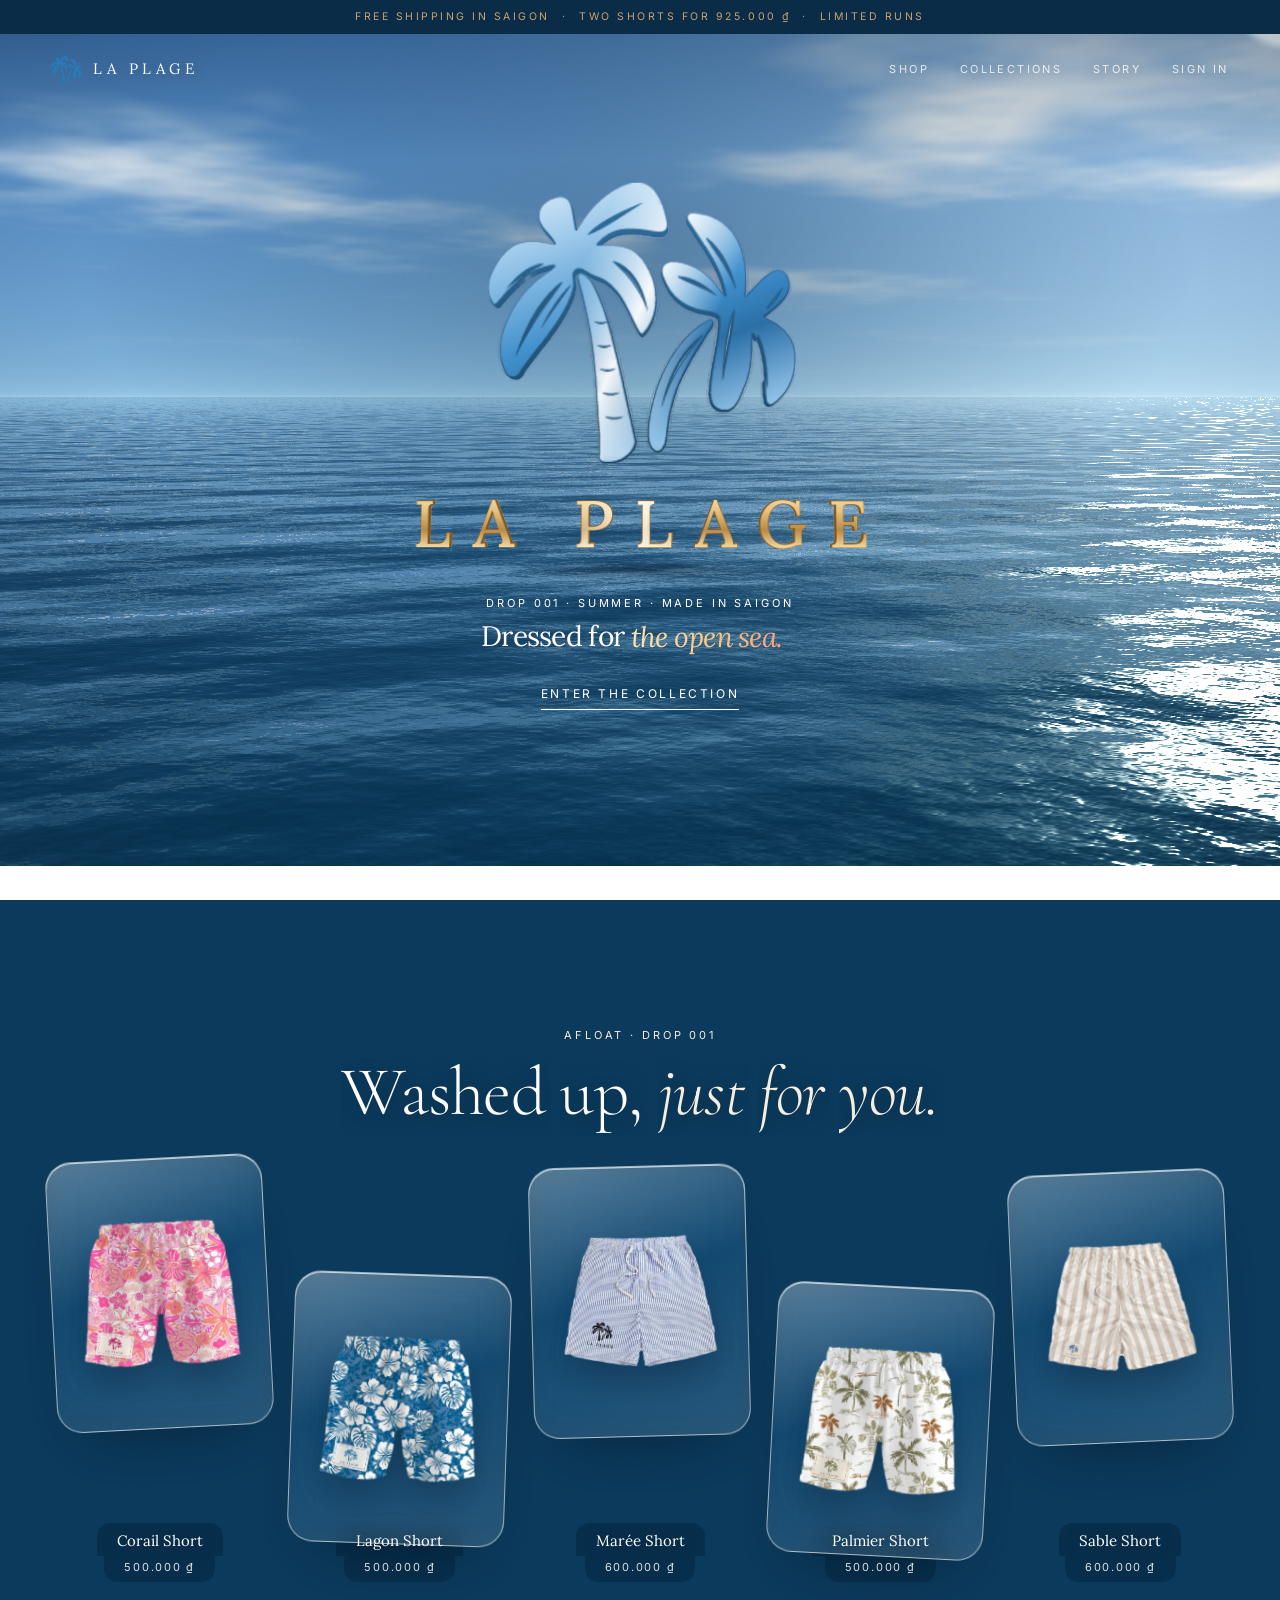
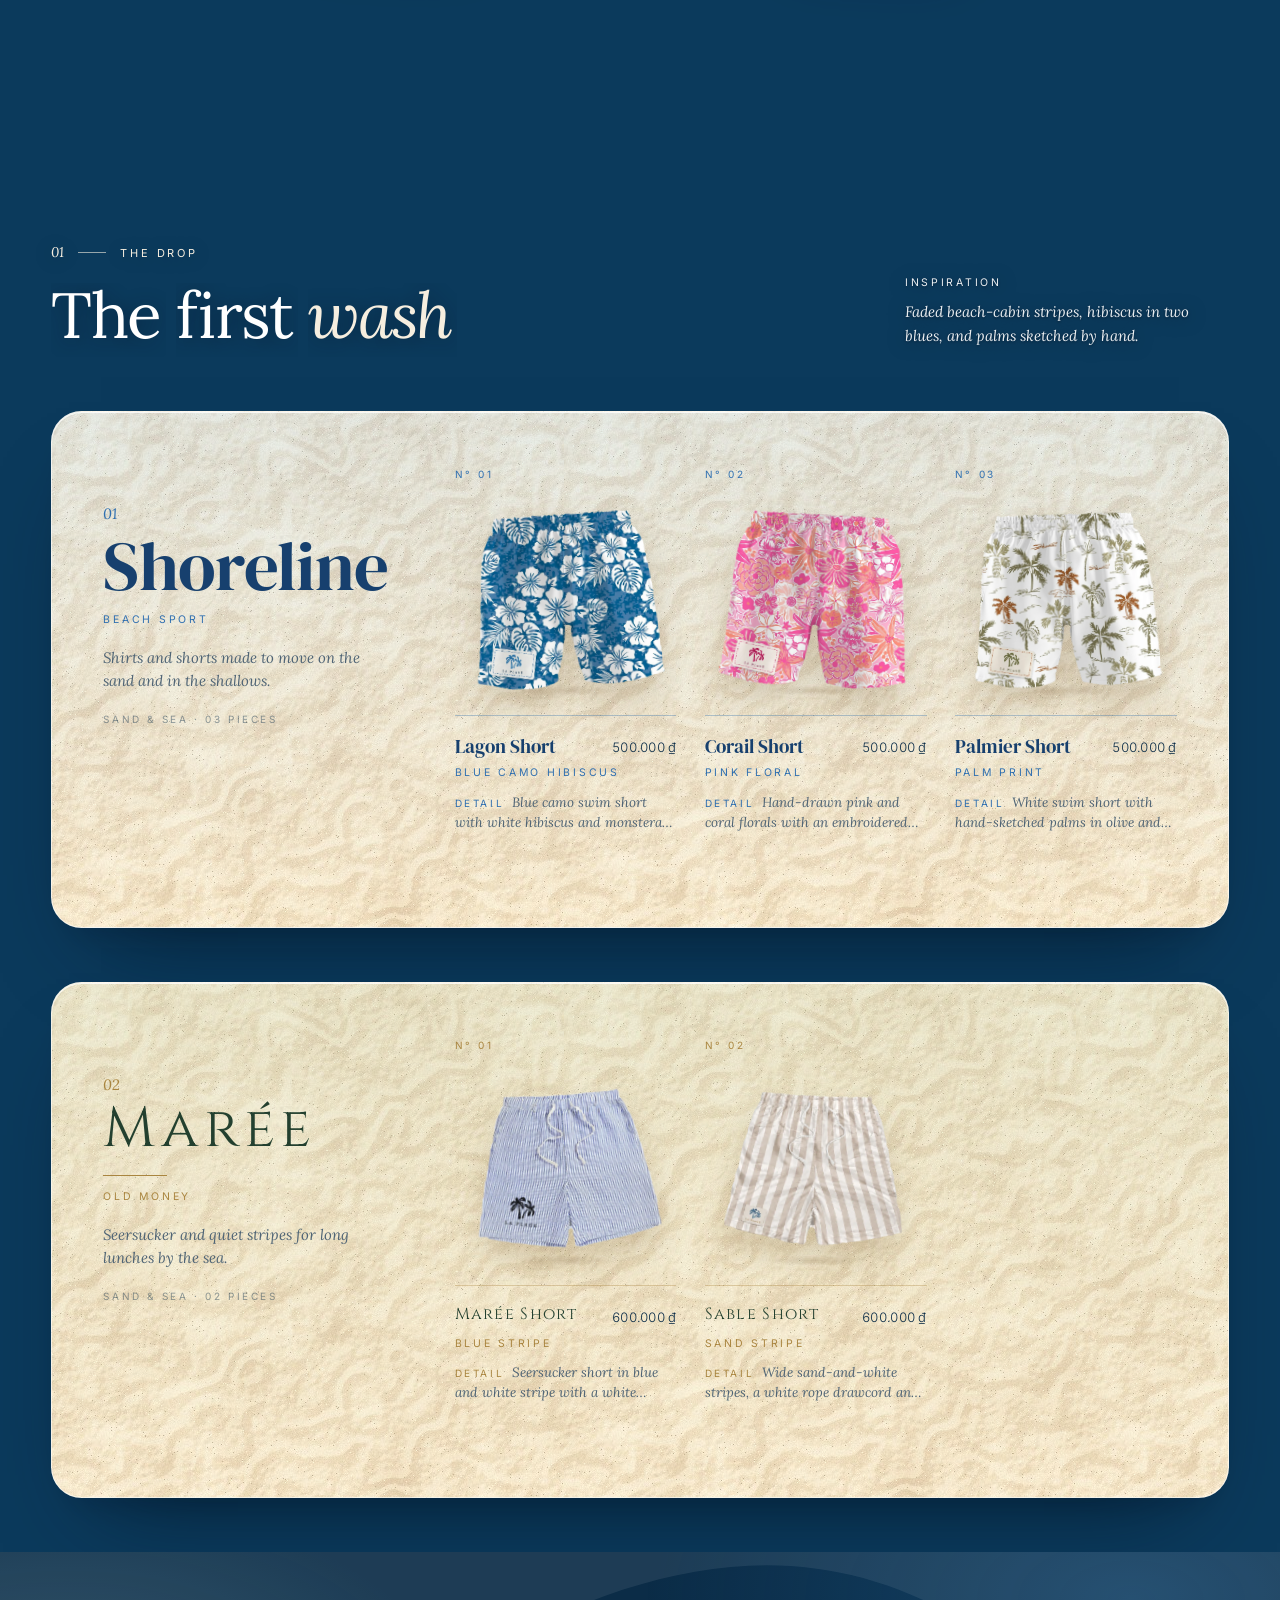
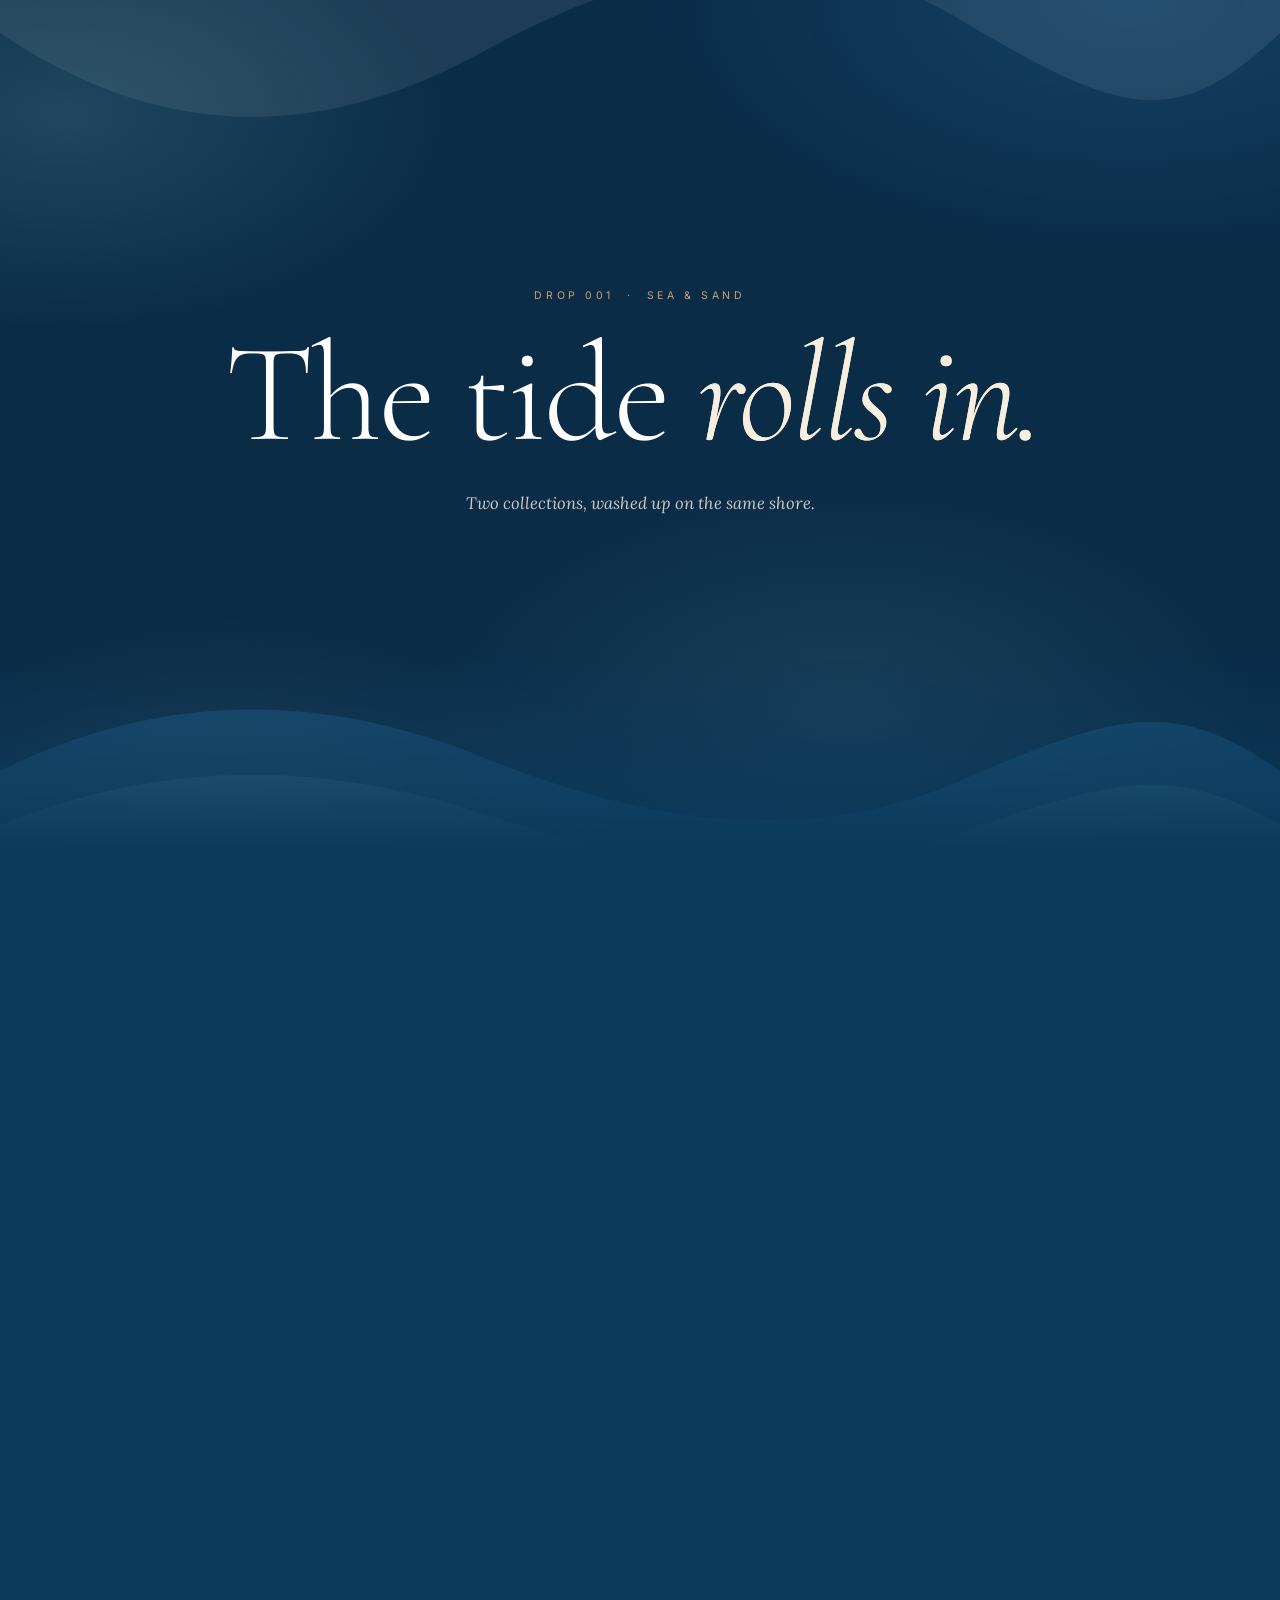
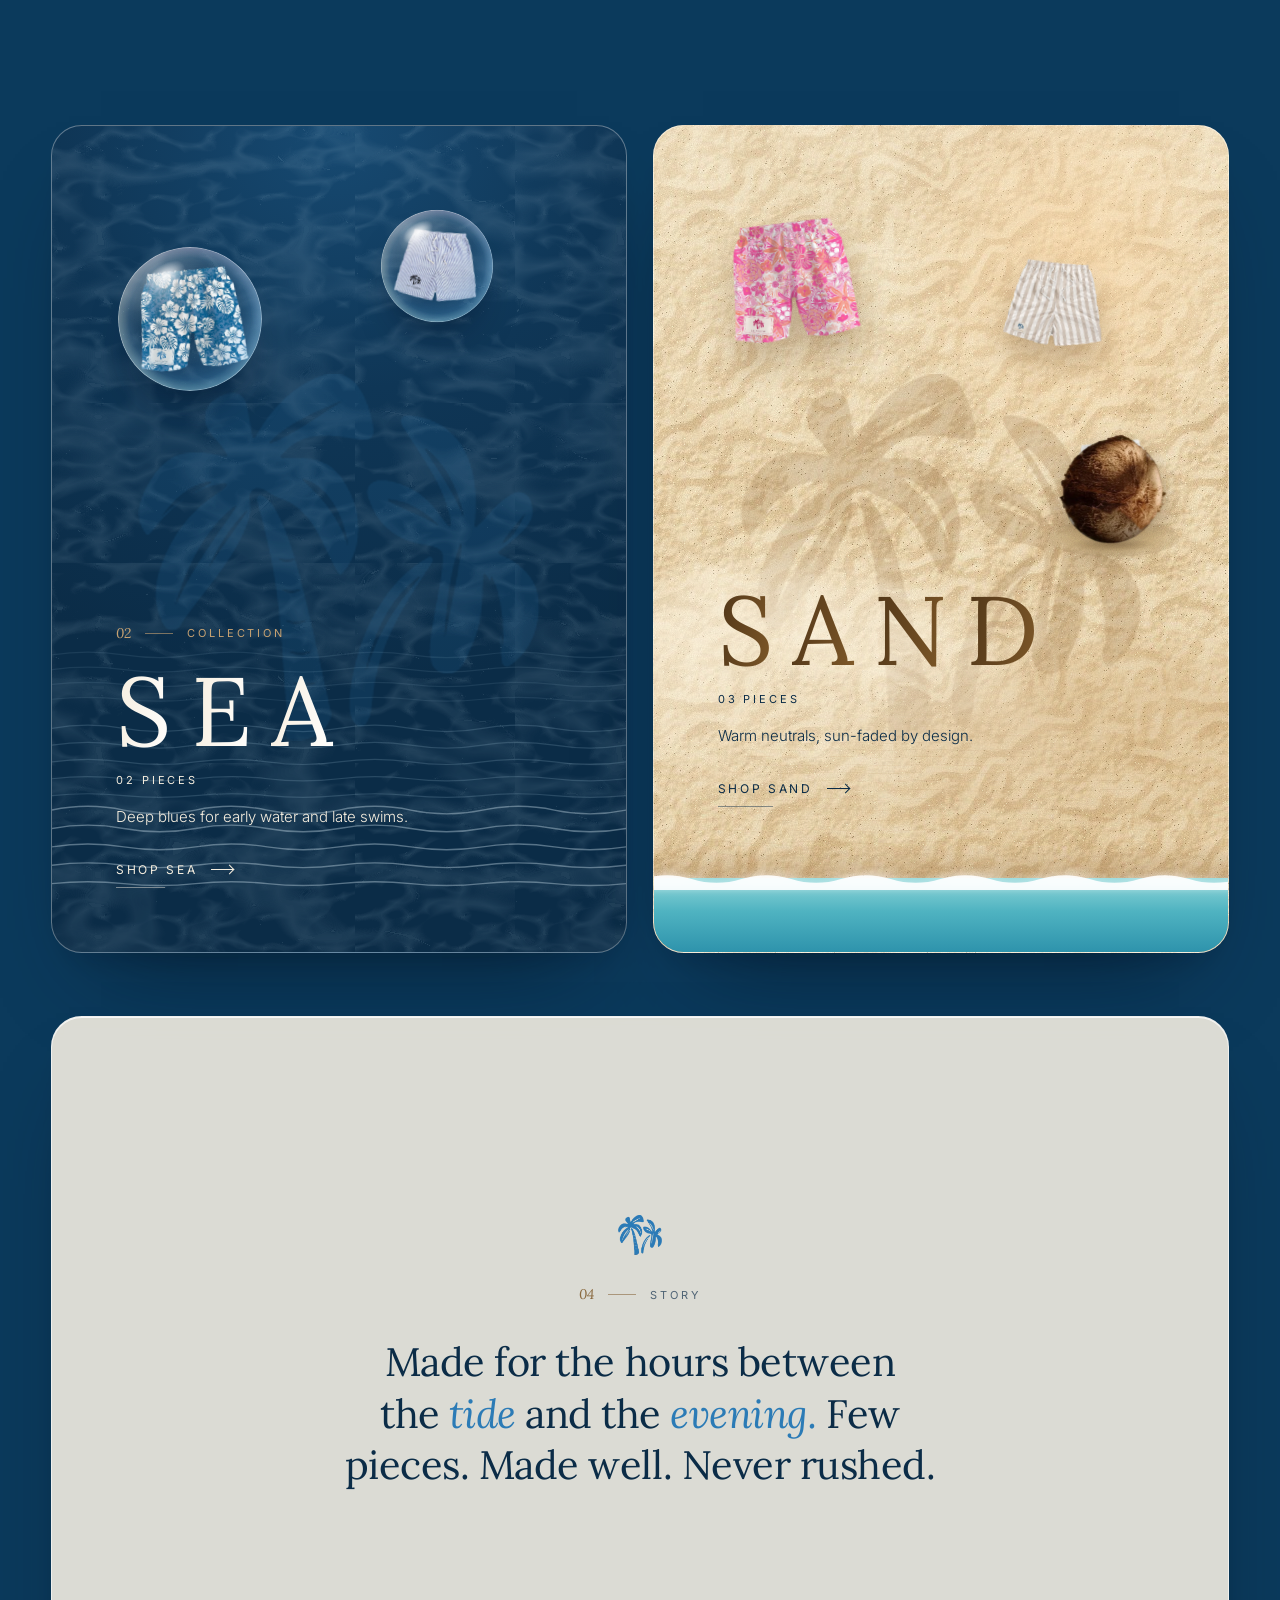
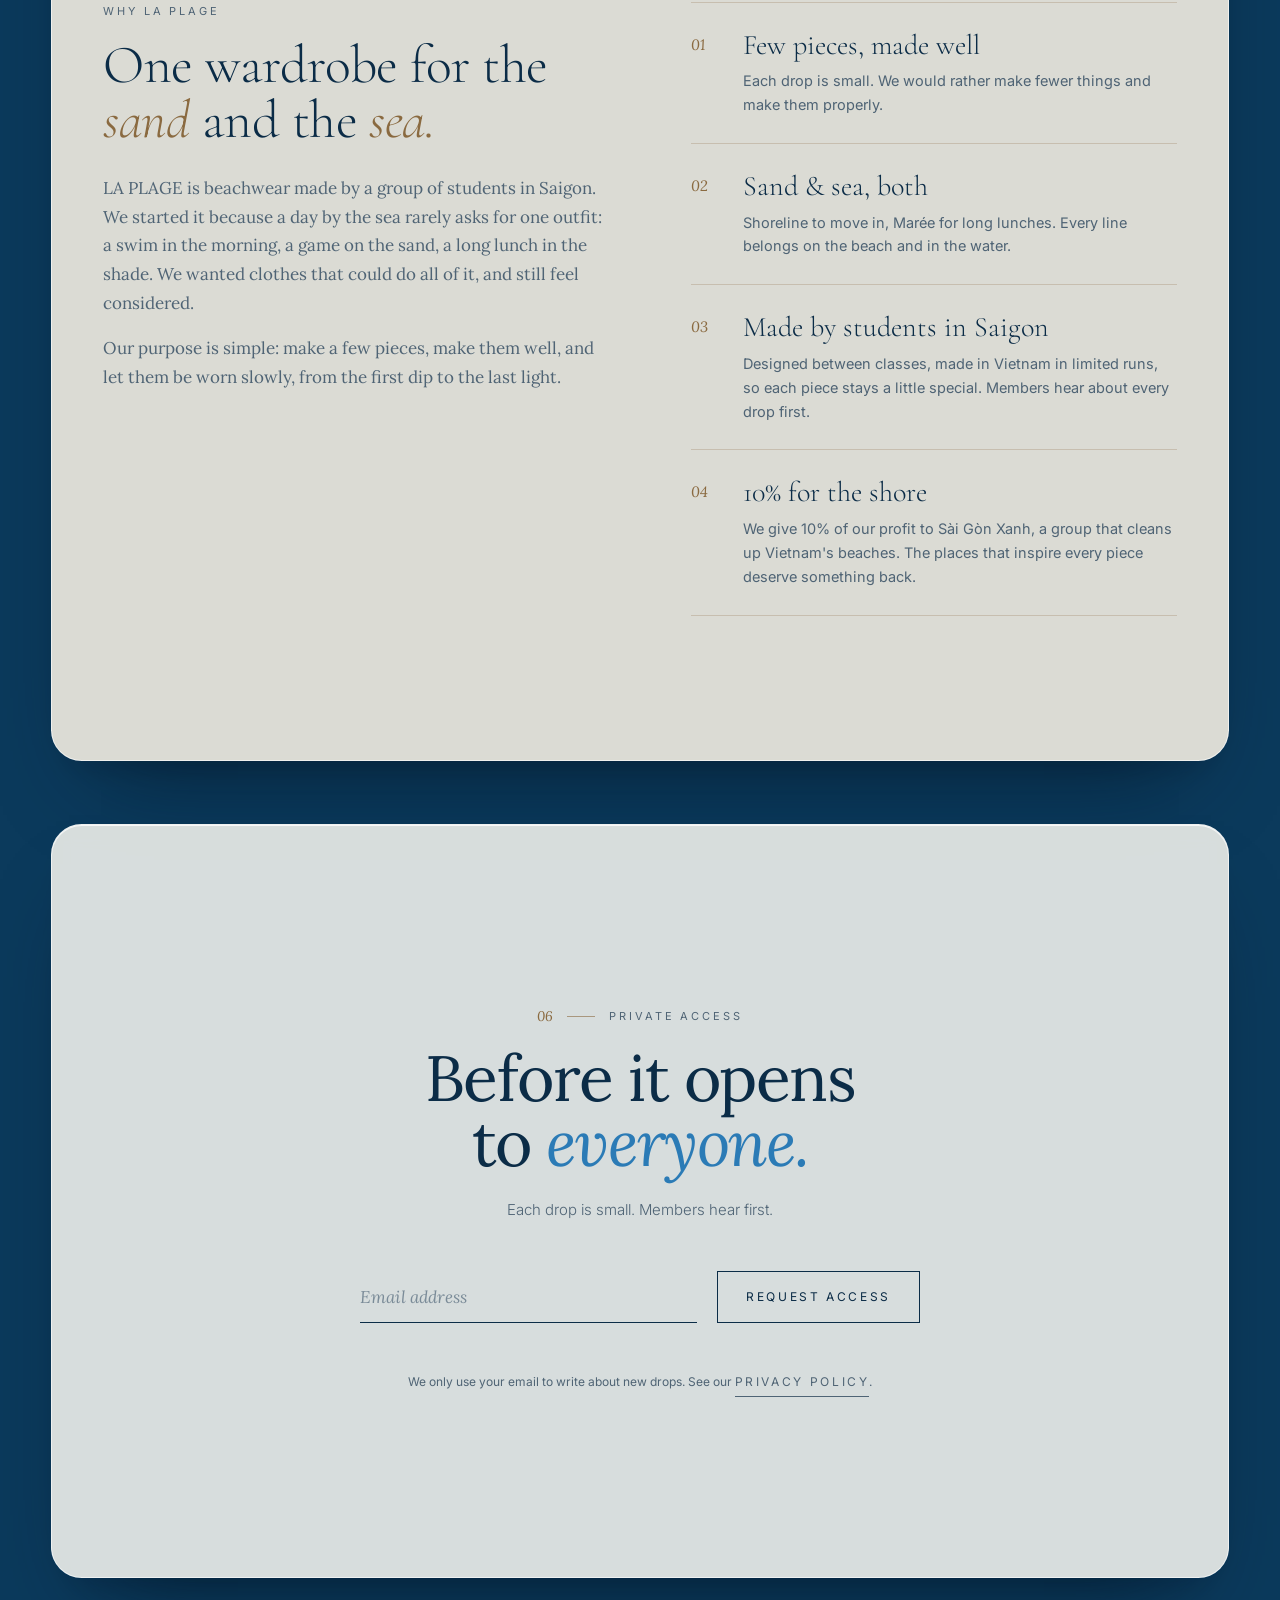
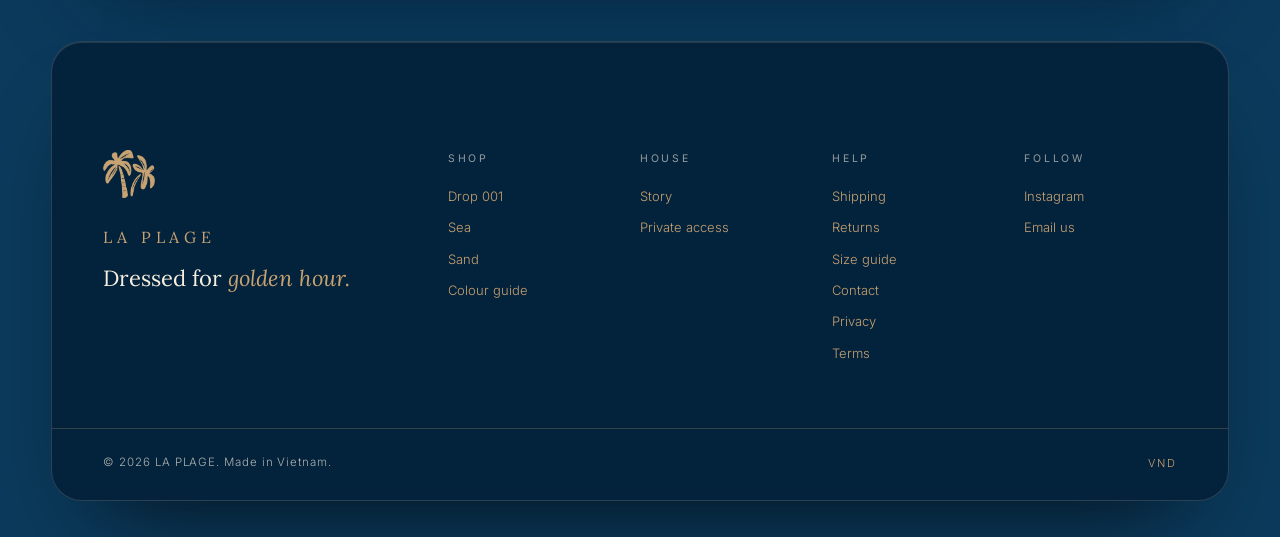
==== index.html @ 29849f06 "Colour guide for Maree and Sable; size guide in the product view - Maree and Sable in the colour gui" ====
<!doctype html>
<html lang="en" class="no-js">
<head>
  <meta charset="utf-8">
  <meta name="viewport" content="width=device-width, initial-scale=1">
  <title>LA PLAGE · Dressed for golden hour.</title>
  <meta name="description" content="LA PLAGE. Beachwear made by students in Saigon. Few pieces, made well. Drop 001 · Summer.">
  <meta name="theme-color" content="#FFFFFF">
  <meta property="og:type" content="website">
  <meta property="og:site_name" content="LA PLAGE">
  <meta property="og:title" content="LA PLAGE · Dressed for golden hour.">
  <meta property="og:description" content="Beachwear made by students in Saigon. Drop 001: shorts from 500.000 ₫, two for 925.000 ₫. Free shipping in Saigon.">
  <meta property="og:url" content="https://la-plage-eight.vercel.app/">
  <meta property="og:image" content="https://la-plage-eight.vercel.app/assets/brand/og.jpg">
  <meta property="og:image:width" content="1200">
  <meta property="og:image:height" content="630">
  <meta name="twitter:card" content="summary_large_image">
  <link rel="icon" href="assets/brand/mark.png">
  <link rel="preconnect" href="https://fonts.googleapis.com">
  <link rel="preconnect" href="https://fonts.gstatic.com" crossorigin>
  <link rel="stylesheet" href="https://fonts.googleapis.com/css2?family=Cinzel:wght@400;500&family=Cormorant+Garamond:ital,wght@0,300;1,300&family=DM+Serif+Display:ital@0;1&family=Playfair+Display:ital,wght@1,500&family=Inter:wght@300;400;500&family=Lora:ital,wght@0,400;0,500;1,400;1,500&display=swap">
  <link rel="stylesheet" href="styles.css?v=60">
  <link rel="stylesheet" href="portal/portal.css?v=47">
  <script>document.documentElement.classList.replace('no-js','js')</script>
</head>
<body>
  <!-- the live ocean sits behind the whole page; every section floats over it -->
  <canvas class="ocean-bg" data-ocean aria-hidden="true"></canvas>
  <a class="skip-link" href="#main">Skip to content</a>

  <!-- Welcome wave: the page opens under water and the wave washes back -->
  <div class="intro" aria-hidden="true" data-intro>
    <canvas class="intro__canvas"></canvas>
    <p class="intro__brand" data-intro-brand>
      <img src="assets/brand/mark.png" alt="" width="660" height="603">
      <span>LA PLAGE</span>
    </p>
  </div>

  <div class="announce" role="note">
    <p>Free shipping in Saigon <span aria-hidden="true">·</span> Two shorts for 925.000 ₫ <span aria-hidden="true">·</span> Limited runs</p>
  </div>

  <!-- Sticky navigation: logo + four scroll links, frosted glass once you scroll -->
  <header class="nav" data-nav>
    <div class="nav__inner">
      <a class="nav__logo" href="#top" aria-label="LA PLAGE, back to top">
        <img class="nav__mark" src="assets/brand/mark.png" alt="" width="660" height="603">
        <span class="nav__wordmark">LA PLAGE</span>
      </a>
      <nav class="nav__links" aria-label="Sections">
        <ul>
          <li><a href="#drop" data-spy="drop">Shop</a></li>
          <li><a href="#collections" data-spy="collections">Collections</a></li>
          <li><a href="#story" data-spy="story">Story</a></li>
          <li class="nav__account-item"><a href="account.html" data-account-link>Sign in</a></li>
        </ul>
      </nav>
      <a class="nav__account" href="account.html" data-account-link>Sign in</a>
    </div>
  </header>

  <main id="main">
    <!-- Hero: a live ocean, the LA PLAGE logo in 3D (drag to turn it) and the drop behind glass -->
    <section class="hero hero--ocean" id="top" aria-labelledby="hero-title" data-hero>
      <div class="hero__veil" aria-hidden="true"></div>
      <div class="hero__content wrap">
        <div class="logo3d" data-logo3d data-animate="fade" data-delay="150" role="img" aria-label="LA PLAGE logo. Drag to turn it around.">
          <div class="logo3d__stage" data-motion>
            <div class="logo3d__obj" data-logo3d-obj data-motion></div>
          </div>
          <span class="logo3d__shadow" aria-hidden="true" data-motion></span>
        </div>
        <p class="label hero__label" data-animate="fade-up" data-delay="400">Drop 001 · Summer · Made in Saigon</p>
        <h1 class="hero__title" id="hero-title">
          <span class="visually-hidden">Dressed for golden hour.</span>
          <span class="hero__lead" aria-hidden="true" data-animate="words" data-delay="500">Dressed for</span>
          <span class="slogan" aria-hidden="true" data-slogan data-animate="fade-up" data-delay="700"><em class="slogan__line is-on" data-motion>golden hour.</em></span>
        </h1>
        <a class="link link--underlined hero__cta" href="#drop" data-animate="fade-up" data-delay="900">Enter the collection</a>
      </div>
    </section>

    <!-- Afloat: featured pieces in glass, bobbing on the open water -->
    <section class="drift" aria-labelledby="drift-title" data-drift>
      <div class="drift__head wrap">
        <p class="label drift__label" data-animate="fade-up">Afloat · Drop 001</p>
        <h2 class="drift__title" id="drift-title" data-animate="words" data-delay="100">Washed up, <em>just for you.</em></h2>
      </div>
      <ul class="glass-row drift__row" data-glass-row aria-label="Featured pieces"></ul>
    </section>

    <!-- The first wash -->
    <section class="drop section" id="drop" aria-labelledby="drop-title">
      <div class="drop__head wrap">
        <div>
          <p class="label label--index" data-animate="fade-up"><span>01</span> The drop</p>
          <h2 class="display-2" id="drop-title" data-animate="words" data-delay="100">The first <em>wash</em></h2>
        </div>
        <p class="drop__note" data-animate="fade-up" data-delay="200"><span>Inspiration</span>Faded beach-cabin stripes, hibiscus in two blues, and palms sketched by hand.</p>
      </div>

      <div class="strip strip--gallery" data-strip data-layout="gallery">
        <div class="strip__viewport" data-strip-viewport>
          <!-- One sandy row for each line on show (Shoreline, Marée), rendered from data/products.json -->
          <div class="strip__track rows" id="strip-track" data-strip-track></div>
        </div>
      </div>
    </section>

    <!-- Interlude: a fast wave rushes up the screen and the tide rolls in -->
    <section class="tide" aria-labelledby="tide-title" data-tide>
      <div class="tide__stage">
      <div class="tide__sea" aria-hidden="true">
        <span class="tide__wave tide__wave--foam" data-motion></span>
        <span class="tide__wave tide__wave--aqua" data-motion></span>
        <span class="tide__wave tide__wave--sea" data-motion></span>
        <span class="tide__wave tide__wave--deep" data-motion></span>
      </div>
      <div class="tide__life" aria-hidden="true">
        <span class="tide__caustics" data-motion></span>
        <span class="tide__swell tide__swell--1" data-motion></span>
        <span class="tide__swell tide__swell--2" data-motion></span>
        <span class="tide__swell tide__swell--3" data-motion></span>
      </div>
      <div class="tide__words wrap">
        <p class="tide__kicker" data-motion>Drop 001 &nbsp;·&nbsp; Sea &amp; Sand</p>
        <h2 class="tide__phrase" id="tide-title" data-motion><span class="tide__line" data-motion>The tide</span> <em class="tide__line" data-motion>rolls in.</em></h2>
        <p class="tide__sub" data-motion>Two collections, washed up on the same shore.</p>
      </div>
      </div>
    </section>

    <!-- Sea / Sand -->
    <section class="panels section" id="collections" aria-label="Collections">
      <div class="panel panel--sea" data-collection="sea" data-motion>
        <div class="panel__fade" aria-hidden="true"></div>
        <a class="panel__link" href="#drop" data-collection-link="sea">Shop Sea</a>
        <div class="panel__light" aria-hidden="true" data-motion></div>
        <div class="panel__palm palm" aria-hidden="true" data-animate="fade" data-delay="200"></div>
        <div class="panel__fan" aria-hidden="true" data-fan="sea"></div>
        <div class="panel__caption" data-motion>
          <p class="label label--index" data-animate="fade-up" data-delay="0"><span>02</span> Collection</p>
          <h2 class="panel__title" data-animate="words" data-delay="120"><em>Sea</em></h2>
          <p class="panel__count" data-count="sea" data-animate="fade-up" data-delay="240"></p>
          <p class="panel__text" data-animate="fade-up" data-delay="320">Deep blues for early water and late swims.</p>
          <span class="panel__cta" data-animate="fade-up" data-delay="440" data-motion>Shop Sea<span class="panel__arrow" aria-hidden="true" data-motion></span></span>
        </div>
      </div>
      <div class="panel panel--sand" data-collection="sand" data-motion>
        <div class="panel__fade" aria-hidden="true"></div>
        <a class="panel__link" href="#drop" data-collection-link="sand">Shop Sand</a>
        <div class="panel__light" aria-hidden="true" data-motion></div>
        <div class="panel__palm palm" aria-hidden="true" data-animate="fade" data-delay="320"></div>
        <div class="panel__fan" aria-hidden="true" data-fan="sand"></div>
        <div class="panel__caption" data-motion>
          <p class="label label--index" data-animate="fade-up" data-delay="120"><span>03</span> Collection</p>
          <h2 class="panel__title" data-animate="words" data-delay="240"><em>Sand</em></h2>
          <p class="panel__count" data-count="sand" data-animate="fade-up" data-delay="360"></p>
          <p class="panel__text" data-animate="fade-up" data-delay="440">Warm neutrals, sun-faded by design.</p>
          <span class="panel__cta" data-animate="fade-up" data-delay="560" data-motion>Shop Sand<span class="panel__arrow" aria-hidden="true" data-motion></span></span>
        </div>
      </div>
    </section>

    <!-- Story -->
    <section class="story section float-card" data-motion id="story" aria-labelledby="story-title">
      <div class="story__inner wrap">
        <img class="story__mark" src="assets/brand/mark.png" alt="" width="44" height="40" data-animate="fade-up">
        <p class="label label--index label--center" data-animate="fade-up" data-delay="80"><span>04</span> Story</p>
        <h2 class="visually-hidden" id="story-title">Our story</h2>
        <p class="story__text" data-animate="words" data-delay="160">Made for the hours between the <em>tide</em> and the <em>evening.</em> Few pieces. Made well. Never rushed.</p>
      </div>
      <!-- Why we made LA PLAGE, and what it is for -->
      <div class="why wrap">
        <div class="why__intro">
          <p class="label" data-animate="fade-up">Why LA PLAGE</p>
          <h3 class="why__title" data-animate="words" data-delay="100">One wardrobe for the <em>sand</em> and the <em>sea.</em></h3>
          <p class="why__lead" data-animate="fade-up" data-delay="200">LA PLAGE is beachwear made by a group of students in Saigon. We started it because a day by the sea rarely asks for one outfit: a swim in the morning, a game on the sand, a long lunch in the shade. We wanted clothes that could do all of it, and still feel considered.</p>
          <p class="why__lead" data-animate="fade-up" data-delay="280">Our purpose is simple: make a few pieces, make them well, and let them be worn slowly, from the first dip to the last light.</p>
        </div>
        <ol class="why__points" data-stagger="fade-up" data-stagger-step="120">
          <li class="why__point">
            <span class="why__num">01</span>
            <h4 class="why__name">Few pieces, made well</h4>
            <p class="why__text">Each drop is small. We would rather make fewer things and make them properly.</p>
          </li>
          <li class="why__point">
            <span class="why__num">02</span>
            <h4 class="why__name">Sand &amp; sea, both</h4>
            <p class="why__text">Shoreline to move in, Marée for long lunches. Every line belongs on the beach and in the water.</p>
          </li>
          <li class="why__point">
            <span class="why__num">03</span>
            <h4 class="why__name">Made by students in Saigon</h4>
            <p class="why__text">Designed between classes, made in Vietnam in limited runs, so each piece stays a little special. Members hear about every drop first.</p>
          </li>
          <li class="why__point">
            <span class="why__num">04</span>
            <h4 class="why__name">10% for the shore</h4>
            <p class="why__text">We give 10% of our profit to Sài Gòn Xanh, a group that cleans up Vietnam's beaches. The places that inspire every piece deserve something back.</p>
          </li>
        </ol>
      </div>
    </section>

    <!-- Lookbook: hidden until the real photos from the shoot are in (remove "hidden" and add them to the nav and footer) -->
    <section class="lookbook section float-card" data-motion id="lookbook" aria-labelledby="lookbook-title" hidden>
      <div class="lookbook__head wrap">
        <p class="label label--index" data-animate="fade-up"><span>05</span> Lookbook</p>
        <h2 class="display-2" id="lookbook-title" data-animate="words" data-delay="100">Golden hour, <em>Mũi Né</em></h2>
      </div>
      <div class="lookbook__grid wrap">
        <figure class="look" data-animate="fade-up">
          <div class="look__frame" data-animate="clip"><img data-parallax="0.08" src="assets/img/lookbook/look-01.svg" alt="Placeholder: a wide, empty beach in soft morning light" width="900" height="1400" loading="lazy" decoding="async"></div>
          <figcaption><span>Look 01</span> Lagon Short, Blue Camo Hibiscus</figcaption>
        </figure>
        <figure class="look look--low" data-animate="fade-up" data-delay="140">
          <div class="look__frame" data-animate="clip" data-delay="140"><img data-parallax="0.14" src="assets/img/lookbook/look-02.svg" alt="Placeholder: low sun over the water at golden hour" width="900" height="1400" loading="lazy" decoding="async"></div>
          <figcaption><span>Look 02</span> Corail Short, Pink Floral</figcaption>
        </figure>
        <figure class="look" data-animate="fade-up" data-delay="280">
          <div class="look__frame" data-animate="clip" data-delay="280"><img data-parallax="0.06" src="assets/img/lookbook/look-03.svg" alt="Placeholder: pale sand and calm sea under a clear sky" width="900" height="1400" loading="lazy" decoding="async"></div>
          <figcaption><span>Look 03</span> Palmier Short, Palm Print</figcaption>
        </figure>
      </div>
    </section>

    <!-- Private access -->
    <section class="access section float-card" data-motion id="access" aria-labelledby="access-title">
      <div class="access__inner wrap">
        <p class="label label--index label--center" data-animate="fade-up"><span>06</span> Private access</p>
        <h2 class="display-2" id="access-title" data-animate="words" data-delay="100">Before it opens to <em>everyone.</em></h2>
        <p class="access__text" data-animate="fade-up" data-delay="300">Each drop is small. Members hear first.</p>
        <form class="access__form" novalidate data-access-form data-animate="fade-up" data-delay="420">
          <label class="visually-hidden" for="access-email">Email address</label>
          <input class="access__input" id="access-email" name="email" type="email" autocomplete="email" placeholder="Email address" required aria-describedby="access-status">
          <button class="btn-outline" type="submit">Request access</button>
        </form>
        <p class="access__status" id="access-status" role="status" aria-live="polite"></p>
        <p class="access__legal">We only use your email to write about new drops. See our <a class="link link--underlined" href="privacy.html">privacy policy</a>.</p>
      </div>
    </section>
  </main>

  <!-- Footer -->
  <footer class="footer float-card float-card--dark" data-motion>
    <div class="footer__inner wrap" data-stagger="fade-up" data-stagger-step="90">
      <div class="footer__brand">
        <div class="footer__mark palm" aria-hidden="true"></div>
        <p class="footer__wordmark">LA PLAGE</p>
        <p class="footer__tag">Dressed for <em>golden hour.</em></p>
      </div>
      <nav class="footer__col" aria-label="Shop">
        <h3>Shop</h3>
        <ul>
          <li><a class="link" href="#drop">Drop 001</a></li>
          <li><a class="link" href="#collections">Sea</a></li>
          <li><a class="link" href="#collections">Sand</a></li>
          <li><a class="link" href="colour-guide.html">Colour guide</a></li>
        </ul>
      </nav>
      <nav class="footer__col" aria-label="House">
        <h3>House</h3>
        <ul>
          <li><a class="link" href="#story">Story</a></li>
          <li><a class="link" href="#access">Private access</a></li>
        </ul>
      </nav>
      <nav class="footer__col" aria-label="Help">
        <h3>Help</h3>
        <ul>
          <li><a class="link" href="help.html#shipping">Shipping</a></li>
          <li><a class="link" href="help.html#returns">Returns</a></li>
          <li><a class="link" href="help.html#sizes">Size guide</a></li>
          <li><a class="link" href="help.html#contact">Contact</a></li>
          <li><a class="link" href="privacy.html">Privacy</a></li>
          <li><a class="link" href="terms.html">Terms</a></li>
        </ul>
      </nav>
      <div class="footer__col">
        <h3>Follow</h3>
        <ul>
          <li><a class="link" href="https://www.instagram.com/laplage.vn/" target="_blank" rel="noopener">Instagram</a></li>
          <li><a class="link" href="mailto:laplage.vn@gmail.com">Email us</a></li>
        </ul>
      </div>
    </div>
    <div class="footer__base wrap">
      <p>&copy; <span data-year>2026</span> LA PLAGE. Made in Vietnam.</p>
      <div class="footer__locale">
        <span class="footer__currency">VND</span>
      </div>
    </div>
  </footer>

  <!-- Product spotlight: one piece at a time, floating, with details and sizes -->
  <div class="spotlight" role="dialog" aria-modal="true" aria-labelledby="spot-title" hidden data-spotlight data-motion>
    <button class="spotlight__close ui-btn link" type="button" data-spot-close>Close</button>
    <div class="spotlight__info" data-motion>
      <p class="label">Drop 001 · <span data-spot-index>01 / 05</span></p>
      <h2 class="spotlight__title" id="spot-title" data-spot-title></h2>
      <p class="spotlight__desc" data-spot-desc></p>
      <dl class="spotlight__facts">
        <div><dt>Colour</dt><dd data-spot-color></dd></div>
        <div><dt>Price</dt><dd data-spot-price></dd></div>
      </dl>
      <p class="spotlight__offer" data-spot-offer hidden></p>
    </div>
    <figure class="spotlight__stage" data-spot-stage data-motion>
      <div class="spotlight__shadow" data-motion aria-hidden="true"></div>
      <div class="spotlight__float" data-motion>
        <img class="spotlight__img" data-spot-img data-motion src="" alt="" width="1200" height="1500" decoding="async">
      </div>
      <p class="spotlight__hint" aria-hidden="true"><span></span>Drag to tilt</p>
      <div class="spotlight__guide" data-spot-guide hidden></div>
    </figure>
    <div class="spotlight__buy" data-motion>
      <div class="spotlight__colors" data-spot-colors hidden>
        <p class="label">Colour</p>
        <div class="spotlight__swatches" role="radiogroup" aria-label="Colour" data-spot-swatches></div>
      </div>
      <p class="label">Size</p>
      <div class="spotlight__sizes" role="radiogroup" aria-label="Size" data-spot-sizes></div>
      <div class="spotlight__views" data-spot-views></div>
      <button type="button" class="spotlight__guide-btn" aria-pressed="false" data-spot-guide-btn hidden>Pattern &amp; colours</button>
      <button type="button" class="spotlight__guide-btn" aria-pressed="false" data-spot-size-btn hidden>Size guide</button>
      <a class="btn-outline spotlight__cta" href="#access" data-spot-access>Pre-order</a>
    </div>
    <button class="spotlight__nav spotlight__nav--prev" type="button" aria-label="Previous product" data-spot-prev>
      <svg viewBox="0 0 40 12" aria-hidden="true"><path d="M40 6H1M6 1L1 6l5 5" fill="none" stroke="currentColor" stroke-width="1"/></svg>
    </button>
    <button class="spotlight__nav spotlight__nav--next" type="button" aria-label="Next product" data-spot-next>
      <svg viewBox="0 0 40 12" aria-hidden="true"><path d="M0 6h39M34 1l5 5-5 5" fill="none" stroke="currentColor" stroke-width="1"/></svg>
    </button>
  </div>

  <script src="intro.js?v=46" defer></script>
  <script src="ocean.js?v=46" defer></script>
  <script src="piece3d.js?v=51" defer></script>
  <script src="main.js?v=58" defer></script>
  <script src="firebase-config.js?v=47"></script>
  <script type="module" src="portal/site.js?v=47"></script>
</body>
</html>
---- styles.css ----
/* ==========================================================================
   LA PLAGE · beach luxury design system
   Tokens first, then base, components, sections, and the scroll animation system.
   ========================================================================== */

:root {
  /* ---- Colour ---- */
  --white: #FFFFFF;
  --foam: #FBF8F2;          /* warm off-white for quiet surfaces */
  --sand-light: #F6EEDF;
  --sand: #C7A272;
  --sand-ink: #8A6A40;      /* sand darkened for small text on white (AA) */
  --sea: #2B7BB6;
  --sea-deep: #0B2C47;
  --ink: #0B2C47;           /* text colour: deep sea, never black */
  --ink-soft: #4F6475;      /* muted deep sea for secondary text (AA on white) */
  --line: rgba(11, 44, 71, .12);
  --glass: rgba(255, 255, 255, .58);
  --glass-strong: rgba(255, 255, 255, .78);

  /* ---- Type families ---- */
  --serif: "Lora", Georgia, "Times New Roman", serif;
  --display: "Cormorant Garamond", "Lora", Georgia, serif;   /* big, light, high-contrast statements */
  --sans: "Inter", system-ui, -apple-system, "Segoe UI", Helvetica, Arial, sans-serif;

  /* ---- Type scale (fluid) ---- */
  --fs-mega: clamp(52px, 8.6vw, 148px);    /* panel titles */
  --fs-display: clamp(34px, 4.6vw, 76px);  /* hero slogan */
  --fs-h2: clamp(34px, 5vw, 80px);         /* section headlines */
  --fs-lead: clamp(24px, 3.1vw, 44px);     /* story */
  --fs-h3: 19px;                           /* product names */
  --fs-body: 15px;
  --fs-small: 13px;
  --fs-label: 11px;

  /* ---- Tracking & leading ---- */
  --track-display: -.025em;
  --track-label: .26em;
  --track-wordmark: .3em;
  --lh-display: 1.02;
  --lh-body: 1.65;

  /* ---- Space ---- */
  --gutter: clamp(16px, 4vw, 56px);
  --section-y: clamp(110px, 18vh, 210px);
  --bar-h: 34px;
  --nav-h: 72px;

  /* ---- Motion ---- */
  --ease-out: cubic-bezier(.16, 1, .3, 1);
  --ease-expo: cubic-bezier(.76, 0, .24, 1);
  --ease-soft: cubic-bezier(.22, .61, .36, 1);
  --dur-ui: 240ms;
  --dur-reveal: 1100ms;
  --dur-words: 1000ms;
  --dur-clip: 1400ms;

  /* Brand mark (interim: derived from the provided PNG; swap for the palm-only SVG layer) */
  --mark-url: url("assets/brand/mark.png");

}

/* ==========================================================================
   Base
   ========================================================================== */
*, *::before, *::after { box-sizing: border-box; }
html { -webkit-text-size-adjust: 100%; scroll-behavior: smooth; }
html.has-smooth { scroll-behavior: auto; }   /* main.js glides the page itself */
body {
  margin: 0;
  background: var(--white);
  color: var(--ink);
  font-family: var(--sans);
  font-size: var(--fs-body);
  font-weight: 400;
  line-height: var(--lh-body);
  -webkit-font-smoothing: antialiased;
  text-rendering: optimizeLegibility;
  font-kerning: normal;
  overflow-x: hidden;
}
img, video { display: block; max-width: 100%; height: auto; }
a { color: inherit; text-decoration: none; }
ul { list-style: none; margin: 0; padding: 0; }
h1, h2, h3, p, figure { margin: 0; }
button { font: inherit; color: inherit; }
em { font-style: italic; }
::selection { background: var(--sand-light); color: var(--sea-deep); }

.wrap { padding-inline: var(--gutter); }
.section[id], .hero[id] { scroll-margin-top: calc(var(--nav-h) - 1px); }

.visually-hidden {
  position: absolute !important; width: 1px; height: 1px; overflow: hidden;
  clip: rect(0 0 0 0); clip-path: inset(50%); white-space: nowrap;
}
.skip-link {
  position: fixed; top: 8px; left: 8px; z-index: 100;
  padding: 10px 14px; background: var(--sea-deep); color: var(--white);
  font-size: 12px; letter-spacing: .12em; text-transform: uppercase;
  transform: translateY(-160%); transition: transform .3s var(--ease-out);
}
.skip-link:focus { transform: none; }

:focus-visible { outline: 1px solid currentColor; outline-offset: 4px; }

/* ==========================================================================
   Typography
   Lora carries the voice: roman for the statement, italic for the feeling.
   Inter stays small, light and widely tracked for labels and UI.
   ========================================================================== */
.display-2 {
  font-family: var(--serif); font-weight: 400;
  font-size: var(--fs-h2); line-height: var(--lh-display);
  letter-spacing: var(--track-display);
  margin-top: 18px;
  text-wrap: balance;
}
.display-2 em, .hero__title em, .story__text em, .panel__title em, .footer__tag em {
  font-style: italic; font-weight: 400;
  color: var(--sea);
}
.label {
  font-family: var(--sans);
  font-size: var(--fs-label); font-weight: 400;
  letter-spacing: var(--track-label);
  text-transform: uppercase;
  color: var(--ink-soft);
}
/* Numbered section labels: "01 ── The drop" */
.label--index { display: inline-flex; align-items: center; gap: 14px; }
.label--index span {
  font-family: var(--serif); font-style: italic; font-size: 14px;
  letter-spacing: 0; text-transform: none; color: var(--sand-ink);
  display: inline-flex; align-items: center; gap: 14px;
}
.label--index span::after { content: ""; width: 28px; height: 1px; background: currentColor; opacity: .6; }
.label--center { justify-content: center; }

/* ==========================================================================
   Links & buttons
   ========================================================================== */
.ui-btn {
  background: none; border: 0; padding: 0; cursor: pointer;
  font-family: var(--sans); font-size: 12px; font-weight: 400;
  letter-spacing: .18em; text-transform: uppercase;
}

/* Thin underline that draws in on hover */
.link { position: relative; display: inline-block; }
.link::after {
  content: ""; position: absolute; left: 0; right: 0; bottom: -3px; height: 1px;
  background: currentColor;
  transform: scaleX(0); transform-origin: right center;
  transition: transform .7s var(--ease-out);
}
.link:hover::after, .link:focus-visible::after,
a:hover > .link::after, a:focus-visible > .link::after { transform: scaleX(1); transform-origin: left center; }

/* Always underlined; on hover the line retracts and redraws */
.link--underlined {
  font-family: var(--sans); font-size: 12px; font-weight: 400;
  letter-spacing: .22em; text-transform: uppercase; padding-bottom: 6px;
}
.link--underlined::after { transform: scaleX(1); transform-origin: left center; bottom: 0; }
.link--underlined:hover::after, .link--underlined:focus-visible::after,
a:hover > .link--underlined::after, a:focus-visible > .link--underlined::after {
  animation: redraw 1s var(--ease-out);
}
@keyframes redraw {
  0%   { transform: scaleX(1); transform-origin: right center; }
  45%  { transform: scaleX(0); transform-origin: right center; }
  46%  { transform: scaleX(0); transform-origin: left center; }
  100% { transform: scaleX(1); transform-origin: left center; }
}

.btn-outline {
  appearance: none; background: transparent; cursor: pointer; color: var(--sea-deep);
  border: 1px solid var(--sea-deep); border-radius: 0;
  padding: 15px 28px;
  font-family: var(--sans); font-size: 12px; font-weight: 400;
  letter-spacing: .22em; text-transform: uppercase;
  transition: background-color .5s var(--ease-soft), color .5s var(--ease-soft);
}
.btn-outline:hover { background: var(--sea-deep); color: var(--white); }

/* Palm mark, tinted with currentColor via mask */
.palm {
  background-color: currentColor;
  -webkit-mask: var(--mark-url) center / contain no-repeat;
          mask: var(--mark-url) center / contain no-repeat;
  aspect-ratio: 660 / 603;
}

/* ==========================================================================
   Scroll animation system
   Add data-animate="fade-up | fade | words | clip | line" to any element,
   optional data-delay="ms". Add data-stagger="fade-up" to a parent to reveal
   its children one after another (data-stagger-step="ms").
   Elements reveal once, when they enter the viewport.
   ========================================================================== */
.js [data-animate] { --delay: 0ms; }

.js [data-animate="fade-up"] {
  opacity: 0; transform: translate3d(0, 36px, 0);
  transition: opacity var(--dur-reveal) var(--ease-out), transform var(--dur-reveal) var(--ease-out);
  transition-delay: var(--delay);
}
.js [data-animate="fade"] {
  opacity: 0;
  transition: opacity 1400ms var(--ease-soft);
  transition-delay: var(--delay);
}
.js [data-animate="fade-up"].is-visible,
.js [data-animate="fade"].is-visible { opacity: 1; transform: none; }

/* Words rise one by one from behind a mask (hidden until split, so there is no flash) */
.js [data-animate="words"]:not([data-anim-prepared]) { opacity: 0; }
.js [data-animate="words"] .w {
  display: inline-block; overflow: hidden; vertical-align: top;
  padding: 0 .08em .14em 0; margin: 0 -.08em -.14em 0;   /* room for italic overhang and descenders */
}
.js [data-animate="words"] .w__i {
  display: inline-block;
  transform: translate3d(0, 110%, 0) rotate(4deg); transform-origin: left bottom;
  opacity: 0;
  transition:
    transform var(--dur-words) var(--ease-out),
    opacity calc(var(--dur-words) * .6) var(--ease-soft);
  transition-delay: calc(var(--delay) + var(--wi, 0) * 70ms);
}
.js [data-animate="words"].is-visible .w__i { transform: none; opacity: 1; }

/* Images: a curtain lifts while the photo settles */
.js [data-animate="clip"] {
  clip-path: inset(100% 0 0 0);
  transition: clip-path var(--dur-clip) var(--ease-expo);
  transition-delay: var(--delay);
}
.js [data-animate="clip"] img { scale: 1.14; transition: scale calc(var(--dur-clip) + 400ms) var(--ease-out); transition-delay: var(--delay); }
.js [data-animate="clip"].is-visible { clip-path: inset(0 0 0 0); }
.js [data-animate="clip"].is-visible img { scale: 1; }

/* Hairlines draw from the left */
.js [data-animate="line"] {
  transform: scaleX(0); transform-origin: left center;
  transition: transform 1600ms var(--ease-expo);
  transition-delay: var(--delay);
}
.js [data-animate="line"].is-visible { transform: none; }

/* ==========================================================================
   Welcome wave (canvas drawn by intro.js)
   Covers the page from first paint so nothing flashes, then washes away.
   ========================================================================== */
.intro { display: none; }
.js .intro {
  display: block;
  position: fixed; inset: 0; z-index: 200;
  background: linear-gradient(180deg, #34B4B8 0%, #2AA9B2 35%, #1A97A6 70%, #148AA0 100%);   /* matches the first frame of the canvas */
  pointer-events: none;
  transition: opacity 350ms var(--ease-soft);
  animation: intro-failsafe 1ms linear 10s forwards;   /* never trap the page */
}
.js .intro.is-drawing { background: transparent; }
.js .intro.is-leaving { opacity: 0; }
@keyframes intro-failsafe { to { opacity: 0; visibility: hidden; } }
.intro__canvas { position: absolute; inset: 0; width: 100%; height: 100%; display: block; will-change: opacity; }
.intro__brand {
  position: absolute; left: 50%; top: 50%; transform: translate(-50%, -50%);
  display: flex; flex-direction: column; align-items: center; gap: 18px;
  will-change: opacity, transform;
  animation: brand-in 900ms cubic-bezier(.16, 1, .3, 1) both;
  color: var(--white);
  font-family: var(--serif); font-size: clamp(18px, 2vw, 26px); letter-spacing: var(--track-wordmark);
  margin-right: -.3em;
  text-shadow: 0 1px 18px rgba(10, 78, 106, .45);
}
.intro__brand img { width: clamp(46px, 5vw, 70px); filter: brightness(0) invert(1); opacity: .95; }
html.intro-on { overflow: hidden; }
@keyframes brand-in { from { opacity: 0; letter-spacing: .5em; } to { opacity: 1; } }

/* ==========================================================================
   Announcement bar
   ========================================================================== */
.announce {
  position: relative; z-index: 31;
  height: var(--bar-h);
  display: flex; align-items: center; justify-content: center;
  background: var(--sea-deep); color: var(--sand);
  font-size: 10.5px; font-weight: 400; letter-spacing: .24em; text-transform: uppercase;
  text-align: center; padding-inline: 16px;
}
.announce span { margin-inline: .6em; }

/* ==========================================================================
   Sticky navigation (logo + four scroll links, glass on scroll)
   ========================================================================== */
.nav {
  position: fixed; left: 0; right: 0; top: 0; z-index: 30;
  transform: translate3d(0, var(--nav-y, var(--bar-h)), 0);
  height: var(--nav-h);
  color: var(--sea-deep);
  border-bottom: 1px solid transparent;
  transition:
    height var(--dur-ui) var(--ease-out),
    background-color var(--dur-ui) var(--ease-soft),
    border-color var(--dur-ui) var(--ease-soft),
    -webkit-backdrop-filter var(--dur-ui) var(--ease-soft),
    backdrop-filter var(--dur-ui) var(--ease-soft);
}
.nav.is-glass {
  --nav-h: 60px;
  background: var(--glass);
  -webkit-backdrop-filter: blur(18px) saturate(1.6);
          backdrop-filter: blur(18px) saturate(1.6);
  border-bottom-color: rgba(11, 44, 71, .08);
}
@supports not ((backdrop-filter: blur(1px)) or (-webkit-backdrop-filter: blur(1px))) {
  .nav.is-glass { background: rgba(255, 255, 255, .94); }
}
.nav__inner {
  height: 100%;
  display: flex; align-items: center; justify-content: space-between; gap: 24px;
  padding-inline: var(--gutter);
}
.nav__logo { display: inline-flex; align-items: center; gap: 12px; min-height: 44px; }
.nav__mark { width: 30px; height: auto; transition: width var(--dur-ui) var(--ease-out); }
.nav.is-glass .nav__mark { width: 26px; }
.nav__wordmark {
  font-family: var(--serif); font-weight: 400;
  font-size: 15px; letter-spacing: var(--track-wordmark);
  margin-right: -.3em;
}
.nav__links ul { display: flex; gap: clamp(18px, 2.4vw, 36px); }
.nav__links a {
  position: relative; display: inline-flex; align-items: center; min-height: 44px;
  font-size: 11px; font-weight: 400; letter-spacing: .22em; text-transform: uppercase;
  opacity: .78;
  transition: opacity var(--dur-ui) var(--ease-soft);
}
.nav__links a::after {
  content: ""; position: absolute; left: 0; right: .22em; bottom: 10px; height: 1px;
  background: currentColor;
  transform: scaleX(0); transform-origin: right center;
  transition: transform 600ms var(--ease-out);
}
.nav__links a:hover, .nav__links a:focus-visible, .nav__links a[aria-current="true"] { opacity: 1; }
.nav__links a:hover::after, .nav__links a:focus-visible::after, .nav__links a[aria-current="true"]::after {
  transform: scaleX(1); transform-origin: left center;
}
/* Over the photo, before the glass: a faint light halo keeps text legible */
.nav:not(.is-glass) .nav__links a,
.nav:not(.is-glass) .nav__wordmark { text-shadow: 0 0 8px rgba(255, 255, 255, .8), 0 0 2px rgba(255, 255, 255, .6); }

/* Over the welcome photos the nav reads in white */
@media (min-width: 641px) {
  .nav:not(.is-glass) { color: var(--white); }
  .nav:not(.is-glass) .nav__links a,
  .nav:not(.is-glass) .nav__wordmark { text-shadow: 0 1px 12px rgba(11, 44, 71, .35); }
}

/* Phones: logo on top, the four links underneath, glass from the start */
@media (max-width: 640px) {
  :root { --nav-h: 92px; }
  .nav { --nav-h: 92px; background: rgba(255, 255, 255, .42);
         -webkit-backdrop-filter: blur(14px) saturate(1.5); backdrop-filter: blur(14px) saturate(1.5); }
  .nav.is-glass { --nav-h: 84px; background: var(--glass-strong); }
  .nav__inner { flex-direction: column; justify-content: center; gap: 0; }
  .nav__logo { min-height: 40px; }
  .nav__mark { width: 22px; }
  .nav.is-glass .nav__mark { width: 20px; }
  .nav__wordmark { font-size: 13px; }
  .nav__links ul { gap: 18px; }
  .nav__links a { min-height: 40px; font-size: 10px; letter-spacing: .18em; }
  .nav__links a::after { bottom: 8px; }
}

/* ==========================================================================
   Hero: a live ocean (ocean.js), the LA PLAGE logo in 3D, and the drop behind glass
   ========================================================================== */
.hero {
  position: relative; overflow: hidden; isolation: isolate;
  min-height: 100vh; min-height: 100svh;
  margin-top: calc(var(--bar-h) * -1);
  display: flex; align-items: flex-start; justify-content: center;
  background: linear-gradient(180deg, #2A6FA8 0%, #9CC7DE 46%, #0E4A6B 47%, #04243A 100%);   /* shown until the ocean draws, or if it can't */
}
.hero__ocean { position: absolute; inset: 0; z-index: -2; width: 100%; height: 100%; display: block; }
/* a soft veil keeps the words legible and the bottom melts into the white page */
.hero__veil {
  position: absolute; inset: 0; z-index: -1; pointer-events: none;
  background:
    radial-gradient(60% 45% at 50% 30%, rgba(4, 30, 52, .34), rgba(4, 30, 52, 0) 72%),
    linear-gradient(180deg, rgba(4, 30, 52, .35) 0, rgba(4, 30, 52, 0) 160px),
    linear-gradient(180deg, rgba(255, 255, 255, 0) calc(100% - 22vh), rgba(255, 255, 255, .6) calc(100% - 7vh), #fff 100%);
}

.hero__content {
  position: relative; width: 100%; max-width: 1400px;
  padding-top: calc(var(--nav-h) + clamp(10px, 3vh, 40px)); padding-bottom: clamp(90px, 16vh, 170px);
  display: flex; flex-direction: column; align-items: center; text-align: center;
  color: var(--white); text-shadow: 0 1px 24px rgba(4, 30, 52, .35);
}
.hero__label { color: var(--white) !important; font-weight: 400; margin-top: clamp(6px, 1.5vh, 18px); }
.hero__title {
  font-family: var(--serif); font-weight: 400;
  font-size: clamp(30px, 3.6vw, 58px); line-height: 1.04; letter-spacing: var(--track-display);
  margin: 10px 0 clamp(20px, 3.5vh, 40px);
  color: var(--white);
}
.hero__lead { display: inline; }
.hero__lead::after { content: " "; }
/* the slogan: a sunlit gradient drifting through the letters, turning to a new line every few seconds */
@property --sun { syntax: "<percentage>"; inherits: true; initial-value: 0%; }
.slogan {
  display: inline-grid; justify-items: start; vertical-align: top;
  padding-bottom: .12em;
  filter: drop-shadow(0 2px 22px rgba(11, 44, 71, .35));
}
.hero__title .slogan__line {
  grid-area: 1 / 1;
  font-style: italic; white-space: nowrap;
  padding: .04em .12em .26em 0; margin-bottom: -.22em;   /* room for the italic overhang and descenders (g, y), which the gradient would otherwise cut off */
  background: linear-gradient(100deg, #FFE7B0 0%, #FFC27A 22%, #FF9A7A 40%, #FFD9A0 55%, #8FF0E4 75%, #FFE7B0 100%);
  background-size: 260% 100%;
  background-position: var(--sun) 50%;
  -webkit-background-clip: text; background-clip: text;
  color: transparent; text-shadow: none;
  animation: sun-drift 9s ease-in-out infinite alternate;
  opacity: 0; transform: translate3d(0, 55%, 0) rotate(2deg); filter: blur(8px);
  transform-origin: left bottom;
  transition: opacity 900ms var(--ease-soft), transform 1100ms var(--ease-out), filter 900ms var(--ease-soft);
}
.hero__title .slogan__line.is-on  { opacity: 1; transform: none; filter: blur(0); }
.hero__title .slogan__line.is-off { opacity: 0; transform: translate3d(0, -45%, 0) rotate(-1deg); filter: blur(8px); transition-duration: 700ms, 800ms, 700ms; }
@keyframes sun-drift { from { --sun: 0%; } to { --sun: 100%; } }
.hero__cta { white-space: nowrap; margin-top: clamp(28px, 5vh, 52px); }

/* ---- the logo in 3D ----
   Each part is a stack of thin slices a pixel apart: the front slice carries a pearl or gold finish,
   the slices behind it form the solid edge, so the logo has real depth as it turns. */
.logo3d {
  --w: clamp(120px, min(13vw, 22vh), 230px);
  position: relative; width: calc(var(--w) * 1.5); padding: 10px 0 6px;
  perspective: 1100px; cursor: grab; touch-action: pan-y; user-select: none; -webkit-user-select: none;
}
.logo3d.is-grabbing { cursor: grabbing; }
.logo3d__stage { animation: logo-float 7s ease-in-out infinite; transform-style: preserve-3d; }
@keyframes logo-float { 0%, 100% { transform: translate3d(0, 0, 0); } 50% { transform: translate3d(0, -10px, 0); } }
.logo3d__obj { position: relative; transform-style: preserve-3d; will-change: transform; --sheen: 50%; --side-light: 1; }
.logo3d__mark { position: relative; width: var(--w); aspect-ratio: 660 / 603; margin: 0 auto; transform-style: preserve-3d; }
.logo3d__slice {
  position: absolute; inset: 0;
  -webkit-mask: var(--mark-url) center / contain no-repeat; mask: var(--mark-url) center / contain no-repeat;
  transform: translateZ(calc(var(--z) * -1.05px + 13px));
}
/* the polished front: a pearly blue chrome with a sheen that slides as it turns */
.logo3d__slice.is-front, .logo3d__slice.is-back {
  background:
    linear-gradient(115deg, rgba(255, 255, 255, 0) calc(var(--sheen) - 18%), rgba(255, 255, 255, .95) var(--sheen), rgba(255, 255, 255, 0) calc(var(--sheen) + 18%)),
    linear-gradient(160deg, #E9F4FC 0%, #9CC8EA 22%, #3F8FCB 48%, #2B6FA6 62%, #8EC0E6 82%, #E2F1FB 100%);
}
/* the solid edge, shaded by how it faces the light */
.logo3d__slice.is-side { background: linear-gradient(180deg, #2E6E9F, #163F60); filter: brightness(var(--side-light)); }

.logo3d__word { position: relative; margin-top: clamp(10px, 1.8vw, 22px); height: 1.2em; font-size: clamp(26px, 3.1vw, 48px); transform-style: preserve-3d; }
.logo3d__text {
  position: absolute; left: 50%; top: 0; white-space: nowrap; text-align: center;
  font-family: var(--serif); font-weight: 500; letter-spacing: .32em; padding-left: .32em; line-height: 1.2;
  transform: translateX(-50%) translateZ(calc(var(--z) * -1px + 7px));
  text-shadow: none;
}
/* the wordmark in polished gold */
.logo3d__text.is-front, .logo3d__text.is-back {
  background:
    linear-gradient(110deg, rgba(255, 255, 255, 0) calc(var(--sheen) - 15%), rgba(255, 252, 240, .95) var(--sheen), rgba(255, 255, 255, 0) calc(var(--sheen) + 15%)),
    linear-gradient(180deg, #FFF0C8 0%, #E7C17E 34%, #B88A45 58%, #F2D79C 80%, #9C6E31 100%);
  -webkit-background-clip: text; background-clip: text; color: transparent;
}
.logo3d__text.is-side { color: #7A5524; filter: brightness(var(--side-light)); }
/* a soft shadow on the water beneath it */
.logo3d__shadow {
  position: absolute; left: 50%; bottom: -14px; width: 60%; height: 22px; translate: -50% 0; pointer-events: none;
  background: radial-gradient(closest-side, rgba(2, 20, 36, .45), rgba(2, 20, 36, 0));
  animation: logo-shadow 7s ease-in-out infinite;
}
@keyframes logo-shadow { 0%, 100% { transform: scale(1); opacity: .9; } 50% { transform: scale(.86); opacity: .6; } }

/* ---- the drop behind glass ---- */
.glass-row {
  list-style: none; margin: 0; padding: 0;
  display: grid; grid-template-columns: repeat(5, minmax(0, 1fr)); gap: clamp(12px, 1.6vw, 26px);
  width: min(100%, 1040px, 118vh);
}
.glass { text-shadow: none; }
.glass__frame {
  position: relative; display: grid; place-items: center; width: 100%; aspect-ratio: 1 / 1; padding: 12%;
  appearance: none; cursor: pointer; color: inherit;
  border-radius: 22px; border: 1px solid rgba(255, 255, 255, .55);
  background:
    linear-gradient(160deg, rgba(255, 255, 255, .34) 0%, rgba(255, 255, 255, .08) 45%, rgba(255, 255, 255, .16) 100%);
  -webkit-backdrop-filter: blur(14px) saturate(1.3); backdrop-filter: blur(14px) saturate(1.3);
  box-shadow: inset 0 1px 0 rgba(255, 255, 255, .7), inset 0 -18px 40px rgba(4, 30, 52, .12), 0 30px 60px -30px rgba(2, 20, 36, .6);
  transform: perspective(900px) rotateX(var(--ty, 0deg)) rotateY(var(--tx, 0deg));
  transition: transform 500ms var(--ease-out), border-color 400ms var(--ease-soft), background-color 400ms var(--ease-soft);
  overflow: hidden;
}
/* a light reflection that crosses the glass on hover */
.glass__frame::after {
  content: ""; position: absolute; inset: -40%; pointer-events: none;
  background: linear-gradient(115deg, rgba(255, 255, 255, 0) 40%, rgba(255, 255, 255, .45) 50%, rgba(255, 255, 255, 0) 60%);
  transform: translateX(-60%); transition: transform 900ms var(--ease-out);
}
.glass__frame:hover::after, .glass__frame:focus-visible::after { transform: translateX(60%); }
.glass__frame:hover { border-color: rgba(255, 255, 255, .9); }
.glass__frame img {
  width: 100%; height: 100%; object-fit: contain;
  filter: drop-shadow(0 18px 18px rgba(2, 20, 36, .35));
  animation: glass-bob 6s ease-in-out calc(var(--k) * -1.1s) infinite;
  transition: scale 500ms var(--ease-out);
}
.glass__frame:hover img { scale: 1.08; }
@keyframes glass-bob { 0%, 100% { translate: 0 0; } 50% { translate: 0 -7px; } }
.glass__name { margin-top: 14px; font-family: var(--serif); font-size: 15px; color: var(--white); text-shadow: 0 1px 14px rgba(4, 30, 52, .5); }
.glass__price { margin-top: 2px; font-size: 11px; letter-spacing: .16em; color: rgba(255, 255, 255, .85); }

@media (max-width: 900px) {
  .glass-row {
    grid-template-columns: none; grid-auto-flow: column; grid-auto-columns: 42%;
    overflow-x: auto; scroll-snap-type: x mandatory; padding: 4px 4px 10px; scrollbar-width: none;
  }
  .glass-row::-webkit-scrollbar { display: none; }
  .glass { scroll-snap-align: center; }
}
@media (max-width: 760px) {
  .hero__content { padding-top: calc(var(--nav-h) + 6vh); }
  .logo3d { --w: 42vw; }
  .hero__lead { display: block; }
  .hero__lead::after { content: none; }
  .glass-row { grid-auto-columns: 58%; }
}

/* Palms grow up into place once the welcome wave has uncovered them */
.js [data-animate="grow"] {
  opacity: 0; transform: translate3d(0, 6%, 0) scale(.94);
  transition: opacity 1400ms var(--ease-soft), transform 1800ms var(--ease-out);
  transition-delay: var(--delay);
}
.js [data-animate="grow"].is-visible { opacity: 1; transform: none; }

/* ==========================================================================
   The first drop
   ========================================================================== */
.drop { padding: clamp(70px, 12vh, 140px) 0 0; position: relative; }
.drop__head {
  max-width: 1360px; margin-inline: auto;
  display: flex; flex-wrap: wrap; justify-content: space-between; align-items: flex-end; gap: 24px;
  margin-bottom: clamp(44px, 7vh, 80px);
}
.drop__controls { display: flex; align-items: center; gap: 16px; color: var(--ink-soft); }
.drop__controls .ui-btn { font-size: 11px; }
.drop__controls .ui-btn:disabled { opacity: .35; cursor: default; }
.drop__divider { width: 28px; height: 1px; background: var(--line); }

.strip__viewport {
  overflow-x: auto; overflow-y: hidden;
  scroll-snap-type: x mandatory;
  -webkit-overflow-scrolling: touch;
  scrollbar-width: none;
  overscroll-behavior-x: contain;
}
.strip__viewport::-webkit-scrollbar { display: none; }
.strip__track {
  display: flex; gap: clamp(14px, 2vw, 32px);
  padding-inline: var(--gutter);
  width: max-content;
  will-change: transform;
}
.strip__item { width: clamp(250px, 27vw, 430px); flex: none; scroll-snap-align: start; scroll-margin-left: var(--gutter); }

/* Desktop drag mode (enabled by JS on fine pointers) */
.strip.is-draggable .strip__viewport { overflow: hidden; scroll-snap-type: none; cursor: none; touch-action: pan-y; }
.strip__viewport { padding-block: 64px 12px; margin-block: -64px -12px; }   /* room for the pop */
.strip.is-draggable .strip__track { user-select: none; -webkit-user-select: none; }
.strip.is-dragging a { pointer-events: none; }
.strip img { -webkit-user-drag: none; user-select: none; }

.card { display: block; transition: opacity 500ms var(--ease-soft), filter 500ms var(--ease-soft), scale 600ms var(--ease-out); }
.card__media {
  position: relative; background: var(--white);
  aspect-ratio: 4 / 5;
  perspective: 1000px;
}
.card__lift {
  position: absolute; inset: 0;
  transform: translate3d(0, 0, 0) rotateX(0deg) rotateY(0deg) rotate(0deg) scale(1);
  transition: transform 750ms cubic-bezier(.2, 1.3, .35, 1);
  will-change: transform;
}
.card__lift img { width: 100%; height: 100%; object-fit: cover; }
/* Second view (e.g. the back of a tee) fades in on hover */
.card__lift .card__hover { position: absolute; inset: 0; opacity: 0; transition: opacity 600ms var(--ease-soft); }
/* Soft ground shadow that spreads as the garment lifts */
.card__shadow {
  position: absolute; left: 22%; right: 22%; bottom: 13%; height: 6%;
  background: radial-gradient(closest-side, rgba(11, 44, 71, .22), rgba(11, 44, 71, 0));
  opacity: 0; transform: scale(.7);
  transition: opacity 600ms var(--ease-soft), transform 750ms var(--ease-out);
}
.card__quick {
  display: flex; justify-content: space-between; align-items: center; gap: 12px;
  margin-top: 14px;
  opacity: 0; translate: 0 8px;
  transition: opacity 400ms var(--ease-soft), translate 500ms var(--ease-out);
}
.card__sizes { display: flex; gap: 6px; }
.card__sizes span {
  min-width: 28px; padding: 4px 6px; text-align: center;
  border: 1px solid var(--line);
  font-size: 10px; letter-spacing: .1em; color: var(--ink-soft);
}
.card__view {
  font-family: var(--serif); font-style: italic; font-size: 15px; color: var(--sea);
}
.card__view::after { content: " \2192"; font-style: normal; }

@media (hover: hover) and (pointer: fine) {
  /* The hovered piece pops out, tilting toward the cursor; everything else steps back */
  .card:hover .card__lift {
    transform: translate3d(0, -7%, 40px) rotateX(var(--rx, 0deg)) rotateY(var(--ry, 0deg)) rotate(-2.5deg) scale(1.13);
  }
  .card:hover .card__shadow { opacity: 1; transform: scale(1.05); }
  .card:hover .card__hover { opacity: 1; }
  .card:hover .card__quick { opacity: 1; translate: 0 0; }
  .strip__track:has(.card:hover) .card:not(:hover) { opacity: .28; filter: saturate(.4) blur(1.5px); scale: .96; }
  .strip.is-dragging .card { opacity: 1 !important; filter: none !important; scale: 1 !important; }
}
.card:focus-visible .card__hover { opacity: 1; }
.card:focus-visible .card__quick { opacity: 1; translate: 0 0; }

.card__meta {
  display: grid; grid-template-columns: 1fr auto; gap: 6px 16px;
  padding-top: 18px; border-top: 1px solid var(--line); margin-top: 4px;
}
.card__name { font-family: var(--serif); font-size: var(--fs-h3); font-weight: 400; line-height: 1.3; }
.card__name em { font-style: italic; }
.card__price { font-size: var(--fs-small); font-weight: 300; font-variant-numeric: tabular-nums; letter-spacing: .02em; padding-top: 3px; }
.card__color {
  grid-column: 1 / -1;
  font-size: 10.5px; font-weight: 400; letter-spacing: var(--track-label); text-transform: uppercase;
  color: var(--sand-ink);
}
.card__dots { display: inline-flex; gap: 4px; margin-right: 8px; vertical-align: -1px; }
.card__dots i { width: 9px; height: 9px; border-radius: 50%; box-shadow: inset 0 0 0 1px rgba(11, 44, 71, .18); }

.strip__progress { margin-top: clamp(36px, 5vh, 56px); }
.strip__progress::before { content: ""; display: block; height: 1px; background: var(--line); }
.strip__progress span {
  display: block; height: 1px; margin-top: -1px; background: var(--sea-deep);
  width: 18%; transform-origin: left; will-change: transform;
}

.drag-cursor {
  position: fixed; left: 0; top: 0; z-index: 25; pointer-events: none;
  width: 84px; height: 84px; margin: -42px 0 0 -42px;
  border-radius: 50%;
  border: 1px solid rgba(11, 44, 71, .45);
  background: rgba(255, 255, 255, .55);
  backdrop-filter: blur(6px); -webkit-backdrop-filter: blur(6px);
  display: grid; place-items: center;
  font-family: var(--serif); font-style: italic; font-size: 14px; letter-spacing: .02em;
  opacity: 0; transform: translate3d(-200px, -200px, 0) scale(.6);
  transition: opacity .35s var(--ease-soft);
}
.drag-cursor span { transition: transform .45s var(--ease-out); }
.drag-cursor.is-visible { opacity: 1; }
.drag-cursor.is-pressed span { transform: scale(.86); }

@media (max-width: 640px) {
  .drop__controls { display: none; }
  .strip__item { width: 76vw; }
}

/* The drop as three rows, one for each line (Lagon, Riva, Marée), each on its own stretch of sand.
   The pieces float over the sand like the Sand collection; the hover pop stays exactly as above. */
.strip--gallery .strip__viewport { overflow: visible; padding: 0; margin: 0; }
.strip--gallery .rows { display: grid; gap: 0; width: auto; padding: 0; transform: none !important; will-change: auto; }
.row {
  position: relative;
  display: grid; grid-template-columns: minmax(200px, 300px) minmax(0, 1fr); gap: clamp(24px, 4vw, 72px); align-items: start;
  padding: clamp(48px, 7vh, 76px) max(var(--gutter), calc((100% - 1360px) / 2));
  background: url("data:image/svg+xml,%3Csvg xmlns='http://www.w3.org/2000/svg' width='160' height='160'%3E%3Cfilter id='n'%3E%3CfeTurbulence type='fractalNoise' baseFrequency='.95' numOctaves='2' stitchTiles='stitch'/%3E%3CfeColorMatrix values='0 0 0 0 .5 0 0 0 0 .38 0 0 0 0 .22 0 0 0 .3 0'/%3E%3C/filter%3E%3Crect width='100%25' height='100%25' filter='url(%23n)'/%3E%3C/svg%3E") 0 0 / 160px 160px, linear-gradient(180deg, #F8EEDB 0%, #F2E1C2 100%);
}
.row:nth-child(even) { background: url("data:image/svg+xml,%3Csvg xmlns='http://www.w3.org/2000/svg' width='160' height='160'%3E%3Cfilter id='n'%3E%3CfeTurbulence type='fractalNoise' baseFrequency='.95' numOctaves='2' stitchTiles='stitch'/%3E%3CfeColorMatrix values='0 0 0 0 .5 0 0 0 0 .38 0 0 0 0 .22 0 0 0 .3 0'/%3E%3C/filter%3E%3Crect width='100%25' height='100%25' filter='url(%23n)'/%3E%3C/svg%3E") 0 0 / 160px 160px, linear-gradient(180deg, #F3E3C6 0%, #EBD4AC 100%); }
/* a wet ripple line where one stretch of sand meets the next */
.row + .row::before { content: ""; position: absolute; left: 0; right: 0; top: -14px; height: 28px; background: url("data:image/svg+xml,%3Csvg xmlns='http://www.w3.org/2000/svg' viewBox='0 0 1440 40' preserveAspectRatio='none'%3E%3Cpath d='M0 22 C 180 6, 360 6, 540 20 S 900 36, 1080 18 S 1320 8, 1440 20' fill='none' stroke='%23fff' stroke-opacity='.8' stroke-width='2'/%3E%3Cpath d='M0 30 C 200 16, 380 16, 560 28 S 920 40, 1100 26 S 1330 18, 1440 28' fill='none' stroke='%23B9965F' stroke-opacity='.25' stroke-width='1.5'/%3E%3C/svg%3E") 0 0 / 100% 100%; pointer-events: none; }
.row__head { color: var(--sea-deep); padding-top: clamp(0px, 4vh, 48px); }
.row__index { font-family: var(--serif); font-style: italic; font-size: 15px; color: var(--sand-ink); }
.row__name { font-family: var(--display); font-weight: 300; font-size: clamp(52px, 5.4vw, 92px); line-height: .95; letter-spacing: -.01em; margin-top: 6px; }
.row__kind { margin-top: 12px; font-size: 10.5px; letter-spacing: var(--track-label); text-transform: uppercase; color: var(--sand-ink); }
.row__note { margin-top: 18px; max-width: 30ch; font-family: var(--serif); font-style: italic; font-size: 15px; line-height: 1.55; color: var(--ink-soft); }
.row__where { margin-top: 18px; font-size: 10px; letter-spacing: var(--track-label); text-transform: uppercase; color: rgba(11, 44, 71, .45); }
.row__items {
  display: grid; grid-template-columns: repeat(auto-fill, minmax(clamp(170px, 16vw, 240px), 1fr));
  gap: clamp(28px, 4vh, 48px) clamp(18px, 2.2vw, 36px);
  counter-reset: piece;
}
.strip--gallery .strip__item { width: auto; counter-increment: piece; }
.strip--gallery .strip__item::before {
  content: "N\B0  " counter(piece, decimal-leading-zero);
  display: block; margin-bottom: 6px;
  font-size: 10px; letter-spacing: var(--track-label); text-transform: uppercase; color: var(--sand-ink);
}
/* each piece floats a little above the sand, gently bobbing, at its own slight tilt, with its shadow on the sand */
.row .card__media { background: transparent; aspect-ratio: 1 / 1; animation: sand-float 6.5s ease-in-out calc(var(--k, 0) * -1.6s) infinite; }
@keyframes sand-float { 0%, 100% { translate: 0 0; } 50% { translate: 0 -8px; } }
.row .card__lift img { object-fit: contain; padding: 6%; rotate: var(--r, 0deg); filter: drop-shadow(0 16px 16px rgba(110, 80, 40, .22)); }
.row .card__shadow { opacity: .6; transform: scale(.82); bottom: 6%; background: radial-gradient(closest-side, rgba(110, 80, 40, .3), rgba(110, 80, 40, 0)); }
.row .card__meta { border-top-color: rgba(138, 106, 64, .25); }
/* Front / Back switch for pieces printed on both sides */
.card__sides { display: flex; gap: 6px; margin-top: 12px; }
.card__side {
  appearance: none; cursor: pointer; padding: 6px 12px; border: 1px solid rgba(138, 106, 64, .35); border-radius: 999px; background: rgba(255, 250, 240, .6);
  font-size: 10px; letter-spacing: .18em; text-transform: uppercase; color: var(--sand-ink);
  transition: background-color 250ms var(--ease-soft), color 250ms var(--ease-soft), border-color 250ms var(--ease-soft);
}
.card__side:hover { border-color: var(--sea-deep); }
.card__side[aria-pressed="true"] { background: var(--sea-deep); border-color: var(--sea-deep); color: var(--sand-light); }
.card__lift img { transition: opacity 180ms var(--ease-soft), transform 360ms var(--ease-out); }
.card__lift img.is-turning { opacity: 0; transform: rotateY(70deg); }
.card__detail {
  margin-top: 10px; max-width: 34ch;
  font-family: var(--serif); font-style: italic; font-size: 13.5px; line-height: 1.5; color: var(--ink-soft);
  display: -webkit-box; -webkit-line-clamp: 2; -webkit-box-orient: vertical; overflow: hidden;
}
.card__detail span {
  font-family: var(--sans); font-style: normal; font-size: 10px; letter-spacing: var(--track-label); text-transform: uppercase;
  color: var(--sand-ink); margin-right: 8px;
}
/* a short note on where the pieces come from, beside the title */
.drop__note { max-width: 36ch; font-family: var(--serif); font-style: italic; font-size: 15px; line-height: 1.6; color: var(--ink-soft); }
.drop__note span { display: block; margin-bottom: 8px; font-family: var(--sans); font-style: normal; font-size: 10.5px; letter-spacing: var(--track-label); text-transform: uppercase; color: var(--sand-ink); }

@media (max-width: 860px) {
  .row { grid-template-columns: minmax(0, 1fr); }
  .row__note { max-width: 40ch; }
}
@media (max-width: 600px) {
  .row__items { grid-template-columns: repeat(2, minmax(0, 1fr)); gap: 32px 14px; }
  .strip--gallery .card__name { font-size: 16px; }
  .strip--gallery .card__meta { grid-template-columns: 1fr; }
  .card__detail { font-size: 12.5px; }
}

/* ==========================================================================
   Interlude: the tide rolls in
   When it comes into view, four layers of water (foam, aqua, sea, deep sea) rush up the screen
   one after another, each with a rolling crest, and the words rise out of the deep. It plays
   again each time you come back down to it.
   ========================================================================== */
/* The section is taller than the screen and its stage stays pinned while you scroll through it,
   so the wave and the words always play out in full view instead of sliding past. */
.tide { position: relative; height: 190vh; background: #fff; }
.tide__stage {
  position: sticky; top: 0; overflow: hidden; isolation: isolate;
  --fade-bottom: 1;
  height: 100vh; height: 100svh;
  display: grid; place-items: center; text-align: center;
}
.tide__sea { position: absolute; inset: 0; z-index: -1; }
.tide__wave {
  --wave: url("data:image/svg+xml,%3Csvg xmlns='http://www.w3.org/2000/svg' viewBox='0 0 720 80' preserveAspectRatio='none'%3E%3Cpath d='M0 80 V40 C 90 8, 180 8, 270 34 S 450 72, 540 44 S 660 10, 720 40 V80 Z'/%3E%3C/svg%3E");
  position: absolute; left: 0; right: 0; bottom: 0; height: 100%;
  background: var(--c);
  transform: translate3d(0, 112%, 0);
  transition: transform 1050ms cubic-bezier(.16, .84, .24, 1) var(--d);
}
/* the rolling crest riding on top of each layer */
.tide__wave::before {
  content: ""; position: absolute; left: 0; bottom: calc(100% - 1px); width: 200%; height: clamp(46px, 7vw, 110px);
  background: var(--c);
  -webkit-mask: var(--wave) 0 0 / 50% 100% repeat-x; mask: var(--wave) 0 0 / 50% 100% repeat-x;
  animation: tide-roll var(--roll) linear infinite;
}
@keyframes tide-roll { to { transform: translate3d(-50%, 0, 0); } }
.tide__wave--foam { --c: #F2FBFB; --d: 0ms;   --roll: 2.6s; }
.tide__wave--aqua { --c: #8ED8DA; --d: 110ms; --roll: 3.4s; }
.tide__wave--sea  { --c: var(--sea); --d: 220ms; --roll: 4.2s; }
.tide__wave--deep { --c: var(--sea-deep); --d: 340ms; --roll: 5.6s; }
.tide.is-in .tide__wave { transform: translate3d(0, 0, 0); }

/* the bottom of the stage settles back into deep sea, so it meets the collections with no line */
.tide__stage::after {
  content: ""; position: absolute; left: 0; right: 0; bottom: 0; height: 26%; pointer-events: none; z-index: 0;
  background: linear-gradient(180deg, rgba(11, 44, 71, 0) 0%, var(--sea-deep) 100%);
}
/* once the deep sea has settled, it stays alive: drifting light, rolling swells, the words breathing */
.tide__life { position: absolute; inset: 0; z-index: -1; pointer-events: none; opacity: 0; transition: opacity 1200ms var(--ease-soft) 900ms; overflow: hidden; }
.tide.is-in .tide__life { opacity: 1; }
.tide__caustics {
  position: absolute; inset: -30%;
  background:
    radial-gradient(28% 22% at 22% 30%, rgba(142, 216, 218, .16), transparent 70%),
    radial-gradient(34% 26% at 74% 22%, rgba(43, 123, 182, .28), transparent 70%),
    radial-gradient(30% 24% at 60% 72%, rgba(142, 216, 218, .12), transparent 70%),
    radial-gradient(26% 20% at 30% 78%, rgba(255, 226, 176, .08), transparent 70%);
  animation: tide-light 16s ease-in-out infinite alternate;
}
@keyframes tide-light {
  from { transform: translate3d(-4%, -2%, 0) rotate(0deg) scale(1); }
  to   { transform: translate3d(5%, 3%, 0) rotate(8deg) scale(1.08); }
}
.tide__swell {
  --wave: url("data:image/svg+xml,%3Csvg xmlns='http://www.w3.org/2000/svg' viewBox='0 0 720 80' preserveAspectRatio='none'%3E%3Cpath d='M0 80 V40 C 90 8, 180 8, 270 34 S 450 72, 540 44 S 660 10, 720 40 V80 Z'/%3E%3C/svg%3E");
  position: absolute; left: 0; width: 200%; bottom: var(--b); height: var(--h);
  background: var(--c);
  -webkit-mask: var(--wave) 0 0 / 50% 100% repeat-x; mask: var(--wave) 0 0 / 50% 100% repeat-x;
  animation: tide-roll var(--roll) linear infinite, swell-bob 5s ease-in-out infinite alternate;
}
.tide__swell--1 { --c: rgba(43, 123, 182, .35); --b: -2%; --h: 22%; --roll: 14s; }
.tide__swell--2 { --c: rgba(142, 216, 218, .18); --b: -6%; --h: 18%; --roll: 9s; animation-direction: reverse, alternate; }
.tide__swell--3 { --c: rgba(255, 255, 255, .08); --b: 76%; --h: 30%; --roll: 22s; transform: scaleY(-1); }
@keyframes swell-bob { from { translate: 0 0; } to { translate: 0 -14px; } }
.tide.is-in .tide__phrase { animation: phrase-breathe 6s ease-in-out 2s infinite; }
@keyframes phrase-breathe { 0%, 100% { transform: translate3d(0, 0, 0); letter-spacing: -.02em; } 50% { transform: translate3d(0, -8px, 0); letter-spacing: -.012em; } }
.tide__phrase em.tide__line {
  background: linear-gradient(100deg, #F6EEDF 0%, #FFE2B0 30%, #9EE6E2 50%, #F6EEDF 70%, #F6EEDF 100%);
  background-size: 250% 100%; background-position: var(--sun) 50%;
  -webkit-background-clip: text; background-clip: text; color: transparent; padding-right: .1em;
}
.tide.is-in .tide__phrase em.tide__line { animation: sun-drift 7s ease-in-out infinite alternate; }

.tide__words { position: relative; color: var(--white); padding-block: 14vh; }
.tide__kicker, .tide__sub {
  opacity: 0; transform: translate3d(0, 18px, 0);
  transition: opacity 900ms var(--ease-soft), transform 1100ms var(--ease-out);
}
.tide__kicker {
  font-size: 10.5px; letter-spacing: .34em; text-transform: uppercase; color: var(--sand);
  transition-delay: 420ms;
}
.tide__phrase {
  margin: 26px 0 30px;
  font-family: var(--display); font-weight: 300;
  font-size: clamp(60px, 11vw, 196px); line-height: .92; letter-spacing: -.02em;
}
.tide__line { display: inline-block; opacity: 0; transform: translate3d(0, 40%, 0); filter: blur(10px); transition: opacity 1000ms var(--ease-soft), transform 1300ms var(--ease-out), filter 1000ms var(--ease-soft); }
.tide__phrase span.tide__line { transition-delay: 460ms; }
.tide__phrase em.tide__line { font-style: italic; color: var(--sand-light); transition-delay: 600ms; }
.tide__sub {
  font-family: var(--serif); font-style: italic; font-size: clamp(15px, 1.3vw, 19px); color: rgba(246, 238, 223, .82);
  transition-delay: 820ms;
}
.tide.is-in .tide__kicker, .tide.is-in .tide__sub { opacity: 1; transform: none; }
.tide.is-in .tide__line { opacity: 1; transform: none; filter: blur(0); }
@media (max-width: 760px) {
  .tide__phrase em.tide__line { display: block; }
}

/* ==========================================================================
   Sea / Sand panels
   ========================================================================== */
/* Two collections side by side. On hover the chosen one breathes wider,
   its pieces fan out like swatch cards, and the light in it comes alive. */
.panels { display: flex; position: relative; }
/* the white page mists into the two collections instead of meeting them at a hard edge */
/* the tide's deep sea fades softly down into both collections: above the water light and the sand pattern, behind the pieces */
.panel__fade { position: absolute; left: 0; right: 0; top: 0; height: clamp(200px, 33vh, 340px); z-index: 1; pointer-events: none; background: var(--tide-fade); }
.panels { --tide-fade: linear-gradient(180deg, var(--sea-deep) 0, rgba(11, 44, 71, .8) clamp(40px, 7vh, 80px), rgba(11, 44, 71, .4) clamp(100px, 17vh, 190px), rgba(11, 44, 71, .12) clamp(150px, 25vh, 270px), rgba(11, 44, 71, 0) clamp(200px, 33vh, 340px)); }
.panel {
  --ease-lux: cubic-bezier(.2, .9, .25, 1);
  position: relative; overflow: hidden; isolation: isolate;
  flex: 1 1 0; min-width: 0;
  min-height: clamp(620px, 92vh, 940px);
  display: flex; align-items: flex-end;
  padding: clamp(32px, 5vw, 72px);
}
.panel--sea  { color: var(--sand-light); background: radial-gradient(120% 80% at 50% 0%, #174A72 0%, #0F3656 40%, var(--sea-deep) 85%); }
.panel--sand {
  color: var(--sea-deep);
  /* real beach sand: wind ripples and grains, lit from the upper left, with a soft sunny wash on top */
  background:
    linear-gradient(180deg, rgba(255, 246, 228, .38) 0%, rgba(255, 246, 228, .12) 45%, rgba(170, 120, 60, .10) 100%),
    url("assets/collections/sand.jpg") 0 0 / 512px 512px repeat,
    #E9D3A8;
}
/* living light: drifting caustics on the sea, a warm sun glow and fine grain on the sand */
.panel__light { position: absolute; inset: -10%; z-index: -2; pointer-events: none; transition: opacity 1200ms var(--ease-soft); }
.panel--sea .panel__light {
  background:
    url("data:image/svg+xml,%3Csvg xmlns='http://www.w3.org/2000/svg' width='420' height='420'%3E%3Cfilter id='c'%3E%3CfeTurbulence type='turbulence' baseFrequency='.011 .02' numOctaves='2' seed='5' stitchTiles='stitch'/%3E%3CfeColorMatrix values='0 0 0 0 .75 0 0 0 0 .9 0 0 0 0 1 -3.6 0 0 0 .95'/%3E%3C/filter%3E%3Crect width='100%25' height='100%25' filter='url(%23c)'/%3E%3C/svg%3E") 0 0 / 520px 520px,
    url("data:image/svg+xml,%3Csvg xmlns='http://www.w3.org/2000/svg' width='420' height='420'%3E%3Cfilter id='c'%3E%3CfeTurbulence type='turbulence' baseFrequency='.016 .028' numOctaves='2' seed='11' stitchTiles='stitch'/%3E%3CfeColorMatrix values='0 0 0 0 .75 0 0 0 0 .9 0 0 0 0 1 -4 0 0 0 .9'/%3E%3C/filter%3E%3Crect width='100%25' height='100%25' filter='url(%23c)'/%3E%3C/svg%3E") 0 0 / 360px 360px;
  mix-blend-mode: screen; opacity: .1;
  animation: caustic-drift 46s linear infinite;
}
@keyframes caustic-drift { to { background-position: 520px 260px, -360px 180px; } }
.panel--sand .panel__light {
  background:
    radial-gradient(40% 32% at var(--gx, 70%) 22%, rgba(255, 214, 160, .55), rgba(255, 214, 160, 0) 70%),
    url("data:image/svg+xml,%3Csvg xmlns='http://www.w3.org/2000/svg' width='160' height='160'%3E%3Cfilter id='n'%3E%3CfeTurbulence type='fractalNoise' baseFrequency='.9' numOctaves='2' stitchTiles='stitch'/%3E%3CfeColorMatrix values='0 0 0 0 .5 0 0 0 0 .38 0 0 0 0 .22 0 0 0 .35 0'/%3E%3C/filter%3E%3Crect width='100%25' height='100%25' filter='url(%23n)'/%3E%3C/svg%3E") 0 0 / 160px 160px;
  opacity: .8;
  animation: sun-wander 18s ease-in-out infinite alternate;
}
@keyframes sun-wander { from { translate: -4% 0; } to { translate: 4% 2%; } }

/* sheen that follows the cursor */
.panel::after {
  content: ""; position: absolute; inset: 0; z-index: -1; pointer-events: none;
  background: radial-gradient(520px circle at var(--mx, 50%) var(--my, 40%), var(--sheen), transparent 60%);
  opacity: 0; transition: opacity 700ms var(--ease-soft);
}
.panel--sea  { --sheen: rgba(120, 190, 235, .16); }
.panel--sand { --sheen: rgba(255, 236, 205, .55); }

.panel__palm {
  position: absolute; z-index: -1;
  width: 70%; left: 15%; top: 30%;
  opacity: .14;
  transition: translate 1800ms var(--ease-lux), scale 1800ms var(--ease-lux), rotate 1800ms var(--ease-lux), opacity 1200ms var(--ease-soft);
}
.panel--sea .panel__palm  { color: var(--sea); }
.panel--sand .panel__palm { color: #8A6236; }   /* one big palm, pressed into the sand like the one under the sea */
.js .panel--sand .panel__palm[data-animate].is-visible { opacity: .2; }
.js .panel__palm[data-animate].is-visible { opacity: .14; }

/* the pieces, each floating in a glass bubble */
/* the whole panel is one link to the drop; the pieces float above it, scattered all over */
.panel__link { position: absolute; inset: 0; z-index: 1; font-size: 0; color: transparent; }
.panel__link:focus-visible { outline: 1px solid currentColor; outline-offset: -8px; }
.panel--sea .panel__link:focus-visible  { outline-color: var(--sand-light); }
.panel--sand .panel__link:focus-visible { outline-color: var(--sea-deep); }
.panel__fan {
  position: absolute; inset: clamp(50px, 9vh, 100px) 0 0; z-index: 2;   /* starts below the mist */
  --size: clamp(140px, 12.5vw, 230px);
  pointer-events: none;
}
.bubble {
  position: absolute; left: var(--x); top: var(--y); margin: 0;
  width: var(--size); aspect-ratio: 1;
  translate: -50% -50%;
  transform: scale(calc(var(--s) * .9));
  transition: transform 1300ms var(--ease-lux);
  transition-delay: calc(var(--i) * 70ms);
}
/* each piece wanders slowly around its spot */
.bubble__flow {
  position: absolute; inset: 0;
  animation: flow var(--flow, 22s) ease-in-out var(--flow-delay, 0s) infinite;
}
@keyframes flow {
  0%, 100% { transform: translate3d(0, 0, 0); }
  25%      { transform: translate3d(var(--fx), calc(var(--fy) * -1), 0); }
  50%      { transform: translate3d(calc(var(--fx) * -.5), var(--fy), 0); }
  75%      { transform: translate3d(calc(var(--fx) * -1), calc(var(--fy) * -.4), 0); }
}
.bubble__float {
  position: absolute; inset: 0;
  animation: bubble-bob var(--bob, 6s) ease-in-out var(--bob-delay, 0s) infinite;
}
@keyframes bubble-bob {
  0%, 100% { transform: translate3d(0, 0, 0) rotate(0deg); }
  30%      { transform: translate3d(3px, -9px, 0) rotate(1.5deg); }
  65%      { transform: translate3d(-4px, -4px, 0) rotate(-1.2deg); }
}
.bubble__glass {
  position: absolute; inset: 0; border-radius: 50%;
  display: grid; place-items: center;
  background:
    radial-gradient(circle at 32% 26%, rgba(255, 255, 255, .5) 0, rgba(255, 255, 255, .12) 16%, rgba(255, 255, 255, 0) 34%),
    radial-gradient(circle at 50% 50%, rgba(255, 255, 255, .02) 0, rgba(255, 255, 255, .04) 55%, var(--rim) 100%);
  box-shadow:
    inset 0 0 0 1px rgba(255, 255, 255, .35),
    inset -14px -20px 38px var(--deep-tint),
    inset 12px 16px 30px rgba(255, 255, 255, .16),
    0 34px 60px -34px var(--drop);
  -webkit-backdrop-filter: blur(2px) saturate(1.35);
          backdrop-filter: blur(2px) saturate(1.35);
  overflow: hidden;
}
/* a faint rainbow film turning slowly around the rim */
.bubble__glass::before {
  content: ""; position: absolute; inset: 0; border-radius: 50%;
  background: conic-gradient(from 0deg, rgba(255, 170, 200, .35), rgba(170, 220, 255, .35), rgba(190, 255, 220, .32), rgba(255, 235, 170, .32), rgba(255, 170, 200, .35));
  -webkit-mask: radial-gradient(circle, transparent 60%, #000 71%, transparent 74%);
          mask: radial-gradient(circle, transparent 60%, #000 71%, transparent 74%);
  mix-blend-mode: screen; opacity: .7;
  animation: film-turn 14s linear infinite;
}
@keyframes film-turn { to { rotate: 360deg; } }
/* the bright window reflection */
.bubble__glass::after {
  content: ""; position: absolute; left: 18%; top: 12%; width: 30%; height: 16%;
  border-radius: 50%; rotate: -32deg;
  background: radial-gradient(closest-side, rgba(255, 255, 255, .9), rgba(255, 255, 255, 0));
  filter: blur(.5px);
}
.bubble__item {
  rotate: var(--r, 0deg);   /* each piece hangs at its own slight tilt */
  width: 78%; height: 78%; object-fit: contain;
  filter: drop-shadow(0 10px 14px rgba(11, 44, 71, .28));
  animation: item-drift calc(var(--bob, 6s) * 1.3) ease-in-out var(--bob-delay, 0s) infinite;
}
@keyframes item-drift {
  0%, 100% { transform: translate3d(0, 2%, 0) rotate(-2deg); }
  50%      { transform: translate3d(0, -3%, 0) rotate(2deg); }
}
.panel--sea  { --rim: rgba(170, 220, 255, .3);  --deep-tint: rgba(70, 150, 210, .32); --drop: rgba(0, 10, 25, .7); }
.panel--sand { --rim: rgba(199, 162, 114, .32); --deep-tint: rgba(199, 162, 114, .3); --drop: rgba(120, 90, 50, .45); }
.panel--sand .bubble__glass { box-shadow: inset 0 0 0 1px rgba(199, 162, 114, .45), inset -14px -20px 38px var(--deep-tint), inset 12px 16px 30px rgba(255, 255, 255, .5), 0 34px 60px -34px var(--drop); }
.bubble figcaption {
  position: absolute; left: 0; right: 0; top: calc(100% + 10px);
  text-align: center; white-space: nowrap;
  font-family: var(--serif); font-style: italic; font-size: 13px;
  opacity: 0; translate: 0 -6px;
  transition: opacity 500ms var(--ease-soft), translate 700ms var(--ease-lux);
}

/* tiny bubbles rising through the sea */
.panel__rise { position: absolute; inset: 0; z-index: -1; pointer-events: none; overflow: hidden; }
.panel__rise span {
  position: absolute; left: var(--x); bottom: -20px;
  width: var(--size); height: var(--size); border-radius: 50%;
  background: radial-gradient(circle at 35% 30%, rgba(255, 255, 255, .8), rgba(255, 255, 255, .08) 60%, rgba(255, 255, 255, .3) 100%);
  box-shadow: inset 0 0 0 1px rgba(255, 255, 255, .35);
  opacity: 0;
  animation: rise var(--dur) linear var(--delay) infinite;
}
@keyframes rise {
  0%   { transform: translate3d(0, 0, 0); opacity: 0; }
  10%  { opacity: .7; }
  50%  { transform: translate3d(var(--sway), -55vh, 0); }
  90%  { opacity: .5; }
  100% { transform: translate3d(0, -110vh, 0); opacity: 0; }
}

/* Sea: fine engraved swell lines, layer behind layer */
.panel__waves { position: absolute; left: 0; right: 0; bottom: 0; height: 46%; z-index: -1; pointer-events: none; overflow: hidden; }
.wave-layer { position: absolute; left: 0; width: 200%; }
.wave-layer svg { display: block; width: 100%; height: 100%; }
.wave-layer path { fill: none; stroke: rgba(196, 229, 247, .5); stroke-width: 1.2; vector-effect: non-scaling-stroke; }
.wave-layer--0 { bottom: 0;   height: 44%; opacity: .55; animation: wave-roll 22s linear infinite, wave-bob 7s ease-in-out infinite alternate; }
.wave-layer--1 { bottom: 30%; height: 34%; opacity: .32; animation: wave-roll 32s linear infinite reverse, wave-bob 9s ease-in-out -3s infinite alternate; }
.wave-layer--2 { bottom: 56%; height: 26%; opacity: .18; animation: wave-roll 46s linear infinite, wave-bob 11s ease-in-out -6s infinite alternate; }
.wave-layer--0 path { stroke: rgba(225, 243, 252, .65); stroke-width: 1.4; }
@keyframes wave-roll { from { transform: translate3d(0, 0, 0); } to { transform: translate3d(-50%, 0, 0); } }
@keyframes wave-bob { from { translate: 0 -5px; } to { translate: 0 6px; } }

/* Sand: dunes, wind ripples and the shoreline */
.panel__beach { position: absolute; inset: 0; z-index: -1; pointer-events: none; overflow: hidden; }
.beach__dune { position: absolute; border-radius: 50% 50% 0 0 / 100% 100% 0 0; filter: blur(28px); }
.beach__dune--a { left: -40%; right: 20%; bottom: 6%; height: 40%; background: linear-gradient(180deg, rgba(255, 248, 232, .7), rgba(255, 248, 232, 0) 80%); }
.beach__dune--b { left: 25%; right: -45%; bottom: 2%; height: 34%; background: linear-gradient(180deg, rgba(205, 168, 118, .4), rgba(205, 168, 118, 0) 80%); }
.beach__ripples {
  position: absolute; left: 0; right: 0; bottom: 8%; height: 58%;
  background: url("data:image/svg+xml,%3Csvg xmlns='http://www.w3.org/2000/svg' width='240' height='40'%3E%3Cpath d='M0 20 Q 30 12 60 20 T 120 20 T 180 20 T 240 20' fill='none' stroke='%23A77E4C' stroke-opacity='.22' stroke-width='1.2'/%3E%3C/svg%3E") 0 0 / 240px 22px repeat;
  -webkit-mask: linear-gradient(180deg, transparent, #000 40%, #000 85%, transparent);
          mask: linear-gradient(180deg, transparent, #000 40%, #000 85%, transparent);
  transform: perspective(500px) rotateX(48deg); transform-origin: 50% 100%;
}
.panel__shore { position: absolute; left: 0; right: 0; bottom: 0; height: 9%; }
.shore__water {
  position: absolute; inset: 0;
  background: linear-gradient(180deg, #8FD6D8 0%, #4FB3C1 45%, #2E93AC 100%);
}
.shore__wet {
  position: absolute; left: 0; right: 0; bottom: 100%; height: 34px;
  background: linear-gradient(0deg, rgba(150, 112, 70, .32), rgba(150, 112, 70, 0));
  transform-origin: 50% 100%;
  animation: shore-wet 7s ease-in-out infinite;
}
.shore__foam {
  position: absolute; left: -2%; width: 104%; bottom: calc(100% - 12px); height: 22px;
  fill: rgba(255, 255, 255, .9);
  filter: drop-shadow(0 -2px 4px rgba(255, 255, 255, .6));
  animation: shore-lap 7s cubic-bezier(.45, 0, .25, 1) infinite;
}
@keyframes shore-lap {
  0%, 100% { transform: translate3d(0, 0, 0) scaleY(.85); }
  42%      { transform: translate3d(-14px, -16px, 0) scaleY(1.2); }
  70%      { transform: translate3d(-6px, -6px, 0) scaleY(1); }
}
@keyframes shore-wet { 0%, 100% { transform: scaleY(.6); opacity: .7; } 45% { transform: scaleY(1.3); opacity: 1; } }
.panel--sand { padding-bottom: calc(clamp(32px, 5vw, 72px) + 9vh); }   /* caption sits above the shoreline */

/* Sand pieces: each hides inside a coconut that cracks open when tapped */
.nut {
  position: absolute; inset: 0; padding: 0; border: 0; background: none; color: inherit;
  appearance: none; cursor: pointer; pointer-events: auto;
  -webkit-tap-highlight-color: transparent;
  transition: scale 500ms var(--ease-lux);
}
.nut:hover { scale: 1.05; }
.nut:focus-visible { outline: 1px solid var(--sea-deep); outline-offset: 6px; border-radius: 50%; }
.coconut__shadow {
  position: absolute; left: 20%; right: 20%; bottom: 2%; height: 9%;
  background: radial-gradient(closest-side, rgba(70, 45, 20, .32), rgba(70, 45, 20, 0));
  animation: coconut-shadow var(--bob, 6s) ease-in-out var(--bob-delay, 0s) infinite;
}
@keyframes coconut-shadow { 0%, 100% { transform: scale(1); opacity: .9; } 30% { transform: scale(.82); opacity: .6; } 65% { transform: scale(.9); opacity: .75; } }

/* the whole coconut bobs and, every few seconds, gives a little wiggle */
.nut__shell {
  position: absolute; left: 12%; right: 12%; bottom: 7%; aspect-ratio: 1;
  transform-origin: 50% 90%; z-index: 1;
  animation:
    nut-bob var(--bob, 6s) ease-in-out var(--bob-delay, 0s) infinite,
    nut-wiggle 3.2s ease-in-out calc(var(--i) * .8s + 1s) infinite;
}
/* its two halves, split along a jagged crack */
.nut__half {
  position: absolute; inset: 0;
  filter: drop-shadow(0 14px 14px rgba(70, 45, 20, .3));
  transition: transform 600ms var(--ease-lux), filter 400ms var(--ease-soft);
}
.nut__half img { width: 100%; height: 100%; display: block; object-fit: contain; }
.nut__half--l { transform-origin: 30% 100%; }
.nut__half--r { transform-origin: 70% 100%; }
.nut__half--l img { clip-path: polygon(0 0, 53% 0, 48% 18%, 55% 34%, 47% 52%, 54% 70%, 48% 86%, 52% 100%, 0 100%); }
.nut__half--r img { clip-path: polygon(52% 0, 100% 0, 100% 100%, 51% 100%, 47% 86%, 53% 70%, 46% 52%, 54% 34%, 47% 18%); }
@keyframes nut-bob { 0%, 100% { translate: 0 0; } 30% { translate: 0 -6px; } 65% { translate: 0 -3px; } }
/* every few seconds the coconut gives a little wiggle, inviting a tap */
/* every few seconds the coconut jiggles, as if the piece inside wants out */
@keyframes nut-wiggle { 0%, 70%, 100% { rotate: 0deg; } 74% { rotate: -6deg; } 78% { rotate: 5deg; } 82% { rotate: -4deg; } 86% { rotate: 2deg; } 90% { rotate: 0deg; } }
/* it already sits a little cracked, and the crack widens with each jiggle */
.bubble--coconut:not(.is-open) .nut__half--l { animation: nut-peek-l 3.2s ease-in-out calc(var(--i) * .8s + 1s) infinite; }
.bubble--coconut:not(.is-open) .nut__half--r { animation: nut-peek-r 3.2s ease-in-out calc(var(--i) * .8s + 1s) infinite; }
@keyframes nut-peek-l { 0%, 66%, 100% { transform: translate3d(-5%, 1%, 0) rotate(-5deg); } 78% { transform: translate3d(-9%, 2%, 0) rotate(-9deg); } }
@keyframes nut-peek-r { 0%, 66%, 100% { transform: translate3d(5%, 1%, 0) rotate(5deg); } 78% { transform: translate3d(9%, 2%, 0) rotate(9deg); } }
@keyframes nut-shake { 0%, 100% { rotate: 0deg; } 20% { rotate: -7deg; } 40% { rotate: 6deg; } 60% { rotate: -4deg; } 80% { rotate: 3deg; } }

/* once it is open, a half coconut with its white flesh sits where it stood */
.nut__inside {
  position: absolute; left: 10%; right: 10%; bottom: -2%; aspect-ratio: 327 / 311;
  background: url("assets/collections/coconut-half.webp") center / contain no-repeat;
  filter: drop-shadow(0 12px 12px rgba(70, 45, 20, .3));
  opacity: 0; scale: .4;
  transition: opacity 300ms var(--ease-soft), scale 500ms var(--ease-lux);
}

/* the piece waiting inside: a corner of it peeks out of the crack and over the rim */
.nut__piece {
  position: absolute; left: 6%; right: 6%; top: -12%; bottom: 22%; z-index: 0;
  display: grid; place-items: center;
  opacity: 1; transform: translate3d(0, 16%, 0) scale(.66) rotate(-6deg);
  transition: opacity 300ms var(--ease-soft), transform 500ms var(--ease-lux);
}
.bubble--coconut:not(.is-open) .nut__piece { animation: nut-peek-piece 3.2s ease-in-out calc(var(--i) * .8s + 1s) infinite; }
@keyframes nut-peek-piece { 0%, 66%, 100% { translate: 0 0; } 78% { translate: 0 -7%; } }

/* Sand pieces float free in the warm air, no glass */
.bubble--free .bubble__float { display: grid; place-items: center; }
.bubble--free .bubble__item { width: 92%; height: 92%; filter: drop-shadow(0 22px 20px rgba(90, 60, 30, .3)); }
.bubble--coconut .bubble__item { width: 100%; height: 100%; filter: drop-shadow(0 18px 18px rgba(90, 60, 30, .3)); }

/* a few drops of coconut water */
.splash {
  position: absolute; left: 50%; top: 46%; width: 7px; height: 9px; margin-left: -3.5px;
  border-radius: 50% 50% 50% 50% / 60% 60% 40% 40%;
  background: radial-gradient(circle at 35% 30%, #fff, rgba(240, 248, 250, .7));
  box-shadow: 0 0 0 1px rgba(199, 162, 114, .25);
  --sx: calc((var(--k) - 1.5) * 30px);
  opacity: 0;
}
@keyframes splash {
  0%   { transform: translate3d(0, 0, 0) scale(.4); opacity: 1; }
  55%  { transform: translate3d(var(--sx), calc(-46px - var(--k) * 6px), 0) scale(1); opacity: 1; }
  100% { transform: translate3d(calc(var(--sx) * 1.5), 14px, 0) scale(.7); opacity: 0; }
}

/* a little mound of sand each coconut sits in */
.nut__mound {
  position: absolute; left: 4%; right: 4%; bottom: -2%; height: 26%; border-radius: 50%; pointer-events: none;
  background:
    url("data:image/svg+xml,%3Csvg xmlns='http://www.w3.org/2000/svg' width='120' height='120'%3E%3Cfilter id='n'%3E%3CfeTurbulence type='fractalNoise' baseFrequency='1.1' numOctaves='2' stitchTiles='stitch'/%3E%3CfeColorMatrix values='0 0 0 0 .45 0 0 0 0 .33 0 0 0 0 .18 0 0 0 .55 0'/%3E%3C/filter%3E%3Crect width='100%25' height='100%25' filter='url(%23n)'/%3E%3C/svg%3E") 0 0 / 120px 120px,
    radial-gradient(closest-side, #E9D2A6 0%, #E3C793 55%, rgba(227, 199, 147, 0) 100%);
}
@keyframes hint-bob { 0%, 100% { transform: translate3d(0, 0, 0); } 50% { transform: translate3d(0, -6px, 0); } }
.bubble.is-open .nut__piece { cursor: zoom-in; }

/* Sea bubbles pop: the glass swells and bursts into droplets, and the piece is set free */
.bubble[data-pop] .bubble__item { position: absolute; left: 11%; top: 11%; width: 78%; height: 78%; transition: translate 700ms var(--ease-out), scale 700ms var(--ease-out); }
.bubble[data-pop] .bubble__glass { -webkit-backdrop-filter: none; backdrop-filter: none; transition: transform 260ms cubic-bezier(.3, 1.6, .5, 1), opacity 200ms ease-in 120ms; }
.bubble.is-popped .bubble__glass { transform: scale(1.22); opacity: 0; }
.bubble.is-popped .bubble__item { translate: 0 4%; scale: 1.1; filter: drop-shadow(0 18px 18px rgba(0, 10, 25, .45)); }
.bubble:not(.is-popped) .bubble__glass { transition: transform 1400ms var(--ease-out), opacity 1400ms var(--ease-soft); }   /* forms again slowly */
.pop-drop {
  position: absolute; left: 50%; top: 50%; width: 7px; height: 7px; margin: -3.5px 0 0 -3.5px; border-radius: 50%;
  background: radial-gradient(circle at 35% 30%, #fff, rgba(200, 235, 255, .6));
  opacity: 0; pointer-events: none;
}
.bubble.is-popped .pop-drop { animation: pop-drop 620ms cubic-bezier(.2, .7, .3, 1) both; }
@keyframes pop-drop {
  0%   { opacity: 1; transform: rotate(var(--a)) translate3d(0, -38%, 0) scale(1); }
  100% { opacity: 0; transform: rotate(var(--a)) translate3d(0, calc(var(--l) * -2.2), 0) scale(.4); }
}
.bubble.is-popped { cursor: zoom-in; }

/* the free pieces and sea bubbles can be tapped to see them */
.bubble[data-view] { pointer-events: auto; cursor: pointer; }
.bubble[data-view]:focus { outline: none; }
.bubble[data-view]:focus-visible .bubble__float { outline: 1px solid currentColor; outline-offset: 6px; border-radius: 50%; }
.bubble[data-view]:hover .bubble__float { scale: 1.06; }
.bubble__float { transition: scale 500ms var(--ease-out); }

/* cracked open */
.bubble.is-open { z-index: 2; }
.is-open .nut__shell { animation: nut-shake 380ms ease-in-out; }
.is-open .nut__half { transition: transform 900ms cubic-bezier(.3, 1.45, .55, 1) 380ms, filter 500ms var(--ease-soft) 380ms; }
.is-open .nut__half--l { transform: translate3d(-42%, 12%, 0) rotate(-32deg); filter: drop-shadow(3px 0 0 #FBF6EC) drop-shadow(0 14px 14px rgba(70, 45, 20, .3)); }
.is-open .nut__half--r { transform: translate3d(42%, 12%, 0) rotate(32deg); filter: drop-shadow(-3px 0 0 #FBF6EC) drop-shadow(0 14px 14px rgba(70, 45, 20, .3)); }
.is-open .nut__inside { opacity: 1; scale: 1; transition: opacity 400ms var(--ease-soft) 380ms, scale 700ms var(--ease-lux) 380ms; }
.is-open .nut__piece {
  z-index: 2; opacity: 1; transform: translate3d(0, -22%, 0) scale(.9);
  transition: opacity 400ms var(--ease-soft) 460ms, transform 1000ms cubic-bezier(.3, 1.5, .5, 1) 440ms;
}
.is-open .splash { animation: splash 900ms cubic-bezier(.2, .7, .4, 1) 400ms both; }
.bubble.is-open figcaption { opacity: .85; translate: 0 0; transition-delay: 700ms; }
.bubble--coconut figcaption { top: calc(100% + 4px); }

/* caption */
.panel__caption { position: relative; z-index: 1; pointer-events: none; max-width: 380px; transition: translate 1100ms var(--ease-lux); }
.panel--sea .label, .panel--sea .label--index span { color: var(--sand); }
.panel--sand .label { color: var(--sand-ink); }
.panel__title {
  font-family: var(--serif); font-weight: 400;
  font-size: clamp(60px, 7.6vw, 128px); line-height: 1; letter-spacing: .2em;
  text-transform: uppercase; white-space: nowrap;   /* SAND and SEA stay on one line */
  margin: 16px -.2em 12px 0;
}
.panel__title em { font-style: normal; }
.panel__title .w { padding-top: .18em; margin-top: -.18em; }   /* room for letters lifting */
.ltr {
  display: inline-block;
  -webkit-background-clip: text; background-clip: text; color: transparent;
  background-size: 320% 100%;
}
/* Sea: pearl-white letters rolling like a swell, a cool light passing through them */
.panel--sea .ltr {
  background-image: linear-gradient(100deg, #F6EEDF 0%, #FFFFFF 30%, #9FD3EA 46%, #FFFFFF 58%, #F6EEDF 100%);
  animation: letter-swell 4.4s ease-in-out calc(var(--k) * .22s) infinite, letter-light 7s linear calc(var(--k) * .3s) infinite;
}
@keyframes letter-swell {
  0%, 100% { transform: translate3d(0, 0, 0) rotate(0deg); }
  35%      { transform: translate3d(0, -.09em, 0) rotate(-2deg); }
  70%      { transform: translate3d(0, .03em, 0) rotate(1deg); }
}
/* Sand: golden letters with a slow sunlit shimmer, settling gently */
.panel--sand .ltr {
  background-image: linear-gradient(100deg, #4F3518 0%, #7A5527 26%, #B8894C 44%, #F2D7A2 50%, #B8894C 56%, #7A5527 74%, #4F3518 100%);
  filter: drop-shadow(0 2px 10px rgba(255, 244, 222, .55));   /* lifts the title off the sand */
  animation: letter-settle 6s ease-in-out calc(var(--k) * .35s) infinite, letter-light 8s linear calc(var(--k) * .28s) infinite;
}
@keyframes letter-settle {
  0%, 100% { transform: translate3d(0, 0, 0); }
  50%      { transform: translate3d(0, -.04em, 0); }
}
@keyframes letter-light { from { background-position: 100% 0; } to { background-position: -220% 0; } }
.panel__count { font-size: 11px; letter-spacing: var(--track-label); text-transform: uppercase; opacity: .7; margin-bottom: 16px; }
.panel__text { font-size: var(--fs-body); font-weight: 300; line-height: 1.6; margin-bottom: 28px; opacity: .9; }
.panel__cta {
  position: relative; display: inline-flex; align-items: center; gap: 14px; padding-bottom: 8px;
  font-size: 12px; letter-spacing: .22em; text-transform: uppercase;
}
.panel__cta::after {
  content: ""; position: absolute; left: 0; bottom: 0; height: 1px; width: 100%;
  background: currentColor; opacity: .45;
  transform-origin: left; transform: scaleX(.42);
  transition: transform 900ms var(--ease-lux), opacity 600ms var(--ease-soft);
}
.panel__arrow { position: relative; width: 22px; height: 1px; background: currentColor; transition: width 900ms var(--ease-lux); }
.panel__arrow::after {
  content: ""; position: absolute; right: 0; top: -3px; width: 7px; height: 7px;
  border-top: 1px solid currentColor; border-right: 1px solid currentColor; rotate: 45deg;
}


@media (hover: hover) and (pointer: fine) and (min-width: 761px) {
  .panel:hover::after { opacity: 1; }
  .panel--sea:hover .panel__light  { opacity: .2; }
  .panel--sand:hover .panel__light { opacity: .85; }
  .panel:hover .panel__palm { translate: 0 -3%; scale: 1.06; rotate: -2deg; opacity: .2; }
  .panel:hover .panel__caption { translate: 0 -10px; }
  .panel:hover .panel__cta::after { transform: scaleX(1); opacity: 1; }
  .panel:hover .panel__arrow { width: 40px; }
}
/* fanned out: on hover with a mouse, always on touch screens */
@media (hover: hover) and (pointer: fine) {
  .panel:hover .bubble, .panel:focus-within .bubble {
    transform: translate3d(calc(var(--dx) * 28px), calc(var(--dy) * 20px), 0) scale(var(--s));
  }
  .panel:hover .bubble figcaption { opacity: .85; translate: 0 0; transition-delay: calc(350ms + var(--i) * 60ms); }
}
@media (hover: none), (pointer: coarse) {
  .bubble { transform: scale(var(--s)); }
  .panel__cta::after { transform: scaleX(1); }
}

@media (max-width: 760px) {
  .panels { flex-direction: column; }
  .panel { min-height: 86svh; }
  .panel__fan { --size: 27vw; }
  .bubble { left: var(--mx, var(--x)); top: var(--my, var(--y)); transform: scale(var(--ms, var(--s))); }
}

/* drop filter chips */
.drop__filter { display: flex; gap: 8px; margin-left: auto; }
.chip {
  appearance: none; cursor: pointer; background: transparent; color: var(--sea-deep);
  min-height: 36px; padding: 0 16px; border: 1px solid var(--line); border-radius: 0;
  font-family: var(--sans); font-size: 11px; letter-spacing: .2em; text-transform: uppercase;
  transition: background-color 300ms var(--ease-soft), color 300ms var(--ease-soft), border-color 300ms var(--ease-soft);
}
.chip:hover { border-color: var(--sea-deep); }
.chip[aria-pressed="true"] { background: var(--sea-deep); color: var(--white); border-color: var(--sea-deep); }
@media (max-width: 640px) { .drop__filter { margin-left: 0; } }

/* ==========================================================================
   Story
   ========================================================================== */
/* a soft sand-coloured swell rises over the collections, and the story fades into the white below */
.story { position: relative; background: linear-gradient(180deg, var(--sand-light) 0%, var(--sand-light) 70%, #fff 100%); }
.story::before {
  content: ""; position: absolute; left: 0; right: 0; bottom: 100%; height: clamp(40px, 6vw, 90px); pointer-events: none;
  background: var(--sand-light);
  -webkit-mask: url("data:image/svg+xml,%3Csvg xmlns='http://www.w3.org/2000/svg' viewBox='0 0 1440 90' preserveAspectRatio='none'%3E%3Cpath d='M0 90 V52 C 240 10, 480 10, 720 46 S 1200 84, 1440 30 V90 Z'/%3E%3C/svg%3E") 0 0 / 100% 100%;
          mask: url("data:image/svg+xml,%3Csvg xmlns='http://www.w3.org/2000/svg' viewBox='0 0 1440 90' preserveAspectRatio='none'%3E%3Cpath d='M0 90 V52 C 240 10, 480 10, 720 46 S 1200 84, 1440 30 V90 Z'/%3E%3C/svg%3E") 0 0 / 100% 100%;
}
.story__inner {
  max-width: 1000px; margin: 0 auto; text-align: center;
  padding-block: clamp(120px, 22vh, 240px) clamp(40px, 7vh, 80px);
  display: flex; flex-direction: column; align-items: center;
}
.story__mark { width: 44px; height: auto; margin-bottom: 28px; }
.story__text {
  font-family: var(--serif); font-weight: 400;
  font-size: var(--fs-lead); line-height: 1.3; letter-spacing: -.012em;
  max-width: 24ch; margin: 30px 0 48px;
  text-wrap: balance;
}

/* Why LA PLAGE: what the brand is for, under the story line */
.why {
  max-width: 1200px; margin: 0 auto; padding-bottom: clamp(100px, 16vh, 180px);
  display: grid; grid-template-columns: minmax(0, 1.05fr) minmax(0, 1fr); gap: clamp(40px, 6vw, 110px); align-items: start;
  text-align: left; color: var(--sea-deep);
}
.why__title {
  margin: 18px 0 26px;
  font-family: var(--display); font-weight: 300; font-size: clamp(38px, 4.2vw, 68px); line-height: 1.02; letter-spacing: -.01em;
}
.why__title em { font-style: italic; color: var(--sand-ink); }
.why__lead { max-width: 46ch; font-family: var(--serif); font-size: 17px; line-height: 1.7; color: var(--ink-soft); }
.why__lead + .why__lead { margin-top: 16px; }
.why__points { list-style: none; margin: 0; padding: 0; display: grid; gap: 0; }
.why__point {
  display: grid; grid-template-columns: 34px minmax(0, 1fr); grid-template-rows: auto auto; column-gap: 18px; row-gap: 8px; align-content: start;
  padding: 26px 0; border-top: 1px solid rgba(138, 106, 64, .25);
}
.why__name, .why__text { grid-column: 2; margin: 0; }
.why__point:last-child { border-bottom: 1px solid rgba(138, 106, 64, .25); }
.why__num { grid-column: 1; grid-row: 1; font-family: var(--serif); font-style: italic; font-size: 15px; color: var(--sand-ink); padding-top: 4px; }
.why__name { font-family: var(--display); font-weight: 300; font-size: clamp(24px, 2.2vw, 32px); line-height: 1.15; }
.why__text { font-size: 14.5px; line-height: 1.65; color: var(--ink-soft); }
@media (max-width: 860px) {
  .why { grid-template-columns: minmax(0, 1fr); }
}

/* ==========================================================================
   Lookbook
   ========================================================================== */
.lookbook { padding: var(--section-y) 0 clamp(120px, 20vh, 220px); }
.lookbook__head { margin-bottom: clamp(52px, 9vh, 104px); }
.lookbook__grid {
  display: grid; grid-template-columns: repeat(3, 1fr);
  gap: clamp(14px, 2.4vw, 40px); align-items: start;
}
.look--low { margin-top: clamp(60px, 12vw, 180px); }
.look:nth-child(3) { margin-top: clamp(24px, 5vw, 72px); }
.look__frame { overflow: hidden; aspect-ratio: 9 / 14; background: var(--sand-light); }
.look__frame img {
  width: 100%; height: 118%; object-fit: cover;
  margin-top: -9%;
  will-change: transform;
}
.look figcaption {
  display: flex; align-items: baseline; gap: 14px; padding-top: 16px;
  font-family: var(--serif); font-style: italic; font-size: 15px; color: var(--ink-soft);
}
.look figcaption span {
  font-family: var(--sans); font-style: normal; font-weight: 400;
  letter-spacing: var(--track-label); text-transform: uppercase; font-size: 10.5px; color: var(--sea-deep);
}

@media (max-width: 760px) {
  .lookbook__grid { grid-template-columns: 1fr 1fr; }
  .look:first-child { grid-column: 1 / -1; width: 78%; }
  .look--low { margin-top: 0; }
  .look:nth-child(3) { margin-top: 64px; }
}

/* ==========================================================================
   Private access
   ========================================================================== */
.access { background: linear-gradient(180deg, #fff 0%, var(--foam) 30%); }
.access__inner {
  max-width: 760px; margin: 0 auto; text-align: center;
  padding-block: clamp(120px, 20vh, 210px);
  display: flex; flex-direction: column; align-items: center;
}
.access__text { color: var(--ink-soft); font-weight: 300; margin: 22px 0 48px; }
.access__form { display: flex; gap: 20px; align-items: flex-end; width: 100%; max-width: 560px; }
.access__input {
  flex: 1; min-width: 0;
  appearance: none; border: 0; border-bottom: 1px solid var(--sea-deep); border-radius: 0;
  background: transparent; padding: 14px 0;
  font-family: var(--serif); font-style: italic; font-size: 17px; color: var(--sea-deep);
  transition: border-color .4s var(--ease-soft);
}
.access__input::placeholder { color: #7A8B98; }
.access__input:focus { outline: none; border-bottom-color: var(--sea); }
.access__input:focus-visible { outline: none; box-shadow: 0 1px 0 0 var(--sea); }
.access__input[aria-invalid="true"] { border-bottom-color: #A23B2A; }
.access__status { min-height: 1.6em; margin-top: 18px; font-size: 13px; color: var(--ink-soft); }
.access__status.is-error { color: #A23B2A; }

@media (max-width: 520px) {
  .access__form { flex-direction: column; align-items: stretch; }
}

/* ==========================================================================
   Footer
   ========================================================================== */
/* the footer arrives as a deep-sea swell */
.footer { position: relative; }
.footer::before {
  content: ""; position: absolute; left: 0; right: 0; bottom: 100%; height: clamp(40px, 6vw, 90px); pointer-events: none;
  background: var(--sea-deep);
  -webkit-mask: url("data:image/svg+xml,%3Csvg xmlns='http://www.w3.org/2000/svg' viewBox='0 0 1440 90' preserveAspectRatio='none'%3E%3Cpath d='M0 90 V40 C 300 84, 560 84, 820 44 S 1260 6, 1440 50 V90 Z'/%3E%3C/svg%3E") 0 0 / 100% 100%;
          mask: url("data:image/svg+xml,%3Csvg xmlns='http://www.w3.org/2000/svg' viewBox='0 0 1440 90' preserveAspectRatio='none'%3E%3Cpath d='M0 90 V40 C 300 84, 560 84, 820 44 S 1260 6, 1440 50 V90 Z'/%3E%3C/svg%3E") 0 0 / 100% 100%;
}
.footer { background: var(--sea-deep); color: var(--sand); font-size: 13px; font-weight: 300; }
.footer__inner {
  display: grid; grid-template-columns: 2fr repeat(4, 1fr); gap: 40px;
  padding-block: clamp(72px, 12vh, 120px) 64px;
}
.footer__mark { width: 52px; color: var(--sand); margin-bottom: 26px; }
.footer__wordmark { font-family: var(--serif); letter-spacing: var(--track-wordmark); font-size: 16px; }
.footer__tag { margin-top: 10px; font-family: var(--serif); font-size: 22px; color: var(--sand-light); }
.footer__tag em { color: var(--sand); }
.footer__col h3 {
  font-family: var(--sans); font-size: 10.5px; font-weight: 400;
  letter-spacing: var(--track-label); text-transform: uppercase;
  color: rgba(246, 238, 223, .6); margin-bottom: 18px;
}
.footer__col li + li { margin-top: 10px; }
.footer__base {
  display: flex; justify-content: space-between; align-items: center; gap: 16px; flex-wrap: wrap;
  border-top: 1px solid rgba(199, 162, 114, .25);
  padding-block: 24px 28px;
  font-size: 11.5px; letter-spacing: .08em; color: rgba(246, 238, 223, .7);
}
.footer__locale { display: flex; align-items: center; gap: 28px; }
.footer__lang { display: flex; align-items: center; gap: 8px; color: var(--sand); }
.footer__lang .ui-btn { font-size: 11px; opacity: .55; transition: opacity .3s; }
.footer__lang .ui-btn[aria-pressed="true"] { opacity: 1; }
.footer__currency { font-size: 11px; letter-spacing: .16em; color: var(--sand); }

@media (max-width: 900px) {
  .footer__inner { grid-template-columns: 1fr 1fr; }
  .footer__brand { grid-column: 1 / -1; }
}

/* ==========================================================================
   Product spotlight
   ========================================================================== */
html.spot-on { overflow: hidden; }
.spotlight {
  position: fixed; inset: 0; z-index: 150;
  display: grid;
  grid-template-columns: minmax(220px, 1fr) minmax(0, 1.6fr) minmax(200px, 1fr);
  align-items: center; gap: clamp(16px, 3vw, 56px);
  padding: 96px clamp(24px, 5vw, 88px) 64px;
  background: var(--white);   /* pure white, like the product photos, so the garment floats with no box */
  color: var(--sea-deep);
  opacity: 0;
  transition: opacity 450ms var(--ease-soft);
}
.spotlight[hidden] { display: none; }
.spotlight.is-open { opacity: 1; }
.spotlight__close { position: absolute; top: 28px; right: clamp(24px, 5vw, 88px); font-size: 11px; letter-spacing: .22em; }

.spotlight__info, .spotlight__buy {
  opacity: 0; translate: 0 16px;
  transition: opacity 600ms var(--ease-out) 150ms, translate 800ms var(--ease-out) 150ms;
}
.spotlight.is-open .spotlight__info, .spotlight.is-open .spotlight__buy { opacity: 1; translate: 0 0; }
.spotlight__title {
  font-family: var(--serif); font-weight: 400;
  font-size: clamp(30px, 3.4vw, 54px); line-height: 1.02; letter-spacing: -.02em;
  text-transform: uppercase; letter-spacing: .02em;
  margin: 18px 0 18px;
}
.spotlight__desc { max-width: 34ch; font-weight: 300; color: var(--ink-soft); }
.spotlight__facts { margin: 28px 0 0; display: grid; gap: 10px; max-width: 280px; }
.spotlight__facts div { display: flex; justify-content: space-between; border-top: 1px solid var(--line); padding-top: 10px; }
.spotlight__facts dt { font-size: 10.5px; letter-spacing: var(--track-label); text-transform: uppercase; color: var(--ink-soft); }
.spotlight__facts dd { margin: 0; font-family: var(--serif); font-style: italic; }

/* The garment: pops in, then floats */
.spotlight__stage { position: relative; margin: 0; height: min(72vh, 760px); perspective: 1200px; }
.spotlight__float {
  position: absolute; inset: 0;
  transform: rotateX(var(--rx, 0deg)) rotateY(var(--ry, 0deg));
  transition: transform 600ms var(--ease-out);
}
.spotlight__img {
  position: absolute; inset: 8%;
  filter: drop-shadow(0 30px 34px rgba(2, 20, 36, .3));
  width: 84%; height: 84%; max-width: none; object-fit: contain;
  animation: spot-float 6s ease-in-out infinite;
}
.spotlight.is-switching .spotlight__img { animation: spot-pop 900ms cubic-bezier(.2, 1.3, .35, 1) both, spot-float 6s ease-in-out 900ms infinite; }
@keyframes spot-pop {
  from { opacity: 0; transform: translate3d(var(--enter-x, 0), 40px, 0) scale(.72) rotate(-9deg); }
  to   { opacity: 1; transform: translate3d(0, 0, 0) scale(1) rotate(-2deg); }
}
@keyframes spot-float {
  0%, 100% { transform: translate3d(0, 0, 0) rotate(-2deg); }
  50%      { transform: translate3d(0, -14px, 0) rotate(-.8deg); }
}
.spotlight__shadow {
  position: absolute; left: 26%; right: 26%; bottom: 10%; height: 5%;
  background: radial-gradient(closest-side, rgba(11, 44, 71, .2), rgba(11, 44, 71, 0));
  animation: spot-shadow 6s ease-in-out infinite;
}
@keyframes spot-shadow { 0%, 100% { transform: scale(1); opacity: 1; } 50% { transform: scale(.86); opacity: .7; } }

.spotlight__buy { justify-self: end; width: 100%; max-width: 260px; }
.spotlight__sizes { display: flex; flex-wrap: wrap; gap: 8px; margin: 14px 0 22px; }
.size, .view-btn {
  appearance: none; background: transparent; cursor: pointer;
  min-width: 44px; min-height: 40px; padding: 0 10px;
  border: 1px solid var(--line); color: var(--sea-deep);
  font-family: var(--sans); font-size: 11px; letter-spacing: .12em;
  transition: background-color 200ms var(--ease-soft), color 200ms var(--ease-soft), border-color 200ms var(--ease-soft);
}
.size:hover, .view-btn:hover { border-color: var(--sea-deep); }
.size[aria-checked="true"], .view-btn[aria-pressed="true"] { background: var(--sea-deep); color: var(--white); border-color: var(--sea-deep); }
.spotlight__views { display: flex; gap: 8px; margin-bottom: 22px; }
.spotlight__swatches { display: flex; flex-wrap: wrap; gap: 8px; margin: 14px 0 22px; }
.swatch {
  appearance: none; background: transparent; cursor: pointer;
  display: inline-flex; align-items: center; gap: 8px;
  min-height: 40px; padding: 0 12px 0 8px;
  border: 1px solid var(--line); color: var(--sea-deep);
  font-family: var(--sans); font-size: 11px; letter-spacing: .12em; text-transform: uppercase;
  transition: border-color 200ms var(--ease-soft), box-shadow 200ms var(--ease-soft);
}
.swatch i { width: 18px; height: 18px; border-radius: 50%; box-shadow: inset 0 0 0 1px rgba(11, 44, 71, .2); }
.swatch:hover { border-color: var(--sea-deep); }
.swatch[aria-checked="true"] { border-color: var(--sea-deep); box-shadow: inset 0 0 0 1px var(--sea-deep); }
.spotlight__views:empty { display: none; }
.spotlight__cta { display: block; text-align: center; }

/* "Pattern & colours": the print from the colour guide, laid over the stage */
.spotlight__guide-btn {
  appearance: none; background: none; border: 0; cursor: pointer; padding: 0; margin: -6px 0 22px;
  display: inline-flex; align-items: center; gap: 10px;
  font-family: var(--sans); font-size: 11px; letter-spacing: .14em; text-transform: uppercase; color: var(--sea-deep);
}
.spotlight__guide-btn::before {
  content: ""; width: 22px; height: 22px; border-radius: 50%;
  background: conic-gradient(#0A6294 0 25%, #F65FA5 0 50%, #7BD6FB 0 75%, #84744F 0);
  box-shadow: inset 0 0 0 2px rgba(255, 255, 255, .7), 0 0 0 1px var(--line);
}
.spotlight__guide-btn:hover, .spotlight__guide-btn[aria-pressed="true"] { text-decoration: underline; text-underline-offset: 5px; }
.spotlight__guide-btn[hidden] { display: none; }
.spotlight__float, .spotlight__shadow { transition: opacity 400ms var(--ease-soft), transform 600ms var(--ease-out); }
.spotlight.is-guide .spotlight__float, .spotlight.is-guide .spotlight__shadow { opacity: 0; pointer-events: none; }
.spotlight__guide {
  position: absolute; inset: 2% 0; z-index: 2;
  display: grid; grid-template-columns: minmax(0, 1fr) minmax(0, 1.15fr); gap: clamp(16px, 2.4vw, 32px);
  padding: clamp(14px, 2vw, 24px);
  background: rgba(255, 255, 255, .72); border: 1px solid var(--line);
  -webkit-backdrop-filter: blur(10px); backdrop-filter: blur(10px);
  overflow-y: auto; overscroll-behavior: contain;
  animation: sg-in 500ms var(--ease-out) both;
}
.spotlight__guide[hidden] { display: none; }
@keyframes sg-in { from { opacity: 0; transform: translateY(14px) scale(.98); } to { opacity: 1; transform: none; } }
.sg__pattern { min-height: 220px; background-size: 340px auto; background-repeat: repeat; background-position: center; border: 1px solid var(--line); }
.sg__info { display: grid; align-content: start; gap: 12px; min-width: 0; }
.sg__h { font-family: var(--serif); font-style: italic; font-size: 17px; margin-top: 4px; }
.sg__bar { display: flex; height: 14px; border: 1px solid var(--line); }
.sg__bar span { flex-basis: 0; }
.sg__chips { display: grid; grid-template-columns: repeat(auto-fill, minmax(130px, 1fr)); gap: 8px 12px; }
.sg__chips li { display: grid; grid-template-columns: 22px 1fr; column-gap: 9px; align-items: center; font-size: 11px; line-height: 1.35; }
.sg__chips i { grid-row: span 2; width: 22px; height: 22px; border-radius: 50%; box-shadow: inset 0 0 0 1px rgba(11, 44, 71, .18); }
.sg__chips b { font-weight: 500; }
.sg__chips span { color: var(--sand-ink); letter-spacing: .04em; font-variant-numeric: tabular-nums; }
.sg__patch { display: grid; grid-template-columns: minmax(90px, 140px) 1fr; gap: 14px; align-items: center; margin-top: 4px; }
.sg__patch img { width: 100%; height: auto; }
.sg__more { justify-self: start; font-size: 12px; margin-top: 4px; }
@media (max-width: 860px) {
  /* on phones the panel takes the stage's place in the page flow and scrolls with it */
  .spotlight.is-guide .spotlight__stage { height: auto; }
  .spotlight__guide { position: relative; inset: auto; grid-template-columns: 1fr; overflow: visible; }
  .sg__pattern { min-height: 140px; background-size: 220px auto; }
}

.spotlight__nav {
  position: absolute; top: 50%; translate: 0 -50%;
  width: 64px; height: 44px; display: grid; place-items: center;
  background: none; border: 0; cursor: pointer; color: var(--sea-deep);
  transition: translate 300ms var(--ease-out), opacity 200ms;
  opacity: .7;
}
.spotlight__nav svg { width: 40px; height: 12px; }
.spotlight__nav--prev { left: clamp(4px, 1.5vw, 24px); }
.spotlight__nav--next { right: clamp(4px, 1.5vw, 24px); }
.spotlight__nav:hover { opacity: 1; }
.spotlight__nav--prev:hover { translate: -4px -50%; }
.spotlight__nav--next:hover { translate: 4px -50%; }

@media (max-width: 860px) {
  .spotlight {
    grid-template-columns: 1fr; grid-template-rows: auto 1fr auto;
    align-items: start; gap: 12px;
    padding: 72px 24px 28px; overflow-y: auto;
  }
  .spotlight__stage { height: 44vh; order: -1; }
  .spotlight__title { font-size: 28px; margin: 10px 0 10px; }
  .spotlight__facts { margin-top: 16px; max-width: none; }
  .spotlight__buy { justify-self: stretch; max-width: none; }
  .spotlight__close { top: 20px; right: 24px; }
  .spotlight__nav { top: calc(72px + 22vh); }
}

.spotlight__img.is-loading { opacity: 0 !important; }

/* the piece in 3D (piece3d.js) takes the photo's place; the photo stays underneath as the fallback */
.piece3d {
  position: absolute; inset: 0; width: 100%; height: 100%;
  cursor: grab; animation: spot-float 6s ease-in-out infinite;
}
.piece3d:active { cursor: grabbing; }
.spotlight.is-switching .piece3d { animation: spot-pop 900ms cubic-bezier(.2, 1.3, .35, 1) both, spot-float 6s ease-in-out 900ms infinite; }
.spotlight.has-3d .spotlight__img { visibility: hidden; }
.spotlight__hint { display: none; }
.spotlight.has-3d .spotlight__hint {
  position: absolute; left: 50%; bottom: 2%; translate: -50% 0; z-index: 1;
  display: inline-flex; align-items: center; gap: 10px; pointer-events: none;
  font-size: 10.5px; letter-spacing: var(--track-label); text-transform: uppercase; color: var(--ink-soft);
  transition: opacity 600ms var(--ease-soft);
}
.spotlight__hint span {
  width: 26px; height: 10px; border: 1px solid currentColor; border-radius: 6px; position: relative;
}
.spotlight__hint span::after {
  content: ""; position: absolute; top: 2px; left: 3px; width: 4px; height: 4px; border-radius: 50%; background: currentColor;
  animation: hint-drag 1.8s ease-in-out infinite;
}
@keyframes hint-drag { 0%, 100% { translate: 0 0; } 50% { translate: 14px 0; } }
.spotlight__float.is-turned ~ .spotlight__hint, .spotlight.is-guide .spotlight__hint { opacity: 0; }
@media (prefers-reduced-motion: reduce) { .piece3d { animation: none; } .spotlight__hint span::after { animation: none; } }

/* ==========================================================================
   Floating theme: the live ocean stays behind the whole page, and every
   section floats over it as a glass card, drifting very gently
   ========================================================================== */
body { background: #0B3A5C; }
.ocean-bg { position: fixed; inset: 0; z-index: -1; width: 100%; height: 100%; display: block; pointer-events: none; }
.hero { background: transparent; }
.hero__veil {
  background:
    radial-gradient(60% 45% at 50% 30%, rgba(4, 30, 52, .34), rgba(4, 30, 52, 0) 72%),
    linear-gradient(180deg, rgba(4, 30, 52, .35) 0, rgba(4, 30, 52, 0) 160px);
}

.float-card {
  position: relative;
  width: min(1360px, calc(100% - 2 * var(--gutter)));
  margin: clamp(36px, 7vh, 80px) auto;
  border-radius: clamp(22px, 2.4vw, 34px);
  background: rgba(255, 252, 246, .84);
  -webkit-backdrop-filter: blur(10px) saturate(1.15); backdrop-filter: blur(10px) saturate(1.15);
  border: 1px solid rgba(255, 255, 255, .6);
  box-shadow: inset 0 1px 0 rgba(255, 255, 255, .8), 0 50px 90px -50px rgba(2, 20, 36, .75), 0 18px 36px -24px rgba(2, 20, 36, .35);
  overflow: hidden;
  animation: card-float 9s ease-in-out infinite;
}
.float-card:nth-of-type(2n) { animation-delay: -3s; }
.float-card:nth-of-type(3n) { animation-delay: -6s; }
@keyframes card-float { 0%, 100% { translate: 0 0; } 50% { translate: 0 -6px; } }
.float-card--dark {
  background: rgba(4, 30, 52, .82); border-color: rgba(255, 255, 255, .14);
  box-shadow: inset 0 1px 0 rgba(255, 255, 255, .12), 0 50px 90px -50px rgba(0, 0, 0, .8);
}

/* the drop: its heading sits on the water, each line is its own floating sandy card */
.drop { padding-bottom: clamp(30px, 6vh, 70px); }
.drop__head, .drop__head .display-2 { color: var(--white); text-shadow: 0 2px 20px rgba(2, 20, 36, .45); }
.drop__head .display-2 em { color: var(--sand-light); }
.drop__head .label, .drop__head .label--index span { color: var(--sand-light); }
.drop__note, .drop__note span { color: rgba(255, 255, 255, .92); }
/* small italic text over the sun glitter: a tighter shadow keeps it legible on the brightest water */
.drop__note { text-shadow: 0 1px 3px rgba(2, 20, 36, .55), 0 2px 18px rgba(2, 20, 36, .5); }
.strip--gallery .rows { gap: clamp(30px, 6vh, 64px); }
.strip--gallery .rows .row {
  margin: 0 auto;
  padding: clamp(40px, 6vh, 72px) clamp(22px, 4vw, 64px);
  background: linear-gradient(180deg, rgba(255, 248, 232, .62), rgba(255, 244, 222, .5)), url("assets/collections/sand.jpg") 0 0 / 512px 512px repeat, #EAD6AE;
}
.row + .row::before { display: none; }

/* the tide fades out at its foot, straight into the live ocean */
.tide { background: transparent; }
.tide__stage { -webkit-mask-image: linear-gradient(180deg, #000 78%, transparent 100%); mask-image: linear-gradient(180deg, #000 78%, transparent 100%); }
.tide__stage::after { display: none; }

/* the two collections float side by side */
.panels { gap: clamp(16px, 2vw, 28px); width: min(1720px, calc(100% - 2 * var(--gutter))); margin: clamp(36px, 7vh, 80px) auto; }
.panel {
  border-radius: clamp(22px, 2.4vw, 34px);
  box-shadow: 0 50px 90px -50px rgba(2, 20, 36, .75), 0 18px 36px -24px rgba(2, 20, 36, .35);
  border: 1px solid rgba(255, 255, 255, .35);
  animation: card-float 9s ease-in-out infinite;
}
.panel--sand { animation-delay: -4.5s; }
.panel__fade { display: none; }

/* story, lookbook, access: drop the old wave edges, the cards carry the change now */
.story { background: rgba(250, 242, 228, .88); }
.story::before, .footer::before { display: none; }
.access { background: rgba(251, 248, 242, .86); }
.footer { margin-bottom: clamp(20px, 4vh, 40px); }

/* the product view floats as frosted glass over the ocean */
.spotlight { background: rgba(244, 249, 252, .8); -webkit-backdrop-filter: blur(22px) saturate(1.2); backdrop-filter: blur(22px) saturate(1.2); }

@media (max-width: 760px) {
  .panels { flex-direction: column; }
  .float-card, .panels { width: calc(100% - 24px); }
}

/* Welcome: the logo alone, big and centred over the ocean, with one quiet line beneath */
.hero { align-items: center; }
.hero__content { padding-top: calc(var(--nav-h) + 2vh); padding-bottom: 12vh; }
.logo3d { --w: clamp(150px, min(26vw, 34vh), 420px); }
/* short windows (small laptops): keep the logo clear of the menu bar */
@media (max-height: 720px) and (min-width: 761px) {
  .hero__content { padding-top: calc(var(--nav-h) + 28px); padding-bottom: 6vh; }
  .logo3d__word { font-size: clamp(30px, 4.2vw, 64px); }
  .hero__label { margin-top: 12px; }
}
.logo3d__word { font-size: clamp(34px, 5vw, 84px); }
.hero__label { margin-top: clamp(18px, 3vh, 34px); }
.hero__title { font-size: clamp(22px, 2.2vw, 34px); margin: 10px 0 0; }
.hero__cta { margin-top: clamp(18px, 3vh, 30px); }
.scroll-cue {
  position: absolute; left: 50%; bottom: clamp(18px, 4vh, 40px); translate: -50% 0;
  display: flex; flex-direction: column; align-items: center; gap: 10px;
  color: var(--white); text-shadow: 0 1px 12px rgba(4, 30, 52, .5);
  font-size: 10px; letter-spacing: .32em; text-transform: uppercase; padding-left: .32em;
}
.scroll-cue__line { position: relative; width: 1px; height: 46px; background: rgba(255, 255, 255, .35); overflow: hidden; }
.scroll-cue__line::after {
  content: ""; position: absolute; left: 0; top: 0; width: 100%; height: 40%; background: var(--white);
  animation: cue-drop 2.2s cubic-bezier(.6, 0, .3, 1) infinite;
}
@keyframes cue-drop { 0% { transform: translateY(-100%); } 100% { transform: translateY(260%); } }
@media (max-width: 760px) {
  .logo3d { --w: 62vw; }
  .logo3d__word { font-size: 9vw; }
}

/* ==========================================================================
   Afloat: pieces in glass bobbing on the open water, each at its own height,
   tilt and pace, with a soft reflection on the sea beneath
   ========================================================================== */
.drift { position: relative; padding: clamp(80px, 14vh, 150px) 0 clamp(60px, 10vh, 120px); text-align: center; }
.drift__head { margin-bottom: clamp(40px, 7vh, 80px); }
.drift__label { color: var(--sand-light) !important; }
.drift__title {
  margin-top: 14px; color: var(--white);
  font-family: var(--display); font-weight: 300; font-size: clamp(40px, 5.4vw, 92px); line-height: 1; letter-spacing: -.01em;
  text-shadow: 0 2px 30px rgba(2, 20, 36, .45);
}
.drift__title em { font-style: italic; color: var(--sand-light); }
/* as many columns as there are pieces, centred, and the cards grow so a short drop still fills the page */
.drift__row.glass-row {
  grid-template-columns: repeat(var(--n, 6), minmax(0, 1fr)); width: min(calc(var(--n, 6) * 340px), 1500px, calc(100% - 2 * var(--gutter))); margin: 0 auto;
  gap: clamp(14px, 1.8vw, 30px); padding-bottom: 60px;
}
.drift .glass__bob {
  position: relative;
  translate: 0 calc(var(--lift, 0px) + var(--swell, 0px)); rotate: var(--tilt, 0deg);
  animation: drift-bob calc(5.5s + var(--k) * .6s) ease-in-out calc(var(--k) * -1.3s) infinite;
  transition: translate 600ms var(--ease-out);
}
@keyframes drift-bob {
  0%, 100% { transform: translate3d(0, 0, 0) rotate(0deg); }
  35%      { transform: translate3d(0, -14px, 0) rotate(1.2deg); }
  70%      { transform: translate3d(0, -5px, 0) rotate(-1deg); }
}
.drift .glass__frame { aspect-ratio: 4 / 5; border-radius: 26px; }
.drift .glass__frame img { animation: none; }
/* the reflection on the water */
.glass__reflection {
  position: absolute; left: 6%; right: 6%; top: calc(100% + 6px); height: 55%; pointer-events: none; overflow: hidden;
  -webkit-mask-image: linear-gradient(180deg, rgba(0, 0, 0, .55), transparent 80%); mask-image: linear-gradient(180deg, rgba(0, 0, 0, .55), transparent 80%);
  opacity: .5; filter: blur(3px) saturate(1.2);
}
.glass__reflection img { width: 100%; height: 180%; object-fit: contain; transform: scaleY(-1); transform-origin: top; margin-top: -35%; }
.drift .glass__name, .drift .glass__price { position: relative; display: inline-block; }
.drift .glass__name { margin-top: calc(14px + 22%); padding: 6px 14px 2px; border-radius: 999px 999px 0 0; }
.drift .glass__name::before, .drift .glass__price::before { content: ""; position: absolute; inset: 0 -6px; z-index: -1; background: rgba(4, 30, 52, .38); -webkit-backdrop-filter: blur(6px); backdrop-filter: blur(6px); }
.drift .glass__name::before { border-radius: 14px 14px 0 0; }
.drift .glass__price { padding: 2px 14px 6px; display: block; width: max-content; margin: 0 auto; }
.drift .glass__price::before { border-radius: 0 0 14px 14px; }
@media (max-width: 900px) {
  .drift__row.glass-row { grid-template-columns: none; grid-auto-columns: 46%; width: 100%; padding: 4px 24px 60px; }
}
@media (max-width: 760px) {
  .drift__row.glass-row { grid-auto-columns: 62%; }
}

/* ==========================================================================
   Each line has its own voice: Shoreline in crisp navy display serif,
   Soleil in warm pink italic, Marée in old-money engraved capitals
   ========================================================================== */
.row[data-line="lagon"] { --line-ink: #17406E; --line-accent: #2F6FB0; --line-tint: rgba(214, 232, 247, .55); }
.row[data-line="riva"]  { --line-ink: #C2386F; --line-accent: #E77FA6; --line-tint: rgba(255, 222, 232, .55); }
.row[data-line="maree"] { --line-ink: #23402F; --line-accent: #A9853F; --line-tint: rgba(226, 232, 214, .55); }
.strip--gallery .rows .row[data-line] {
  background:
    linear-gradient(180deg, var(--line-tint), rgba(255, 248, 232, .45)),
    url("assets/collections/sand.jpg") 0 0 / 512px 512px repeat, #EAD6AE;
}
.row[data-line] .row__index, .row[data-line] .row__kind { color: var(--line-accent); }
.row[data-line] .row__name { color: var(--line-ink); }
.row[data-line] .card__name { color: var(--line-ink); }
.row[data-line] .card__color, .row[data-line] .card__detail span, .row[data-line] .strip__item::before { color: var(--line-accent); }
.row[data-line] .card__meta { border-top-color: color-mix(in srgb, var(--line-accent) 35%, transparent); }

.row[data-line="lagon"] .row__name { font-family: "DM Serif Display", var(--serif); font-weight: 400; letter-spacing: -.01em; }
.row[data-line="lagon"] .card__name { font-family: "DM Serif Display", var(--serif); }

.row[data-line="riva"] .row__name {
  font-family: "Playfair Display", var(--serif); font-style: italic; font-weight: 500; letter-spacing: -.02em;
  background: linear-gradient(100deg, #C2386F 0%, #F07C9E 45%, #F6A55E 100%); -webkit-background-clip: text; background-clip: text; color: transparent;
  padding: .06em .14em .14em 0; margin-bottom: -.1em;   /* room for the italic's swash and descenders */
}
.row[data-line="riva"] .card__name { font-family: "Playfair Display", var(--serif); font-style: italic; }

.row[data-line="maree"] .row__name { font-family: "Cinzel", var(--serif); font-weight: 400; font-size: clamp(42px, 4.4vw, 76px); letter-spacing: .1em; }
.row[data-line="maree"] .row__name::after { content: ""; display: block; width: 64px; height: 1px; margin-top: 18px; background: var(--line-accent); }
.row[data-line="maree"] .card__name { font-family: "Cinzel", var(--serif); font-size: 16px; letter-spacing: .08em; }

/* ==========================================================================
   Reduced motion: water and fades still play (as agreed), no movement elsewhere
   ========================================================================== */
@media (prefers-reduced-motion: reduce) {
  html { scroll-behavior: auto; }
  *:not(.intro):not([data-motion]), *:not([data-motion])::before, *:not([data-motion])::after { animation: none !important; transition-duration: .01ms !important; transition-delay: 0s !important; }
  .js [data-animate="fade-up"], .js [data-animate="fade"], .js [data-animate="words"] .w__i {
    transform: none !important;
    transition: opacity var(--dur-reveal) var(--ease-out) !important;
    transition-delay: var(--delay) !important;
  }
  .js [data-animate="words"] .w__i { transition-delay: calc(var(--delay) + var(--wi, 0) * 70ms) !important; }
  .js [data-animate="clip"] { clip-path: none !important; opacity: 0; transition: opacity var(--dur-reveal) var(--ease-out) !important; transition-delay: var(--delay) !important; }
  .js [data-animate="clip"].is-visible { opacity: 1; }
  .js [data-animate="clip"] img { scale: 1 !important; }
  .js [data-animate="line"] { transform: none !important; opacity: 0; transition: opacity var(--dur-reveal) var(--ease-out) !important; }
  .js [data-animate="line"].is-visible { opacity: 1; }
  .panel__palm { transition: opacity 1400ms var(--ease-soft) !important; }
  .panel:hover .panel__palm { translate: none; scale: none; }
}

/* ---------- Small-screen refinements ---------- */
@media (max-width: 520px) {
  .announce { font-size: 9.5px; letter-spacing: .14em; }
}

/* Loading a section from the menu: a frosted veil, and the palm turns once, quickly, while the page moves behind it */
.page-loader {
  position: fixed; inset: 0; z-index: 170; display: grid; place-items: center; pointer-events: none;
  background: rgba(244, 249, 252, .8); -webkit-backdrop-filter: blur(16px) saturate(1.2); backdrop-filter: blur(16px) saturate(1.2);
  opacity: 0; visibility: hidden;
}
.page-loader.is-on { visibility: visible; pointer-events: auto; animation: loader-veil 760ms ease-in-out both; }
@keyframes loader-veil { 0% { opacity: 0; } 14% { opacity: 1; } 80% { opacity: 1; } 100% { opacity: 0; } }
.page-loader img { width: clamp(56px, 6vw, 84px); height: auto; filter: drop-shadow(0 10px 18px rgba(11, 44, 71, .18)); }
.page-loader.is-on img { animation: loader-turn 600ms cubic-bezier(.65, 0, .35, 1) 60ms both; }
@keyframes loader-turn { from { rotate: 0deg; } to { rotate: 360deg; } }

/* ---- site fixes, Nov 2026 ---- */
.lookbook[hidden] { display: none !important; }
.spotlight__offer { margin-top: 14px; max-width: 280px; font-family: var(--serif); font-style: italic; font-size: 14px; line-height: 1.5; color: var(--sand-ink); }
.spotlight__offer[hidden] { display: none; }
.sg__size { display: grid; place-items: center; background: #fff; border-radius: 18px; overflow: hidden; }
.sg__size img { width: 100%; height: auto; max-height: 100%; object-fit: contain; }
.sg__table { width: 100%; border-collapse: collapse; font-size: 13px; font-variant-numeric: tabular-nums; }
.sg__table th, .sg__table td { padding: 7px 4px; border-bottom: 1px solid var(--line); text-align: center; color: var(--sea-deep); font-weight: 400; }
.sg__table thead th { font-size: 10.5px; letter-spacing: var(--track-label); color: var(--ink-soft); }
.sg__table tbody th { text-align: left; font-size: 10px; letter-spacing: .14em; text-transform: uppercase; color: var(--ink-soft); white-space: nowrap; }
.access__legal { margin-top: 10px; font-size: 12px; color: var(--ink-soft); }
---- portal/portal.css ----
/* ==========================================================================
   LA PLAGE · accounts, pre-orders and admin
   Only new class names (pf-*, .nav__account, .portal). Nothing here restyles
   an existing element of the site. Uses the site's tokens from styles.css.
   ========================================================================== */

/* ---- header control on phones: a small "Sign in" in the top-right corner, level with the logo ---- */
.nav__account { display: none; }
@media (max-width: 640px) {
  .nav__links li.nav__account-item { display: none; }
  .nav__account {
    display: inline-flex; align-items: center; position: absolute; top: 0; right: var(--gutter); min-height: 40px;
    font-size: 10px; font-weight: 400; letter-spacing: .18em; text-transform: uppercase; opacity: .78;
  }
  .nav__account:hover, .nav__account:focus-visible { opacity: 1; }
}

/* ---- shared form parts ---- */
.pf-form { display: grid; gap: 18px; }
.pf-field { display: grid; gap: 6px; min-width: 0; }
.pf-field > span { font-size: 10.5px; letter-spacing: var(--track-label); text-transform: uppercase; color: var(--ink-soft); }
.pf-field > span em { font-family: var(--serif); text-transform: none; letter-spacing: 0; font-size: 12px; color: var(--sand-ink); }
.pf-field input, .pf-field select, .pf-field textarea {
  width: 100%; min-height: 44px; padding: 10px 12px;
  font: inherit; font-size: 15px; color: var(--sea-deep);
  background: rgba(255, 255, 255, .72); border: 1px solid var(--line); border-radius: 10px;
  transition: border-color var(--dur-ui) var(--ease-soft), background-color var(--dur-ui) var(--ease-soft);
}
.pf-field textarea { resize: vertical; }
.pf-field input:focus, .pf-field select:focus, .pf-field textarea:focus { outline: none; border-color: var(--sea); background: #fff; }
.pf-grid { display: grid; grid-template-columns: repeat(3, minmax(0, 1fr)); gap: 14px; }
.pf-field--wide { grid-column: 1 / -1; }
.pf-set { border: 0; margin: 0; padding: 0; display: grid; gap: 14px; }
.pf-set legend { padding: 0 0 10px; font-family: var(--serif); font-style: italic; font-size: 17px; color: var(--sea-deep); }
.pf-check { display: flex; gap: 10px; align-items: center; font-size: 13px; color: var(--ink-soft); }
.pf-check input { width: 16px; height: 16px; accent-color: var(--sea-deep); }
.pf-hint { font-size: 12px; line-height: 1.6; color: var(--ink-soft); }
.pf-error { min-height: 1.4em; font-size: 13px; color: #A23B2A; }
.pf-error.is-ok { color: #2E6B4A; }
.pf-submit { justify-self: start; }
.pf-submit.is-busy { opacity: .55; pointer-events: none; }
.pf-state { font-family: var(--serif); font-size: 17px; line-height: 1.6; color: var(--ink-soft); }
.pf-lead { font-size: 14px; line-height: 1.7; color: var(--ink-soft); max-width: 56ch; }
.pf-title { margin: 8px 0 14px; font-family: var(--display); font-weight: 300; font-size: clamp(34px, 4vw, 56px); line-height: 1; color: var(--sea-deep); }
.pf-title em { font-style: italic; color: var(--sand-ink); }
.pf-h2 { font-family: var(--display); font-weight: 300; font-size: clamp(26px, 2.6vw, 36px); color: var(--sea-deep); margin-bottom: 8px; }
.pf-actions { display: flex; flex-wrap: wrap; gap: 18px; align-items: center; margin-top: 18px; }
.pf-actions--end { justify-content: flex-end; }

.pf-tabs { display: flex; gap: 8px; margin: 6px 0 20px; }
.pf-tab {
  appearance: none; cursor: pointer; padding: 9px 16px; border: 1px solid var(--line); border-radius: 999px; background: transparent;
  font-size: 11px; letter-spacing: .18em; text-transform: uppercase; color: var(--sea-deep);
  transition: background-color var(--dur-ui) var(--ease-soft), color var(--dur-ui) var(--ease-soft);
}
.pf-tab[aria-selected="true"] { background: var(--sea-deep); border-color: var(--sea-deep); color: var(--sand-light); }
.pf-auth__intro { margin-bottom: 14px; font-family: var(--serif); font-style: italic; color: var(--ink-soft); }

/* ---- summary and status ---- */
.pf-sum { display: grid; gap: 8px; margin: 4px 0 0; max-width: 360px; }
.pf-sum div { display: flex; justify-content: space-between; gap: 16px; font-size: 14px; color: var(--ink-soft); }
.pf-sum dd { margin: 0; font-variant-numeric: tabular-nums; color: var(--sea-deep); }
.pf-sum__total { padding-top: 10px; border-top: 1px solid var(--line); }
.pf-sum__total dt, .pf-sum__total dd { font-family: var(--serif); font-size: 18px; color: var(--sea-deep); }
.pf-sum--small div { font-size: 13px; }
.pf-sum--small .pf-sum__total dt, .pf-sum--small .pf-sum__total dd { font-size: 15px; }
.pf-badge { display: inline-block; padding: 5px 11px; border-radius: 999px; border: 1px solid var(--line); font-size: 10px; letter-spacing: .16em; text-transform: uppercase; color: var(--ink-soft); white-space: nowrap; }
.pf-badge.is-on { background: rgba(43, 123, 182, .1); border-color: rgba(43, 123, 182, .35); color: var(--sea); }
.pf-badge.is-off { margin-left: 6px; background: rgba(162, 59, 42, .08); border-color: rgba(162, 59, 42, .3); color: #A23B2A; }
.pf-status { font-size: 10px; letter-spacing: .16em; text-transform: uppercase; color: var(--sand-ink); }
.pf-status--shipped, .pf-status--delivered { color: var(--sea); }
.pf-status--cancelled { color: #A23B2A; }
.pf-notice { margin: 12px 0; padding: 12px 14px; border-radius: 10px; background: rgba(162, 59, 42, .07); color: #8A3424; font-size: 14px; }

/* ---- pre-order overlay (frosted, like the product view) ---- */
html.pf-lock { overflow: hidden; }
.pf-overlay {
  position: fixed; inset: 0; z-index: 170; overflow-y: auto; overscroll-behavior: contain; -webkit-overflow-scrolling: touch; padding: clamp(16px, 5vh, 60px) 16px;
  display: flex; justify-content: center; align-items: flex-start;
  background: rgba(4, 30, 52, .35); -webkit-backdrop-filter: blur(16px) saturate(1.2); backdrop-filter: blur(16px) saturate(1.2);
  opacity: 0; transition: opacity 350ms var(--ease-soft);
}
.pf-overlay[hidden] { display: none; }
.pf-overlay.is-open { opacity: 1; }
.pf-panel {
  position: relative; width: min(760px, 100%);
  padding: clamp(26px, 4vw, 48px); border-radius: clamp(22px, 2.4vw, 32px);
  background: rgba(255, 252, 246, .95); border: 1px solid rgba(255, 255, 255, .7);
  box-shadow: 0 50px 90px -50px rgba(2, 20, 36, .75);
  transform: translateY(14px); transition: transform 500ms var(--ease-out);
}
.pf-overlay.is-open .pf-panel { transform: none; }
.pf-close { position: absolute; top: 22px; right: 26px; font-size: 11px; letter-spacing: .22em; }
[data-items] { display: grid; gap: 14px; }
.pf-item { display: grid; grid-template-columns: minmax(0, 1fr) 90px 80px 74px; gap: 12px; align-items: end; }
.pf-remove { font-size: 11px; min-height: 44px; }
.pf-add { justify-self: start; font-size: 11px; letter-spacing: .16em; }
.pf-done { display: grid; gap: 14px; padding: 10px 0; }
.pf-done__title { font-family: var(--display); font-size: clamp(26px, 3vw, 38px); line-height: 1.1; color: var(--sea-deep); }

/* ---- account and admin pages ---- */
body.portal { background: var(--foam); min-height: 100vh; }
.portal__bar { display: flex; justify-content: space-between; align-items: center; gap: 16px; padding: 18px var(--gutter); border-bottom: 1px solid var(--line); }
.portal__bar a { display: inline-flex; align-items: center; gap: 12px; }
.portal__bar img { width: 28px; height: auto; }
.portal__bar .nav__wordmark { color: var(--sea-deep); }
.portal__back { font-size: 11px; letter-spacing: .22em; text-transform: uppercase; color: var(--ink-soft); }
.portal__main { width: min(1100px, calc(100% - 2 * var(--gutter))); margin: clamp(26px, 6vh, 64px) auto; display: grid; gap: 22px; }
.portal--admin .portal__main { width: min(1440px, calc(100% - 2 * var(--gutter))); }
.pf-card {
  padding: clamp(22px, 3.4vw, 44px); border-radius: clamp(18px, 2vw, 28px);
  background: rgba(255, 255, 255, .86); border: 1px solid rgba(255, 255, 255, .8);
  box-shadow: 0 30px 70px -48px rgba(2, 20, 36, .45);
}
.pf-card--narrow { width: min(520px, 100%); margin: 0 auto; }
.pf-head { display: flex; justify-content: space-between; align-items: flex-start; gap: 16px; flex-wrap: wrap; }
.pf-facts { display: grid; grid-template-columns: repeat(3, minmax(0, 1fr)); gap: 14px; margin: 16px 0 0; }
.pf-facts div { border-top: 1px solid var(--line); padding-top: 10px; }
.pf-facts dt { font-size: 10px; letter-spacing: .2em; text-transform: uppercase; color: var(--ink-soft); }
.pf-facts dd { margin: 4px 0 0; font-family: var(--serif); font-size: 16px; color: var(--sea-deep); overflow-wrap: anywhere; }
.pf-order { padding: 18px 0; border-top: 1px solid var(--line); display: grid; gap: 12px; }
.pf-order__head { display: flex; justify-content: space-between; gap: 12px; font-size: 13px; color: var(--ink-soft); }
.pf-order__items li { display: flex; justify-content: space-between; gap: 12px; padding: 4px 0; font-family: var(--serif); font-size: 15px; color: var(--sea-deep); }
.pf-order__addr { font-size: 13px; color: var(--ink-soft); }

.pf-adminbar { display: flex; justify-content: space-between; align-items: flex-end; gap: 16px; flex-wrap: wrap; }
.pf-toolbar { display: flex; flex-wrap: wrap; gap: 14px; align-items: end; margin-bottom: 18px; }
.pf-field--grow { flex: 1 1 260px; }
.pf-export { min-height: 44px; }
.pf-table { width: 100%; border-collapse: collapse; background: rgba(255, 255, 255, .86); border-radius: 18px; overflow: hidden; font-size: 14px; color: var(--sea-deep); }
.pf-table th { padding: 14px 16px; text-align: left; font-weight: 400; font-size: 10px; letter-spacing: .2em; text-transform: uppercase; color: var(--ink-soft); border-bottom: 1px solid var(--line); background: rgba(246, 238, 223, .5); }
.pf-table td { padding: 14px 16px; border-bottom: 1px solid var(--line); vertical-align: top; line-height: 1.5; overflow-wrap: anywhere; }
.pf-table td small { display: block; color: var(--ink-soft); font-size: 12px; }
.pf-table tr.is-disabled td { opacity: .6; }
.pf-table__actions { white-space: nowrap; text-align: right; }
.pf-table__actions .ui-btn { font-size: 11px; margin-left: 12px; }
.pf-danger { color: #A23B2A; }
.pf-status-select { min-height: 38px; padding: 6px 10px; border: 1px solid var(--line); border-radius: 10px; background: #fff; font: inherit; font-size: 13px; color: var(--sea-deep); }

@media (max-width: 760px) {
  .pf-grid, .pf-facts { grid-template-columns: minmax(0, 1fr); }
  .pf-item { grid-template-columns: minmax(0, 1fr) 80px 70px; }
  .pf-item .pf-field--grow { grid-column: 1 / -1; }
  .pf-remove { grid-column: 1 / -1; justify-self: start; min-height: 30px; }
  /* tables become stacked cards */
  .pf-table, .pf-table tbody, .pf-table tr, .pf-table td { display: block; width: 100%; }
  .pf-table thead { display: none; }
  .pf-table { background: transparent; }
  .pf-table tr { margin-bottom: 14px; padding: 8px 4px; border-radius: 16px; background: rgba(255, 255, 255, .9); box-shadow: 0 20px 40px -34px rgba(2, 20, 36, .5); }
  .pf-table td { display: grid; grid-template-columns: 110px minmax(0, 1fr); gap: 10px; border-bottom: 0; padding: 8px 14px; }
  .pf-table td > * { grid-column: 2; }
  .pf-table td::before { content: attr(data-label); grid-row: 1 / span 4; font-size: 10px; letter-spacing: .18em; text-transform: uppercase; color: var(--ink-soft); padding-top: 3px; }
  .pf-table td.pf-table__actions { display: flex; justify-content: flex-end; }
  .pf-table td.pf-table__actions::before { content: none; }
}

/* ==========================================================================
   Admin: "the bridge". A deep-sea night watch over the live ocean, with the
   gold of the wordmark for the things that matter. Only .portal--admin pages.
   ========================================================================== */
.portal--admin {
  --adm-ink: #EAF2F7; --adm-muted: #9DB4C4; --adm-line: rgba(157, 196, 224, .18);
  --adm-card: rgba(8, 36, 58, .72); --adm-gold: #D9B56E;
  background: #04192A; color: var(--adm-ink);
}
.adm-ocean { position: fixed; inset: 0; width: 100%; height: 100%; z-index: -2; opacity: .55; filter: saturate(.8) brightness(.55); pointer-events: none; }
.portal--admin::before {
  content: ""; position: fixed; inset: 0; z-index: -1; pointer-events: none;
  background: radial-gradient(90% 60% at 50% 0%, rgba(4, 25, 42, .2), rgba(4, 25, 42, .85) 70%), linear-gradient(180deg, rgba(4, 25, 42, .55), rgba(4, 25, 42, .9));
}
.portal--admin .portal__bar { border-bottom-color: var(--adm-line); background: rgba(4, 25, 42, .55); -webkit-backdrop-filter: blur(12px); backdrop-filter: blur(12px); position: sticky; top: 0; z-index: 5; }
.portal--admin .portal__bar .nav__wordmark { color: var(--adm-gold); }
.portal--admin .portal__back { color: var(--adm-muted); }
.portal--admin .label { color: var(--adm-gold); }
.portal--admin .pf-title { color: var(--adm-ink); }
.portal--admin .pf-title em { color: var(--adm-gold); }
.portal--admin .pf-state, .portal--admin .pf-lead { color: var(--adm-muted); }
.portal--admin .ui-btn, .portal--admin .link { color: var(--adm-ink); }
.portal--admin .pf-card { background: var(--adm-card); border-color: var(--adm-line); box-shadow: 0 40px 80px -50px rgba(0, 0, 0, .8); -webkit-backdrop-filter: blur(14px); backdrop-filter: blur(14px); }
.portal--admin .pf-field > span { color: var(--adm-muted); }
.portal--admin .pf-field input, .portal--admin .pf-field select, .portal--admin .pf-status-select {
  background: rgba(4, 25, 42, .6); border-color: var(--adm-line); color: var(--adm-ink);
}
.portal--admin .pf-field input::placeholder { color: rgba(157, 180, 196, .6); }
.portal--admin .pf-field input:focus, .portal--admin .pf-field select:focus { background: rgba(4, 25, 42, .85); border-color: var(--adm-gold); }
.portal--admin .btn-outline { color: var(--adm-gold); border-color: var(--adm-gold); }
.portal--admin .pf-tab { color: var(--adm-muted); border-color: var(--adm-line); }
.portal--admin .pf-tab[aria-selected="true"] { background: var(--adm-gold); border-color: var(--adm-gold); color: #04192A; }
.portal--admin .pf-error { color: #F0A493; }
.adm-date { margin-top: 6px; font-family: var(--serif); font-style: italic; color: var(--adm-muted); }

/* tables on the bridge */
.portal--admin .pf-table { background: var(--adm-card); color: var(--adm-ink); -webkit-backdrop-filter: blur(14px); backdrop-filter: blur(14px); }
.portal--admin .pf-table th { background: rgba(4, 25, 42, .55); color: var(--adm-muted); border-bottom-color: var(--adm-line); }
.portal--admin .pf-table td { border-bottom-color: var(--adm-line); }
.portal--admin .pf-table td small { color: var(--adm-muted); }
.portal--admin .pf-table tbody tr { transition: background-color 200ms var(--ease-soft); }
.portal--admin .pf-table tbody tr:hover { background: rgba(217, 181, 110, .06); }
.portal--admin .pf-badge { border-color: var(--adm-line); color: var(--adm-muted); }
.portal--admin .pf-badge.is-on { background: rgba(217, 181, 110, .12); border-color: rgba(217, 181, 110, .45); color: var(--adm-gold); }
.portal--admin .pf-danger { color: #F0A493; }

/* headline numbers */
.adm-stats { display: grid; grid-template-columns: repeat(4, minmax(0, 1fr)); gap: 14px; margin-bottom: 18px; }
.adm-stat { padding: 20px 22px; border-radius: 20px; background: var(--adm-card); border: 1px solid var(--adm-line); -webkit-backdrop-filter: blur(14px); backdrop-filter: blur(14px); }
.adm-stat__label { font-size: 10px; letter-spacing: .22em; text-transform: uppercase; color: var(--adm-muted); }
.adm-stat__value { margin-top: 10px; font-family: var(--display); font-weight: 300; font-size: clamp(34px, 3.4vw, 52px); line-height: 1; color: var(--adm-ink); font-variant-numeric: tabular-nums; overflow-wrap: anywhere; }
.adm-stat--gold .adm-stat__value { color: var(--adm-gold); font-size: clamp(26px, 2.4vw, 38px); }
.adm-stat__sub { margin-top: 8px; font-size: 12px; color: var(--adm-muted); }

.adm-card { margin-bottom: 18px; padding: clamp(18px, 2.6vw, 30px); border-radius: 22px; background: var(--adm-card); border: 1px solid var(--adm-line); -webkit-backdrop-filter: blur(14px); backdrop-filter: blur(14px); }
.adm-h { display: flex; flex-wrap: wrap; align-items: baseline; gap: 6px 14px; margin-bottom: 18px; font-family: var(--display); font-weight: 300; font-size: clamp(24px, 2.2vw, 32px); color: var(--adm-ink); }
.adm-h span { font-family: var(--sans); font-size: 10.5px; letter-spacing: .2em; text-transform: uppercase; color: var(--adm-muted); }

/* the voyage: five stages, deepening in colour as a pre-order travels */
.adm-pipe { list-style: none; margin: 0; padding: 0; display: grid; grid-template-columns: repeat(5, minmax(0, 1fr)); gap: 10px; }
.adm-stage {
  position: relative; width: 100%; padding: 18px 16px 16px; text-align: left; cursor: pointer; appearance: none;
  border-radius: 16px; border: 1px solid var(--adm-line); background: rgba(4, 25, 42, .45); color: var(--adm-ink);
  transition: transform 300ms var(--ease-out), border-color 300ms var(--ease-soft);
}
.adm-stage::before { content: ""; position: absolute; left: 16px; right: 16px; top: 0; height: 3px; border-radius: 0 0 3px 3px; background: var(--c); }
.adm-stage:hover, .adm-stage:focus-visible { transform: translateY(-3px); border-color: var(--c); }
.adm-stage--0 { --c: #A8DDF0; } .adm-stage--1 { --c: #62B4E0; } .adm-stage--2 { --c: #2E86C6; } .adm-stage--3 { --c: #D9B56E; } .adm-stage--4 { --c: #6B7C88; }
.adm-stage__n { display: block; font-family: var(--display); font-weight: 300; font-size: 40px; line-height: 1; font-variant-numeric: tabular-nums; }
.adm-stage__l { display: block; margin-top: 8px; font-size: 10.5px; letter-spacing: .18em; text-transform: uppercase; color: var(--adm-muted); }

.adm-split { display: grid; grid-template-columns: minmax(0, 1.25fr) minmax(0, 1fr); gap: 18px; }
.adm-split .adm-card { margin-bottom: 0; }

/* to make: each piece with its demand and the sizes to cut */
.adm-board { list-style: none; margin: 0; padding: 0; display: grid; gap: 14px; }
.adm-board__row { display: grid; grid-template-columns: 64px minmax(0, 1fr); gap: 16px; align-items: center; }
.adm-board__row img, .adm-board__ph { width: 64px; height: 64px; object-fit: contain; border-radius: 14px; background: rgba(234, 242, 247, .06); padding: 6px; filter: drop-shadow(0 8px 10px rgba(0, 0, 0, .35)); }
.adm-board__name { display: flex; justify-content: space-between; gap: 12px; font-family: var(--serif); font-size: 16px; color: var(--adm-ink); }
.adm-board__name span { font-family: var(--sans); font-size: 12px; color: var(--adm-gold); font-variant-numeric: tabular-nums; white-space: nowrap; }
.adm-board__bar { display: block; height: 6px; margin: 8px 0; border-radius: 6px; background: rgba(234, 242, 247, .08); overflow: hidden; }
.adm-board__bar span { display: block; height: 100%; border-radius: 6px; background: linear-gradient(90deg, #2E86C6, #62B4E0); }
.adm-board__sizes { display: flex; flex-wrap: wrap; gap: 6px; }
.adm-board__sizes span { padding: 3px 9px; border-radius: 999px; border: 1px solid var(--adm-line); font-size: 12px; color: var(--adm-muted); font-variant-numeric: tabular-nums; }
.adm-board__sizes b { font-weight: 500; color: var(--adm-ink); margin-right: 3px; }

/* latest arrivals */
.adm-recent { list-style: none; margin: 0; padding: 0; }
.adm-recent__row {
  width: 100%; display: flex; justify-content: space-between; gap: 14px; padding: 12px 4px; text-align: left; cursor: pointer;
  appearance: none; background: none; border: 0; border-top: 1px solid var(--adm-line); color: var(--adm-ink);
  transition: background-color 200ms var(--ease-soft);
}
.adm-recent li:first-child .adm-recent__row { border-top: 0; }
.adm-recent__row:hover { background: rgba(217, 181, 110, .06); }
.adm-recent__who { font-family: var(--serif); font-size: 15px; overflow-wrap: anywhere; }
.adm-recent__row small { display: block; margin-top: 2px; font-family: var(--sans); font-size: 11.5px; color: var(--adm-muted); }
.adm-recent__amt { text-align: right; font-variant-numeric: tabular-nums; white-space: nowrap; }
.adm-dot::before { content: ""; display: inline-block; width: 6px; height: 6px; margin-right: 6px; border-radius: 50%; vertical-align: middle; background: var(--c, #6B7C88); }
.adm-dot--0 { --c: #A8DDF0; } .adm-dot--1 { --c: #62B4E0; } .adm-dot--2 { --c: #2E86C6; } .adm-dot--3 { --c: #D9B56E; } .adm-dot--4 { --c: #6B7C88; }

@media (max-width: 1000px) {
  .adm-stats { grid-template-columns: repeat(2, minmax(0, 1fr)); }
  .adm-split { grid-template-columns: minmax(0, 1fr); }
}
@media (max-width: 760px) {
  .adm-pipe { grid-template-columns: repeat(2, minmax(0, 1fr)); }
  .adm-stage__n { font-size: 32px; }
  .portal--admin .pf-table tr { background: var(--adm-card); }
}
body.portal.portal--admin { background: #04192A; }
.portal--admin .pf-tabs { flex-wrap: nowrap; overflow-x: auto; scrollbar-width: none; }
.portal--admin .pf-tabs::-webkit-scrollbar { display: none; }
.portal--admin .pf-tab { white-space: nowrap; flex: none; }

/* ---- offer line in the pre-order overlay ---- */
.pf-offer { margin-top: 6px; font-family: var(--serif); font-style: italic; color: var(--sand-ink); }
.pf-sum div[hidden] { display: none; }
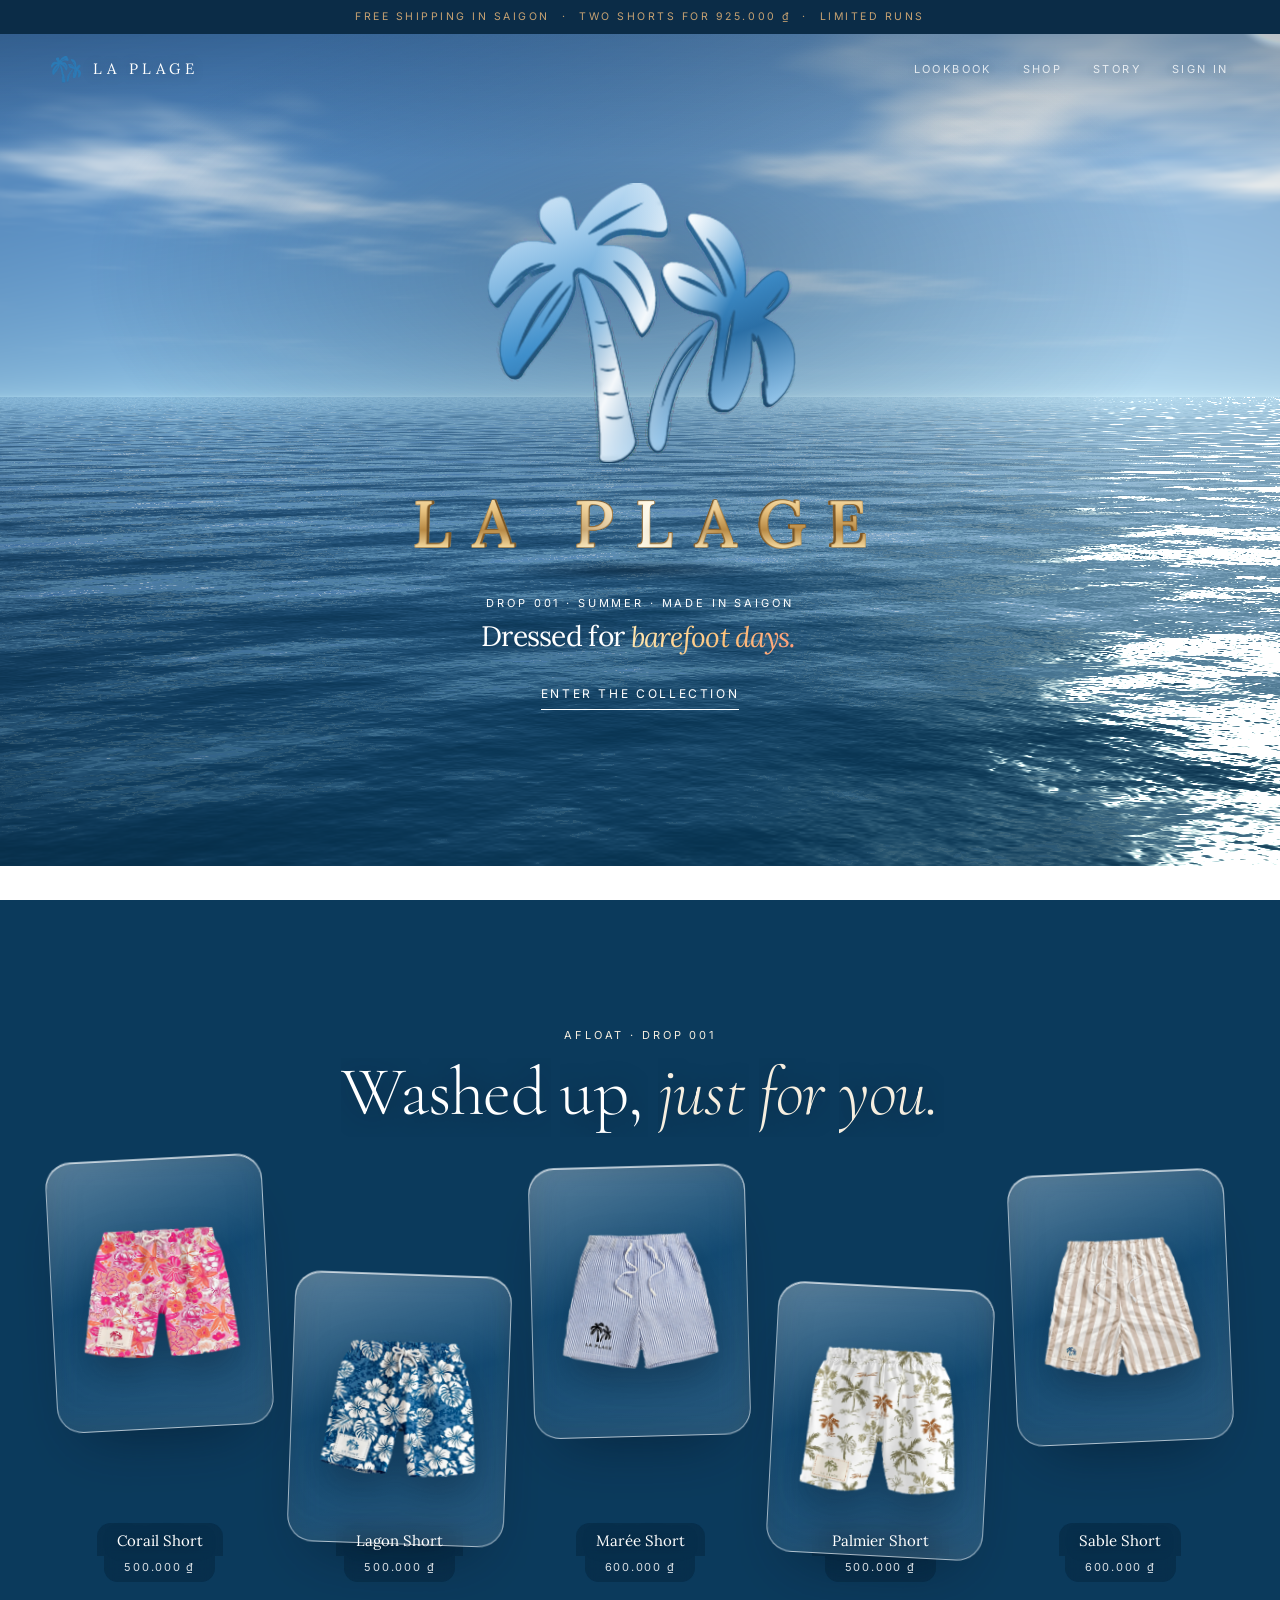
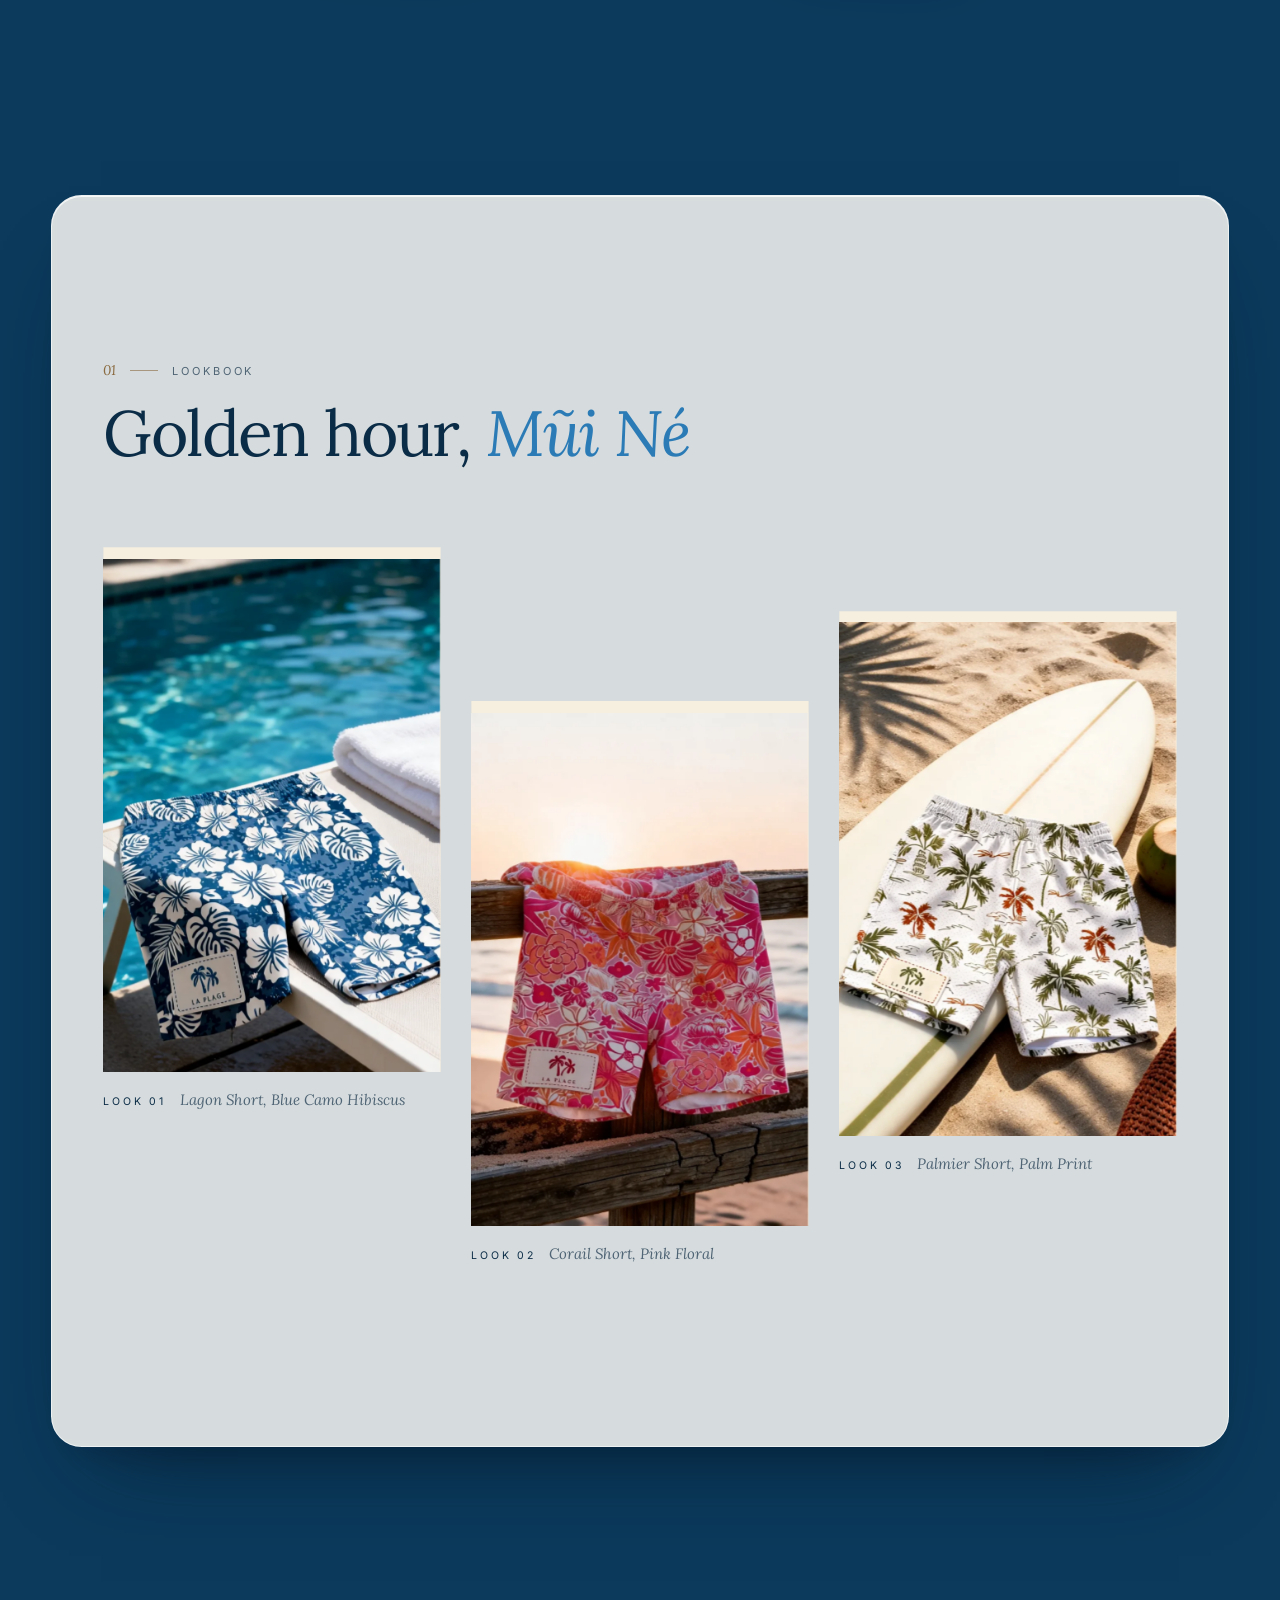
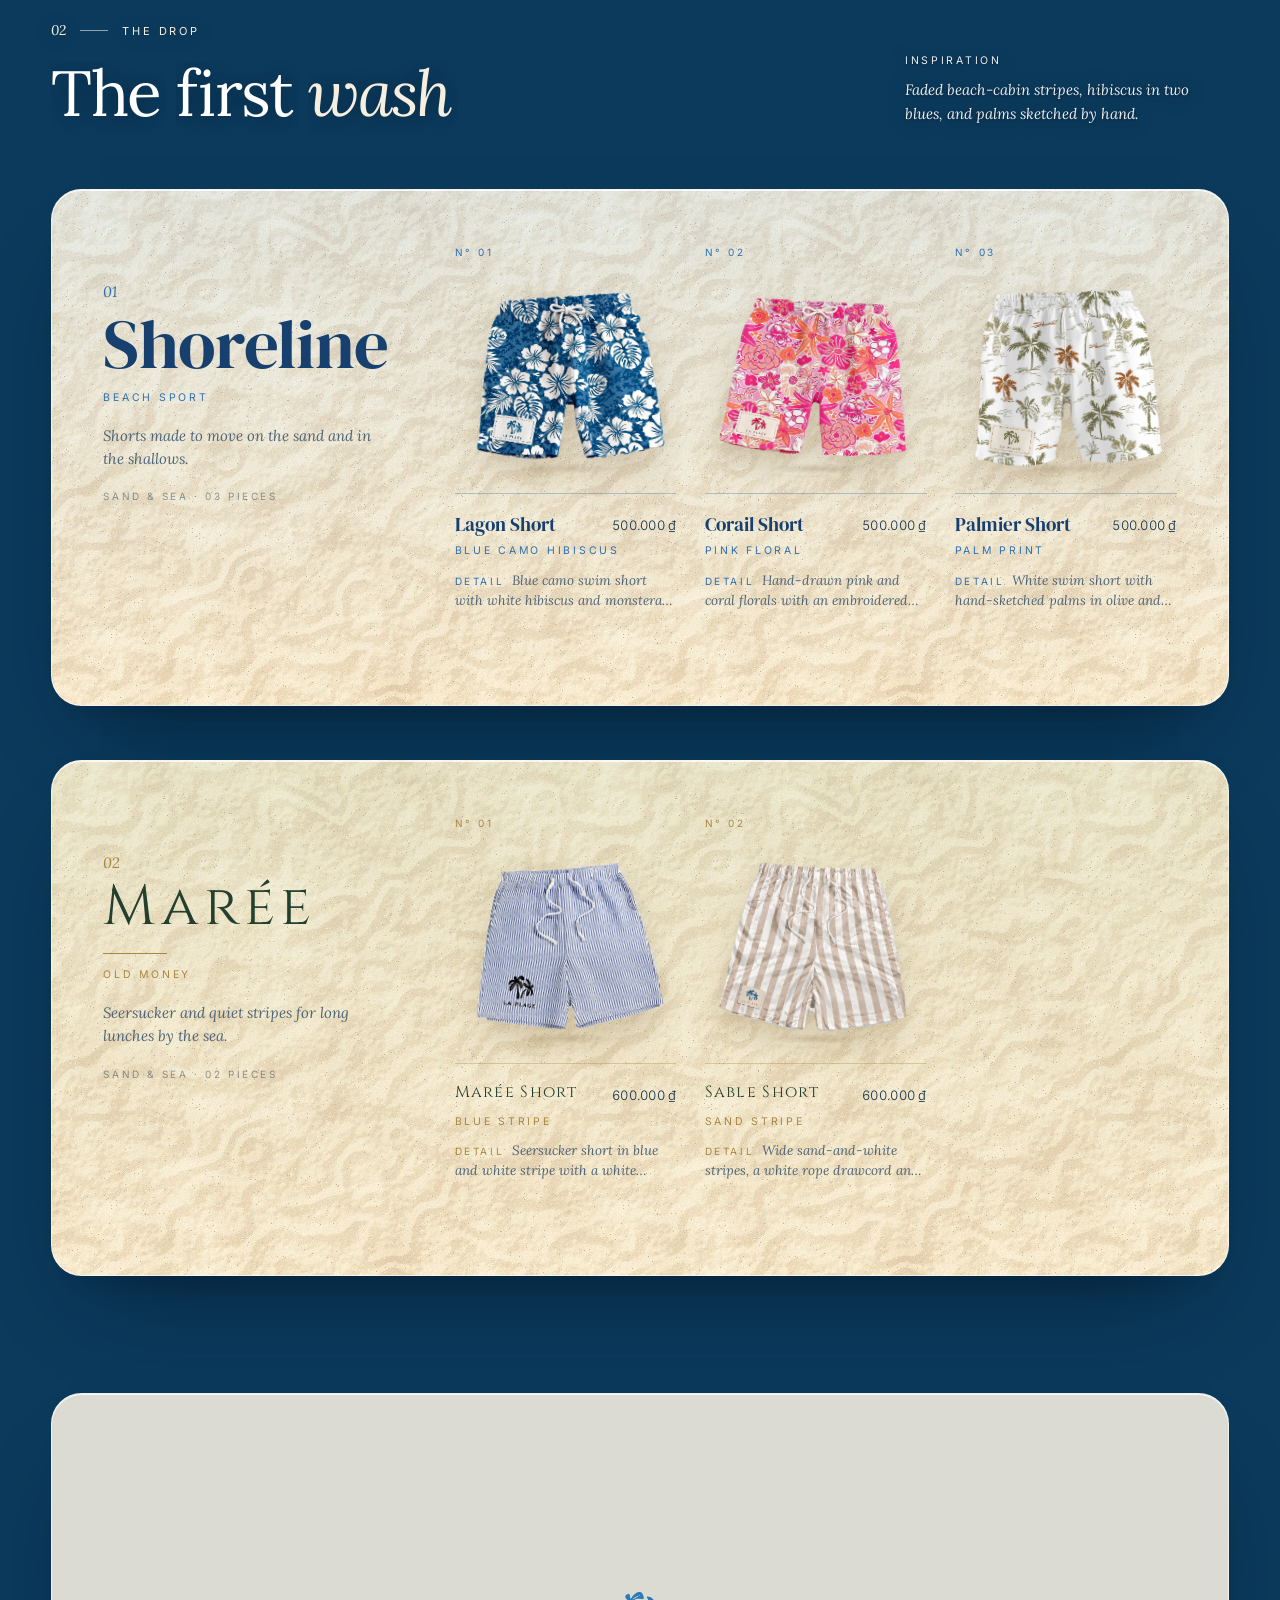
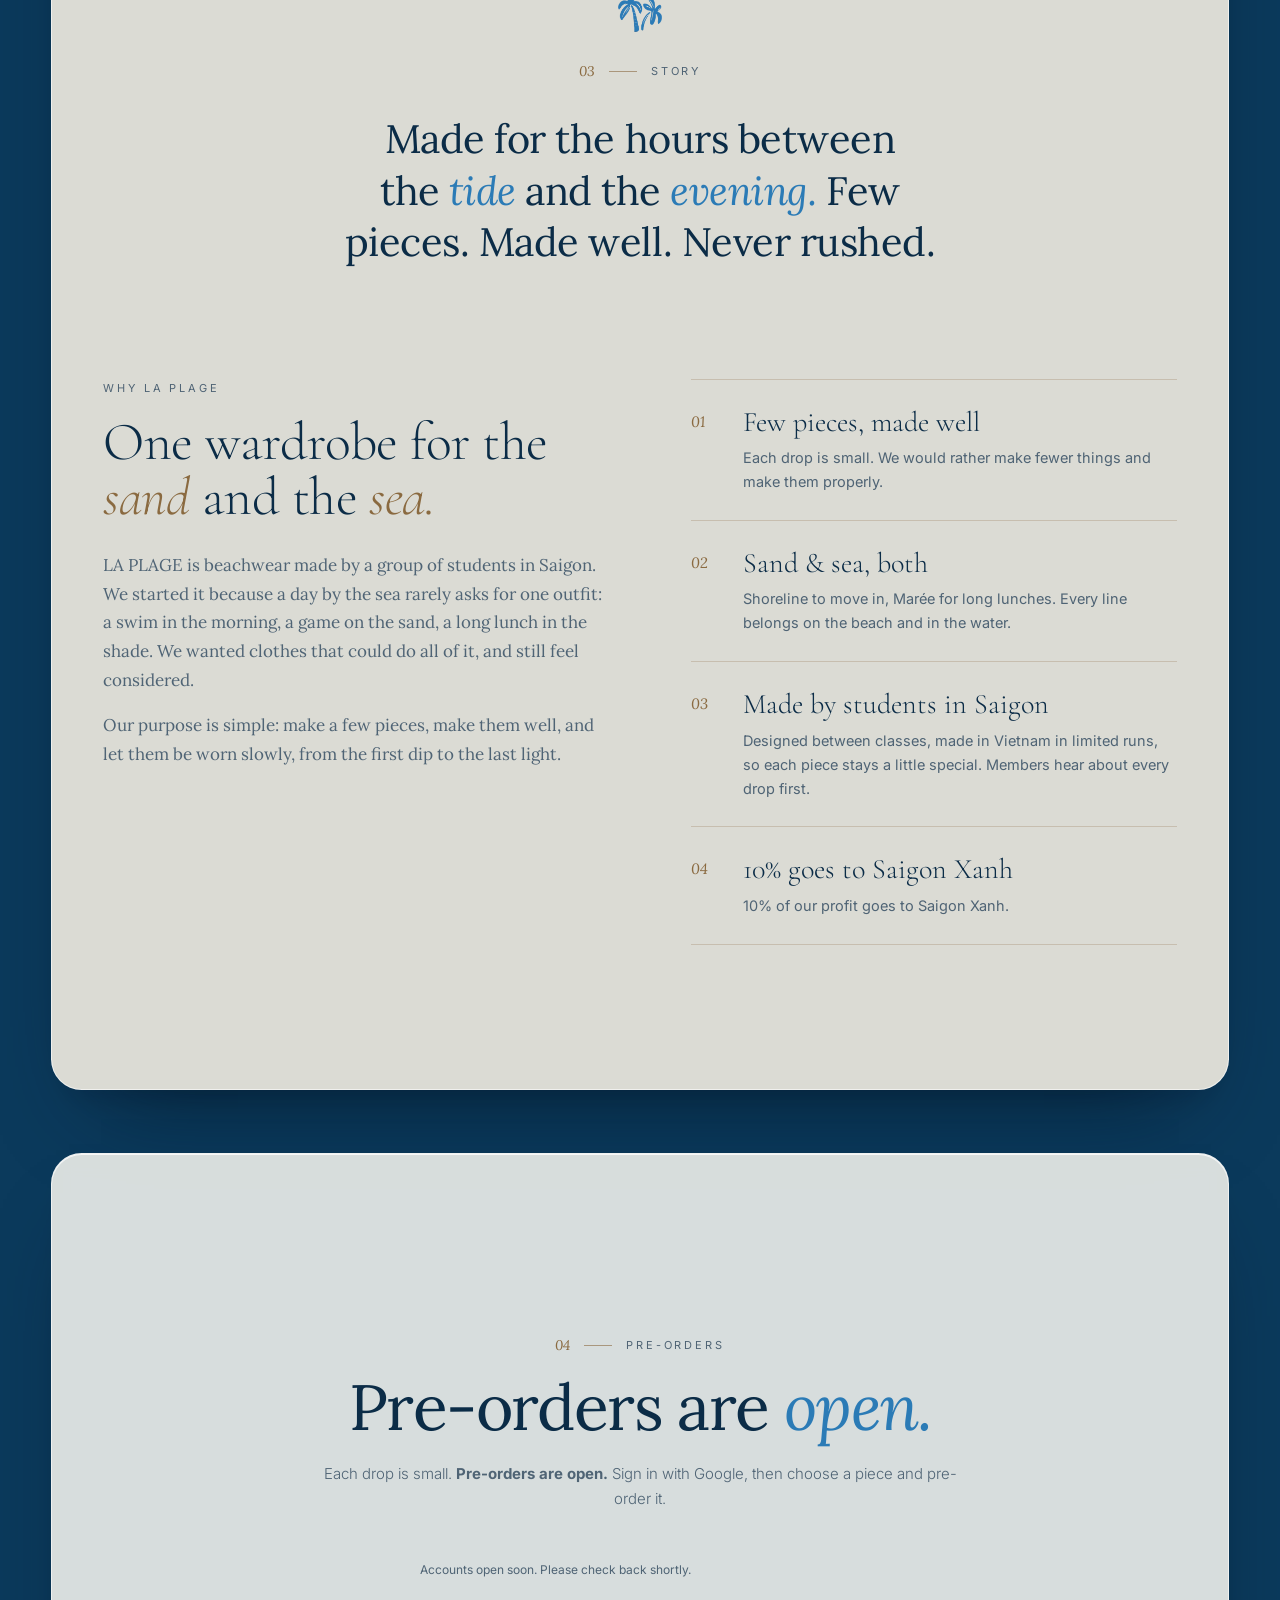
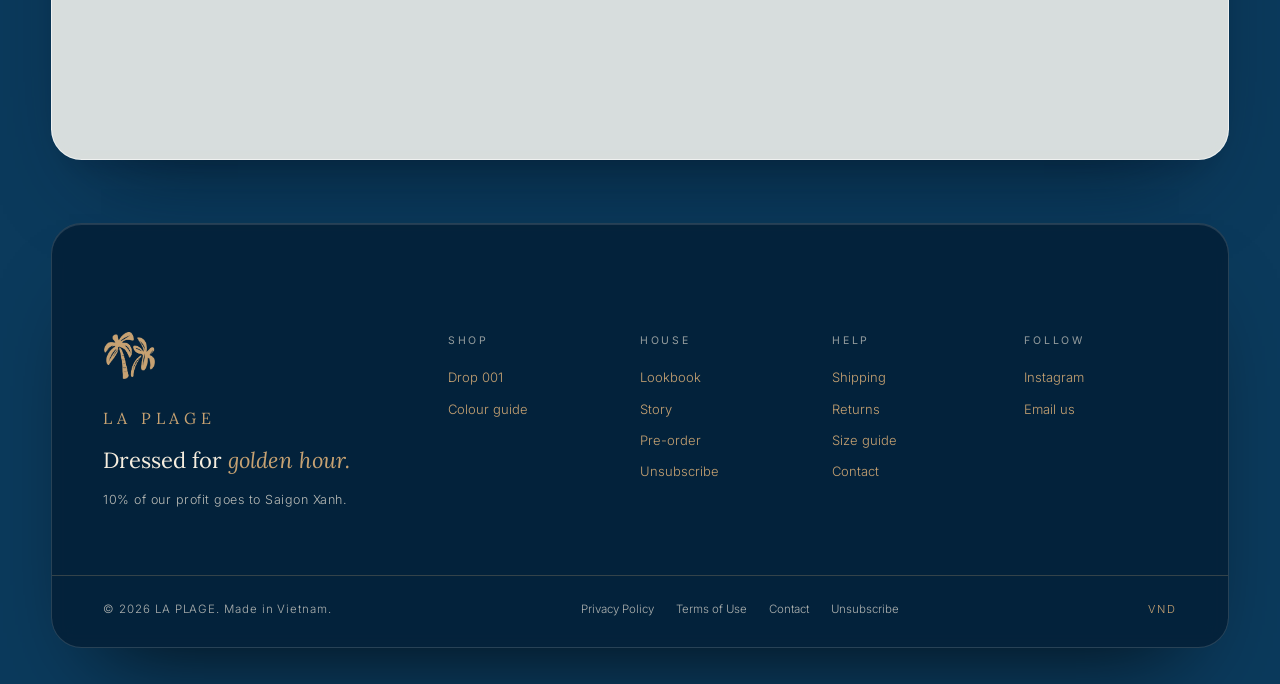
==== commit 66c5bcf8: "Make the test site a copy of the official store (laplage.store) Copies ryannguyen101209/Laplage main" ====
--- a/index.html
+++ b/index.html
@@ -6,21 +6,23 @@
   <title>LA PLAGE · Dressed for golden hour.</title>
   <meta name="description" content="LA PLAGE. Beachwear made by students in Saigon. Few pieces, made well. Drop 001 · Summer.">
   <meta name="theme-color" content="#FFFFFF">
+  <link rel="icon" href="assets/brand/mark.png">
   <meta property="og:type" content="website">
+  <meta property="og:url" content="https://laplage.store/">
   <meta property="og:site_name" content="LA PLAGE">
   <meta property="og:title" content="LA PLAGE · Dressed for golden hour.">
-  <meta property="og:description" content="Beachwear made by students in Saigon. Drop 001: shorts from 500.000 ₫, two for 925.000 ₫. Free shipping in Saigon.">
-  <meta property="og:url" content="https://la-plage-eight.vercel.app/">
-  <meta property="og:image" content="https://la-plage-eight.vercel.app/assets/brand/og.jpg">
+  <meta property="og:description" content="Beachwear made by students in Saigon. Few pieces, made well. Pre-orders are open.">
+  <meta property="og:image" content="https://laplage.store/assets/brand/og-image.png?v=2">
   <meta property="og:image:width" content="1200">
   <meta property="og:image:height" content="630">
+  <meta property="og:image:alt" content="LA PLAGE logo: two palm trees and the wordmark">
   <meta name="twitter:card" content="summary_large_image">
-  <link rel="icon" href="assets/brand/mark.png">
+  <meta name="twitter:image" content="https://laplage.store/assets/brand/og-image.png?v=2">
   <link rel="preconnect" href="https://fonts.googleapis.com">
   <link rel="preconnect" href="https://fonts.gstatic.com" crossorigin>
   <link rel="stylesheet" href="https://fonts.googleapis.com/css2?family=Cinzel:wght@400;500&family=Cormorant+Garamond:ital,wght@0,300;1,300&family=DM+Serif+Display:ital@0;1&family=Playfair+Display:ital,wght@1,500&family=Inter:wght@300;400;500&family=Lora:ital,wght@0,400;0,500;1,400;1,500&display=swap">
-  <link rel="stylesheet" href="styles.css?v=60">
-  <link rel="stylesheet" href="portal/portal.css?v=47">
+  <link rel="stylesheet" href="styles.css?v=67">
+  <link rel="stylesheet" href="portal/portal.css?v=55">
   <script>document.documentElement.classList.replace('no-js','js')</script>
 </head>
 <body>
@@ -50,8 +52,8 @@
       </a>
       <nav class="nav__links" aria-label="Sections">
         <ul>
+          <li><a href="#lookbook" data-spy="lookbook">Lookbook</a></li>
           <li><a href="#drop" data-spy="drop">Shop</a></li>
-          <li><a href="#collections" data-spy="collections">Collections</a></li>
           <li><a href="#story" data-spy="story">Story</a></li>
           <li class="nav__account-item"><a href="account.html" data-account-link>Sign in</a></li>
         </ul>
@@ -90,11 +92,33 @@
       <ul class="glass-row drift__row" data-glass-row aria-label="Featured pieces"></ul>
     </section>
 
+    <!-- Lookbook -->
+    <section class="lookbook section float-card" data-motion id="lookbook" aria-labelledby="lookbook-title">
+      <div class="lookbook__head wrap">
+        <p class="label label--index" data-animate="fade-up"><span>01</span> Lookbook</p>
+        <h2 class="display-2" id="lookbook-title" data-animate="words" data-delay="100">Golden hour, <em>Mũi Né</em></h2>
+      </div>
+      <div class="lookbook__grid wrap">
+        <figure class="look" data-animate="fade-up">
+          <div class="look__frame" data-animate="clip"><img data-parallax="0.08" src="assets/img/lookbook/look-01.webp" alt="Lagon Short in blue camo hibiscus resting on a sun lounger beside a bright blue pool" width="1200" height="1500" style="object-position:68% 50%" loading="lazy" decoding="async"></div>
+          <figcaption><span>Look 01</span> Lagon Short, Blue Camo Hibiscus</figcaption>
+        </figure>
+        <figure class="look look--low" data-animate="fade-up" data-delay="140">
+          <div class="look__frame" data-animate="clip" data-delay="140"><img data-parallax="0.14" src="assets/img/lookbook/look-02.webp" alt="Corail Short in pink floral hung over a wooden rail at sunset with the sea behind" width="1200" height="1500" style="object-position:52% 50%" loading="lazy" decoding="async"></div>
+          <figcaption><span>Look 02</span> Corail Short, Pink Floral</figcaption>
+        </figure>
+        <figure class="look" data-animate="fade-up" data-delay="280">
+          <div class="look__frame" data-animate="clip" data-delay="280"><img data-parallax="0.06" src="assets/img/lookbook/look-03.webp" alt="Palmier Short in palm print laid on a surfboard on the sand beside two coconuts" width="1200" height="1500" style="object-position:30% 50%" loading="lazy" decoding="async"></div>
+          <figcaption><span>Look 03</span> Palmier Short, Palm Print</figcaption>
+        </figure>
+      </div>
+    </section>
+
     <!-- The first wash -->
     <section class="drop section" id="drop" aria-labelledby="drop-title">
       <div class="drop__head wrap">
         <div>
-          <p class="label label--index" data-animate="fade-up"><span>01</span> The drop</p>
+          <p class="label label--index" data-animate="fade-up"><span>02</span> The drop</p>
           <h2 class="display-2" id="drop-title" data-animate="words" data-delay="100">The first <em>wash</em></h2>
         </div>
         <p class="drop__note" data-animate="fade-up" data-delay="200"><span>Inspiration</span>Faded beach-cabin stripes, hibiscus in two blues, and palms sketched by hand.</p>
@@ -108,66 +132,11 @@
       </div>
     </section>
 
-    <!-- Interlude: a fast wave rushes up the screen and the tide rolls in -->
-    <section class="tide" aria-labelledby="tide-title" data-tide>
-      <div class="tide__stage">
-      <div class="tide__sea" aria-hidden="true">
-        <span class="tide__wave tide__wave--foam" data-motion></span>
-        <span class="tide__wave tide__wave--aqua" data-motion></span>
-        <span class="tide__wave tide__wave--sea" data-motion></span>
-        <span class="tide__wave tide__wave--deep" data-motion></span>
-      </div>
-      <div class="tide__life" aria-hidden="true">
-        <span class="tide__caustics" data-motion></span>
-        <span class="tide__swell tide__swell--1" data-motion></span>
-        <span class="tide__swell tide__swell--2" data-motion></span>
-        <span class="tide__swell tide__swell--3" data-motion></span>
-      </div>
-      <div class="tide__words wrap">
-        <p class="tide__kicker" data-motion>Drop 001 &nbsp;·&nbsp; Sea &amp; Sand</p>
-        <h2 class="tide__phrase" id="tide-title" data-motion><span class="tide__line" data-motion>The tide</span> <em class="tide__line" data-motion>rolls in.</em></h2>
-        <p class="tide__sub" data-motion>Two collections, washed up on the same shore.</p>
-      </div>
-      </div>
-    </section>
-
-    <!-- Sea / Sand -->
-    <section class="panels section" id="collections" aria-label="Collections">
-      <div class="panel panel--sea" data-collection="sea" data-motion>
-        <div class="panel__fade" aria-hidden="true"></div>
-        <a class="panel__link" href="#drop" data-collection-link="sea">Shop Sea</a>
-        <div class="panel__light" aria-hidden="true" data-motion></div>
-        <div class="panel__palm palm" aria-hidden="true" data-animate="fade" data-delay="200"></div>
-        <div class="panel__fan" aria-hidden="true" data-fan="sea"></div>
-        <div class="panel__caption" data-motion>
-          <p class="label label--index" data-animate="fade-up" data-delay="0"><span>02</span> Collection</p>
-          <h2 class="panel__title" data-animate="words" data-delay="120"><em>Sea</em></h2>
-          <p class="panel__count" data-count="sea" data-animate="fade-up" data-delay="240"></p>
-          <p class="panel__text" data-animate="fade-up" data-delay="320">Deep blues for early water and late swims.</p>
-          <span class="panel__cta" data-animate="fade-up" data-delay="440" data-motion>Shop Sea<span class="panel__arrow" aria-hidden="true" data-motion></span></span>
-        </div>
-      </div>
-      <div class="panel panel--sand" data-collection="sand" data-motion>
-        <div class="panel__fade" aria-hidden="true"></div>
-        <a class="panel__link" href="#drop" data-collection-link="sand">Shop Sand</a>
-        <div class="panel__light" aria-hidden="true" data-motion></div>
-        <div class="panel__palm palm" aria-hidden="true" data-animate="fade" data-delay="320"></div>
-        <div class="panel__fan" aria-hidden="true" data-fan="sand"></div>
-        <div class="panel__caption" data-motion>
-          <p class="label label--index" data-animate="fade-up" data-delay="120"><span>03</span> Collection</p>
-          <h2 class="panel__title" data-animate="words" data-delay="240"><em>Sand</em></h2>
-          <p class="panel__count" data-count="sand" data-animate="fade-up" data-delay="360"></p>
-          <p class="panel__text" data-animate="fade-up" data-delay="440">Warm neutrals, sun-faded by design.</p>
-          <span class="panel__cta" data-animate="fade-up" data-delay="560" data-motion>Shop Sand<span class="panel__arrow" aria-hidden="true" data-motion></span></span>
-        </div>
-      </div>
-    </section>
-
     <!-- Story -->
     <section class="story section float-card" data-motion id="story" aria-labelledby="story-title">
       <div class="story__inner wrap">
         <img class="story__mark" src="assets/brand/mark.png" alt="" width="44" height="40" data-animate="fade-up">
-        <p class="label label--index label--center" data-animate="fade-up" data-delay="80"><span>04</span> Story</p>
+        <p class="label label--index label--center" data-animate="fade-up" data-delay="80"><span>03</span> Story</p>
         <h2 class="visually-hidden" id="story-title">Our story</h2>
         <p class="story__text" data-animate="words" data-delay="160">Made for the hours between the <em>tide</em> and the <em>evening.</em> Few pieces. Made well. Never rushed.</p>
       </div>
@@ -197,48 +166,21 @@
           </li>
           <li class="why__point">
             <span class="why__num">04</span>
-            <h4 class="why__name">10% for the shore</h4>
-            <p class="why__text">We give 10% of our profit to Sài Gòn Xanh, a group that cleans up Vietnam's beaches. The places that inspire every piece deserve something back.</p>
+            <h4 class="why__name">10% goes to Saigon Xanh</h4>
+            <p class="why__text">10% of our profit goes to Saigon Xanh.</p>
           </li>
         </ol>
       </div>
     </section>
 
-    <!-- Lookbook: hidden until the real photos from the shoot are in (remove "hidden" and add them to the nav and footer) -->
-    <section class="lookbook section float-card" data-motion id="lookbook" aria-labelledby="lookbook-title" hidden>
-      <div class="lookbook__head wrap">
-        <p class="label label--index" data-animate="fade-up"><span>05</span> Lookbook</p>
-        <h2 class="display-2" id="lookbook-title" data-animate="words" data-delay="100">Golden hour, <em>Mũi Né</em></h2>
-      </div>
-      <div class="lookbook__grid wrap">
-        <figure class="look" data-animate="fade-up">
-          <div class="look__frame" data-animate="clip"><img data-parallax="0.08" src="assets/img/lookbook/look-01.svg" alt="Placeholder: a wide, empty beach in soft morning light" width="900" height="1400" loading="lazy" decoding="async"></div>
-          <figcaption><span>Look 01</span> Lagon Short, Blue Camo Hibiscus</figcaption>
-        </figure>
-        <figure class="look look--low" data-animate="fade-up" data-delay="140">
-          <div class="look__frame" data-animate="clip" data-delay="140"><img data-parallax="0.14" src="assets/img/lookbook/look-02.svg" alt="Placeholder: low sun over the water at golden hour" width="900" height="1400" loading="lazy" decoding="async"></div>
-          <figcaption><span>Look 02</span> Corail Short, Pink Floral</figcaption>
-        </figure>
-        <figure class="look" data-animate="fade-up" data-delay="280">
-          <div class="look__frame" data-animate="clip" data-delay="280"><img data-parallax="0.06" src="assets/img/lookbook/look-03.svg" alt="Placeholder: pale sand and calm sea under a clear sky" width="900" height="1400" loading="lazy" decoding="async"></div>
-          <figcaption><span>Look 03</span> Palmier Short, Palm Print</figcaption>
-        </figure>
-      </div>
-    </section>
-
-    <!-- Private access -->
+    <!-- Packaging section is hidden for now. To bring it back, paste the contents of packaging-section.html here (above Private access), renumber "Private access" to 07 and re-add the footer link. -->
+    <!-- Pre-orders: sign in with Google -->
     <section class="access section float-card" data-motion id="access" aria-labelledby="access-title">
       <div class="access__inner wrap">
-        <p class="label label--index label--center" data-animate="fade-up"><span>06</span> Private access</p>
-        <h2 class="display-2" id="access-title" data-animate="words" data-delay="100">Before it opens to <em>everyone.</em></h2>
-        <p class="access__text" data-animate="fade-up" data-delay="300">Each drop is small. Members hear first.</p>
-        <form class="access__form" novalidate data-access-form data-animate="fade-up" data-delay="420">
-          <label class="visually-hidden" for="access-email">Email address</label>
-          <input class="access__input" id="access-email" name="email" type="email" autocomplete="email" placeholder="Email address" required aria-describedby="access-status">
-          <button class="btn-outline" type="submit">Request access</button>
-        </form>
-        <p class="access__status" id="access-status" role="status" aria-live="polite"></p>
-        <p class="access__legal">We only use your email to write about new drops. See our <a class="link link--underlined" href="privacy.html">privacy policy</a>.</p>
+        <p class="label label--index label--center" data-animate="fade-up"><span>04</span> Pre-orders</p>
+        <h2 class="display-2" id="access-title" data-animate="words" data-delay="100">Pre-orders are <em>open.</em></h2>
+        <p class="access__text" data-animate="fade-up" data-delay="300">Each drop is small. <strong>Pre-orders are open.</strong> Sign in with Google, then choose a piece and pre-order it.</p>
+        <div class="access__auth" data-access-auth data-animate="fade-up" data-delay="420"><p class="pf-hint">Loading…</p></div>
       </div>
     </section>
   </main>
@@ -250,21 +192,22 @@
         <div class="footer__mark palm" aria-hidden="true"></div>
         <p class="footer__wordmark">LA PLAGE</p>
         <p class="footer__tag">Dressed for <em>golden hour.</em></p>
+        <p class="footer__give">10% of our profit goes to Saigon Xanh.</p>
       </div>
       <nav class="footer__col" aria-label="Shop">
         <h3>Shop</h3>
         <ul>
           <li><a class="link" href="#drop">Drop 001</a></li>
-          <li><a class="link" href="#collections">Sea</a></li>
-          <li><a class="link" href="#collections">Sand</a></li>
           <li><a class="link" href="colour-guide.html">Colour guide</a></li>
         </ul>
       </nav>
       <nav class="footer__col" aria-label="House">
         <h3>House</h3>
         <ul>
+          <li><a class="link" href="#lookbook">Lookbook</a></li>
           <li><a class="link" href="#story">Story</a></li>
-          <li><a class="link" href="#access">Private access</a></li>
+          <li><a class="link" href="#access">Pre-order</a></li>
+          <li><a class="link" href="unsubscribe.html">Unsubscribe</a></li>
         </ul>
       </nav>
       <nav class="footer__col" aria-label="Help">
@@ -273,9 +216,7 @@
           <li><a class="link" href="help.html#shipping">Shipping</a></li>
           <li><a class="link" href="help.html#returns">Returns</a></li>
           <li><a class="link" href="help.html#sizes">Size guide</a></li>
-          <li><a class="link" href="help.html#contact">Contact</a></li>
-          <li><a class="link" href="privacy.html">Privacy</a></li>
-          <li><a class="link" href="terms.html">Terms</a></li>
+          <li><a class="link" href="contact.html">Contact</a></li>
         </ul>
       </nav>
       <div class="footer__col">
@@ -288,6 +229,12 @@
     </div>
     <div class="footer__base wrap">
       <p>&copy; <span data-year>2026</span> LA PLAGE. Made in Vietnam.</p>
+      <nav class="footer__legal" aria-label="Legal">
+        <a class="link" href="privacy.html">Privacy Policy</a>
+        <a class="link" href="terms.html">Terms of Use</a>
+        <a class="link" href="contact.html">Contact</a>
+        <a class="link" href="unsubscribe.html">Unsubscribe</a>
+      </nav>
       <div class="footer__locale">
         <span class="footer__currency">VND</span>
       </div>
@@ -312,7 +259,6 @@
       <div class="spotlight__float" data-motion>
         <img class="spotlight__img" data-spot-img data-motion src="" alt="" width="1200" height="1500" decoding="async">
       </div>
-      <p class="spotlight__hint" aria-hidden="true"><span></span>Drag to tilt</p>
       <div class="spotlight__guide" data-spot-guide hidden></div>
     </figure>
     <div class="spotlight__buy" data-motion>
@@ -335,11 +281,11 @@
     </button>
   </div>
 
-  <script src="intro.js?v=46" defer></script>
+  <script src="intro.js?v=47" defer></script>
   <script src="ocean.js?v=46" defer></script>
-  <script src="piece3d.js?v=51" defer></script>
-  <script src="main.js?v=58" defer></script>
-  <script src="firebase-config.js?v=47"></script>
-  <script type="module" src="portal/site.js?v=47"></script>
+  <script src="piece3d.js?v=52" defer></script>
+  <script src="main.js?v=63" defer></script>
+  <script src="firebase-config.js?v=64"></script>
+  <script type="module" src="portal/site.js?v=68"></script>
 </body>
 </html>
--- a/styles.css
+++ b/styles.css
@@ -628,7 +628,7 @@
 @media (hover: hover) and (pointer: fine) {
   /* The hovered piece pops out, tilting toward the cursor; everything else steps back */
   .card:hover .card__lift {
-    transform: translate3d(0, -7%, 40px) rotateX(var(--rx, 0deg)) rotateY(var(--ry, 0deg)) rotate(-2.5deg) scale(1.13);
+    transform: translate3d(0, -7%, 40px) rotate(-2.5deg) scale(1.13);
   }
   .card:hover .card__shadow { opacity: 1; transform: scale(1.05); }
   .card:hover .card__hover { opacity: 1; }
@@ -1421,11 +1421,19 @@
 .access__input:focus { outline: none; border-bottom-color: var(--sea); }
 .access__input:focus-visible { outline: none; box-shadow: 0 1px 0 0 var(--sea); }
 .access__input[aria-invalid="true"] { border-bottom-color: #A23B2A; }
+.access__form { flex-wrap: wrap; }
+.access__input { flex: 1 1 260px; }
+.access__trap { position: absolute; left: -9999px; width: 1px; height: 1px; overflow: hidden; }
+.access__consent { flex: 1 1 100%; display: flex; gap: 10px; align-items: flex-start; text-align: left; font-size: 12.5px; line-height: 1.55; color: var(--ink-soft); }
+.access__consent a, .footer__legal a { text-transform: none; letter-spacing: 0; font-size: inherit; }
+
+.access__consent input { margin-top: 3px; width: 16px; height: 16px; flex: none; accent-color: var(--sea-deep); }
 .access__status { min-height: 1.6em; margin-top: 18px; font-size: 13px; color: var(--ink-soft); }
 .access__status.is-error { color: #A23B2A; }
 
 @media (max-width: 520px) {
   .access__form { flex-direction: column; align-items: stretch; }
+  .access__input { flex: none; }
 }
 
 /* ==========================================================================
@@ -1460,6 +1468,7 @@
   padding-block: 24px 28px;
   font-size: 11.5px; letter-spacing: .08em; color: rgba(246, 238, 223, .7);
 }
+.footer__legal { display: flex; gap: 22px; flex-wrap: wrap; }
 .footer__locale { display: flex; align-items: center; gap: 28px; }
 .footer__lang { display: flex; align-items: center; gap: 8px; color: var(--sand); }
 .footer__lang .ui-btn { font-size: 11px; opacity: .55; transition: opacity .3s; }
@@ -1511,8 +1520,6 @@
 .spotlight__stage { position: relative; margin: 0; height: min(72vh, 760px); perspective: 1200px; }
 .spotlight__float {
   position: absolute; inset: 0;
-  transform: rotateX(var(--rx, 0deg)) rotateY(var(--ry, 0deg));
-  transition: transform 600ms var(--ease-out);
 }
 .spotlight__img {
   position: absolute; inset: 8%;
@@ -1896,14 +1903,48 @@
 .page-loader.is-on img { animation: loader-turn 600ms cubic-bezier(.65, 0, .35, 1) 60ms both; }
 @keyframes loader-turn { from { rotate: 0deg; } to { rotate: 360deg; } }
 
-/* ---- site fixes, Nov 2026 ---- */
-.lookbook[hidden] { display: none !important; }
-.spotlight__offer { margin-top: 14px; max-width: 280px; font-family: var(--serif); font-style: italic; font-size: 14px; line-height: 1.5; color: var(--sand-ink); }
-.spotlight__offer[hidden] { display: none; }
+/* ==========================================================================
+   Packaging: the box, three photographs and a few words
+   ========================================================================== */
+.pack { padding: var(--section-y) 0 clamp(90px, 14vh, 160px); }
+.pack__head { margin-bottom: clamp(40px, 7vh, 80px); display: grid; gap: 18px; }
+.pack__copy { display: grid; grid-template-columns: repeat(2, minmax(0, 1fr)); gap: clamp(20px, 4vw, 64px); max-width: 980px; margin-top: 10px; }
+.pack__copy p { font-family: var(--serif); font-size: 17px; line-height: 1.7; color: var(--ink-soft); max-width: 46ch; }
+.pack__grid { display: grid; grid-template-columns: repeat(3, 1fr); gap: clamp(14px, 2.4vw, 40px); align-items: start; }
+.pack__fig:nth-child(2) { margin-top: clamp(28px, 6vw, 90px); }
+.pack__frame { aspect-ratio: 4 / 5; display: grid; place-items: center; }   /* the boxes are cut out: they sit straight on the section */
+.pack__frame img { width: 100%; height: 100%; object-fit: contain; display: block; }
+.pack__fig figcaption { display: flex; align-items: baseline; gap: 14px; padding-top: 16px; font-family: var(--serif); font-style: italic; font-size: 15px; color: var(--ink-soft); }
+.pack__fig figcaption span { font-family: var(--sans); font-style: normal; font-weight: 400; letter-spacing: var(--track-label); text-transform: uppercase; font-size: 10.5px; color: var(--sea-deep); }
+@media (max-width: 760px) {
+  .pack__copy { grid-template-columns: 1fr; }
+  .pack__grid { grid-template-columns: 1fr 1fr; }
+  .pack__fig:first-child { grid-column: 1 / -1; width: 78%; }
+  .pack__fig:nth-child(2) { margin-top: 0; }
+}
+
+.access__auth { width: 100%; max-width: 440px; text-align: left; }
+.access__auth .pf-tabs { justify-content: center; }
+
+.footer__give { margin-top: 12px; font-size: 12.5px; letter-spacing: .04em; color: rgba(246, 238, 223, .75); }
+
+/* size guide panel in the product view */
 .sg__size { display: grid; place-items: center; background: #fff; border-radius: 18px; overflow: hidden; }
 .sg__size img { width: 100%; height: auto; max-height: 100%; object-fit: contain; }
 .sg__table { width: 100%; border-collapse: collapse; font-size: 13px; font-variant-numeric: tabular-nums; }
 .sg__table th, .sg__table td { padding: 7px 4px; border-bottom: 1px solid var(--line); text-align: center; color: var(--sea-deep); font-weight: 400; }
 .sg__table thead th { font-size: 10.5px; letter-spacing: var(--track-label); color: var(--ink-soft); }
 .sg__table tbody th { text-align: left; font-size: 10px; letter-spacing: .14em; text-transform: uppercase; color: var(--ink-soft); white-space: nowrap; }
-.access__legal { margin-top: 10px; font-size: 12px; color: var(--ink-soft); }
+
+/* two-for-925k offer line in the product view */
+.spotlight__offer { margin-top: 14px; max-width: 280px; font-family: var(--serif); font-style: italic; font-size: 14px; line-height: 1.5; color: var(--sand-ink); }
+.spotlight__offer[hidden] { display: none; }
+
+/* phones: Pre-order pinned to the bottom of the product view (moved out of .spotlight__buy by main.js) */
+@media (max-width: 860px) {
+  .spotlight { padding-bottom: calc(96px + env(safe-area-inset-bottom)); }
+  .spotlight > .spotlight__cta {
+    position: fixed; left: 24px; right: 24px; bottom: calc(16px + env(safe-area-inset-bottom)); z-index: 6;
+    display: flex; justify-content: center; background: var(--white); box-shadow: 0 10px 30px -12px rgba(11, 44, 71, .35);
+  }
+}
--- a/portal/portal.css
+++ b/portal/portal.css
@@ -30,6 +30,18 @@
 .pf-field input:focus, .pf-field select:focus, .pf-field textarea:focus { outline: none; border-color: var(--sea); background: #fff; }
 .pf-grid { display: grid; grid-template-columns: repeat(3, minmax(0, 1fr)); gap: 14px; }
 .pf-field--wide { grid-column: 1 / -1; }
+/* password with a show/hide eye inside the field */
+.pf-pass { position: relative; display: block; }
+.pf-pass input { width: 100%; padding-right: 46px; }
+.pf-pass__eye {
+  position: absolute; top: 50%; right: 4px; translate: 0 -50%;
+  width: 38px; height: 38px; display: grid; place-items: center;
+  appearance: none; background: none; border: 0; border-radius: 50%; cursor: pointer;
+  color: var(--ink-soft); transition: color 200ms var(--ease-soft), background-color 200ms var(--ease-soft);
+}
+.pf-pass__eye:hover { color: var(--sea-deep); background: rgba(11, 44, 71, .06); }
+.pf-pass__eye:focus-visible { outline: 1px solid var(--sea); outline-offset: 1px; }
+.pf-pass__eye[aria-pressed="true"] { color: var(--sea); }
 .pf-set { border: 0; margin: 0; padding: 0; display: grid; gap: 14px; }
 .pf-set legend { padding: 0 0 10px; font-family: var(--serif); font-style: italic; font-size: 17px; color: var(--sea-deep); }
 .pf-check { display: flex; gap: 10px; align-items: center; font-size: 13px; color: var(--ink-soft); }
@@ -182,6 +194,7 @@
   background: rgba(4, 25, 42, .6); border-color: var(--adm-line); color: var(--adm-ink);
 }
 .portal--admin .pf-field input::placeholder { color: rgba(157, 180, 196, .6); }
+.portal--admin .pf-field textarea { background: rgba(4, 25, 42, .6); border-color: var(--adm-line); color: var(--adm-ink); }
 .portal--admin .pf-field input:focus, .portal--admin .pf-field select:focus { background: rgba(4, 25, 42, .85); border-color: var(--adm-gold); }
 .portal--admin .btn-outline { color: var(--adm-gold); border-color: var(--adm-gold); }
 .portal--admin .pf-tab { color: var(--adm-muted); border-color: var(--adm-line); }
@@ -213,7 +226,7 @@
 .adm-h span { font-family: var(--sans); font-size: 10.5px; letter-spacing: .2em; text-transform: uppercase; color: var(--adm-muted); }
 
 /* the voyage: five stages, deepening in colour as a pre-order travels */
-.adm-pipe { list-style: none; margin: 0; padding: 0; display: grid; grid-template-columns: repeat(5, minmax(0, 1fr)); gap: 10px; }
+.adm-pipe { list-style: none; margin: 0; padding: 0; display: grid; grid-template-columns: repeat(6, minmax(0, 1fr)); gap: 10px; }
 .adm-stage {
   position: relative; width: 100%; padding: 18px 16px 16px; text-align: left; cursor: pointer; appearance: none;
   border-radius: 16px; border: 1px solid var(--adm-line); background: rgba(4, 25, 42, .45); color: var(--adm-ink);
@@ -221,7 +234,7 @@
 }
 .adm-stage::before { content: ""; position: absolute; left: 16px; right: 16px; top: 0; height: 3px; border-radius: 0 0 3px 3px; background: var(--c); }
 .adm-stage:hover, .adm-stage:focus-visible { transform: translateY(-3px); border-color: var(--c); }
-.adm-stage--0 { --c: #A8DDF0; } .adm-stage--1 { --c: #62B4E0; } .adm-stage--2 { --c: #2E86C6; } .adm-stage--3 { --c: #D9B56E; } .adm-stage--4 { --c: #6B7C88; }
+.adm-stage--0 { --c: #A8DDF0; } .adm-stage--1 { --c: #62B4E0; } .adm-stage--2 { --c: #2E86C6; } .adm-stage--3 { --c: #D9B56E; } .adm-stage--4 { --c: #7FC8A9; } .adm-stage--5 { --c: #6B7C88; }
 .adm-stage__n { display: block; font-family: var(--display); font-weight: 300; font-size: 40px; line-height: 1; font-variant-numeric: tabular-nums; }
 .adm-stage__l { display: block; margin-top: 8px; font-size: 10.5px; letter-spacing: .18em; text-transform: uppercase; color: var(--adm-muted); }
 
@@ -253,7 +266,7 @@
 .adm-recent__row small { display: block; margin-top: 2px; font-family: var(--sans); font-size: 11.5px; color: var(--adm-muted); }
 .adm-recent__amt { text-align: right; font-variant-numeric: tabular-nums; white-space: nowrap; }
 .adm-dot::before { content: ""; display: inline-block; width: 6px; height: 6px; margin-right: 6px; border-radius: 50%; vertical-align: middle; background: var(--c, #6B7C88); }
-.adm-dot--0 { --c: #A8DDF0; } .adm-dot--1 { --c: #62B4E0; } .adm-dot--2 { --c: #2E86C6; } .adm-dot--3 { --c: #D9B56E; } .adm-dot--4 { --c: #6B7C88; }
+.adm-dot--0 { --c: #A8DDF0; } .adm-dot--1 { --c: #62B4E0; } .adm-dot--2 { --c: #2E86C6; } .adm-dot--3 { --c: #D9B56E; } .adm-dot--4 { --c: #7FC8A9; } .adm-dot--5 { --c: #6B7C88; }
 
 @media (max-width: 1000px) {
   .adm-stats { grid-template-columns: repeat(2, minmax(0, 1fr)); }
@@ -269,6 +282,133 @@
 .portal--admin .pf-tabs::-webkit-scrollbar { display: none; }
 .portal--admin .pf-tab { white-space: nowrap; flex: none; }
 
-/* ---- offer line in the pre-order overlay ---- */
-.pf-offer { margin-top: 6px; font-family: var(--serif); font-style: italic; color: var(--sand-ink); }
+/* ---- legal pages (privacy, terms) and the unsubscribe page ---- */
+.legal { width: min(760px, 100%); margin: 0 auto; font-size: 15px; line-height: 1.75; color: var(--ink-soft); }
+.legal h2 { margin: 34px 0 8px; font-family: var(--serif); font-weight: 400; font-size: 22px; color: var(--sea-deep); }
+.legal p, .legal ul { margin: 0 0 14px; }
+.legal ul { padding-left: 20px; }
+.legal li + li { margin-top: 8px; }
+.legal strong { color: var(--sea-deep); font-weight: 500; }
+.legal__date { font-size: 12px; letter-spacing: .08em; text-transform: uppercase; margin-bottom: 22px; }
+.legal__note { margin-top: 30px; padding-top: 18px; border-top: 1px solid var(--line); }
+.legal-foot { display: flex; justify-content: space-between; gap: 16px; flex-wrap: wrap; width: min(1100px, calc(100% - 2 * var(--gutter))); margin: 0 auto 40px; padding-top: 20px; border-top: 1px solid var(--line); font-size: 12px; color: var(--ink-soft); }
+.legal-foot nav { display: flex; gap: 20px; flex-wrap: wrap; }
+.pf-grow { flex: 1 1 280px; margin: 0; }
+.legal a, .pf-hint a { text-transform: none; letter-spacing: 0; font-size: inherit; }
+.legal-foot a { text-transform: none; letter-spacing: 0; }
+
+/* ---- admin numbers: plain, upright figures (the display serif's old-style numerals read like roman numerals) ---- */
+.portal--admin { font-variant-numeric: lining-nums tabular-nums; font-feature-settings: "lnum" 1, "tnum" 1; }
+.adm-stat__value, .adm-stage__n { font-family: var(--sans); font-weight: 300; letter-spacing: -.01em; }
+.adm-stat--gold .adm-stat__value { font-weight: 300; }
+
+/* ---- contact thread (customer page and admin Messages) ---- */
+.ct-thread { list-style: none; margin: 18px 0 20px; padding: 0; display: grid; gap: 12px; }
+.ct-msg { max-width: 88%; padding: 12px 16px; border-radius: 16px; border: 1px solid var(--line); background: rgba(255, 255, 255, .7); }
+.ct-msg--you { justify-self: end; background: rgba(206, 226, 240, .55); border-bottom-right-radius: 4px; }
+.ct-msg--us { justify-self: start; border-bottom-left-radius: 4px; }
+.ct-msg__who { margin: 0 0 4px; font-size: 11px; letter-spacing: .08em; text-transform: uppercase; color: var(--ink-soft); }
+.ct-msg__text { margin: 0; white-space: pre-wrap; overflow-wrap: anywhere; font-size: 15px; line-height: 1.6; color: var(--sea-deep); }
+.pf-threads { margin: 4px 0 0; padding-left: 18px; font-size: 13px; }
+.pf-threads a { text-transform: none; letter-spacing: 0; font-size: inherit; }
+.pf-hint a { text-transform: none; letter-spacing: 0; }
+
+.portal--admin .ct-msg { background: rgba(4, 25, 42, .55); border-color: var(--adm-line); }
+.portal--admin .ct-msg--you { background: rgba(217, 181, 110, .12); border-color: rgba(217, 181, 110, .35); }
+.portal--admin .ct-msg__who { color: var(--adm-muted); }
+.portal--admin .ct-msg__text { color: var(--adm-ink); }
+.pf-tab__dot { display: inline-grid; place-items: center; min-width: 18px; height: 18px; padding: 0 5px; margin-left: 4px; border-radius: 999px; background: #D9B56E; color: #04192A; font-size: 11px; font-weight: 500; letter-spacing: 0; font-variant-numeric: tabular-nums; }
+.pf-tab__dot[hidden] { display: none; }
+.msg-wrap { display: grid; grid-template-columns: minmax(260px, 340px) minmax(0, 1fr); gap: 18px; align-items: start; }
+.msg-list { list-style: none; margin: 0; padding: 0; display: grid; gap: 8px; max-height: 70vh; overflow: auto; }
+.msg-item { width: 100%; text-align: left; display: grid; gap: 4px; padding: 12px 14px; border-radius: 14px; border: 1px solid var(--adm-line); background: var(--adm-card); color: var(--adm-ink); cursor: pointer; font: inherit; }
+.msg-item:hover, .msg-item.is-open { border-color: var(--adm-gold); }
+.msg-item.is-unread { box-shadow: inset 3px 0 0 var(--adm-gold); }
+.msg-item__top { display: flex; justify-content: space-between; gap: 10px; align-items: baseline; }
+.msg-item__top small, .msg-item__topic { font-size: 11px; color: var(--adm-muted); }
+.msg-item__prev { font-size: 13px; color: var(--adm-muted); overflow: hidden; text-overflow: ellipsis; white-space: nowrap; }
+.msg-thread { padding: clamp(16px, 2vw, 26px); border-radius: 20px; border: 1px solid var(--adm-line); background: var(--adm-card); min-height: 200px; }
+.msg-thread__head { display: flex; justify-content: space-between; gap: 12px; align-items: flex-start; }
+.msg-thread__head .adm-h { margin-bottom: 4px; }
+.msg-actions { display: flex; gap: 14px; }
+.ct-thread--adm { max-height: 46vh; overflow: auto; padding-right: 4px; }
+@media (max-width: 860px) { .msg-wrap { grid-template-columns: 1fr; } .msg-list { max-height: 34vh; } }
+
+/* ---- order progress bar (customer account) and payment choice ---- */
+.pf-track { list-style: none; margin: 4px 0 2px; padding: 0; display: grid; grid-template-columns: repeat(5, 1fr); gap: 0; }
+.pf-track__step { position: relative; display: grid; justify-items: center; gap: 8px; text-align: center; font-size: 11px; line-height: 1.3; color: var(--ink-soft); }
+.pf-track__step::before { content: ""; position: absolute; top: 7px; left: -50%; width: 100%; height: 2px; background: var(--line); z-index: 0; }
+.pf-track__step:first-child::before { display: none; }
+.pf-track__dot { position: relative; z-index: 1; width: 16px; height: 16px; border-radius: 50%; background: #fff; border: 2px solid var(--line); }
+.pf-track__step.is-done::before, .pf-track__step.is-now::before { background: var(--sea); }
+.pf-track__step.is-done .pf-track__dot { background: var(--sea); border-color: var(--sea); }
+.pf-track__step.is-now .pf-track__dot { border-color: var(--sea); box-shadow: 0 0 0 4px rgba(43, 123, 182, .18); background: #fff; }
+.pf-track__step.is-now { color: var(--sea-deep); font-weight: 500; }
+.pf-pay { display: flex; flex-wrap: wrap; gap: 10px; }
+.pf-check--box { padding: 10px 14px; border: 1px solid var(--line); border-radius: 10px; background: rgba(255, 255, 255, .7); cursor: pointer; }
+.pf-qr { display: block; margin: 12px 0; border-radius: 12px; }
+@media (max-width: 520px) { .pf-track__step { font-size: 10px; } }
+
+/* ---- admin Orders page ---- */
+.ord-top { display: grid; grid-template-columns: repeat(3, minmax(0, 1fr)); gap: 12px; margin-bottom: 18px; }
+.ord-top button { text-align: left; padding: 16px 18px; border-radius: 18px; border: 1px solid var(--adm-line); background: var(--adm-card); color: var(--adm-ink); cursor: pointer; font: inherit; }
+.ord-top button:hover { border-color: var(--adm-gold); }
+.ord-top b { display: block; font-family: var(--sans); font-weight: 300; font-size: 34px; line-height: 1.1; }
+.ord-top span { font-size: 11px; letter-spacing: .16em; text-transform: uppercase; color: var(--adm-muted); }
+.ord-top .is-hot b { color: var(--adm-gold); }
+.ord-sec { margin-top: 26px; }
+.ord-sec > h2 { display: flex; gap: 12px; align-items: baseline; margin-bottom: 12px; font-family: var(--display); font-weight: 300; font-size: 26px; color: var(--adm-ink); }
+.ord-sec > h2 small { font-family: var(--sans); font-size: 11px; letter-spacing: .16em; text-transform: uppercase; color: var(--adm-muted); }
+.ord-q { list-style: none; margin: 0; padding: 0; display: grid; gap: 8px; }
+.ord-q a { display: grid; gap: 2px; padding: 12px 14px; border-radius: 14px; border: 1px solid var(--adm-line); background: var(--adm-card); color: var(--adm-ink); text-decoration: none; }
+.ord-q a:hover { border-color: var(--adm-gold); }
+.ord-q small { color: var(--adm-muted); }
+.pf-pay-badge { display: inline-block; margin-top: 4px; padding: 2px 8px; border-radius: 999px; border: 1px solid var(--adm-line); font-size: 11px; color: var(--adm-gold); }
+@media (max-width: 700px) { .ord-top { grid-template-columns: 1fr; } }
+
+.ord-top { grid-template-columns: repeat(4, minmax(0, 1fr)); }
+.ord-money { padding: 16px 18px; border-radius: 18px; border: 1px solid var(--adm-gold); background: var(--adm-card); color: var(--adm-ink); }
+.ord-money b { display: block; font-family: var(--sans); font-weight: 300; font-size: 26px; line-height: 1.2; color: var(--adm-gold); }
+.ord-money span { font-size: 11px; letter-spacing: .16em; text-transform: uppercase; color: var(--adm-muted); }
+.ord-money small { display: block; margin-top: 4px; font-size: 12px; color: var(--adm-muted); }
+.pf-paid { display: inline-block; margin-top: 6px; padding: 2px 9px; border-radius: 999px; font-size: 11px; font-weight: 500; }
+.pf-paid.is-paid { background: rgba(127, 200, 169, .16); color: #7FC8A9; border: 1px solid rgba(127, 200, 169, .45); }
+.pf-paid.is-unpaid { background: rgba(217, 181, 110, .12); color: var(--adm-gold); border: 1px solid rgba(217, 181, 110, .45); }
+.pf-paid-btn { display: block; margin-top: 4px; font-size: 11px; opacity: .85; }
+@media (max-width: 900px) { .ord-top { grid-template-columns: 1fr 1fr; } }
+@media (max-width: 700px) { .ord-top { grid-template-columns: 1fr; } }
+
+/* ---- payment panel ---- */
+.pay { margin: 18px 0 8px; padding: clamp(18px, 3vw, 28px); border: 1px solid var(--line); border-radius: 18px; background: linear-gradient(180deg, rgba(255,255,255,.9), rgba(246,238,223,.55)); }
+.pay__title { margin: 0 0 6px; font-family: var(--display); font-weight: 300; font-size: clamp(24px, 2.6vw, 32px); color: var(--sea-deep); }
+.pay__lead { margin: 0 0 16px; font-size: 14px; line-height: 1.65; color: var(--ink-soft); }
+.pay__lead b { color: var(--sea-deep); font-weight: 500; }
+.pay__grid { display: grid; grid-template-columns: 220px minmax(0, 1fr); gap: clamp(16px, 3vw, 32px); align-items: center; }
+.pay__qr { margin: 0; text-align: center; }
+.pay__qr img { display: block; width: 220px; max-width: 100%; height: auto; border-radius: 14px; box-shadow: 0 14px 30px -18px rgba(11, 44, 71, .45); }
+.pay__qr figcaption { margin-top: 8px; font-size: 11px; letter-spacing: .12em; text-transform: uppercase; color: var(--ink-soft); }
+.pay-rows { margin: 0; display: grid; gap: 0; }
+.pay-row { display: flex; justify-content: space-between; align-items: center; gap: 14px; padding: 11px 0; border-top: 1px solid var(--line); }
+.pay-row:first-child { border-top: 0; }
+.pay-row dt { font-size: 10.5px; letter-spacing: .16em; text-transform: uppercase; color: var(--ink-soft); }
+.pay-row dd { margin: 0; display: flex; align-items: center; gap: 10px; text-align: right; font-family: var(--serif); font-size: 16px; color: var(--sea-deep); font-variant-numeric: tabular-nums; overflow-wrap: anywhere; }
+.pay-copy { appearance: none; border: 1px solid var(--line); background: #fff; color: var(--sea-deep); border-radius: 999px; padding: 4px 11px; font: inherit; font-size: 11px; letter-spacing: .08em; text-transform: uppercase; cursor: pointer; }
+.pay-copy:hover { border-color: var(--sea); }
+.pay__foot { margin: 16px 0 0; font-size: 12.5px; color: var(--ink-soft); }
+@media (max-width: 640px) { .pay__grid { grid-template-columns: 1fr; justify-items: center; } .pay-rows { width: 100%; } }
+
+.pf-login-note { padding: 10px 12px; border-radius: 10px; background: rgba(43, 123, 182, .07); border: 1px dashed rgba(43, 123, 182, .35); }
+.pf-login-note b { font-weight: 500; color: var(--sea-deep); overflow-wrap: anywhere; }
+.portal--admin .pf-pass__eye { color: var(--adm-muted); }
+.portal--admin .pf-pass__eye:hover { color: var(--adm-ink); background: rgba(255, 255, 255, .08); }
+.portal--admin .pf-pass__eye[aria-pressed="true"] { color: var(--adm-ink); }
+
+/* ---- sign in with Google ---- */
+.pf-google { display: inline-flex; align-items: center; justify-content: center; gap: 12px; width: 100%; max-width: 360px; min-height: 52px; background: #fff; border-color: var(--line); color: var(--sea-deep); }
+.pf-google span { letter-spacing: .12em; }
+.pf-google:hover { border-color: var(--sea); }
+.pf-google:disabled { opacity: .6; cursor: default; }
+.pf-auth { display: grid; gap: 14px; justify-items: start; }
+.portal--admin .pf-google { background: transparent; color: var(--adm-ink); border-color: var(--adm-gold); }
+
 .pf-sum div[hidden] { display: none; }
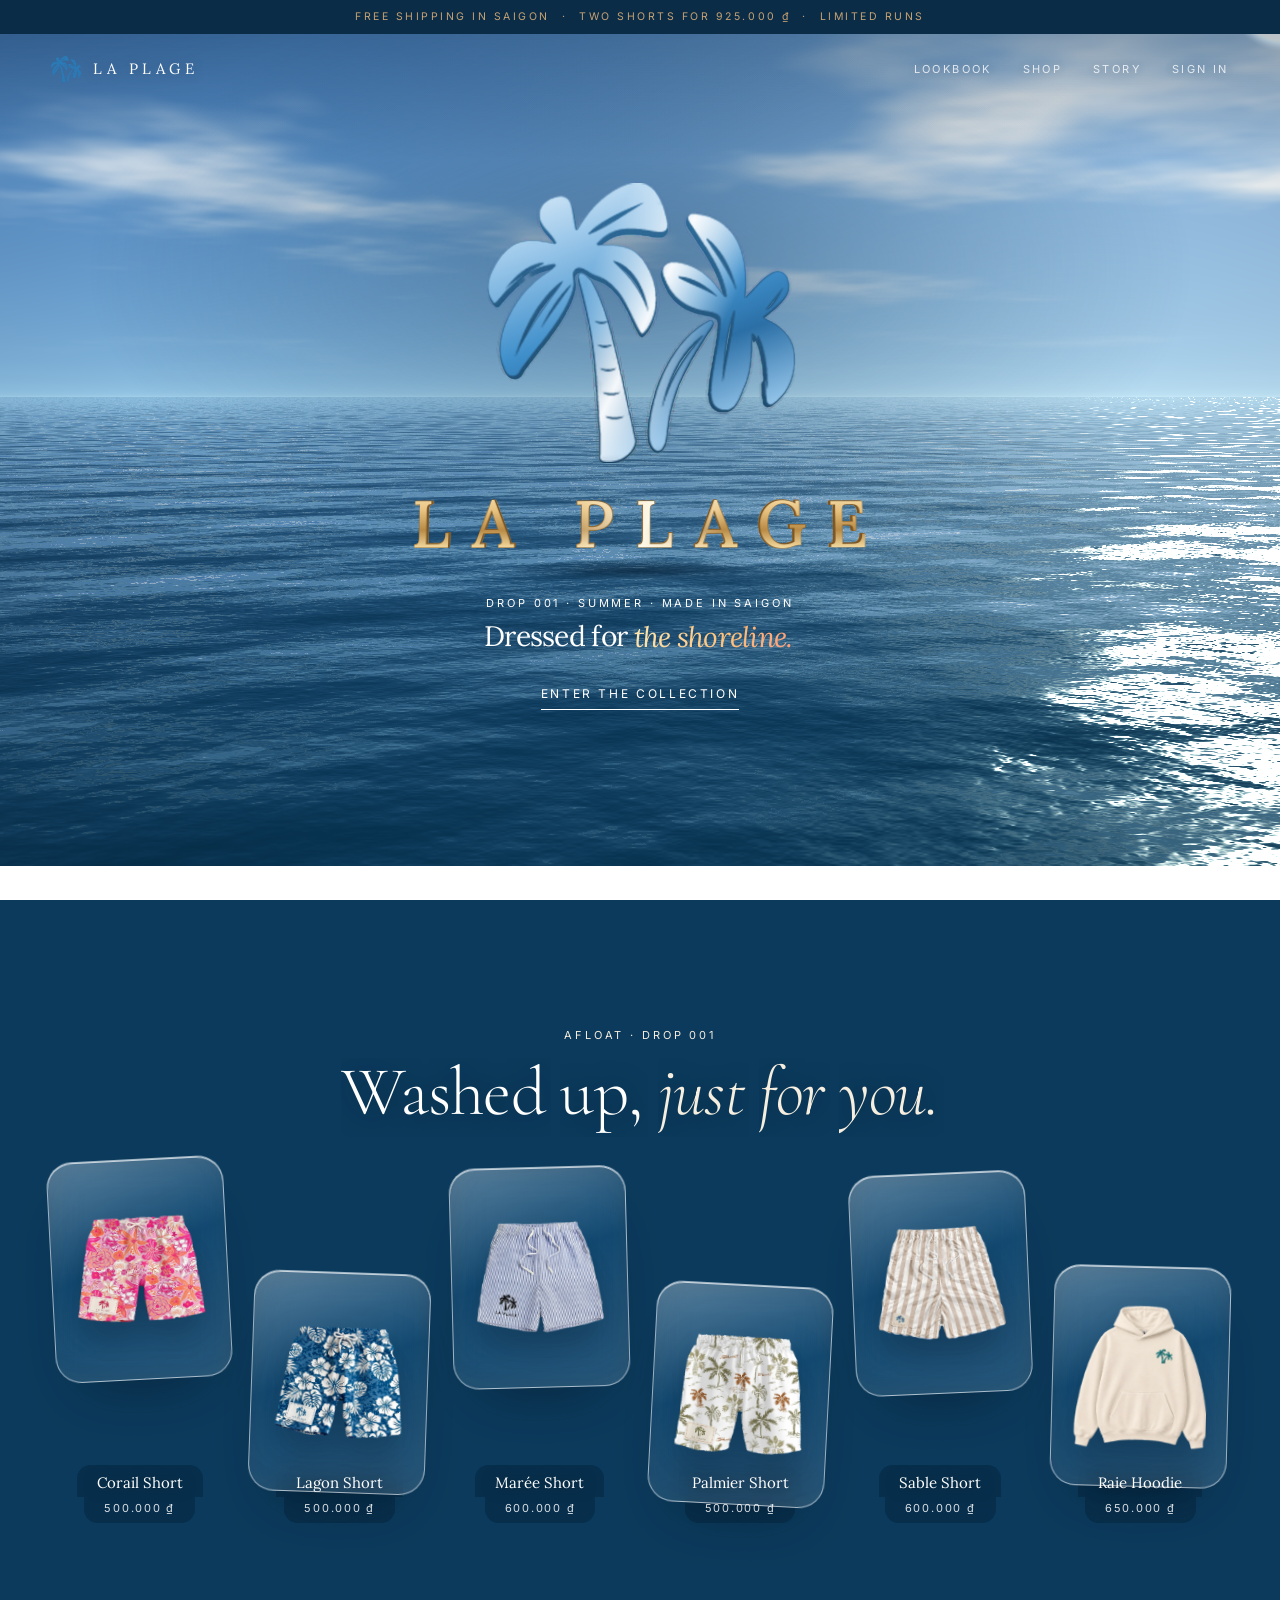
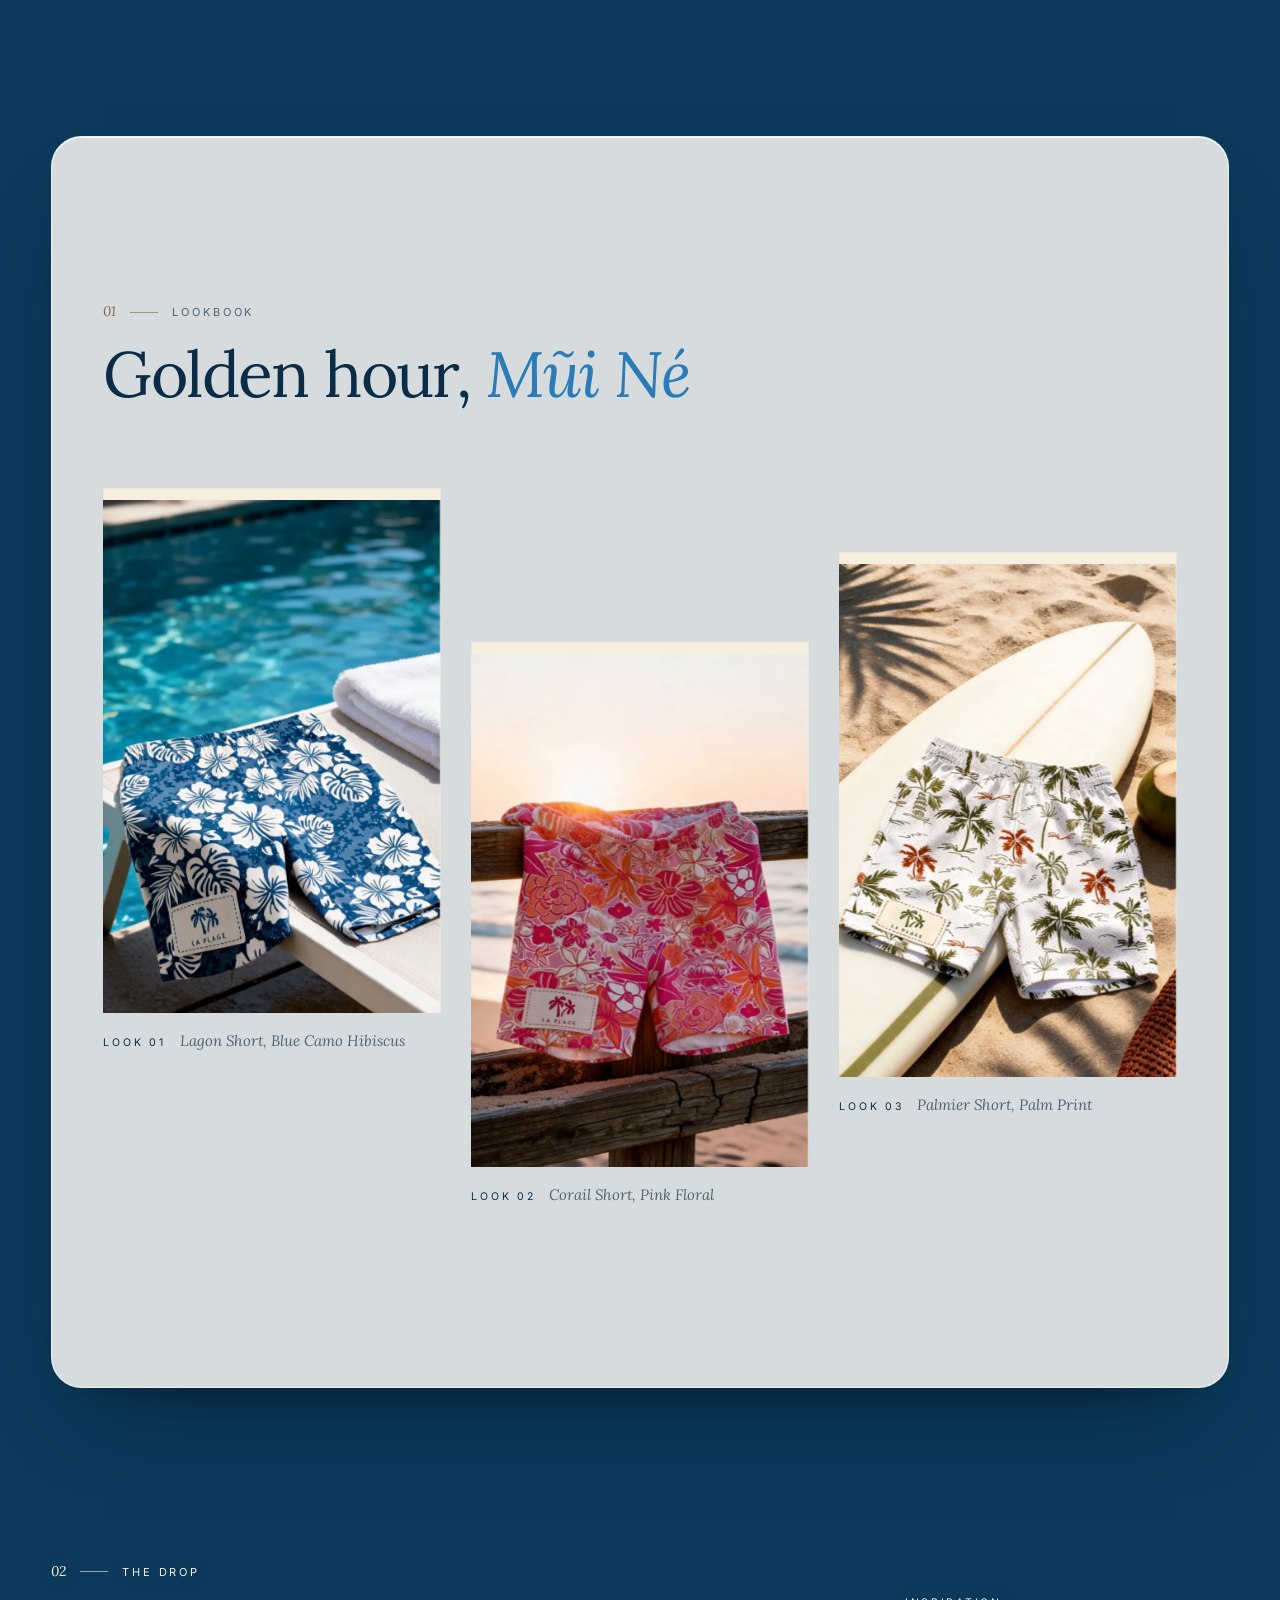
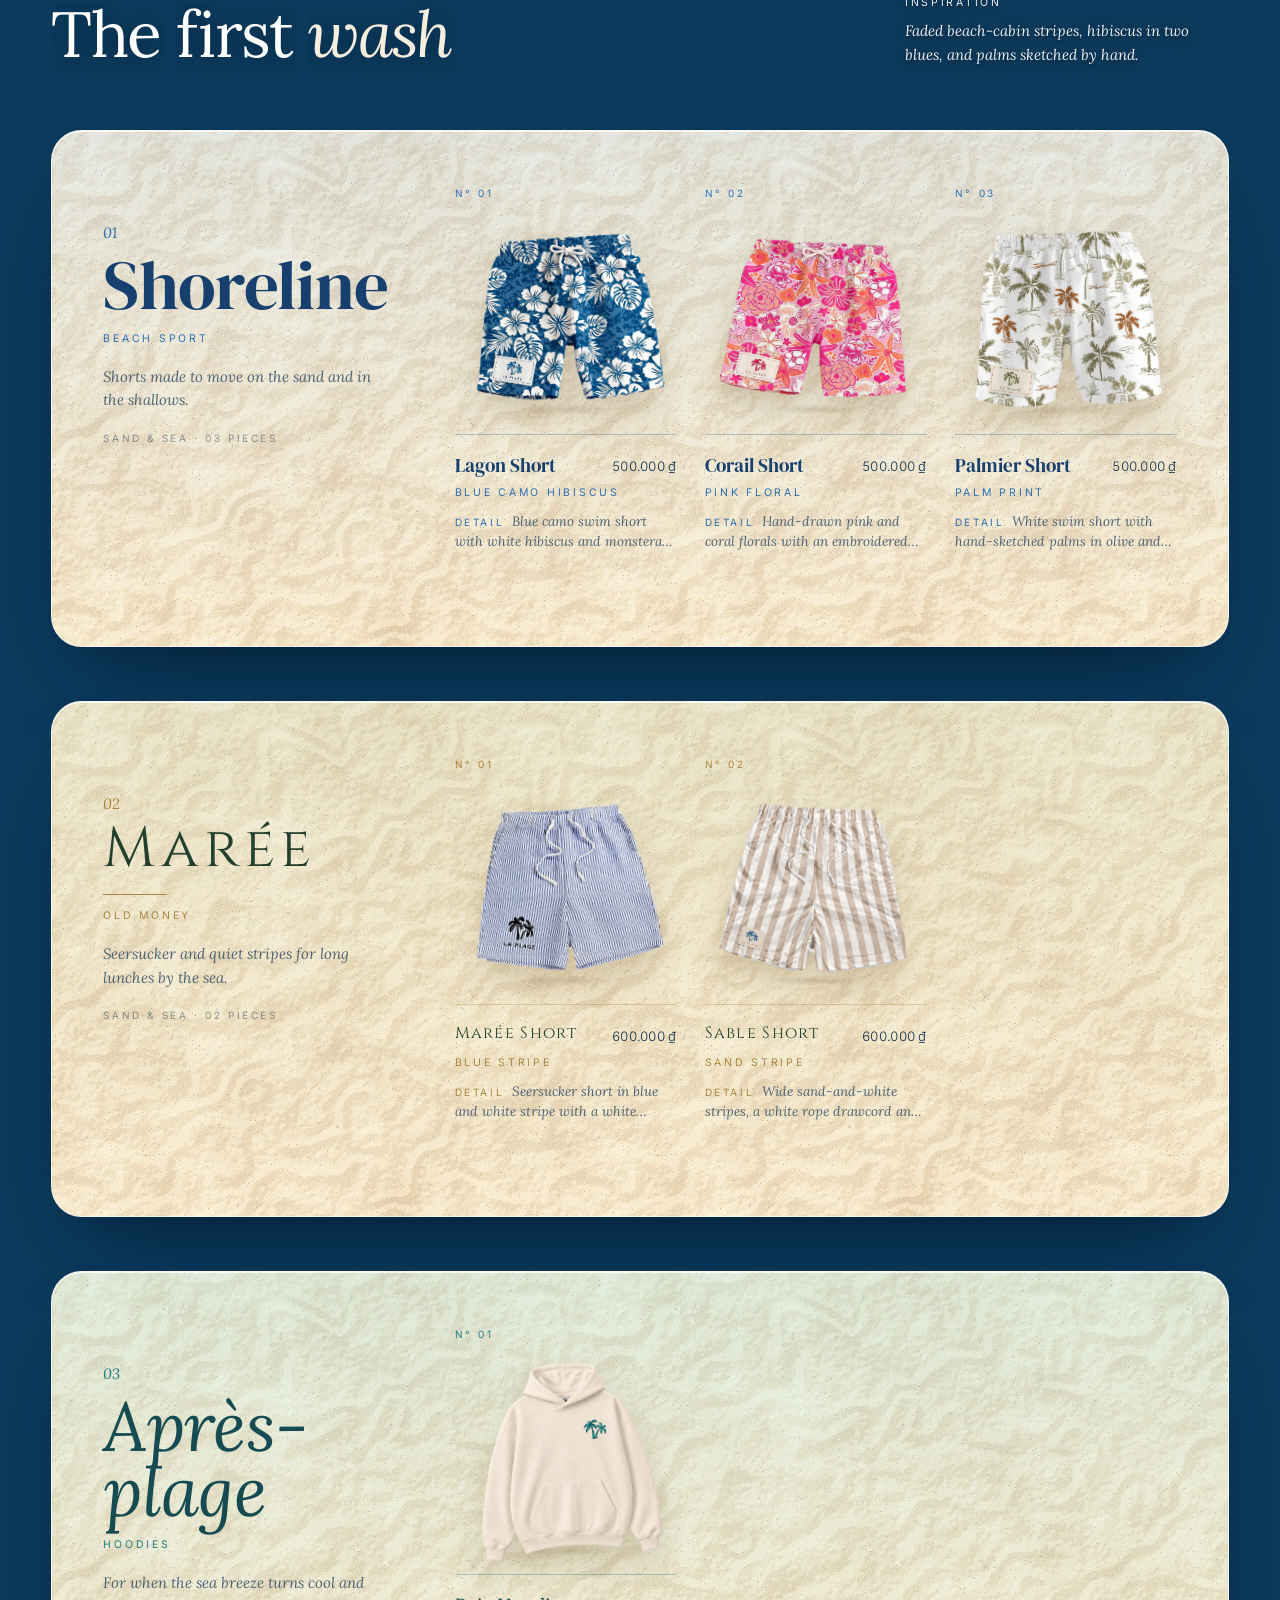
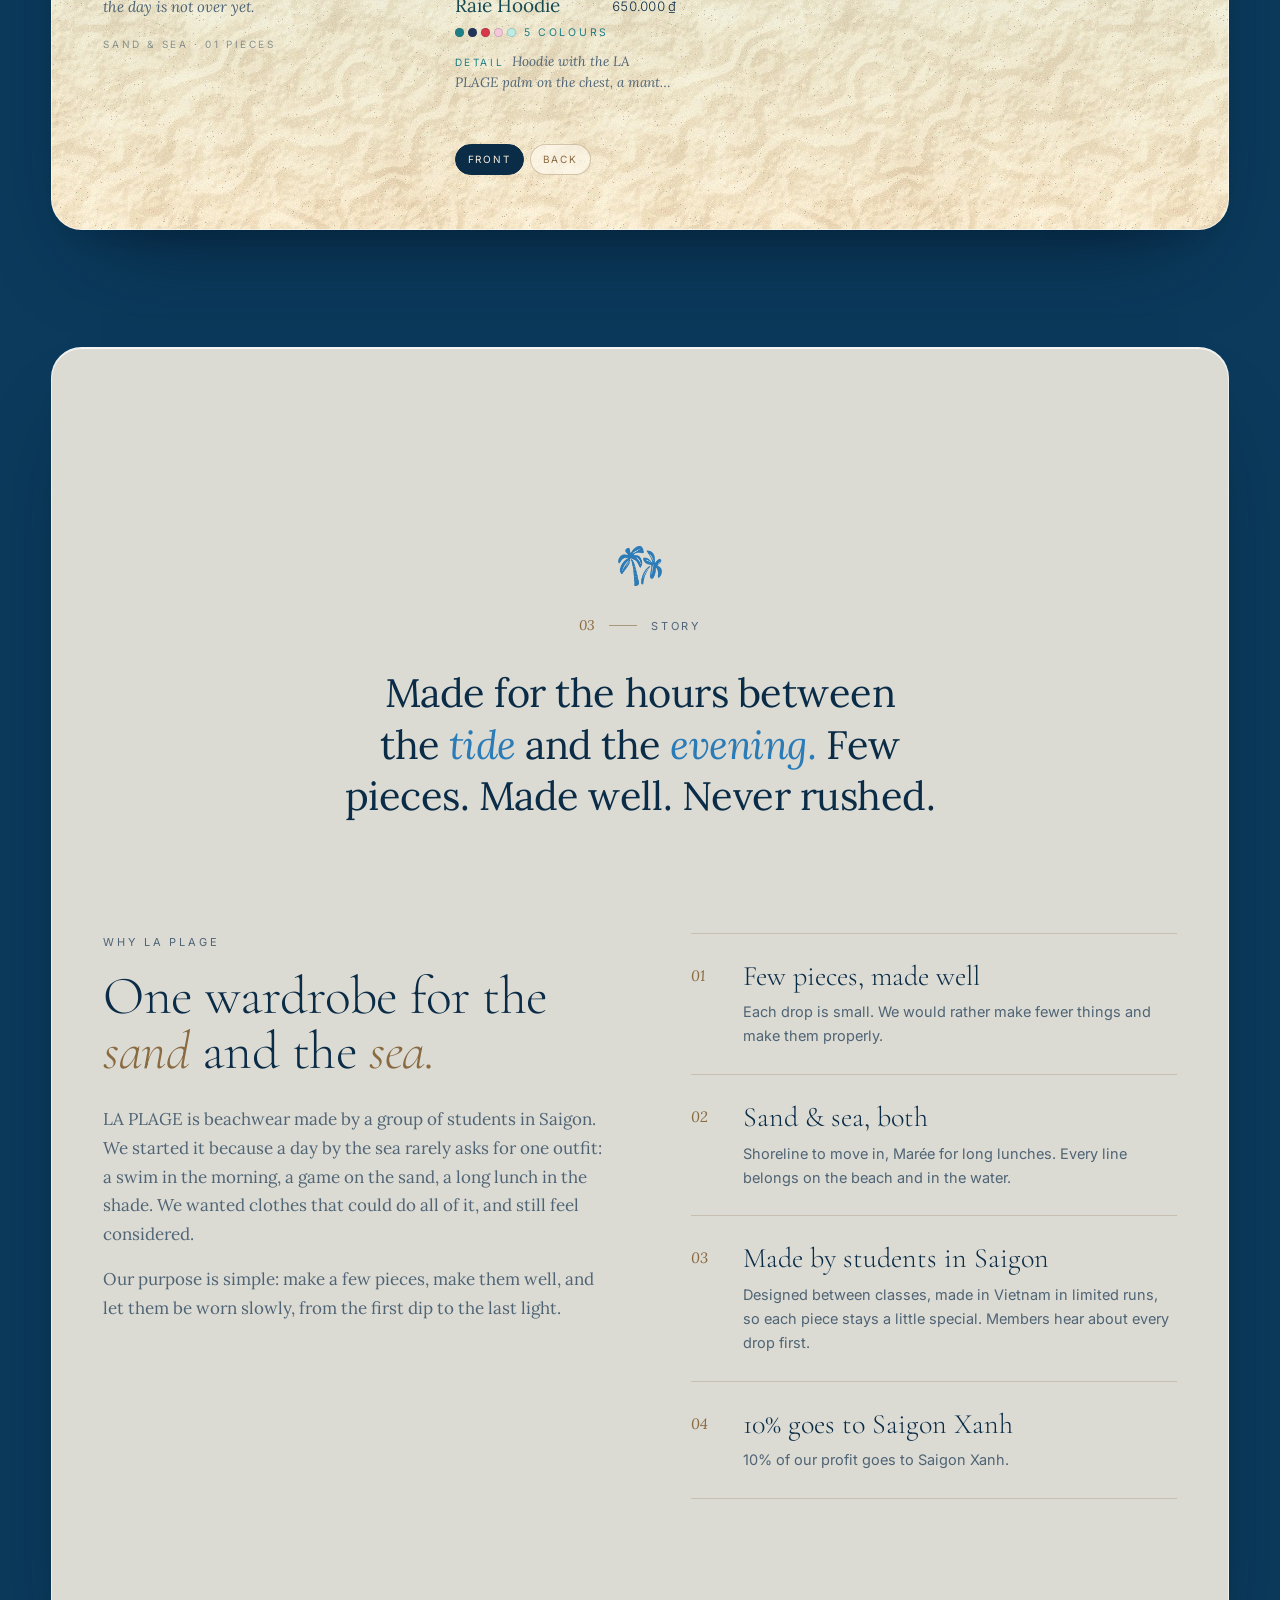
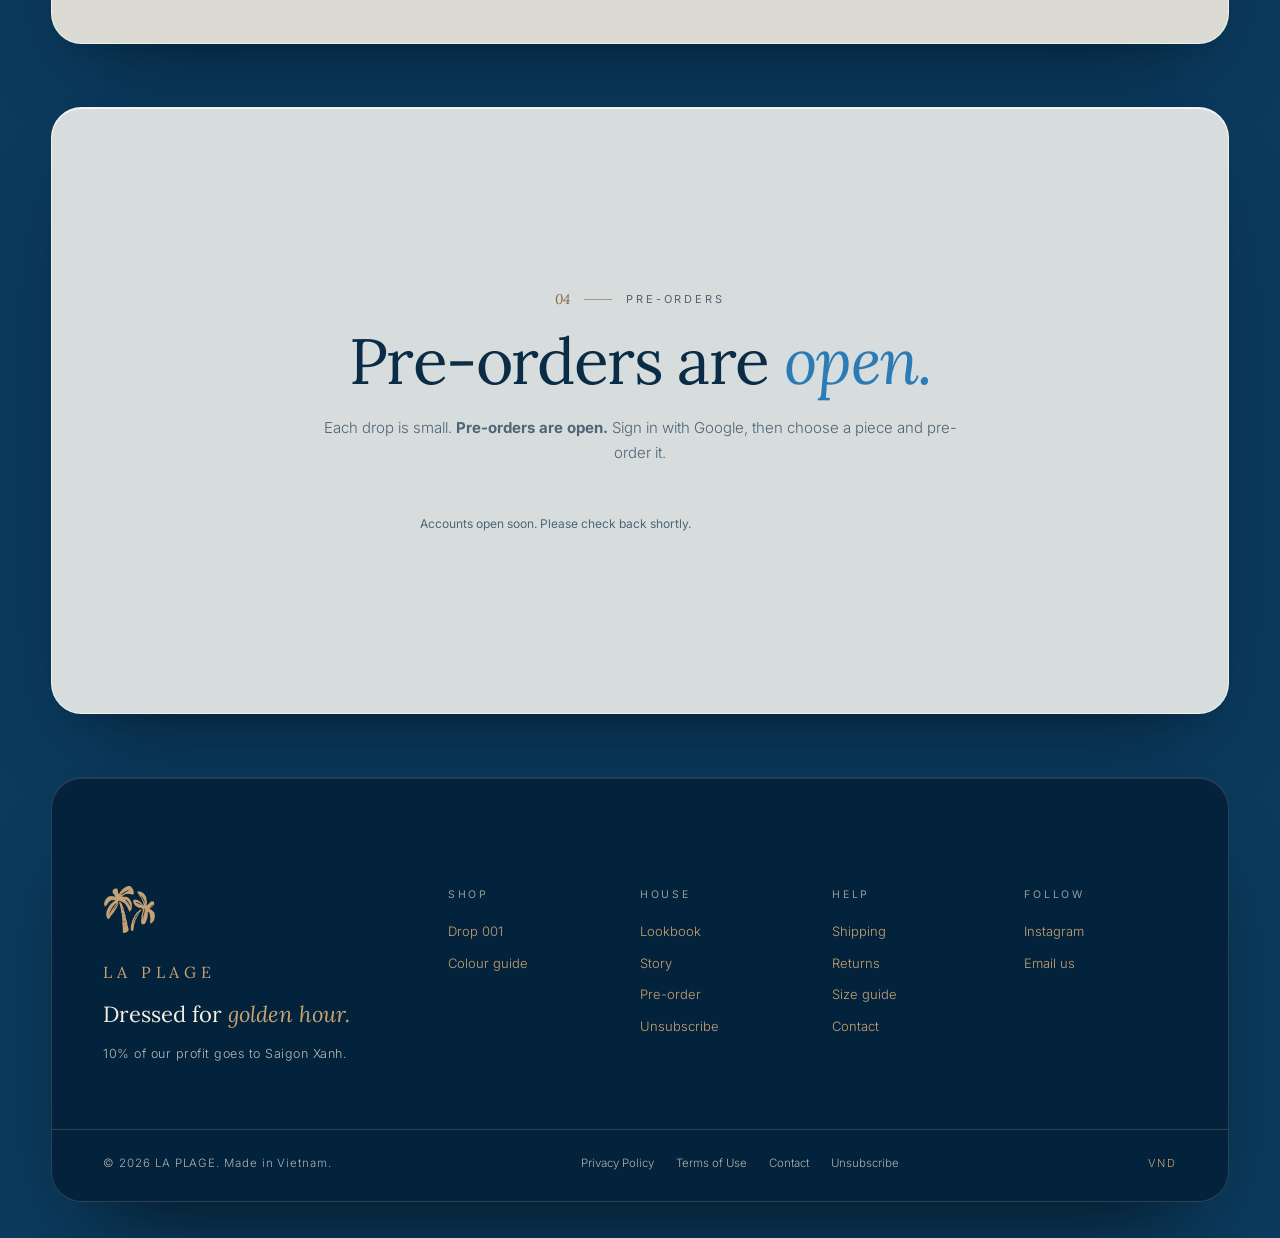
==== commit 9e2c946c: "Add the Raie Hoodie (test site only) - New line "Apres-plage" (hoodies) with the Raie Hoodie in five" ====
--- a/index.html
+++ b/index.html
@@ -21,7 +21,7 @@
   <link rel="preconnect" href="https://fonts.googleapis.com">
   <link rel="preconnect" href="https://fonts.gstatic.com" crossorigin>
   <link rel="stylesheet" href="https://fonts.googleapis.com/css2?family=Cinzel:wght@400;500&family=Cormorant+Garamond:ital,wght@0,300;1,300&family=DM+Serif+Display:ital@0;1&family=Playfair+Display:ital,wght@1,500&family=Inter:wght@300;400;500&family=Lora:ital,wght@0,400;0,500;1,400;1,500&display=swap">
-  <link rel="stylesheet" href="styles.css?v=67">
+  <link rel="stylesheet" href="styles.css?v=68">
   <link rel="stylesheet" href="portal/portal.css?v=55">
   <script>document.documentElement.classList.replace('no-js','js')</script>
 </head>
@@ -284,7 +284,7 @@
   <script src="intro.js?v=47" defer></script>
   <script src="ocean.js?v=46" defer></script>
   <script src="piece3d.js?v=52" defer></script>
-  <script src="main.js?v=63" defer></script>
+  <script src="main.js?v=64" defer></script>
   <script src="firebase-config.js?v=64"></script>
   <script type="module" src="portal/site.js?v=68"></script>
 </body>
--- a/styles.css
+++ b/styles.css
@@ -1840,6 +1840,7 @@
 .row[data-line="lagon"] { --line-ink: #17406E; --line-accent: #2F6FB0; --line-tint: rgba(214, 232, 247, .55); }
 .row[data-line="riva"]  { --line-ink: #C2386F; --line-accent: #E77FA6; --line-tint: rgba(255, 222, 232, .55); }
 .row[data-line="maree"] { --line-ink: #23402F; --line-accent: #A9853F; --line-tint: rgba(226, 232, 214, .55); }
+.row[data-line="raie"]  { --line-ink: #164B52; --line-accent: #1F7F86; --line-tint: rgba(210, 238, 234, .6); }   /* Après-plage: the teal of the Raie embroidery */
 .strip--gallery .rows .row[data-line] {
   background:
     linear-gradient(180deg, var(--line-tint), rgba(255, 248, 232, .45)),
@@ -1948,3 +1949,5 @@
     display: flex; justify-content: center; background: var(--white); box-shadow: 0 10px 30px -12px rgba(11, 44, 71, .35);
   }
 }
+
+.row[data-line="raie"] .row__name { font-family: "Playfair Display", var(--serif); font-style: italic; }
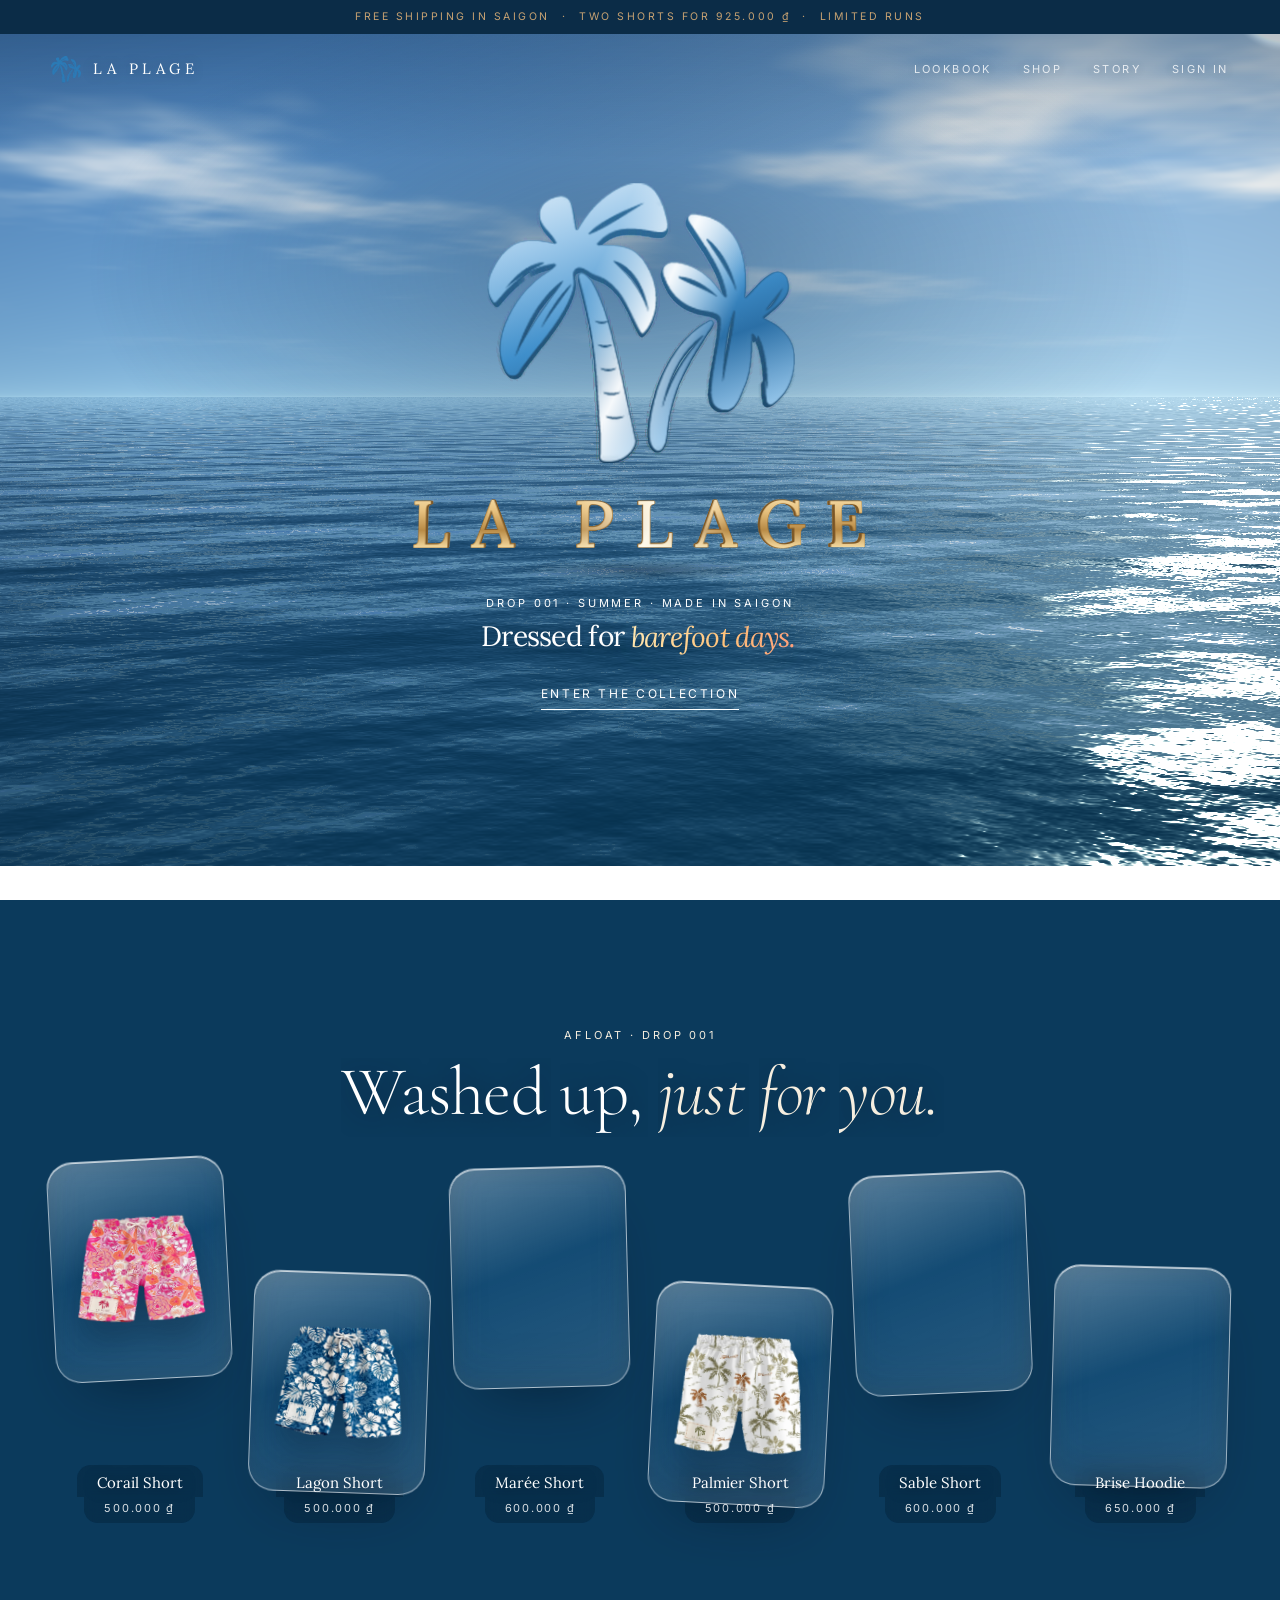
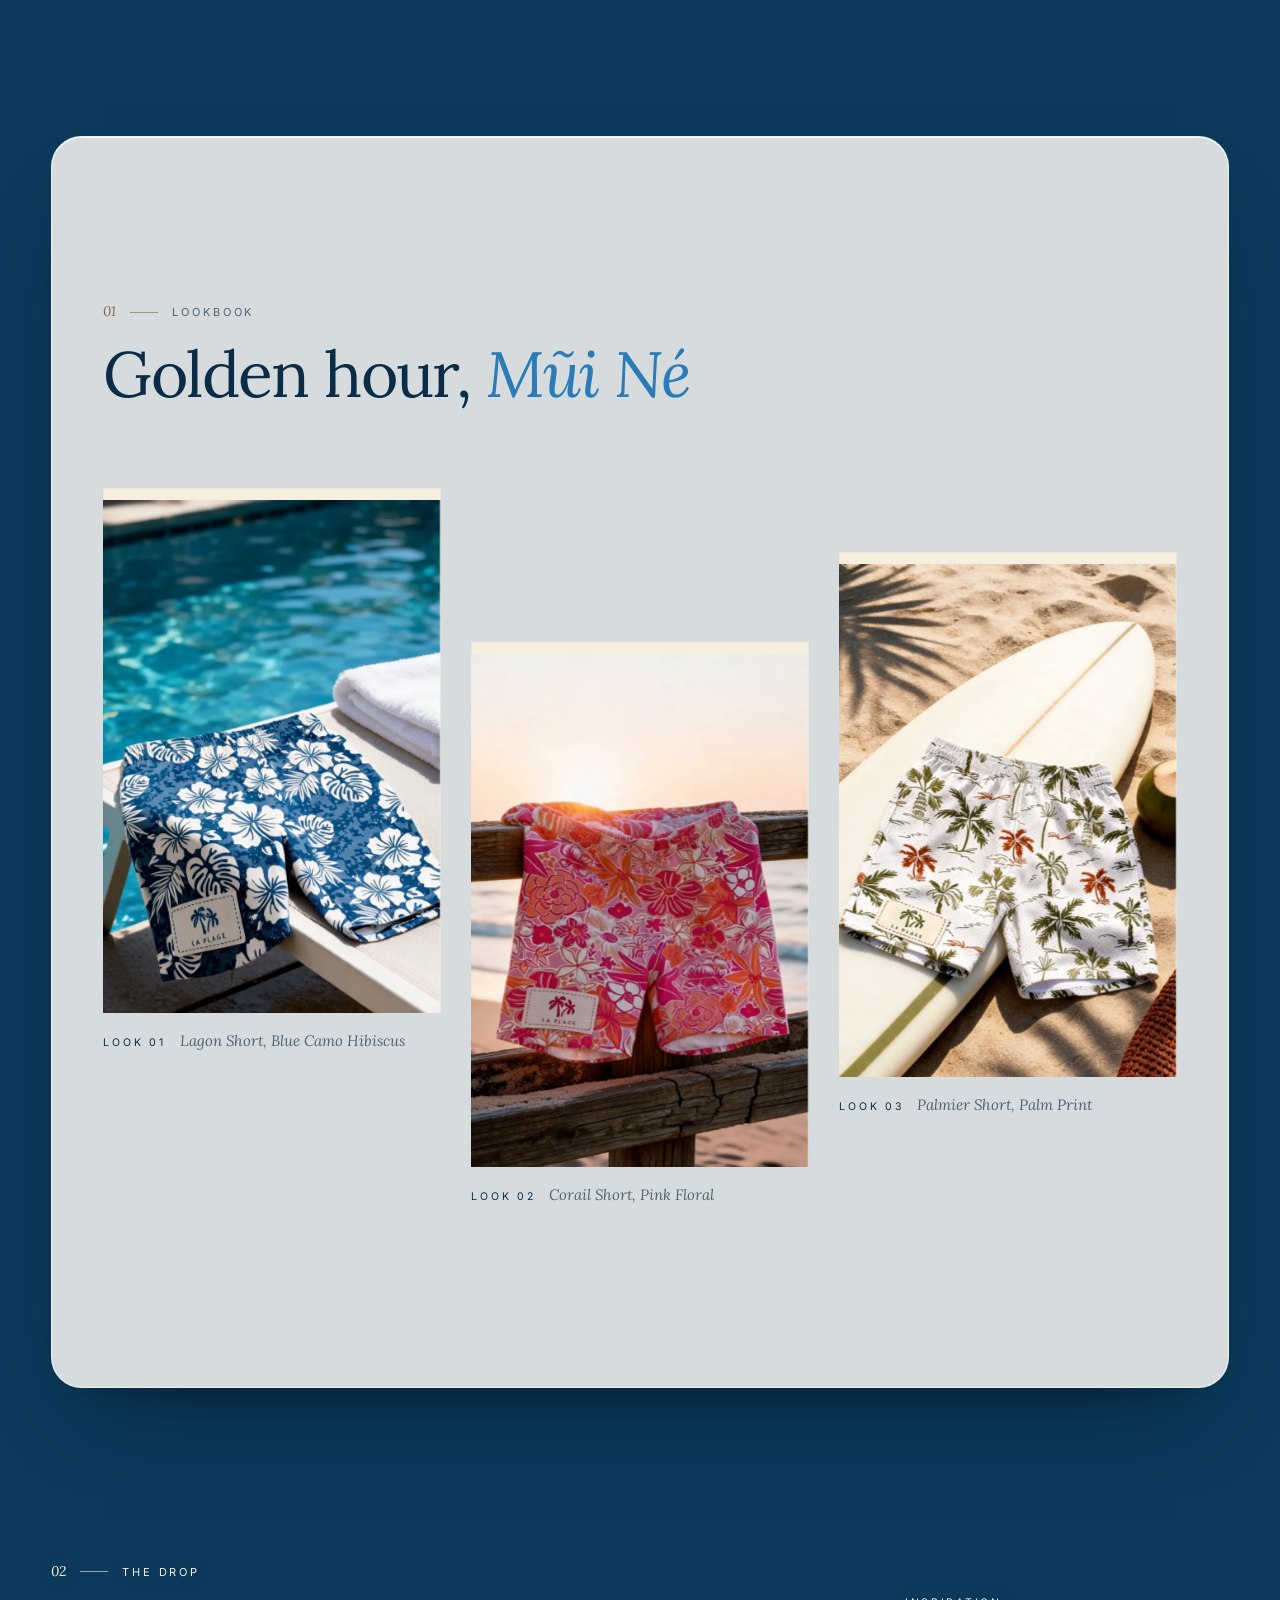
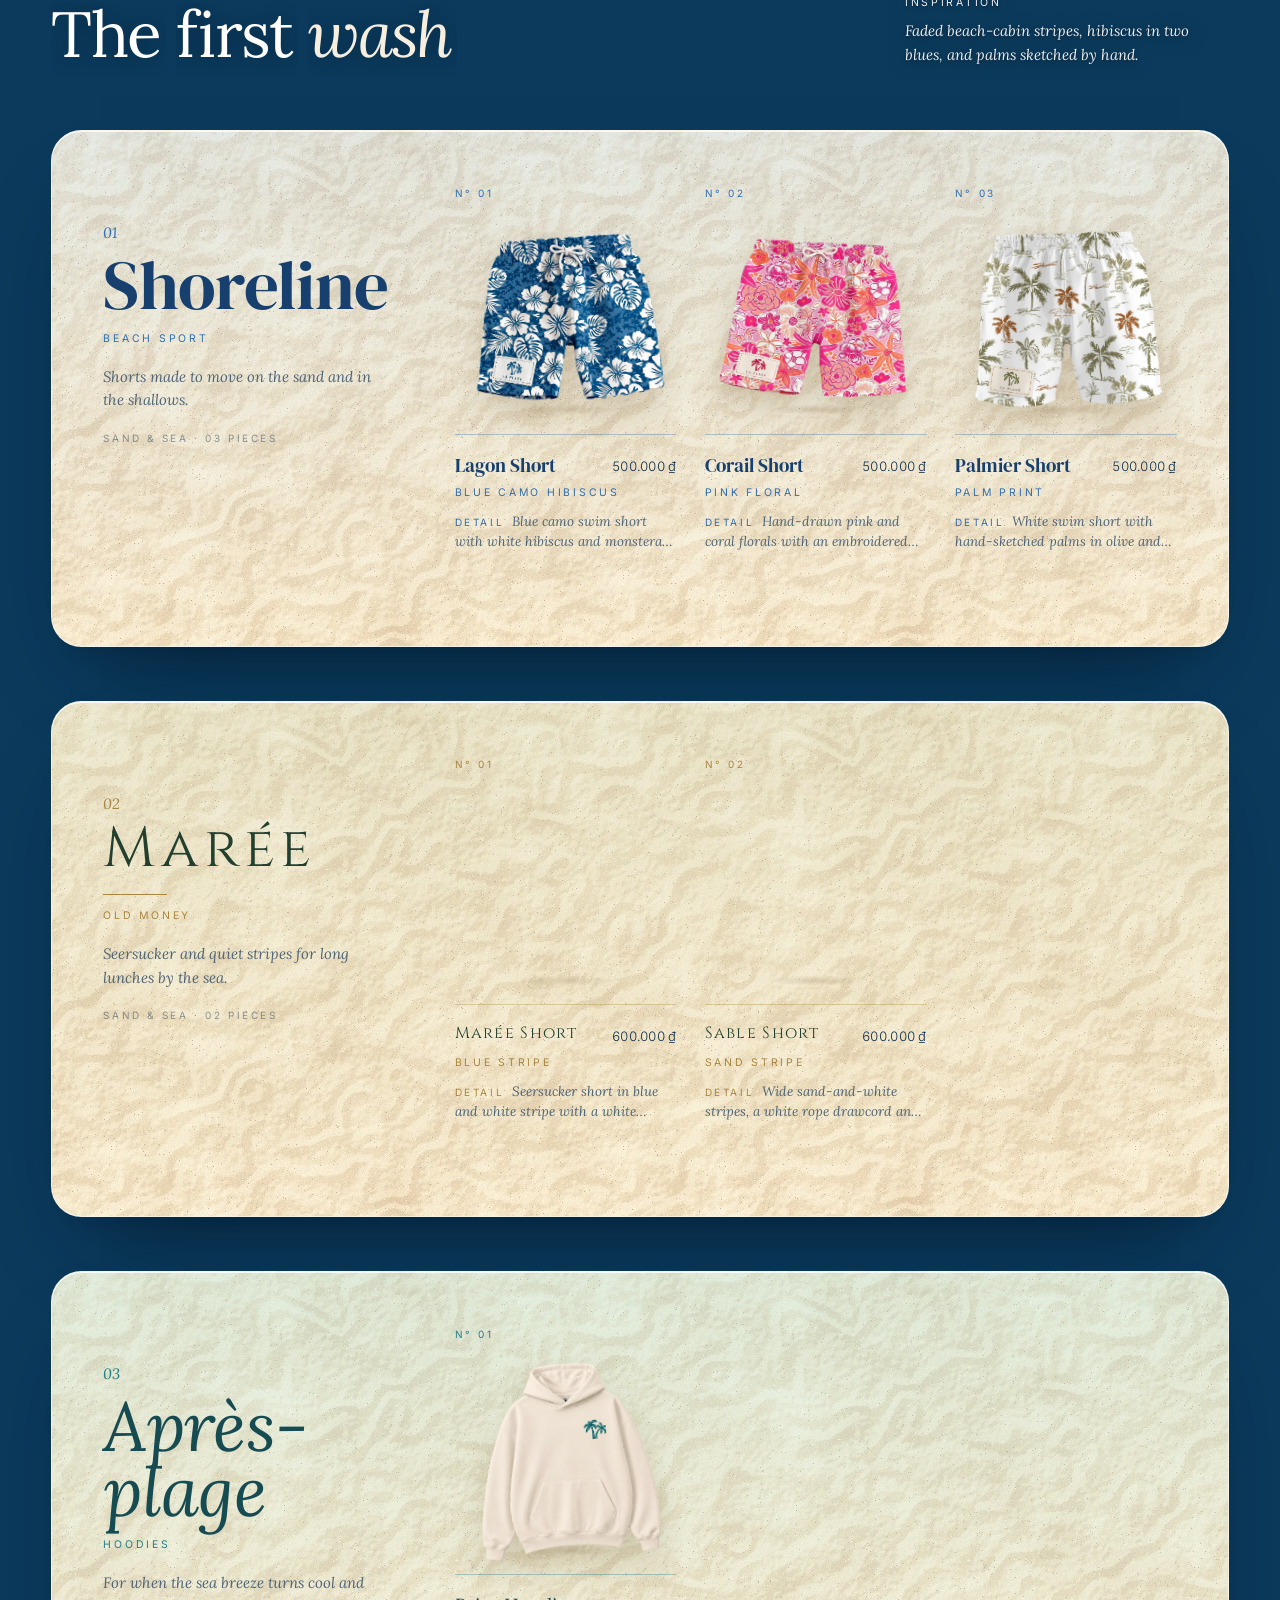
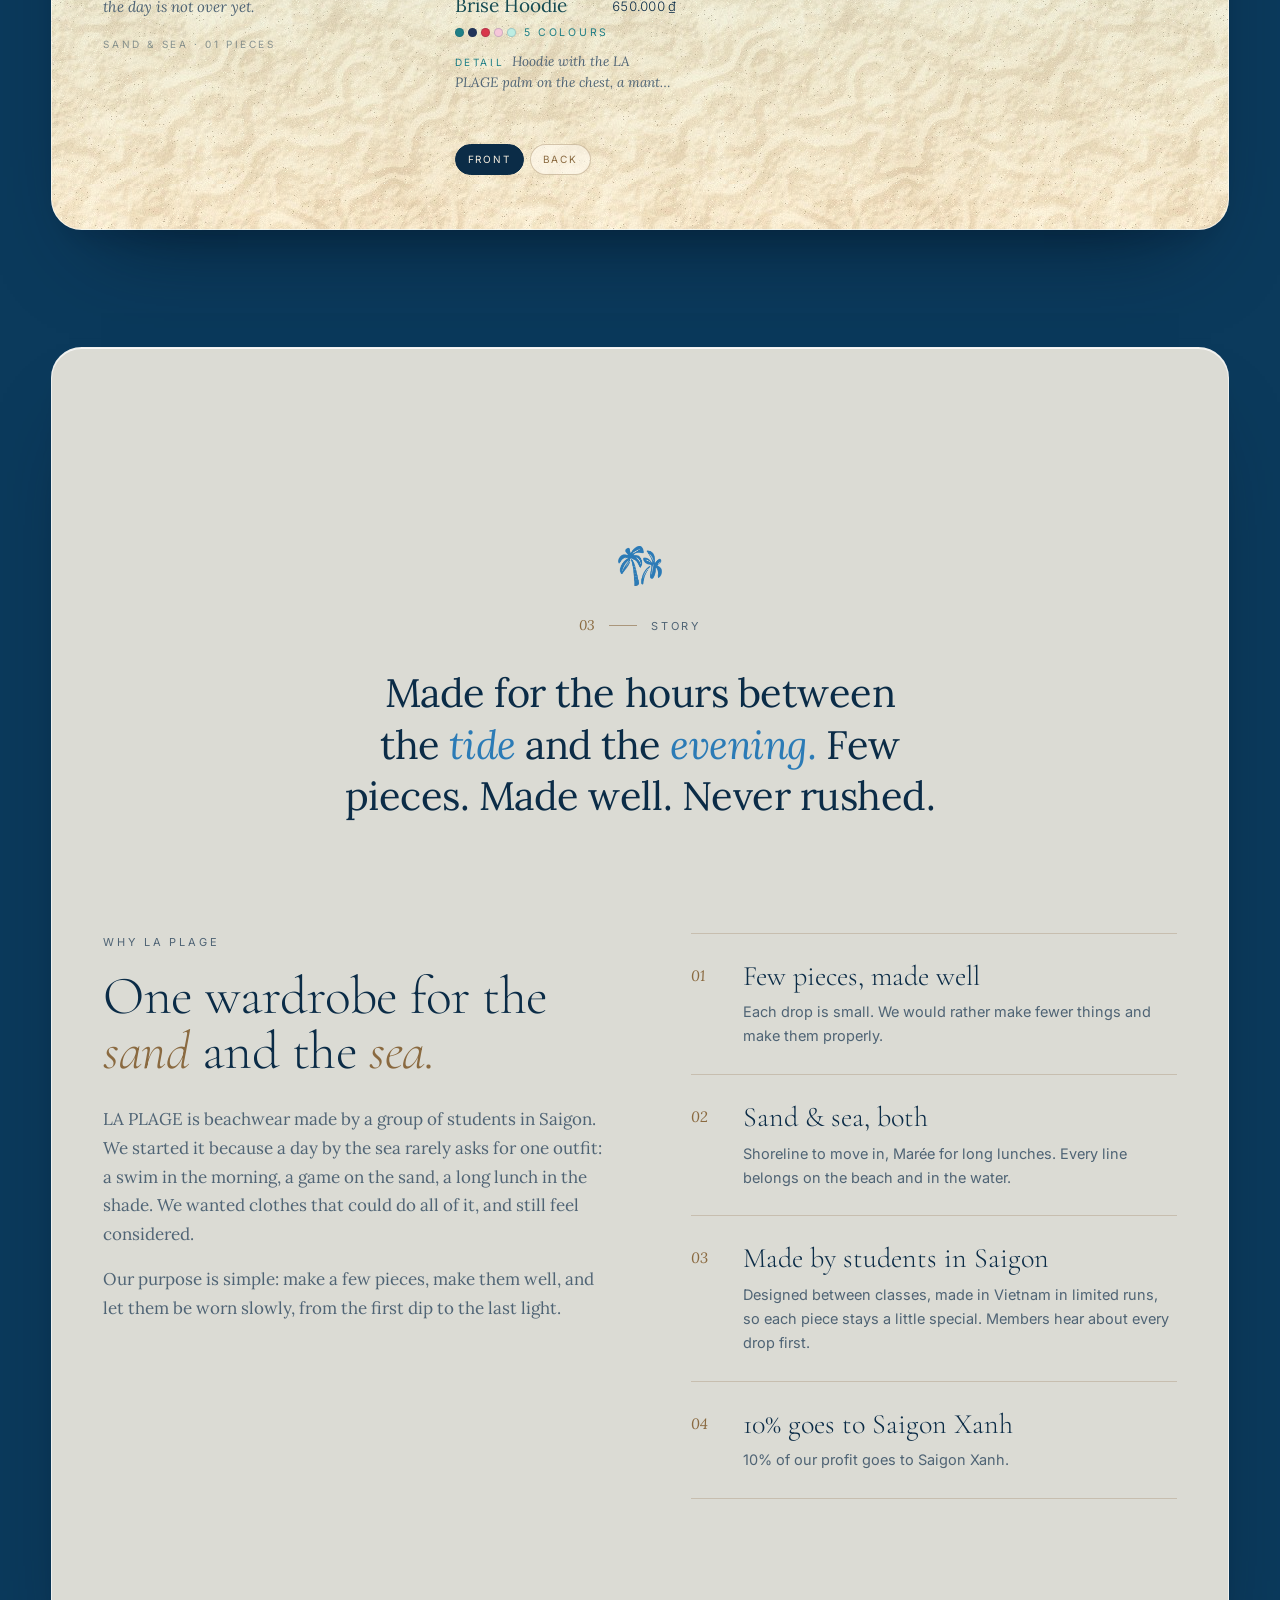
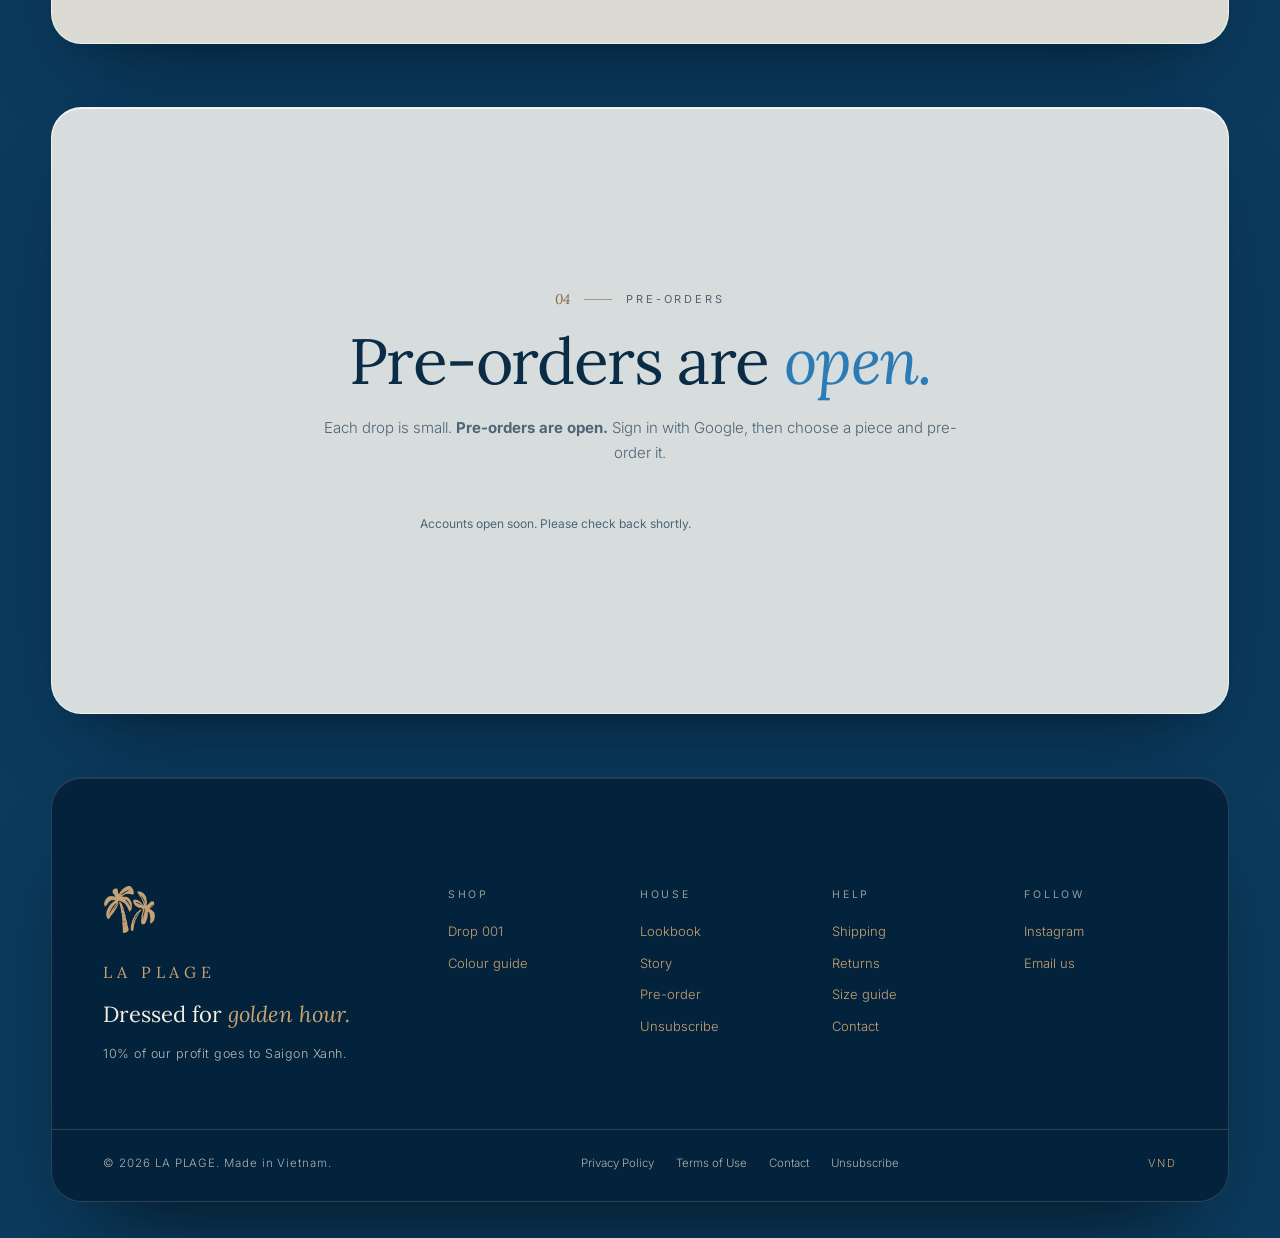
==== commit ff683121: "Rename the hoodie to the Brise Hoodie (test site) Co-Authored-By: Claude Opus 5.5 <noreply@anthropic" ====
--- a/index.html
+++ b/index.html
@@ -21,7 +21,7 @@
   <link rel="preconnect" href="https://fonts.googleapis.com">
   <link rel="preconnect" href="https://fonts.gstatic.com" crossorigin>
   <link rel="stylesheet" href="https://fonts.googleapis.com/css2?family=Cinzel:wght@400;500&family=Cormorant+Garamond:ital,wght@0,300;1,300&family=DM+Serif+Display:ital@0;1&family=Playfair+Display:ital,wght@1,500&family=Inter:wght@300;400;500&family=Lora:ital,wght@0,400;0,500;1,400;1,500&display=swap">
-  <link rel="stylesheet" href="styles.css?v=68">
+  <link rel="stylesheet" href="styles.css?v=69">
   <link rel="stylesheet" href="portal/portal.css?v=55">
   <script>document.documentElement.classList.replace('no-js','js')</script>
 </head>
--- a/styles.css
+++ b/styles.css
@@ -1840,7 +1840,7 @@
 .row[data-line="lagon"] { --line-ink: #17406E; --line-accent: #2F6FB0; --line-tint: rgba(214, 232, 247, .55); }
 .row[data-line="riva"]  { --line-ink: #C2386F; --line-accent: #E77FA6; --line-tint: rgba(255, 222, 232, .55); }
 .row[data-line="maree"] { --line-ink: #23402F; --line-accent: #A9853F; --line-tint: rgba(226, 232, 214, .55); }
-.row[data-line="raie"]  { --line-ink: #164B52; --line-accent: #1F7F86; --line-tint: rgba(210, 238, 234, .6); }   /* Après-plage: the teal of the Raie embroidery */
+.row[data-line="brise"]  { --line-ink: #164B52; --line-accent: #1F7F86; --line-tint: rgba(210, 238, 234, .6); }   /* Après-plage: the teal of the Brise embroidery */
 .strip--gallery .rows .row[data-line] {
   background:
     linear-gradient(180deg, var(--line-tint), rgba(255, 248, 232, .45)),
@@ -1950,4 +1950,4 @@
   }
 }
 
-.row[data-line="raie"] .row__name { font-family: "Playfair Display", var(--serif); font-style: italic; }
+.row[data-line="brise"] .row__name { font-family: "Playfair Display", var(--serif); font-style: italic; }
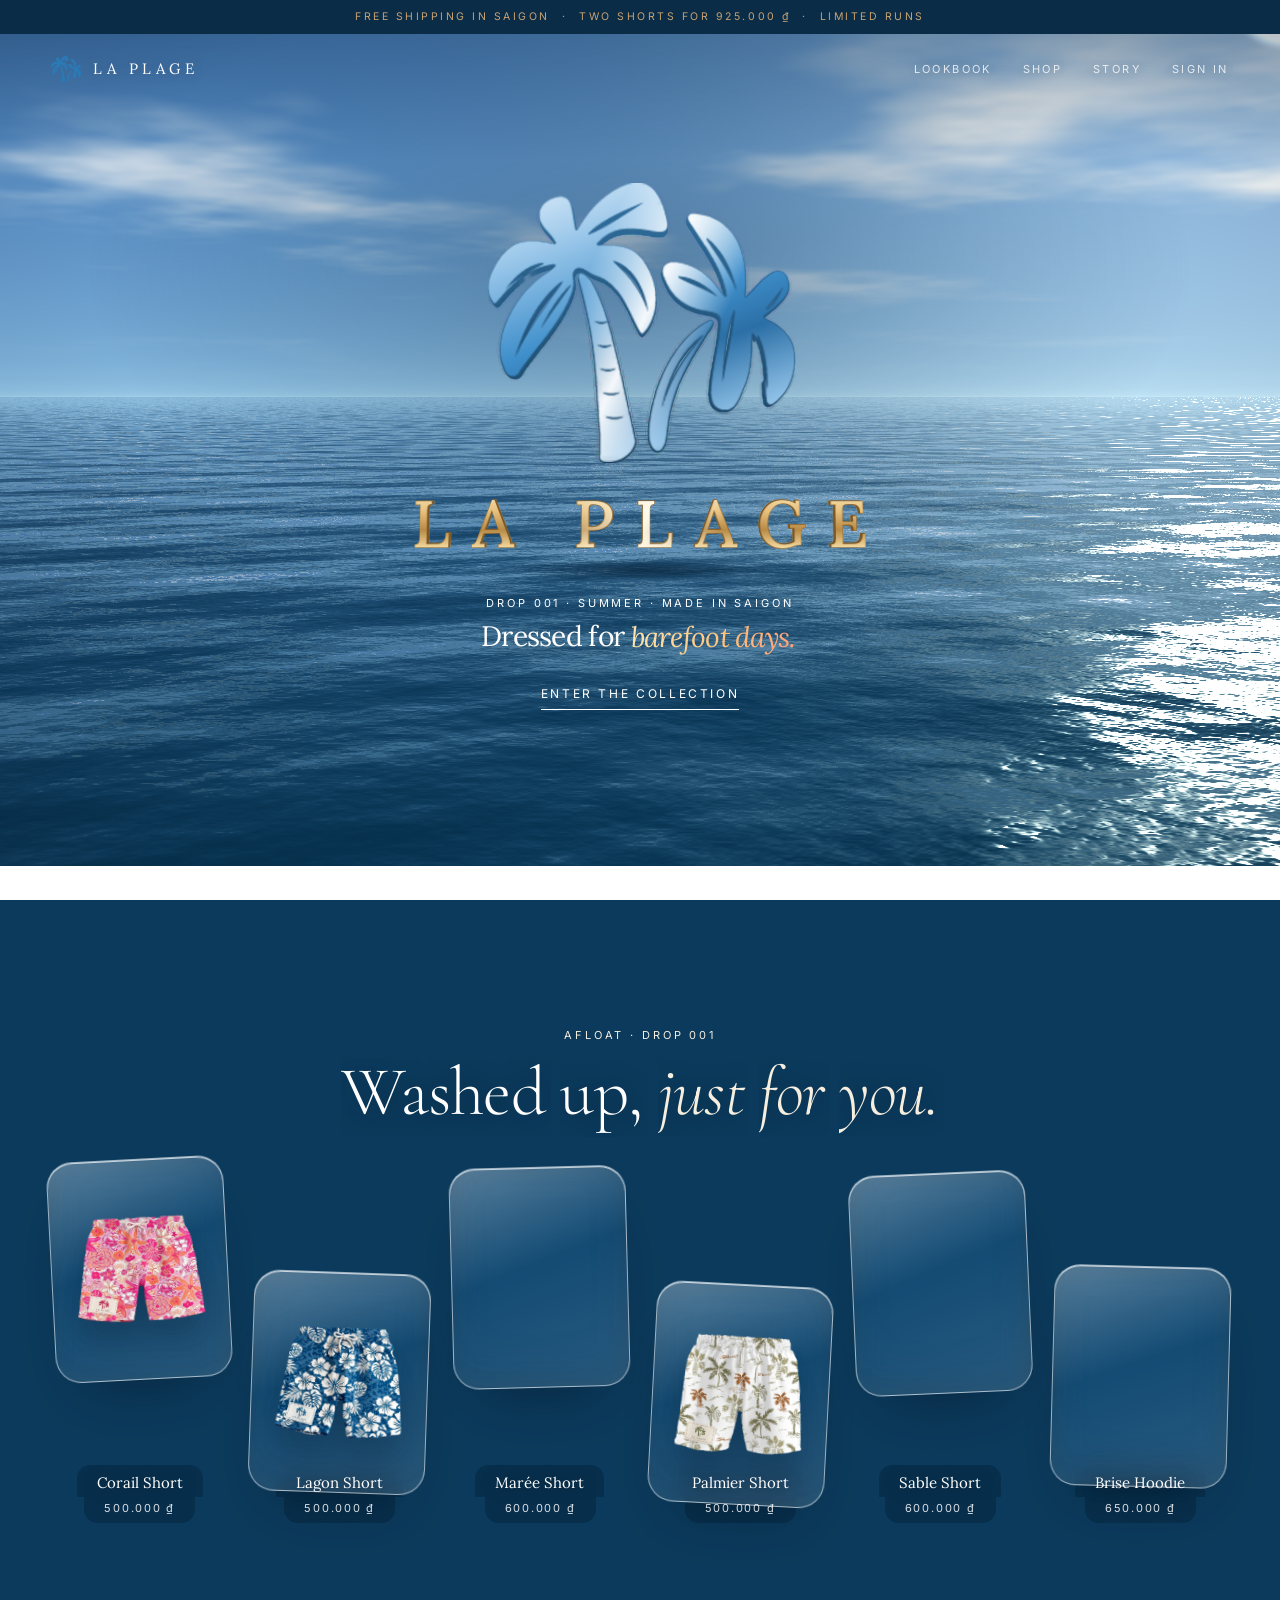
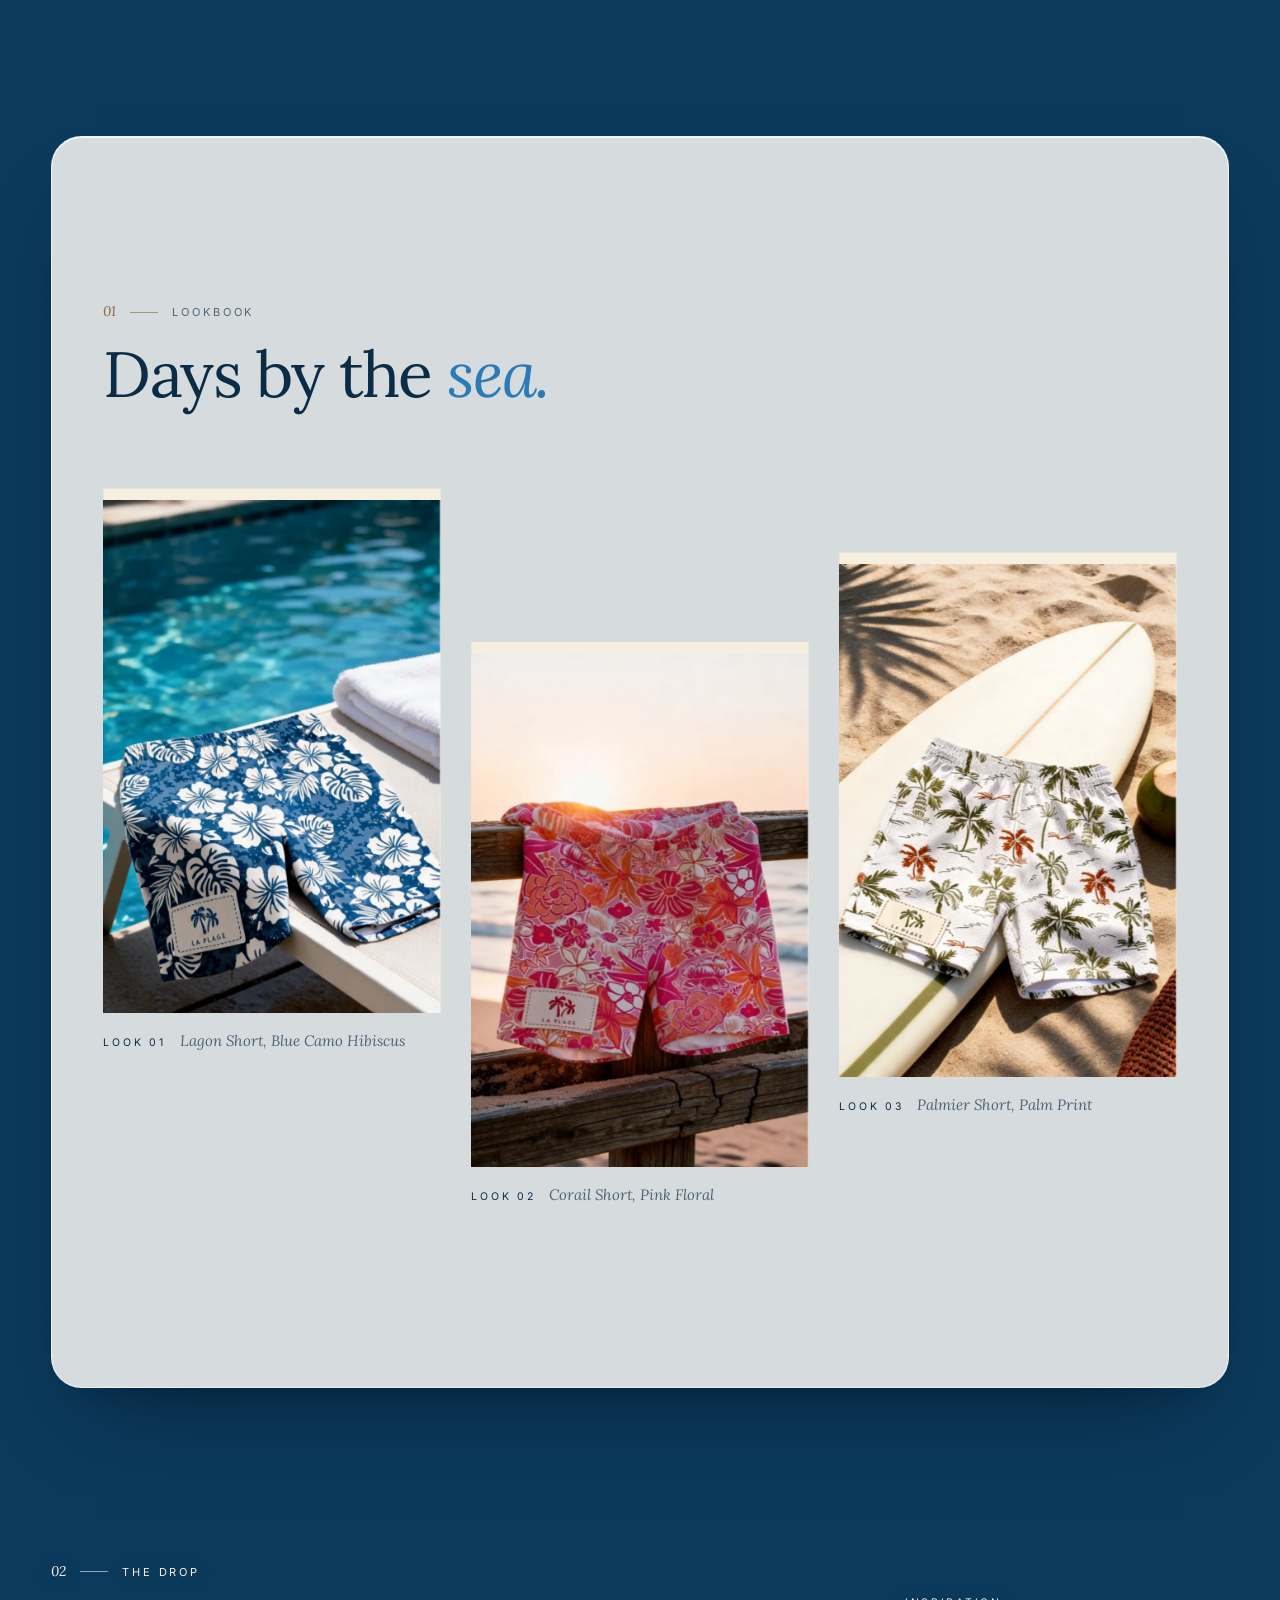
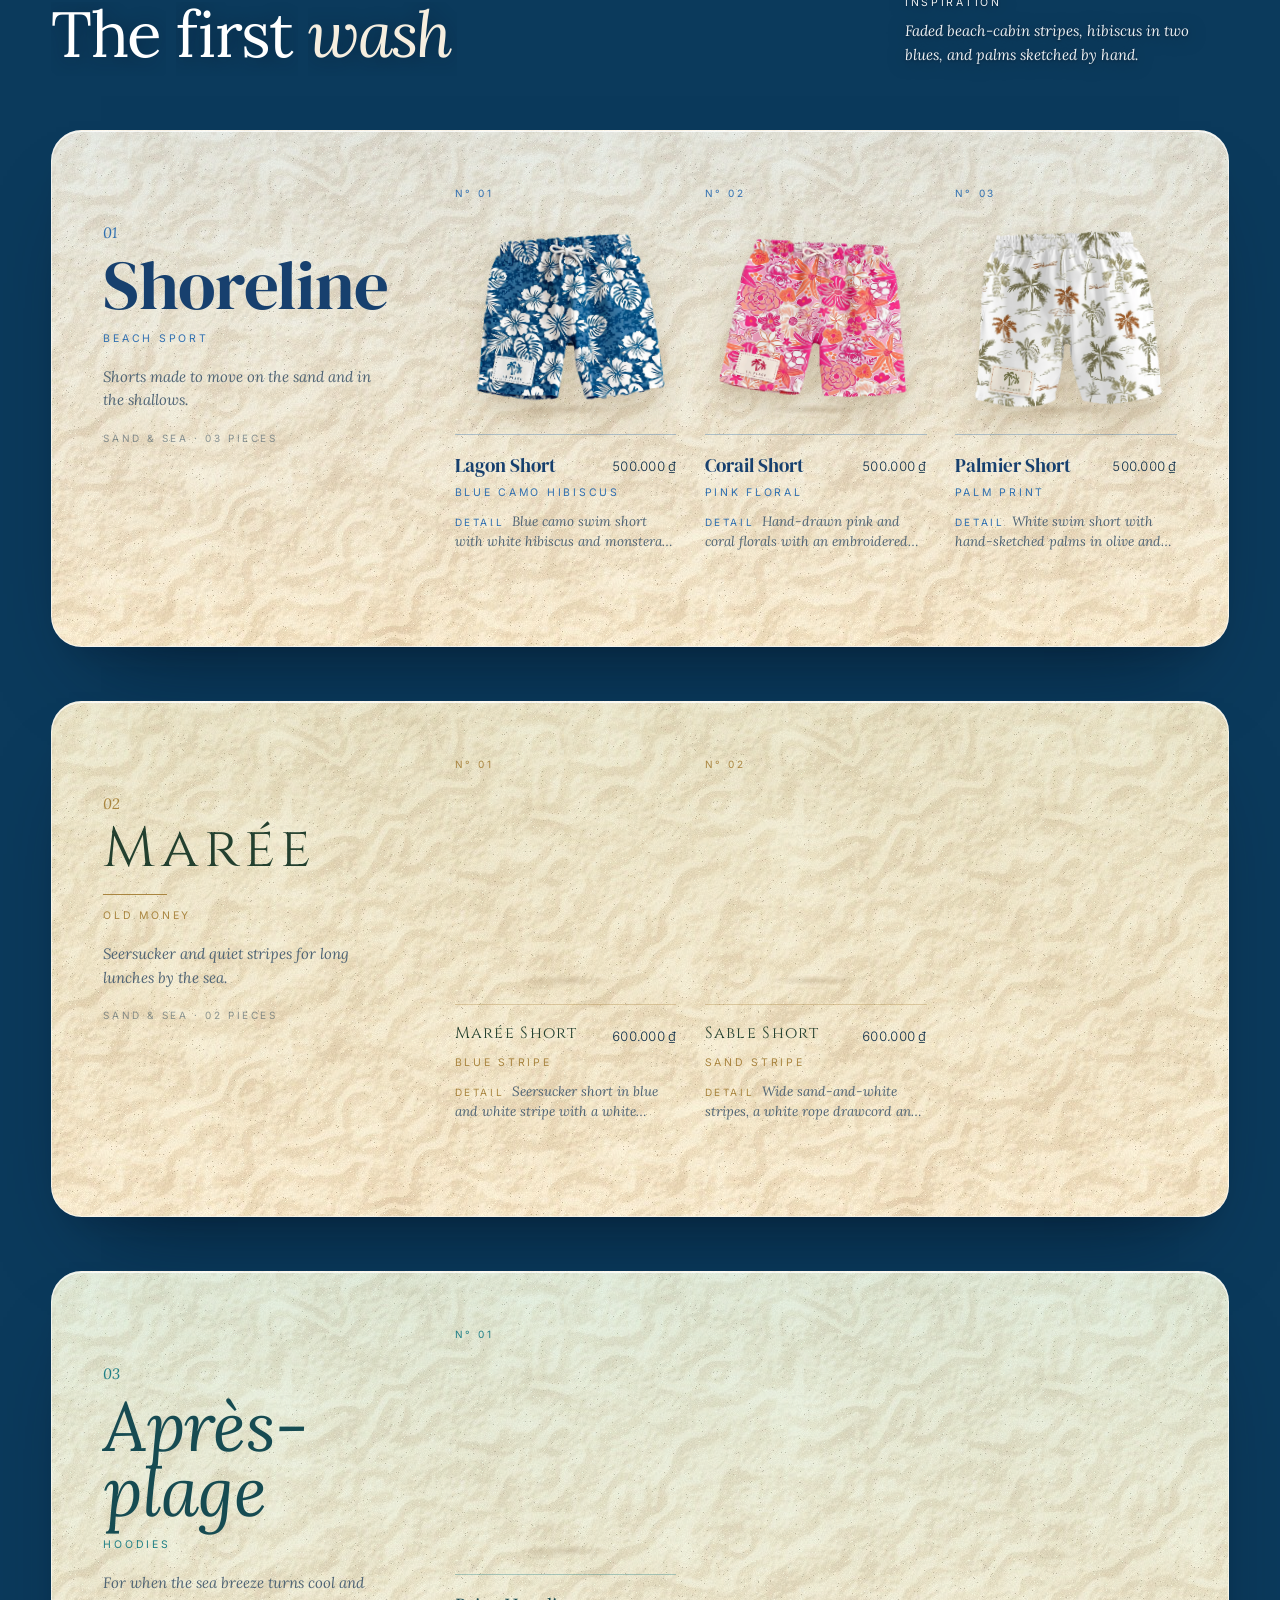
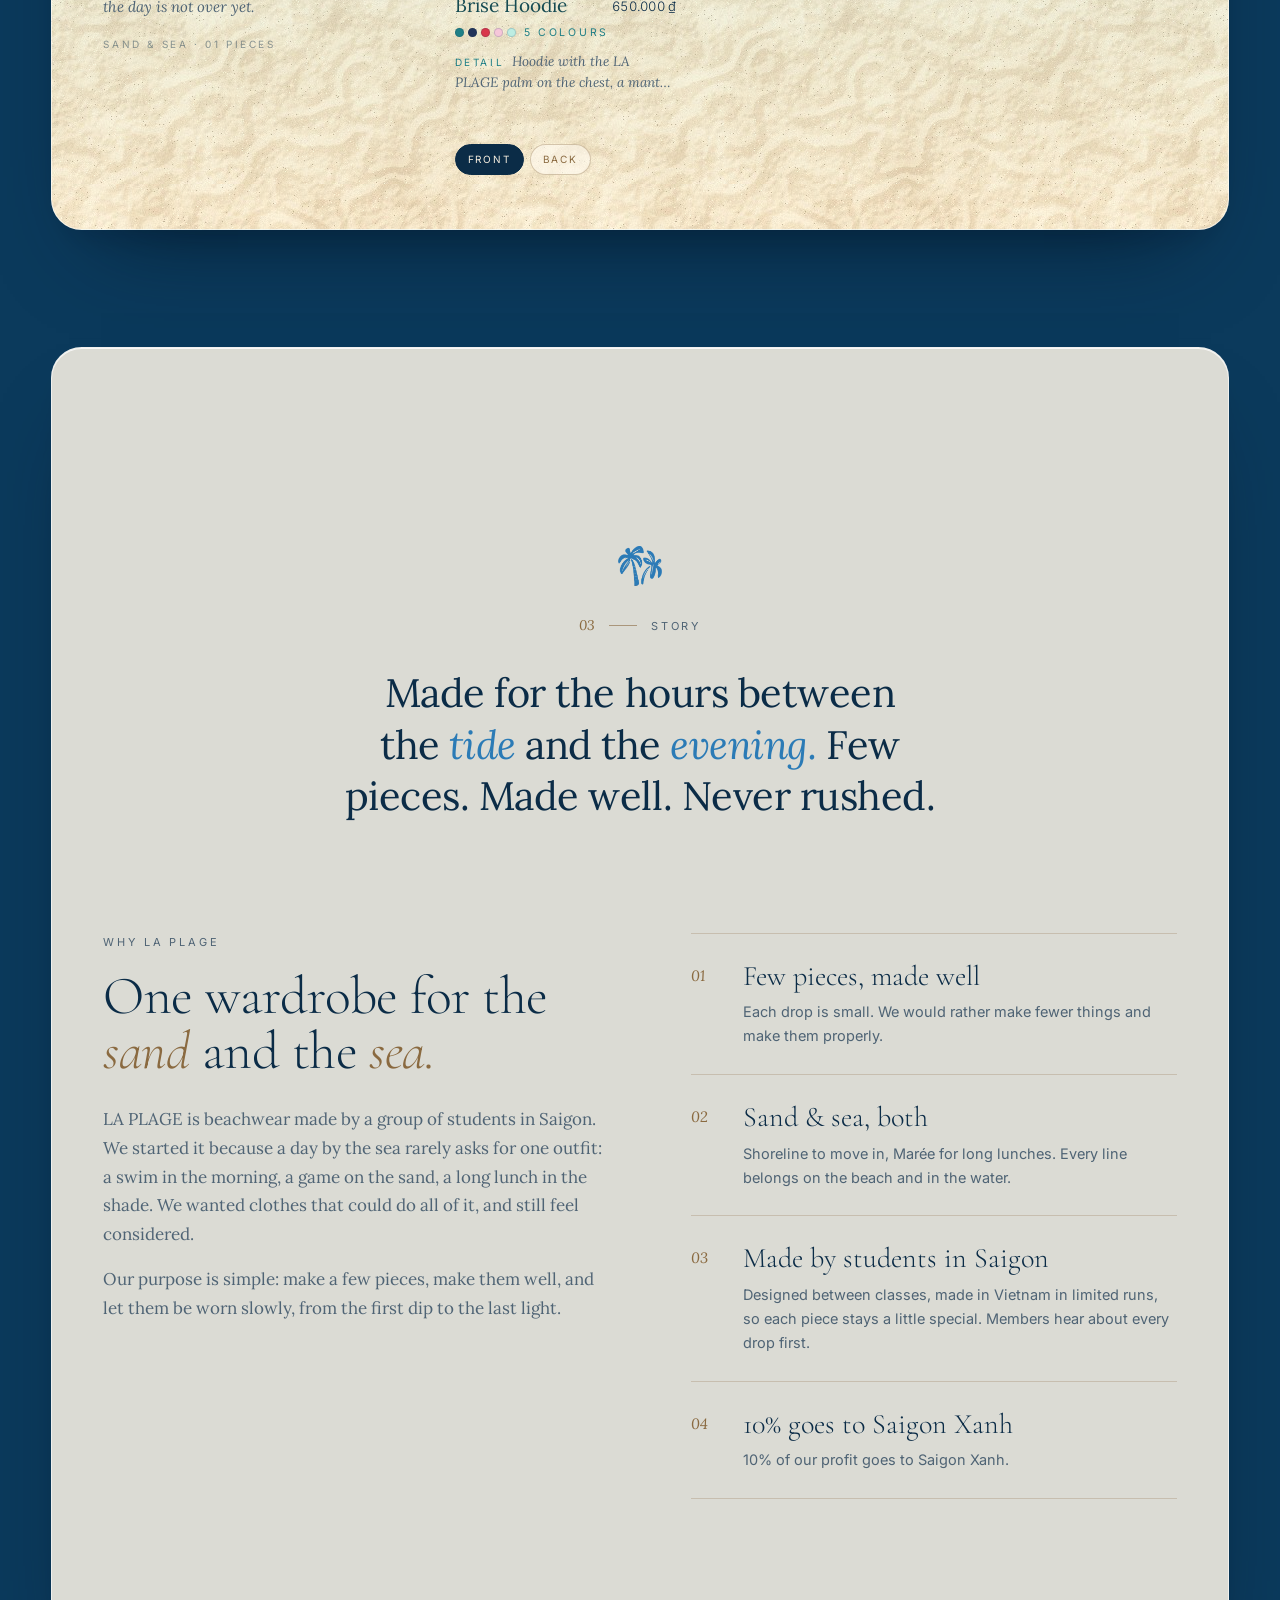
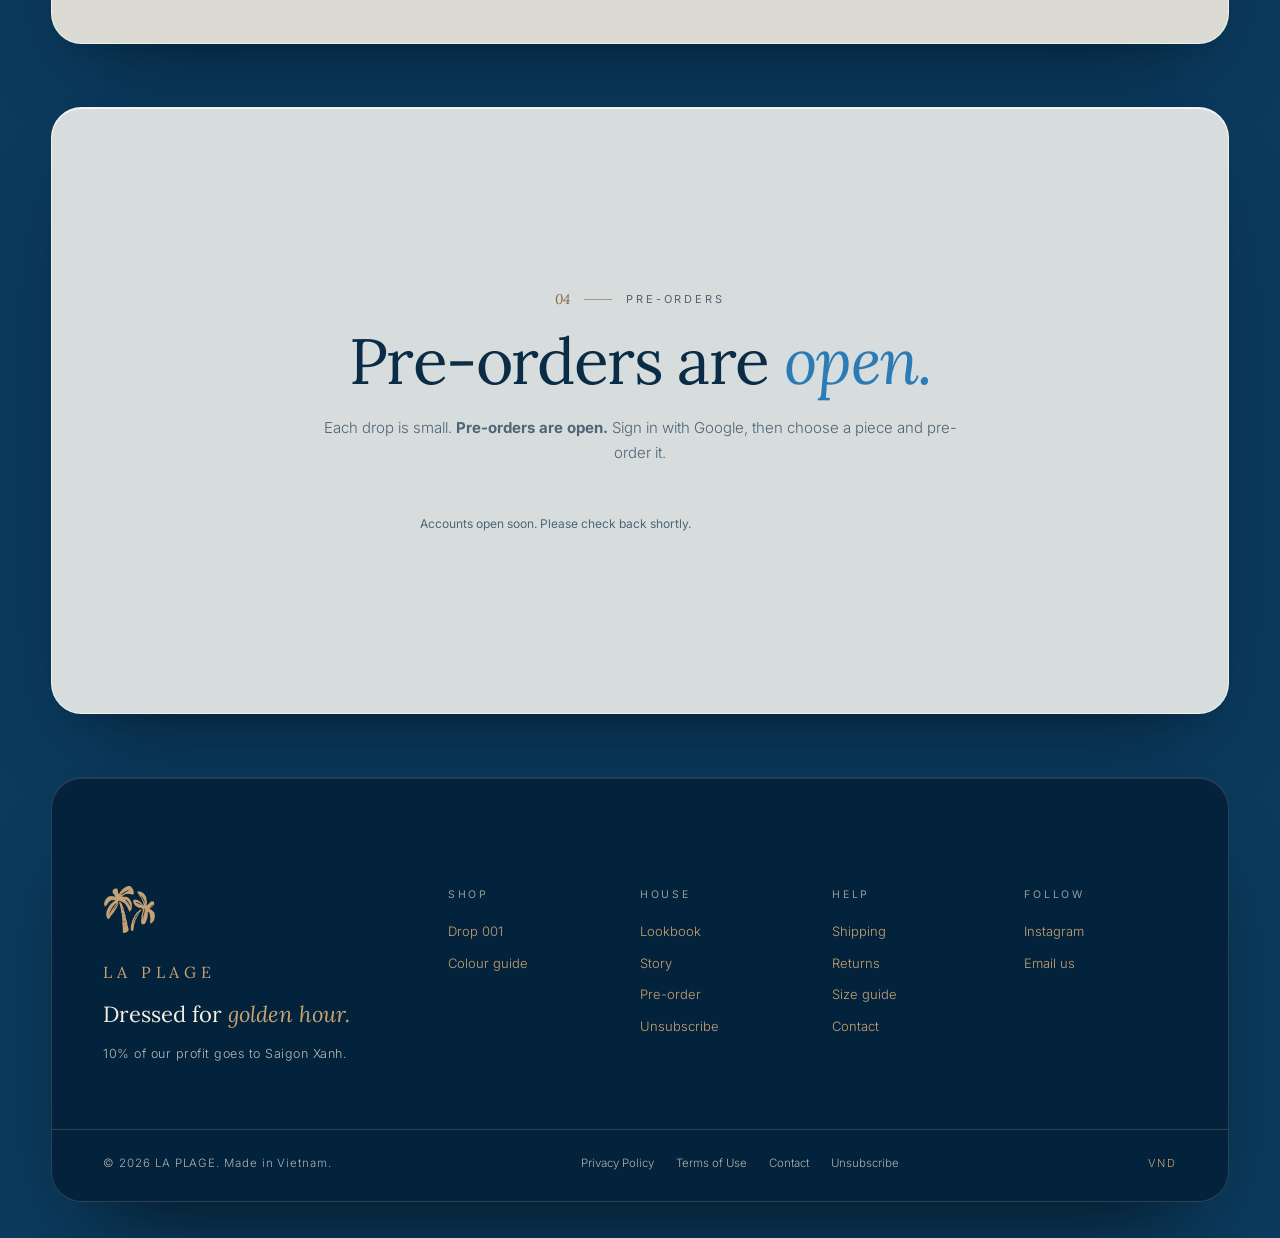
==== commit 0f74f162: "Lookbook heading: Days by the sea. (was Golden hour, Mui Ne) — test site Co-Authored-By: Claude Opus" ====
--- a/index.html
+++ b/index.html
@@ -96,7 +96,7 @@
     <section class="lookbook section float-card" data-motion id="lookbook" aria-labelledby="lookbook-title">
       <div class="lookbook__head wrap">
         <p class="label label--index" data-animate="fade-up"><span>01</span> Lookbook</p>
-        <h2 class="display-2" id="lookbook-title" data-animate="words" data-delay="100">Golden hour, <em>Mũi Né</em></h2>
+        <h2 class="display-2" id="lookbook-title" data-animate="words" data-delay="100">Days by the <em>sea.</em></h2>
       </div>
       <div class="lookbook__grid wrap">
         <figure class="look" data-animate="fade-up">
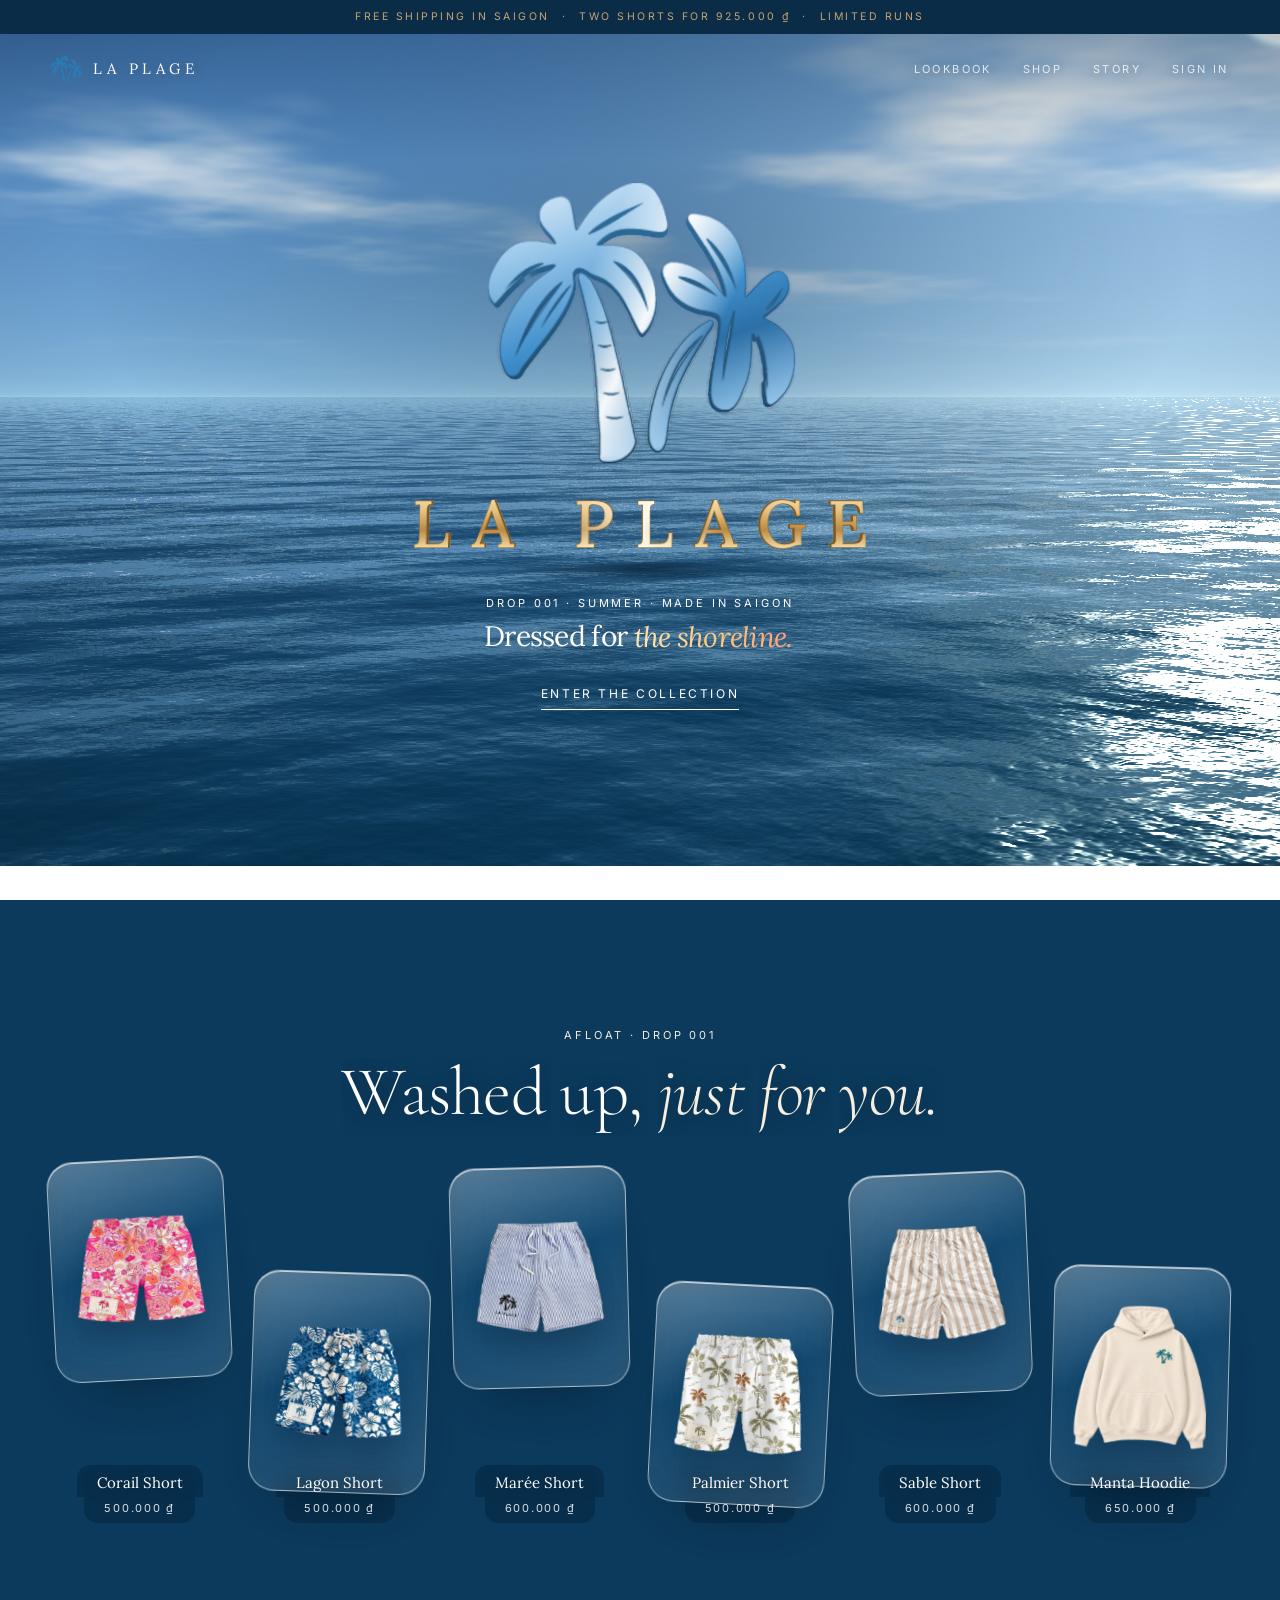
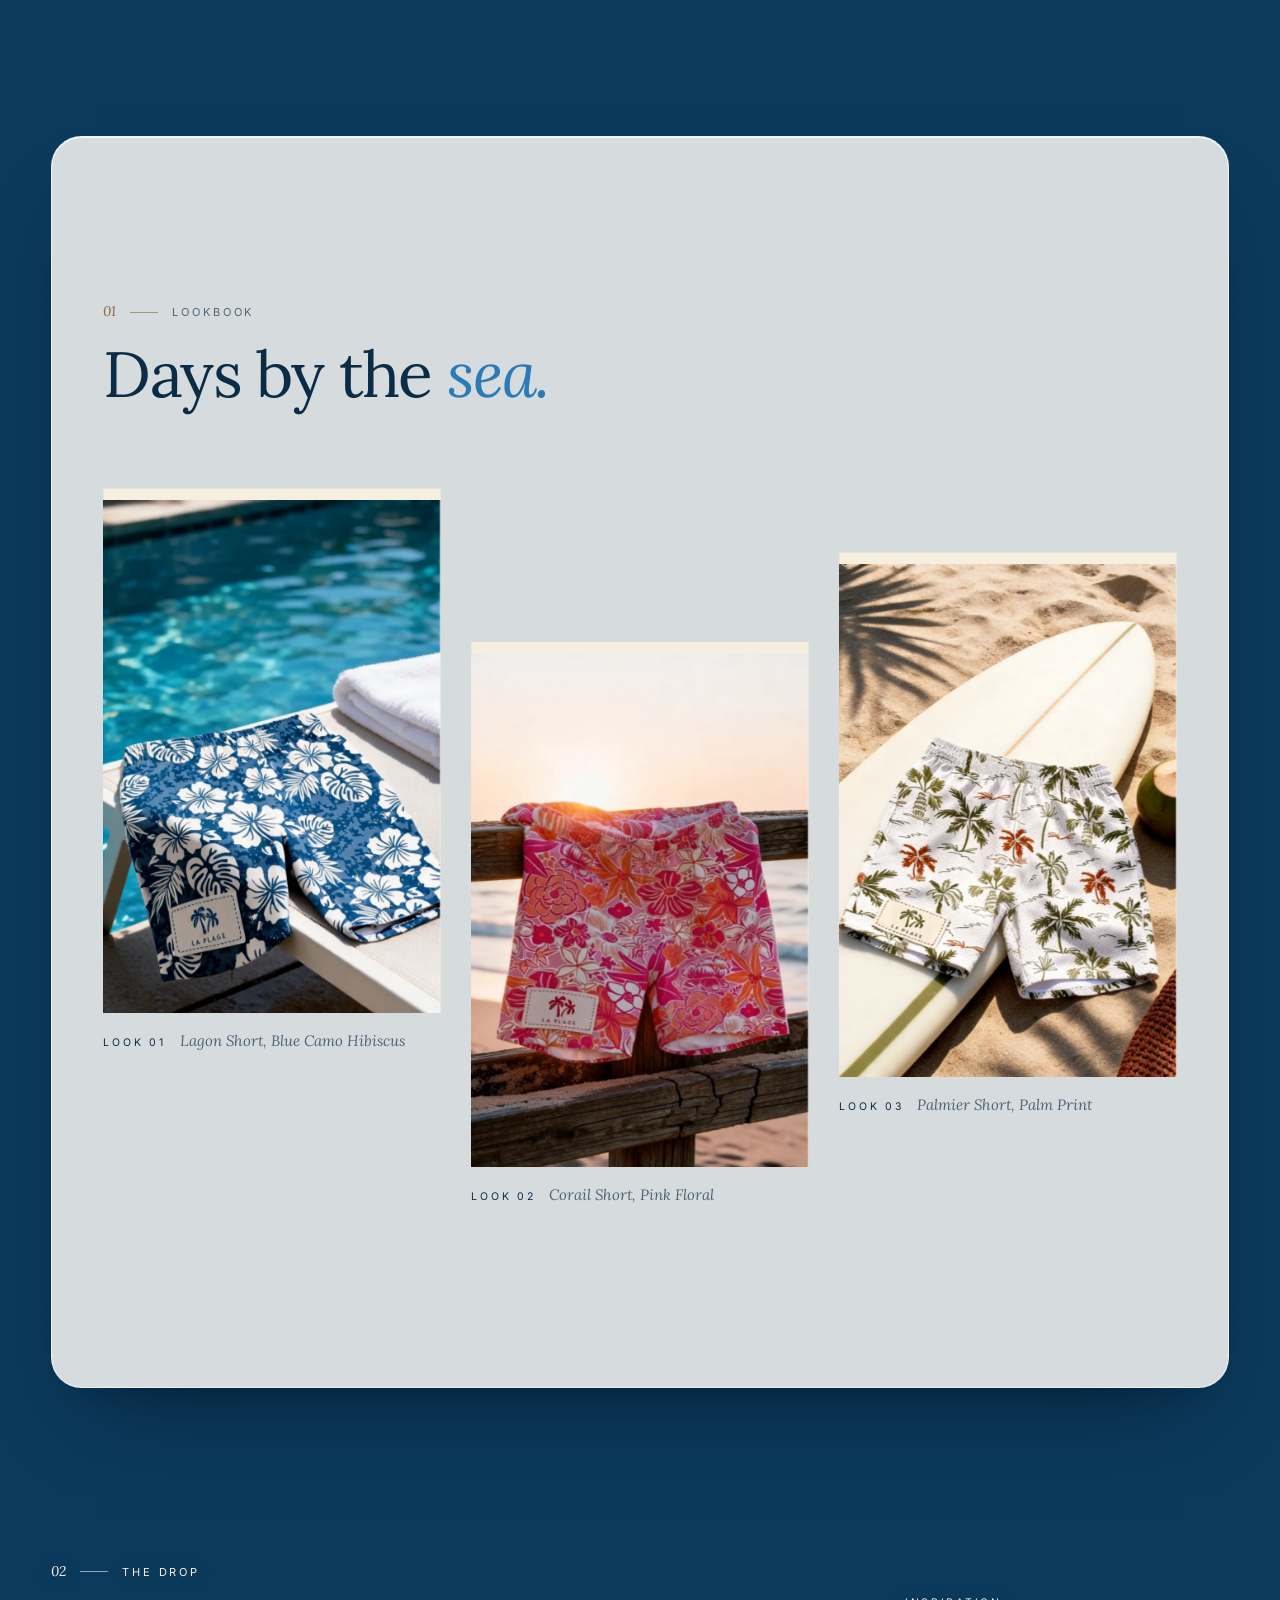
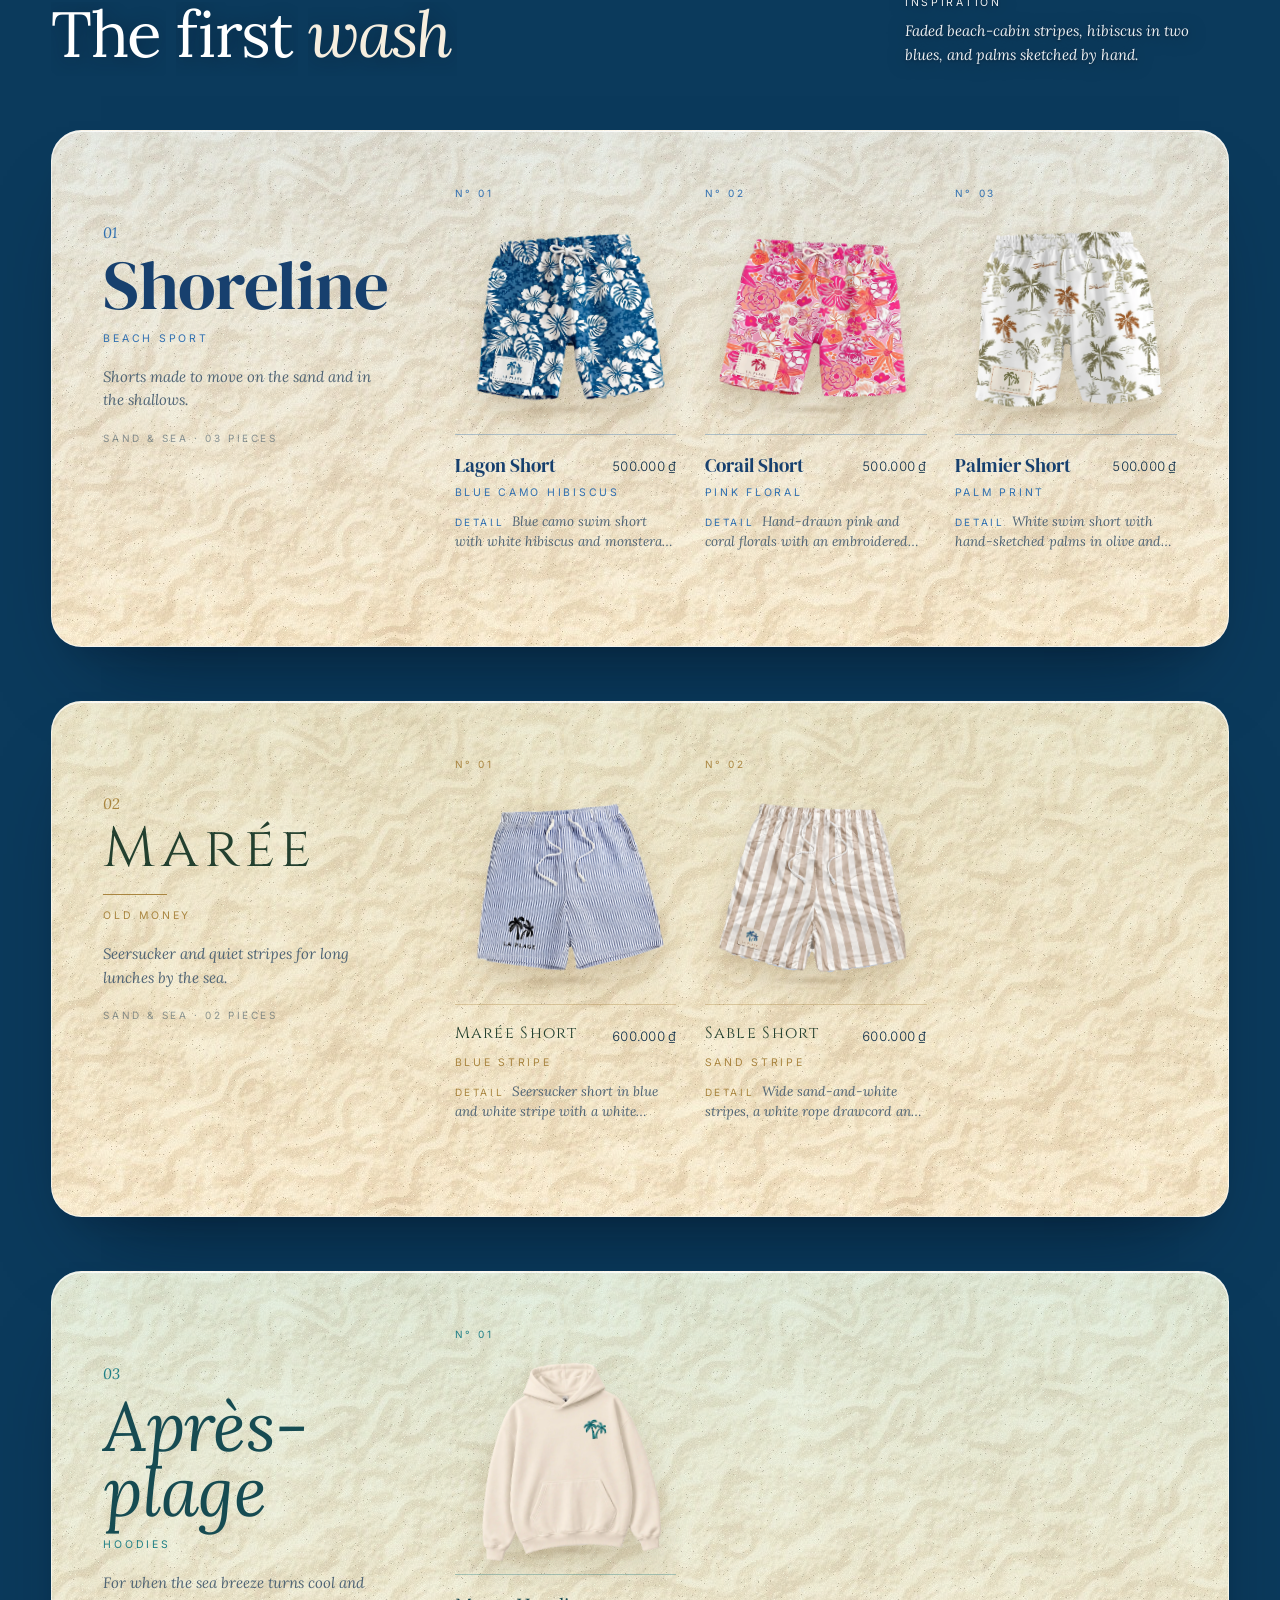
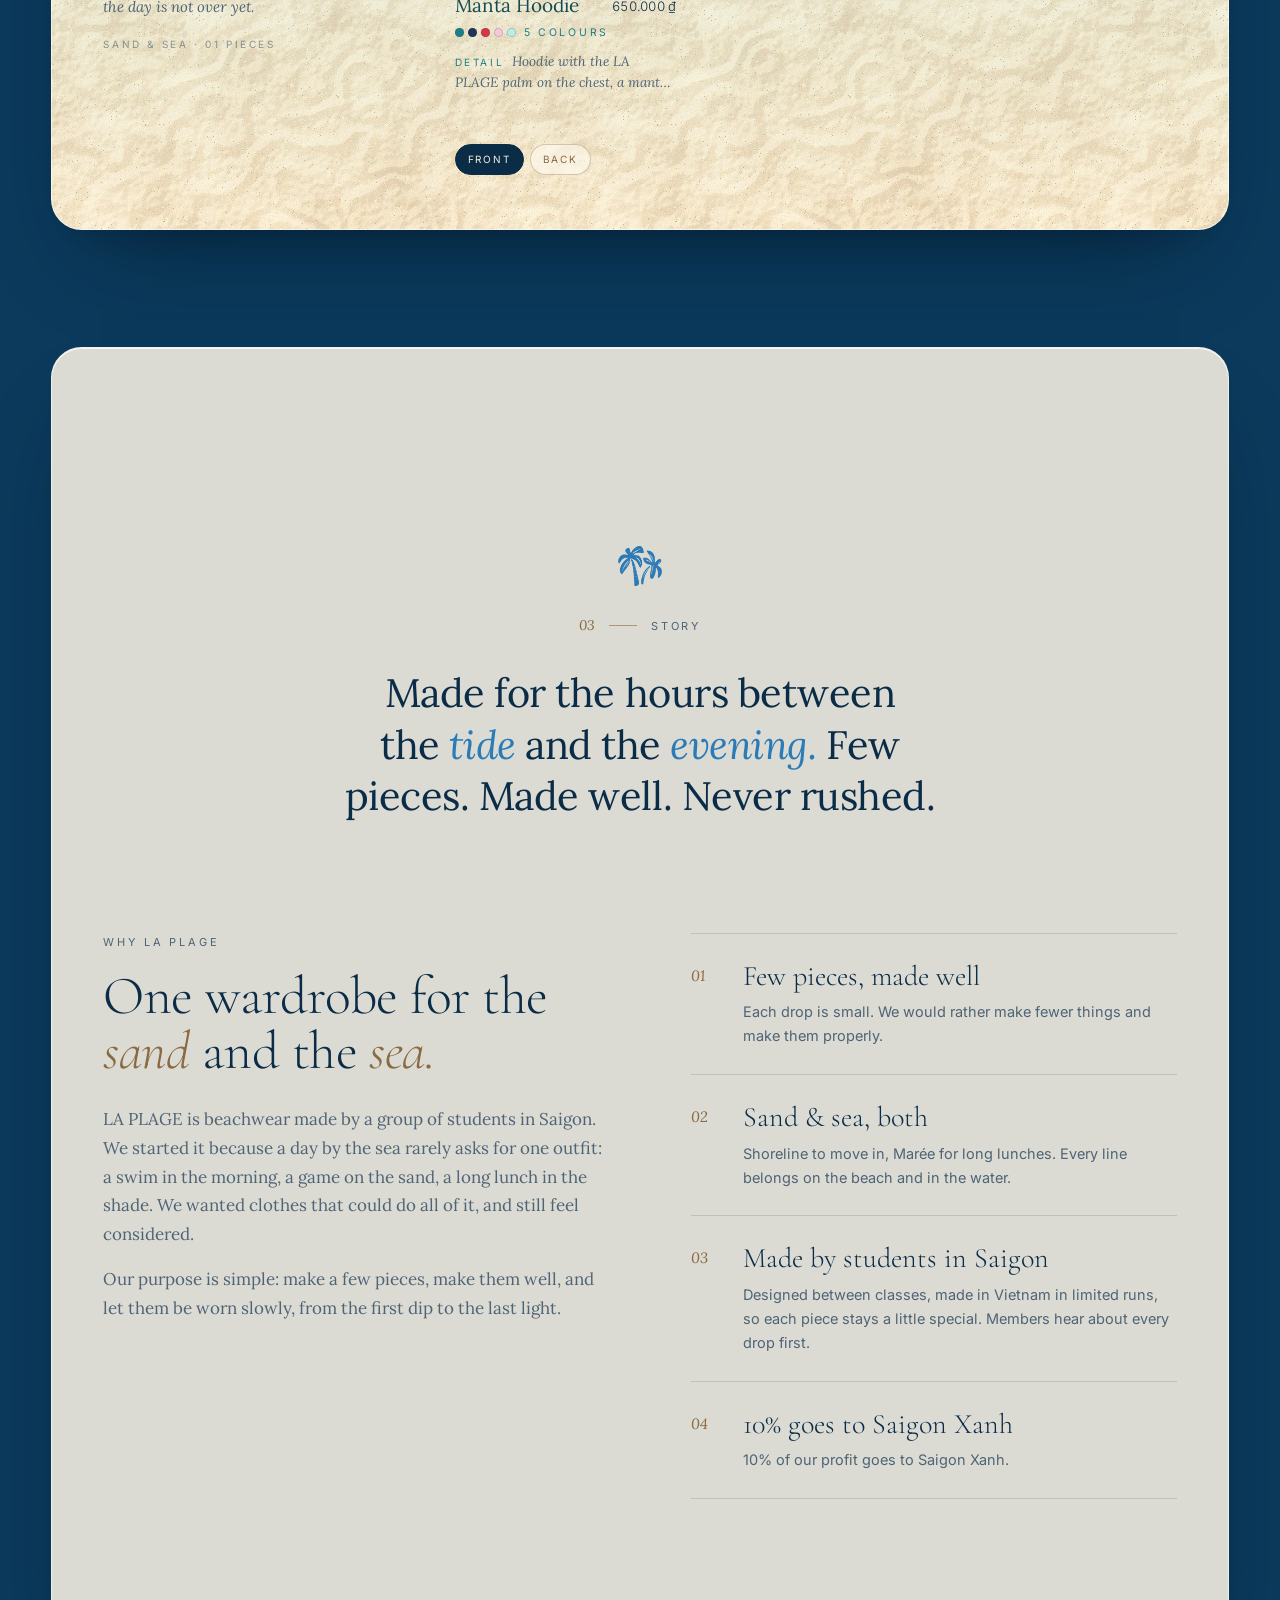
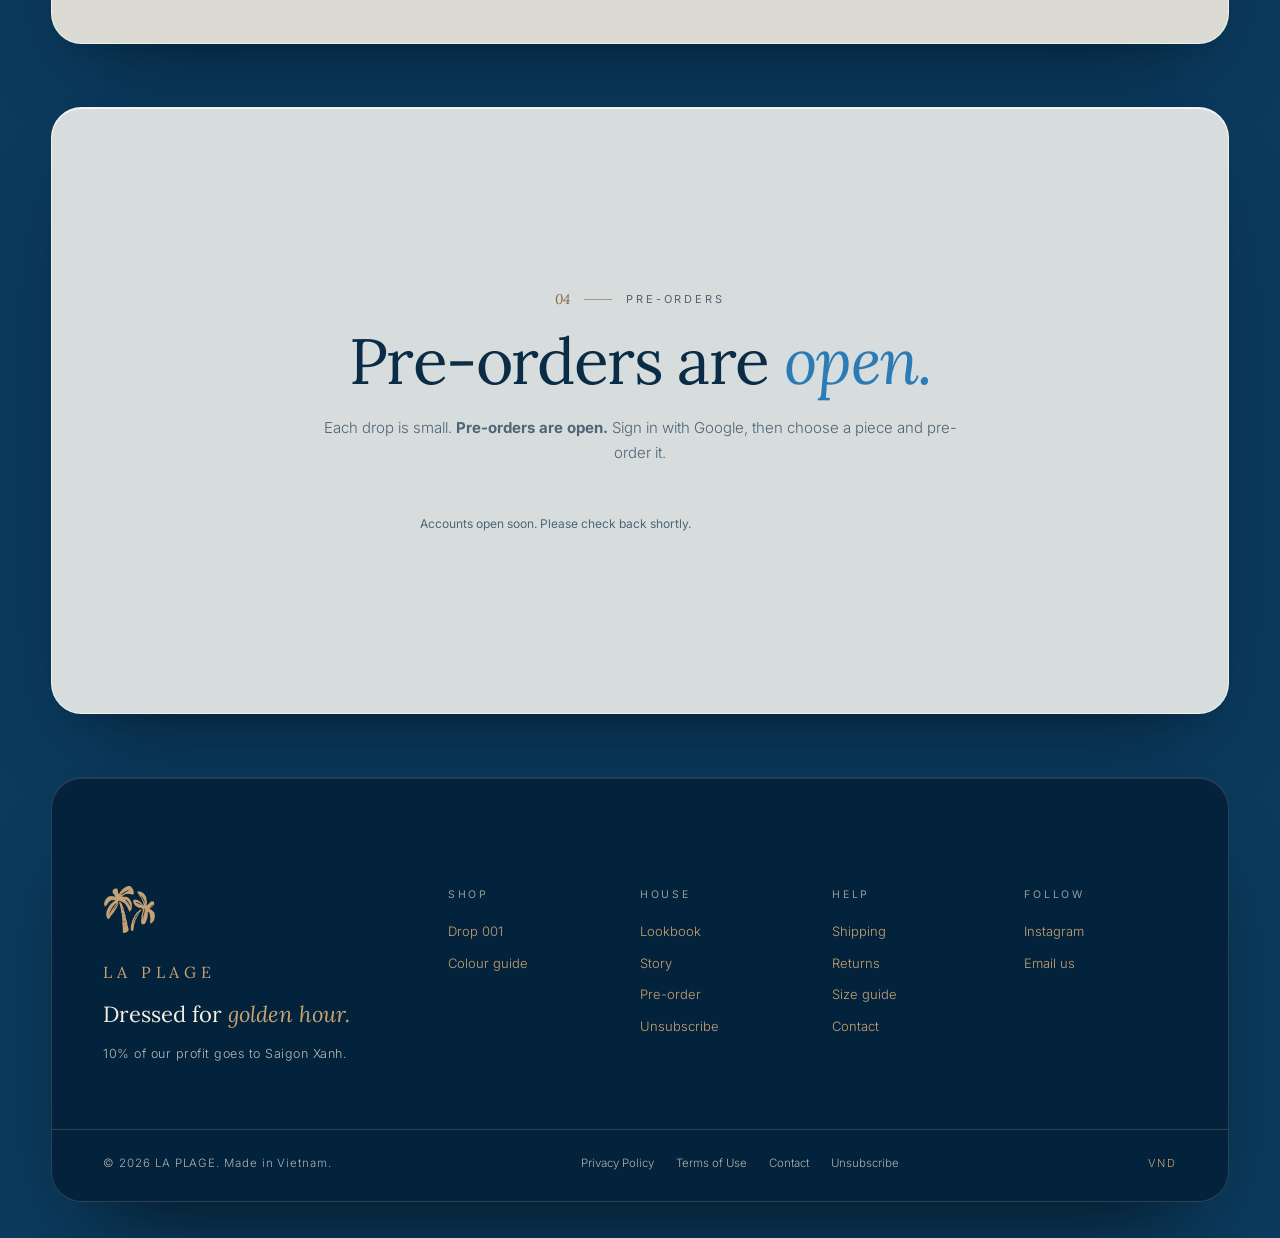
==== commit a04dc7bd: "Rename the hoodie to the Manta Hoodie (test site) Co-Authored-By: Claude Opus 5.5 <noreply@anthropic" ====
--- a/index.html
+++ b/index.html
@@ -21,7 +21,7 @@
   <link rel="preconnect" href="https://fonts.googleapis.com">
   <link rel="preconnect" href="https://fonts.gstatic.com" crossorigin>
   <link rel="stylesheet" href="https://fonts.googleapis.com/css2?family=Cinzel:wght@400;500&family=Cormorant+Garamond:ital,wght@0,300;1,300&family=DM+Serif+Display:ital@0;1&family=Playfair+Display:ital,wght@1,500&family=Inter:wght@300;400;500&family=Lora:ital,wght@0,400;0,500;1,400;1,500&display=swap">
-  <link rel="stylesheet" href="styles.css?v=69">
+  <link rel="stylesheet" href="styles.css?v=70">
   <link rel="stylesheet" href="portal/portal.css?v=55">
   <script>document.documentElement.classList.replace('no-js','js')</script>
 </head>
--- a/styles.css
+++ b/styles.css
@@ -1840,7 +1840,7 @@
 .row[data-line="lagon"] { --line-ink: #17406E; --line-accent: #2F6FB0; --line-tint: rgba(214, 232, 247, .55); }
 .row[data-line="riva"]  { --line-ink: #C2386F; --line-accent: #E77FA6; --line-tint: rgba(255, 222, 232, .55); }
 .row[data-line="maree"] { --line-ink: #23402F; --line-accent: #A9853F; --line-tint: rgba(226, 232, 214, .55); }
-.row[data-line="brise"]  { --line-ink: #164B52; --line-accent: #1F7F86; --line-tint: rgba(210, 238, 234, .6); }   /* Après-plage: the teal of the Brise embroidery */
+.row[data-line="manta"]  { --line-ink: #164B52; --line-accent: #1F7F86; --line-tint: rgba(210, 238, 234, .6); }   /* Après-plage: the teal of the Manta embroidery */
 .strip--gallery .rows .row[data-line] {
   background:
     linear-gradient(180deg, var(--line-tint), rgba(255, 248, 232, .45)),
@@ -1950,4 +1950,4 @@
   }
 }
 
-.row[data-line="brise"] .row__name { font-family: "Playfair Display", var(--serif); font-style: italic; }
+.row[data-line="manta"] .row__name { font-family: "Playfair Display", var(--serif); font-style: italic; }
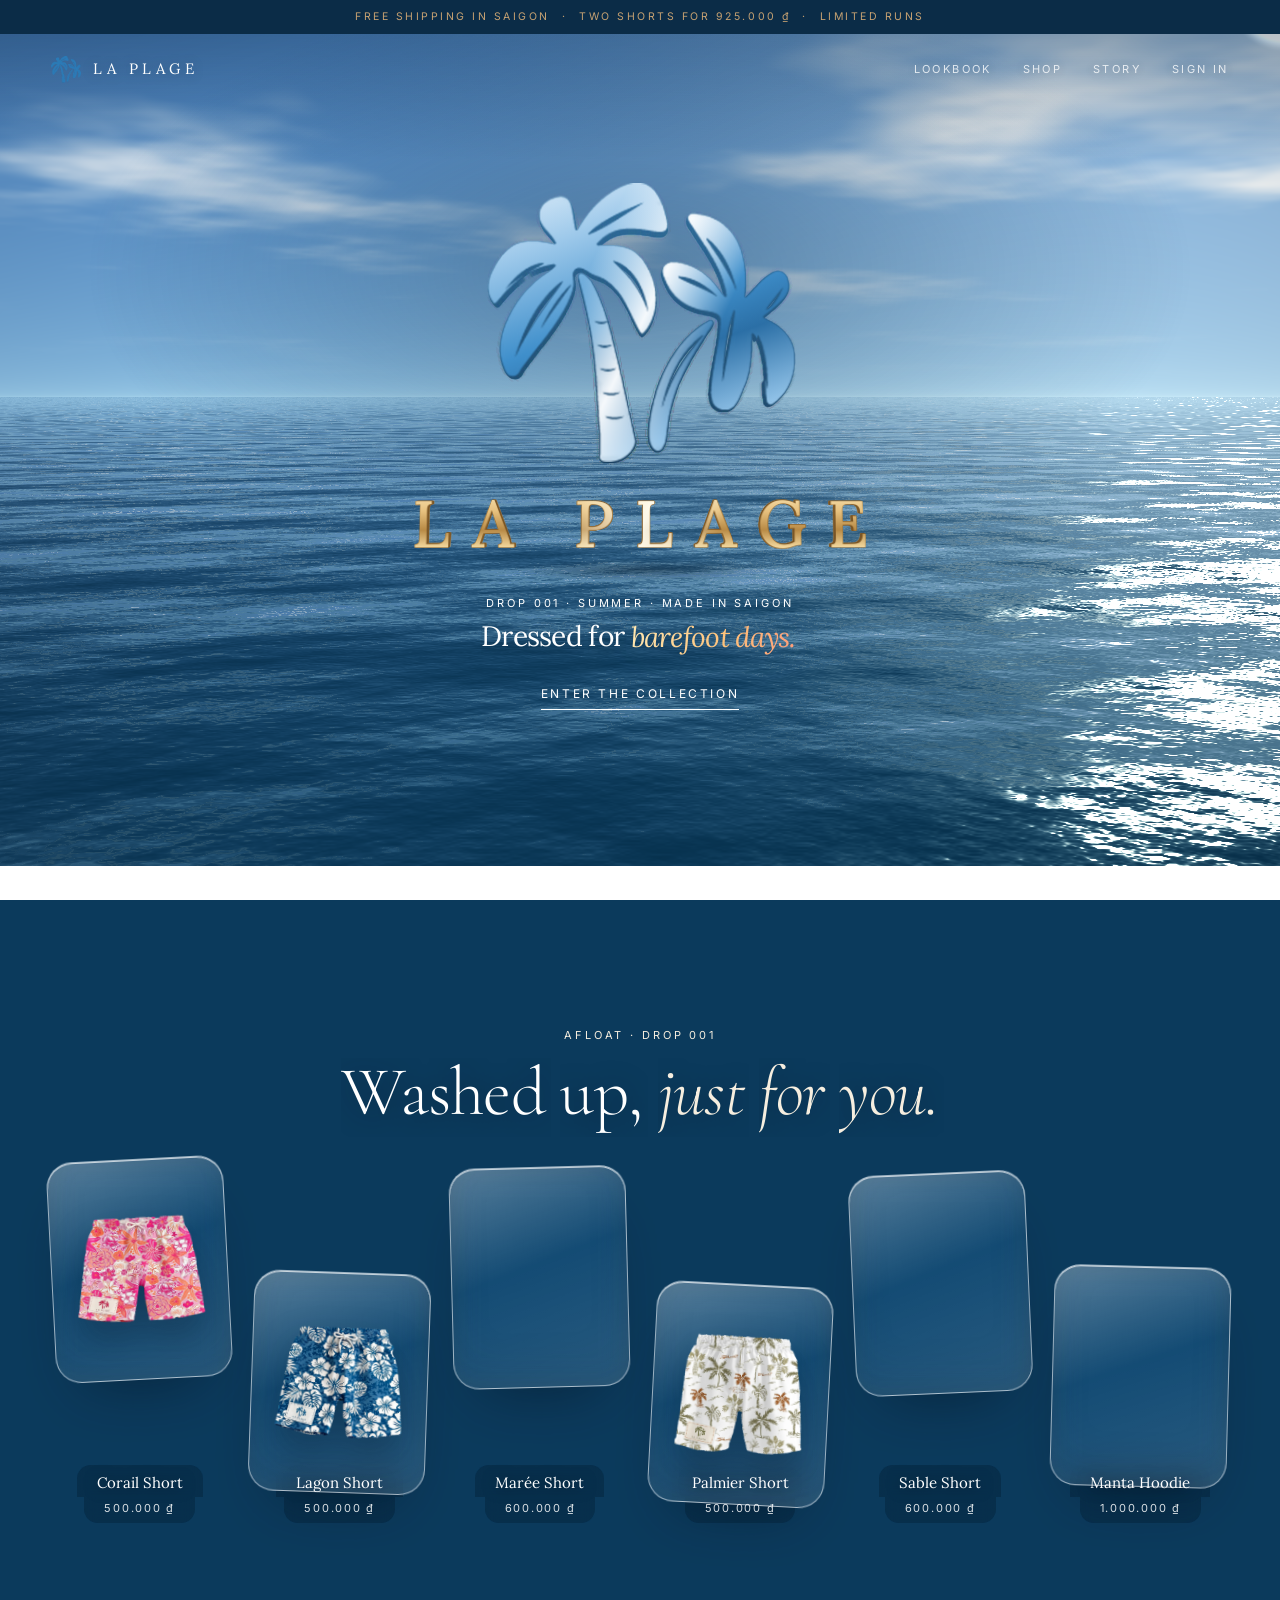
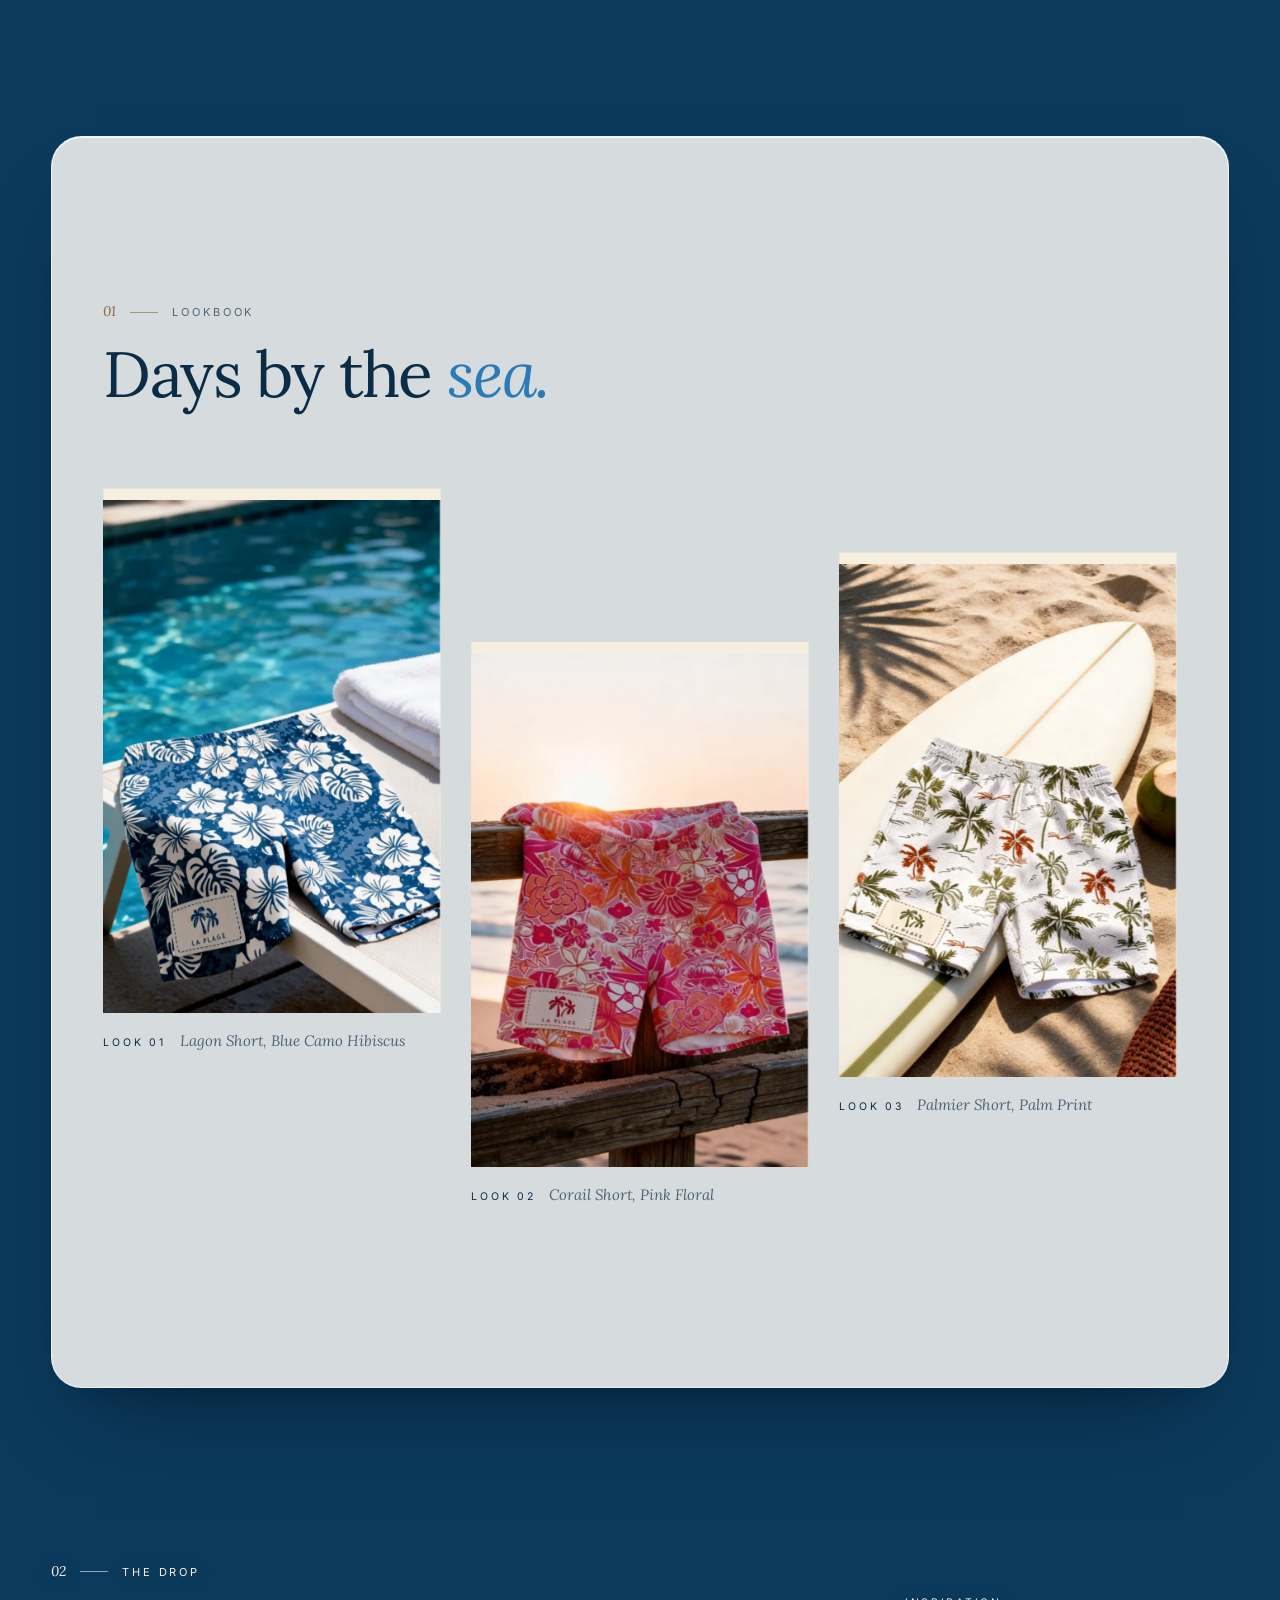
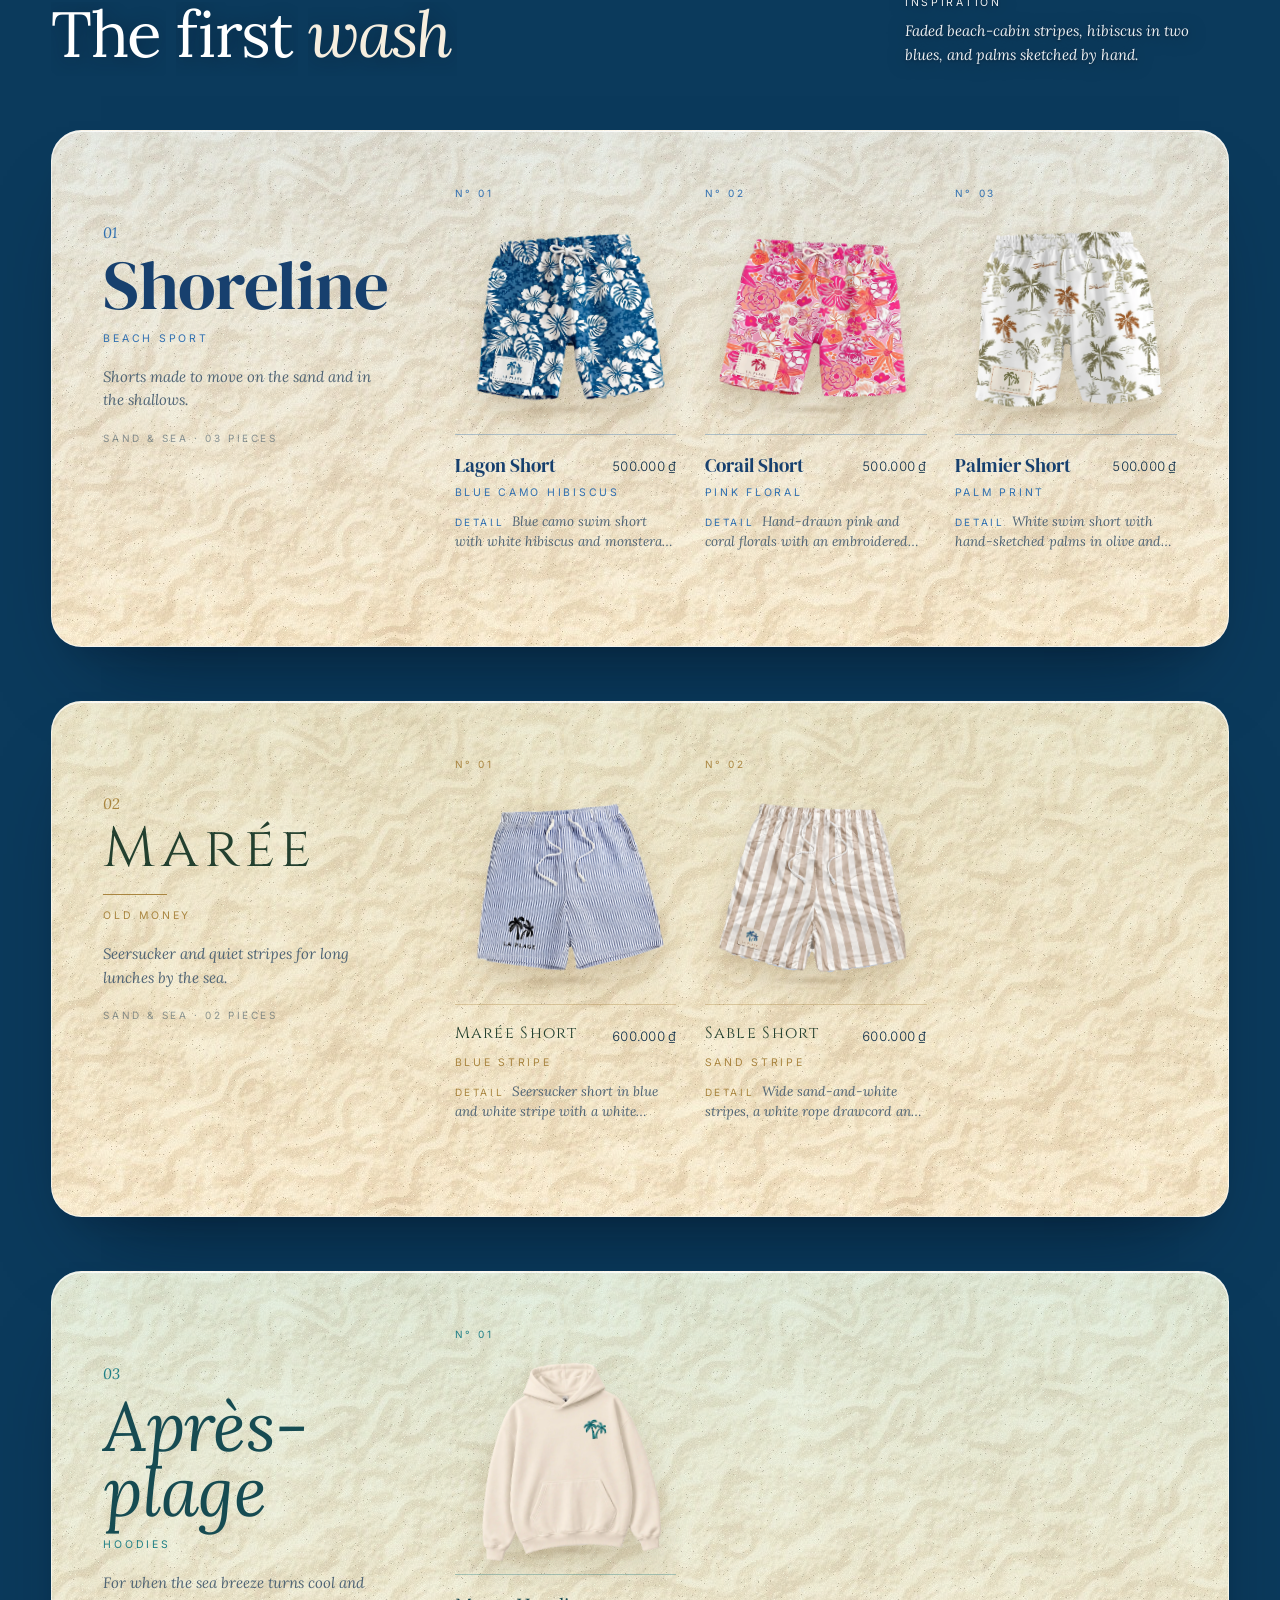
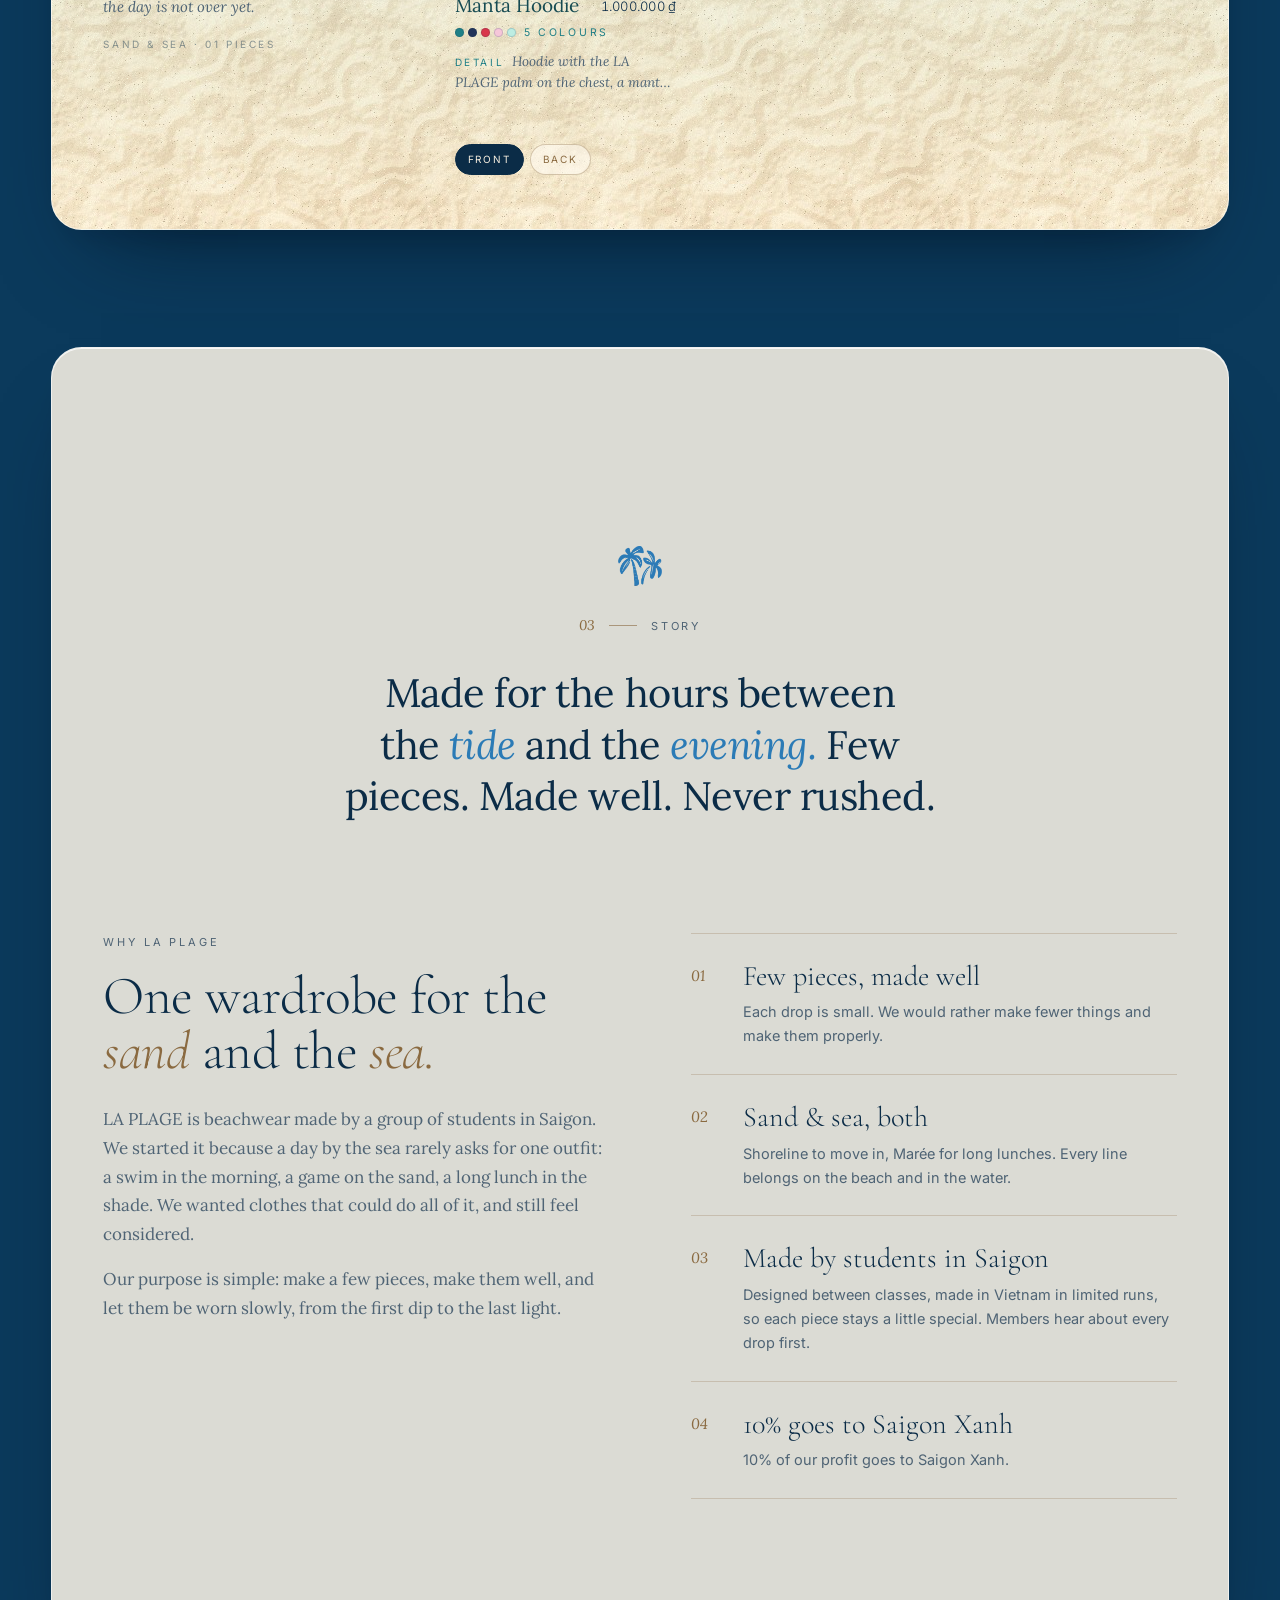
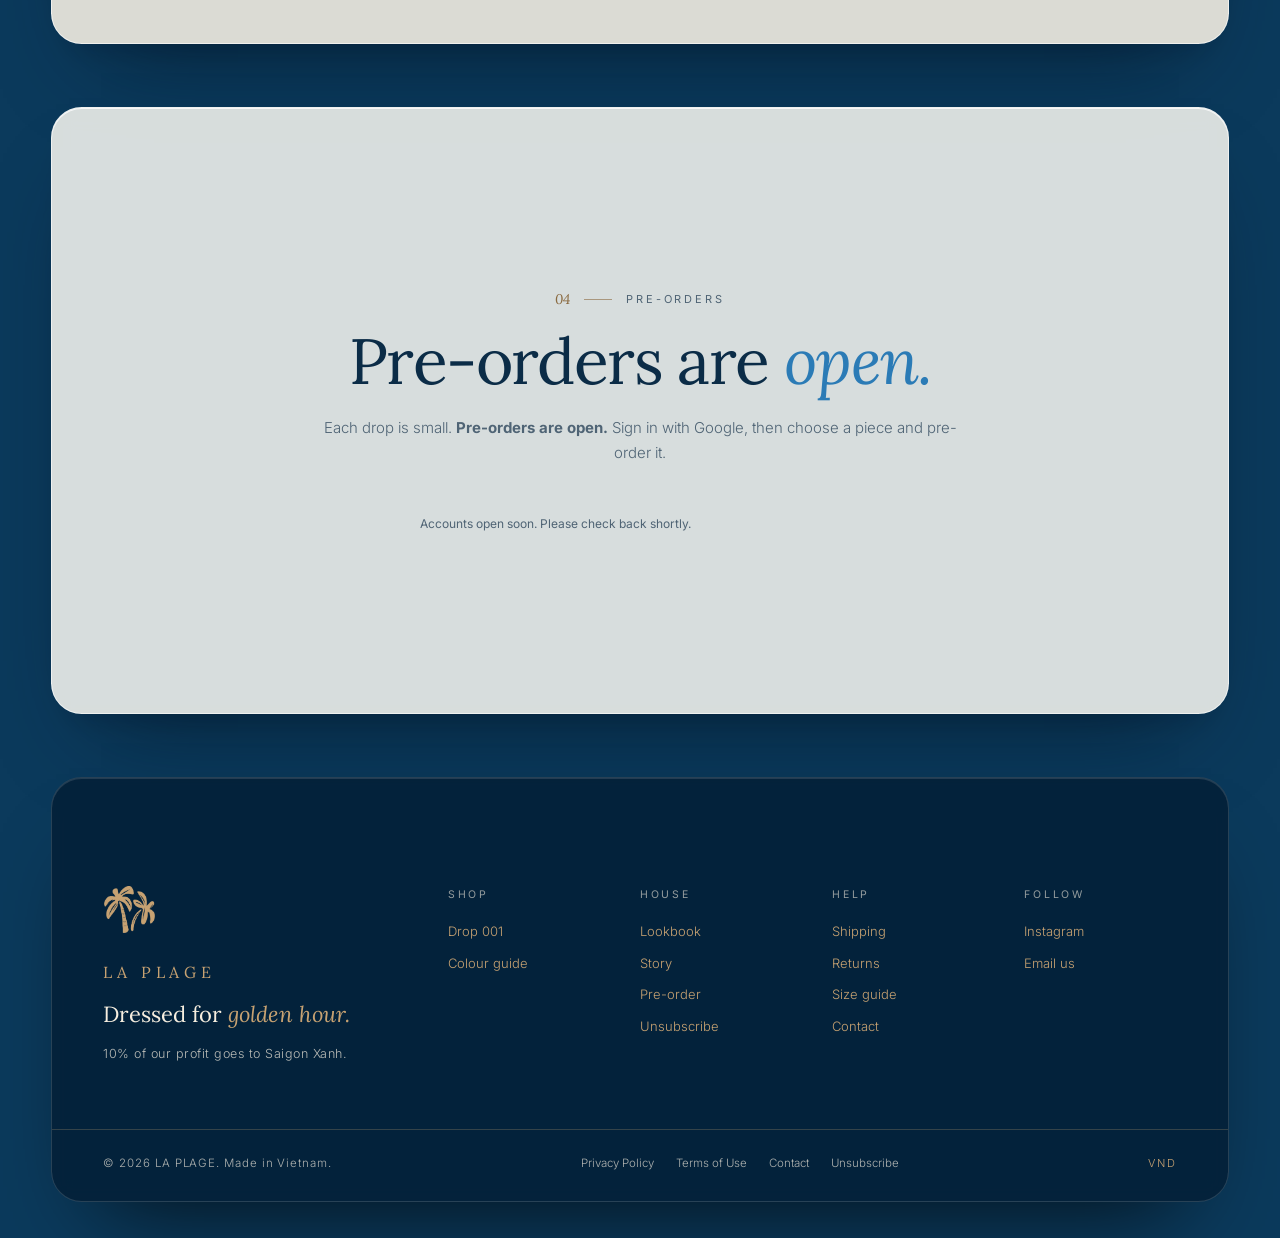
==== commit a4effc3d: "Colour guide for the Manta Hoodie (test site) - Five colour cards (Cream Teal, Navy, Cream Red, Pink" ====
--- a/index.html
+++ b/index.html
@@ -284,7 +284,7 @@
   <script src="intro.js?v=47" defer></script>
   <script src="ocean.js?v=46" defer></script>
   <script src="piece3d.js?v=52" defer></script>
-  <script src="main.js?v=64" defer></script>
+  <script src="main.js?v=65" defer></script>
   <script src="firebase-config.js?v=64"></script>
   <script type="module" src="portal/site.js?v=68"></script>
 </body>
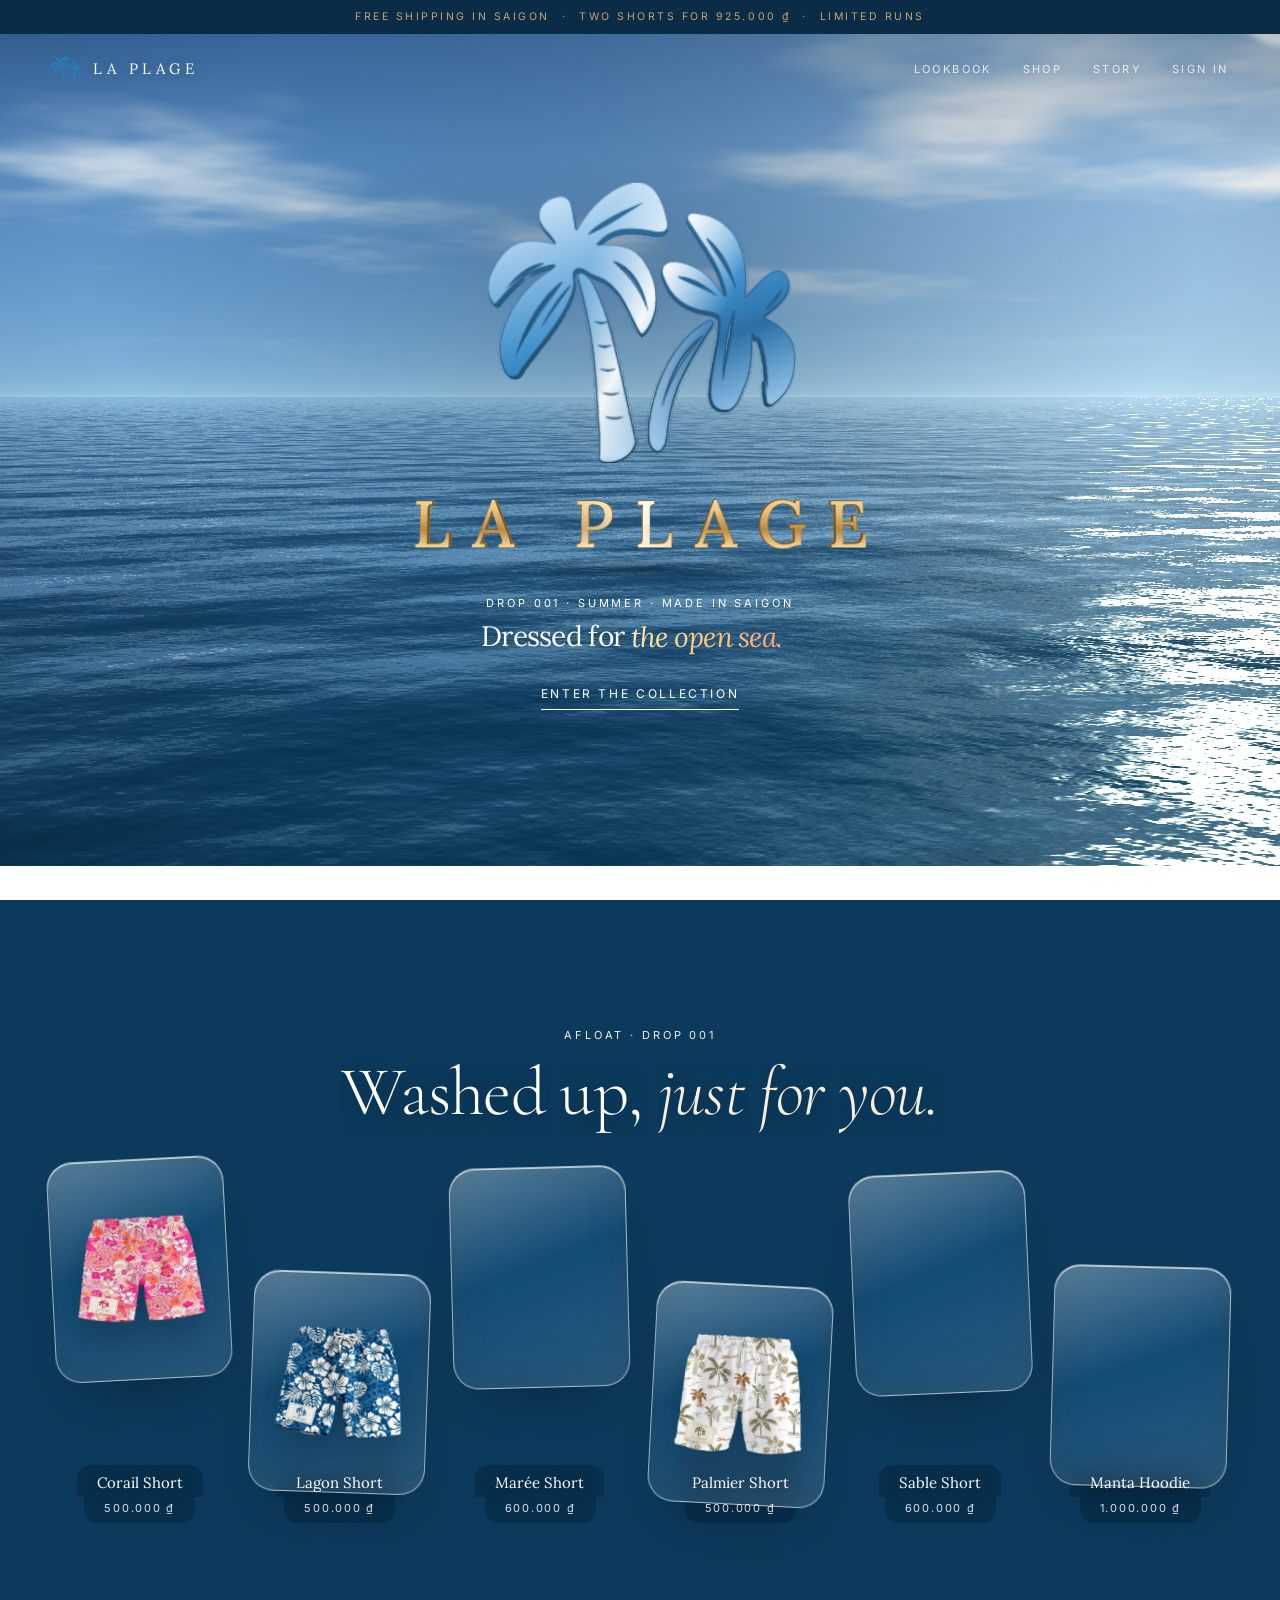
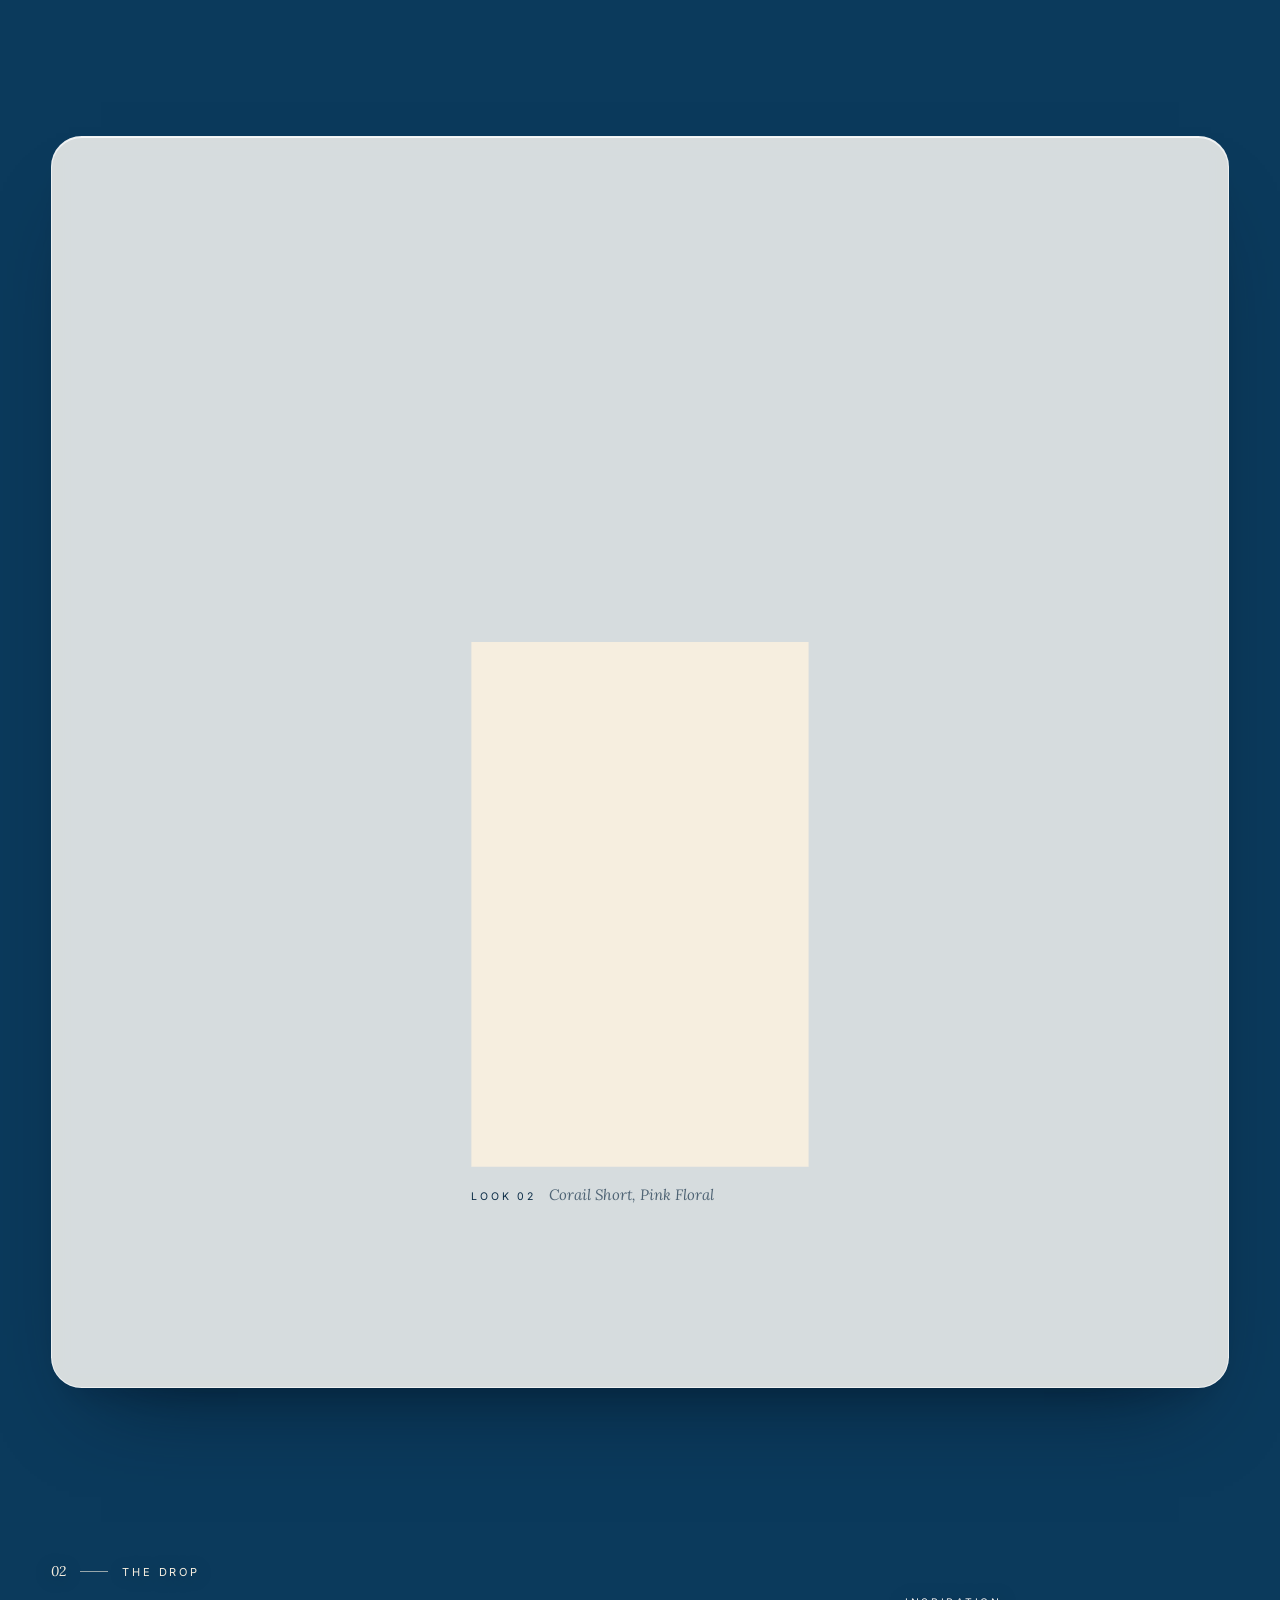
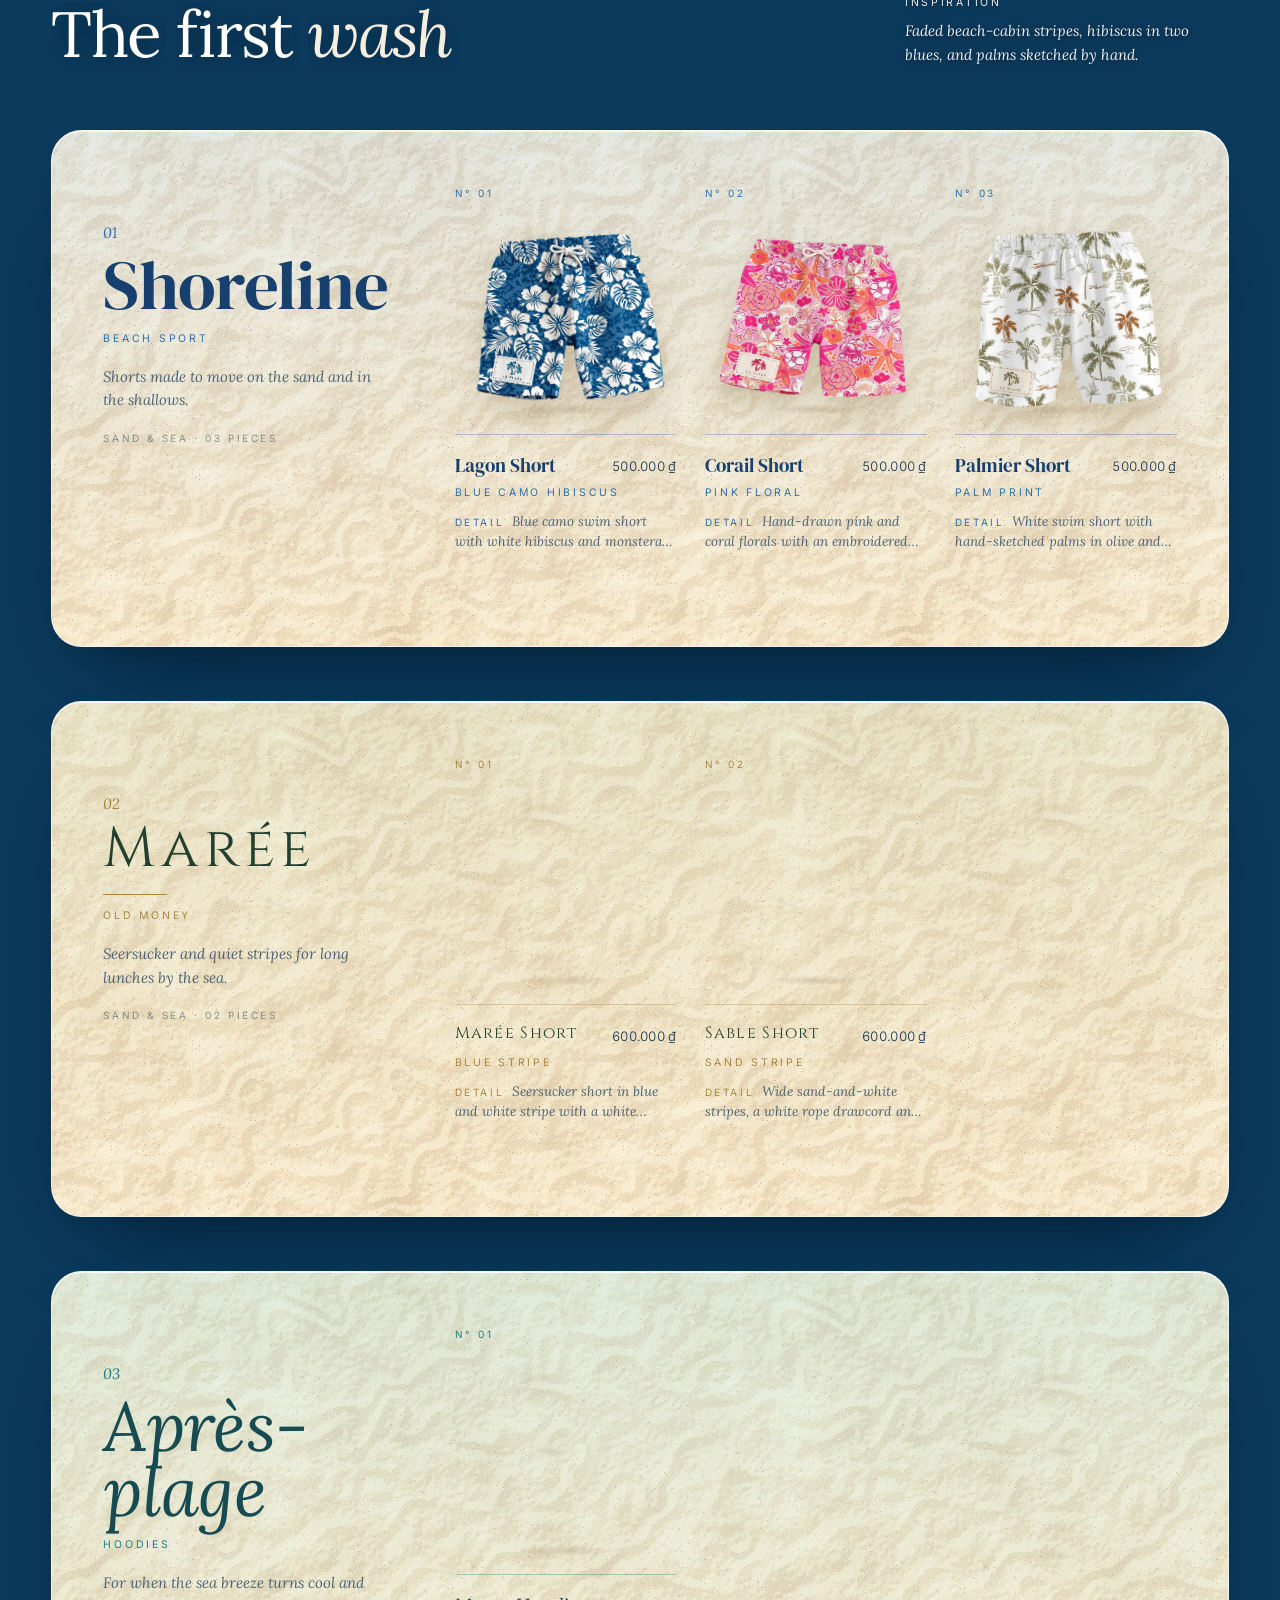
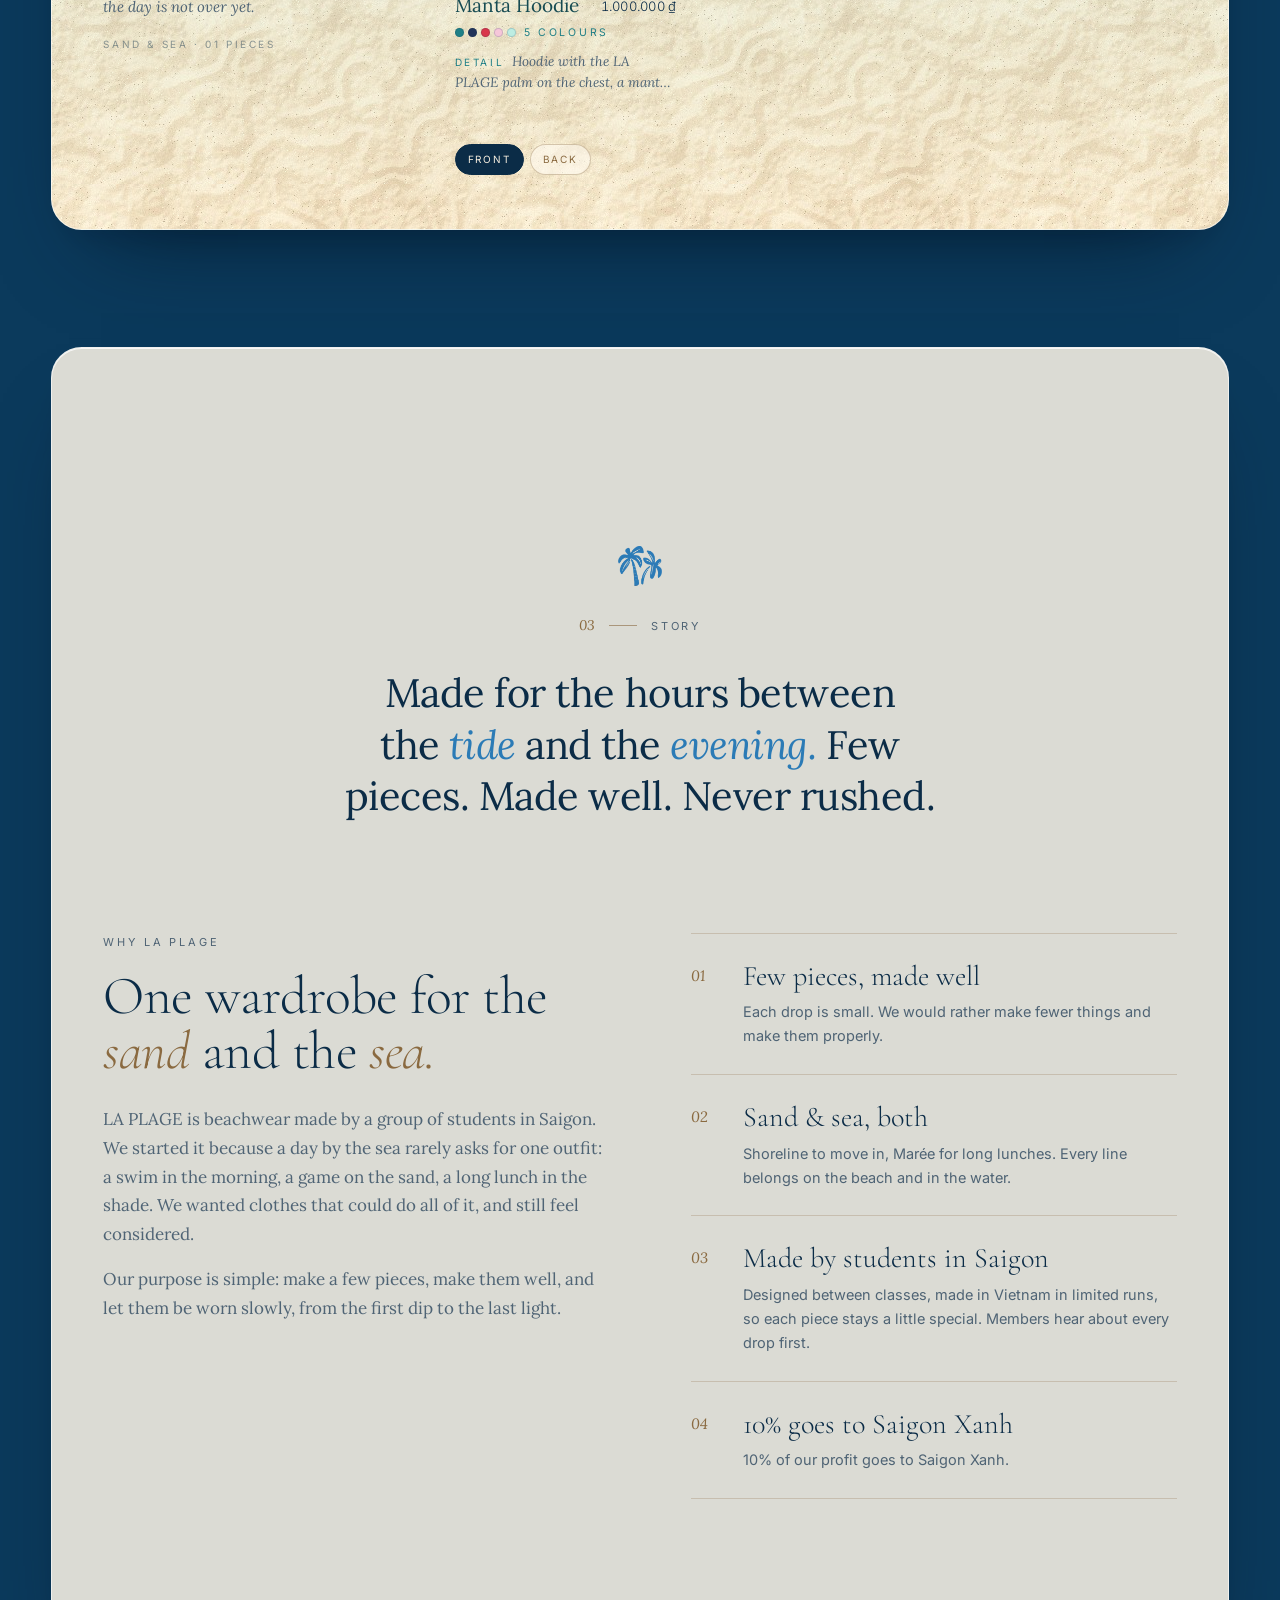
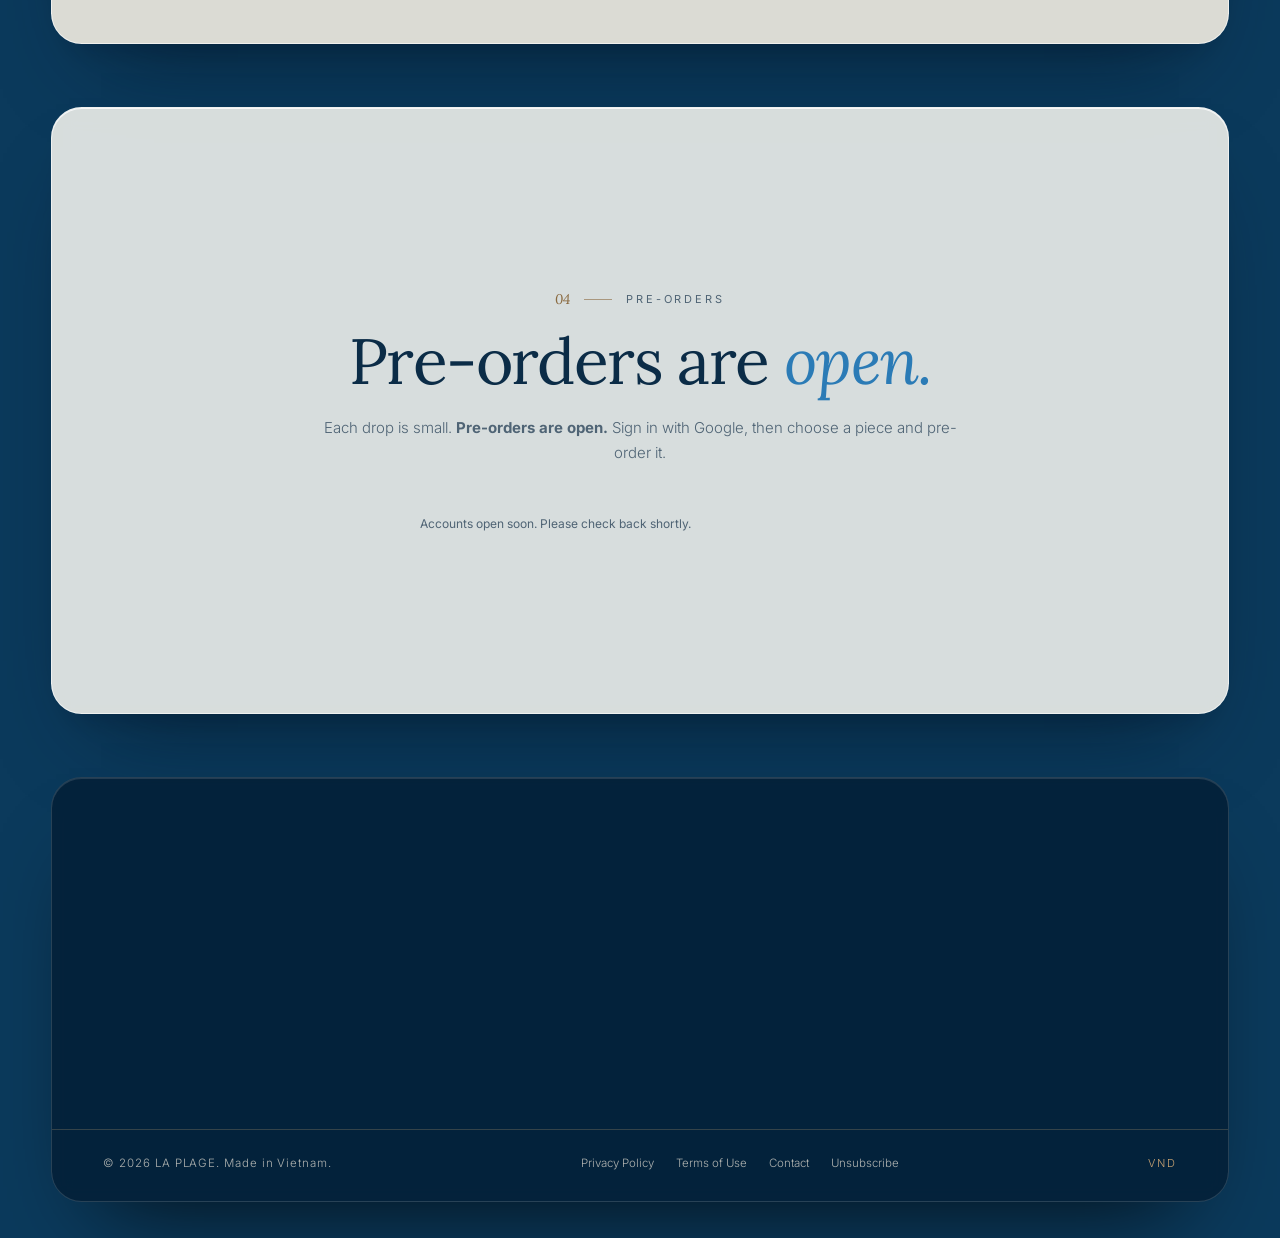
==== commit 5df89c0e: "Pre-order in two steps: pieces and total first, then sign-in and address (test site) - Step 1 needs " ====
--- a/index.html
+++ b/index.html
@@ -22,7 +22,7 @@
   <link rel="preconnect" href="https://fonts.gstatic.com" crossorigin>
   <link rel="stylesheet" href="https://fonts.googleapis.com/css2?family=Cinzel:wght@400;500&family=Cormorant+Garamond:ital,wght@0,300;1,300&family=DM+Serif+Display:ital@0;1&family=Playfair+Display:ital,wght@1,500&family=Inter:wght@300;400;500&family=Lora:ital,wght@0,400;0,500;1,400;1,500&display=swap">
   <link rel="stylesheet" href="styles.css?v=70">
-  <link rel="stylesheet" href="portal/portal.css?v=55">
+  <link rel="stylesheet" href="portal/portal.css?v=56">
   <script>document.documentElement.classList.replace('no-js','js')</script>
 </head>
 <body>
@@ -286,6 +286,6 @@
   <script src="piece3d.js?v=52" defer></script>
   <script src="main.js?v=65" defer></script>
   <script src="firebase-config.js?v=64"></script>
-  <script type="module" src="portal/site.js?v=68"></script>
+  <script type="module" src="portal/site.js?v=69"></script>
 </body>
 </html>
--- a/portal/portal.css
+++ b/portal/portal.css
@@ -412,3 +412,9 @@
 .portal--admin .pf-google { background: transparent; color: var(--adm-ink); border-color: var(--adm-gold); }
 
 .pf-sum div[hidden] { display: none; }
+
+/* pre-order in two steps: the step line at the top, and the way back to step 1 */
+.pf-steps { display: flex; flex-wrap: wrap; gap: 18px; margin: 26px 0 18px; font-size: 10.5px; letter-spacing: var(--track-label); text-transform: uppercase; color: var(--ink-soft); }
+.pf-steps span { padding-bottom: 6px; border-bottom: 1px solid transparent; opacity: .6; }
+.pf-steps span.is-on { opacity: 1; color: var(--sea-deep); border-bottom-color: var(--sea-deep); }
+.pf-back { margin-top: 16px; }
